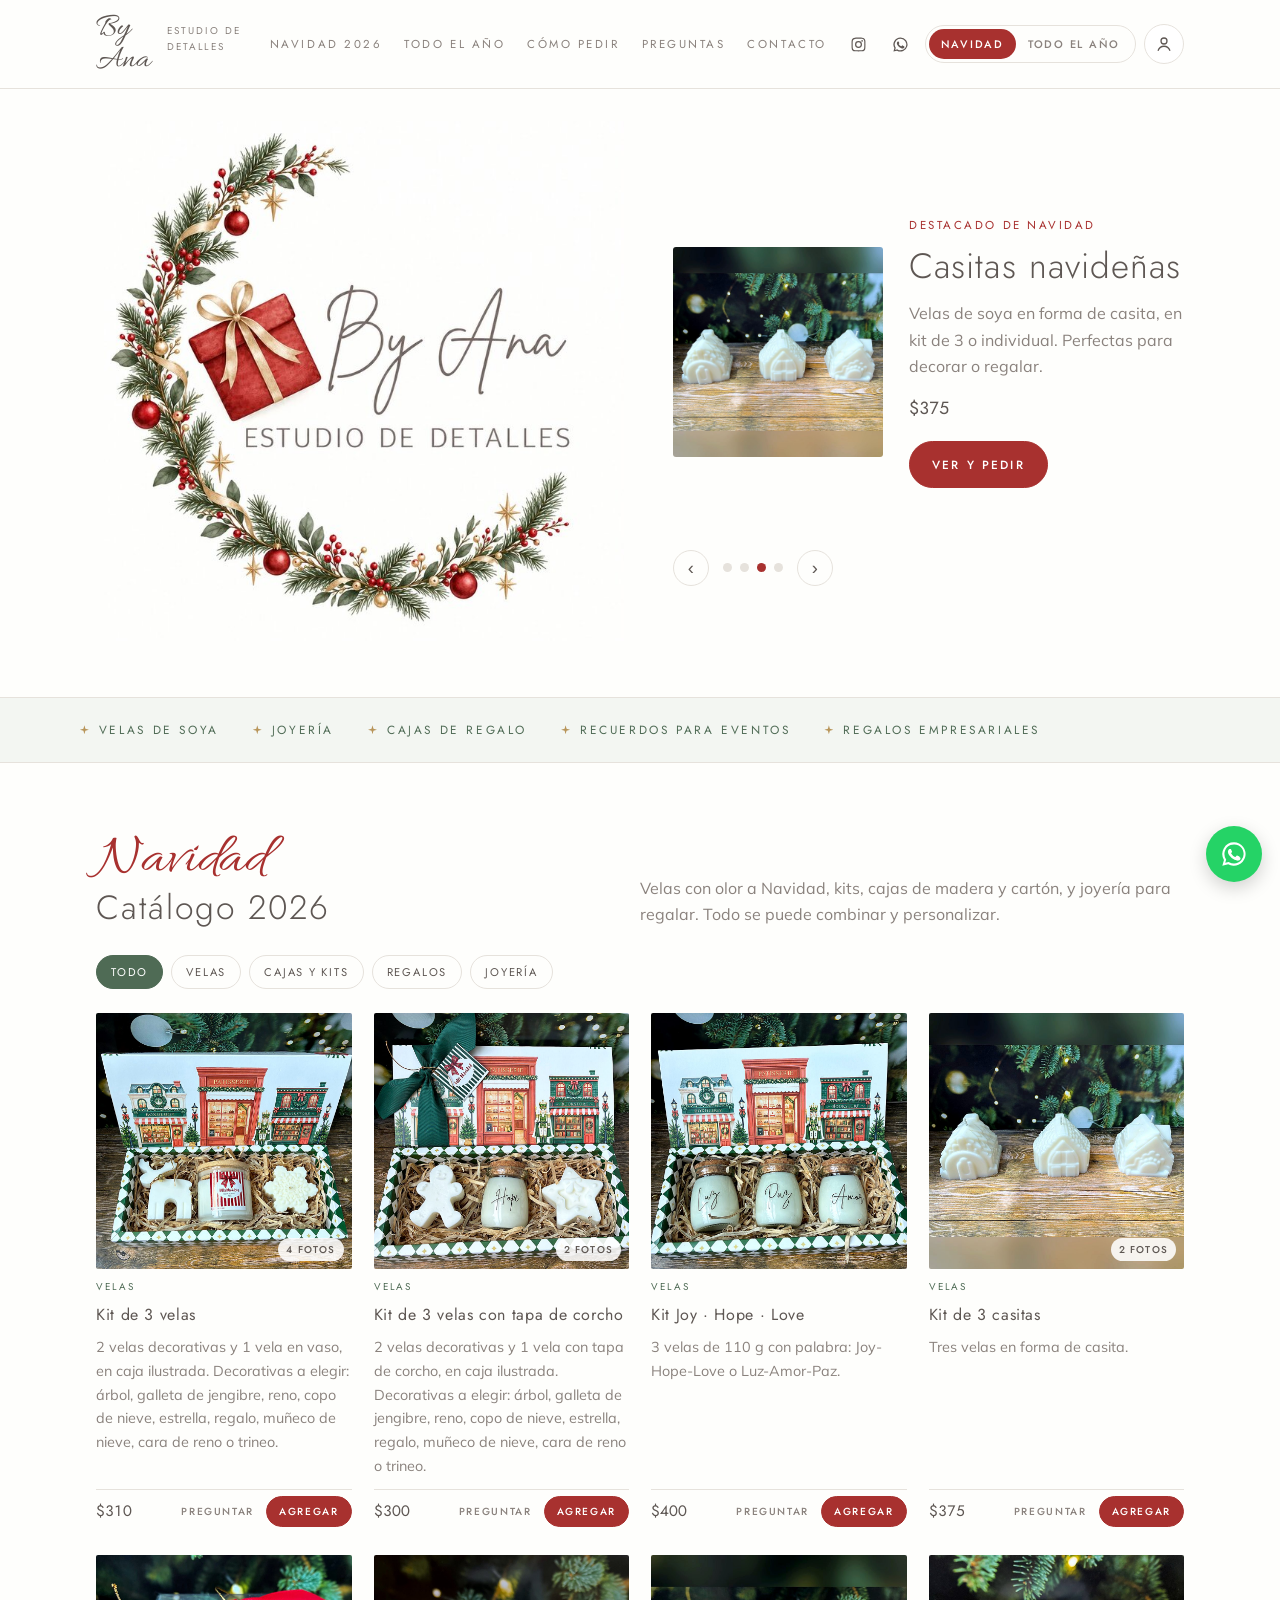
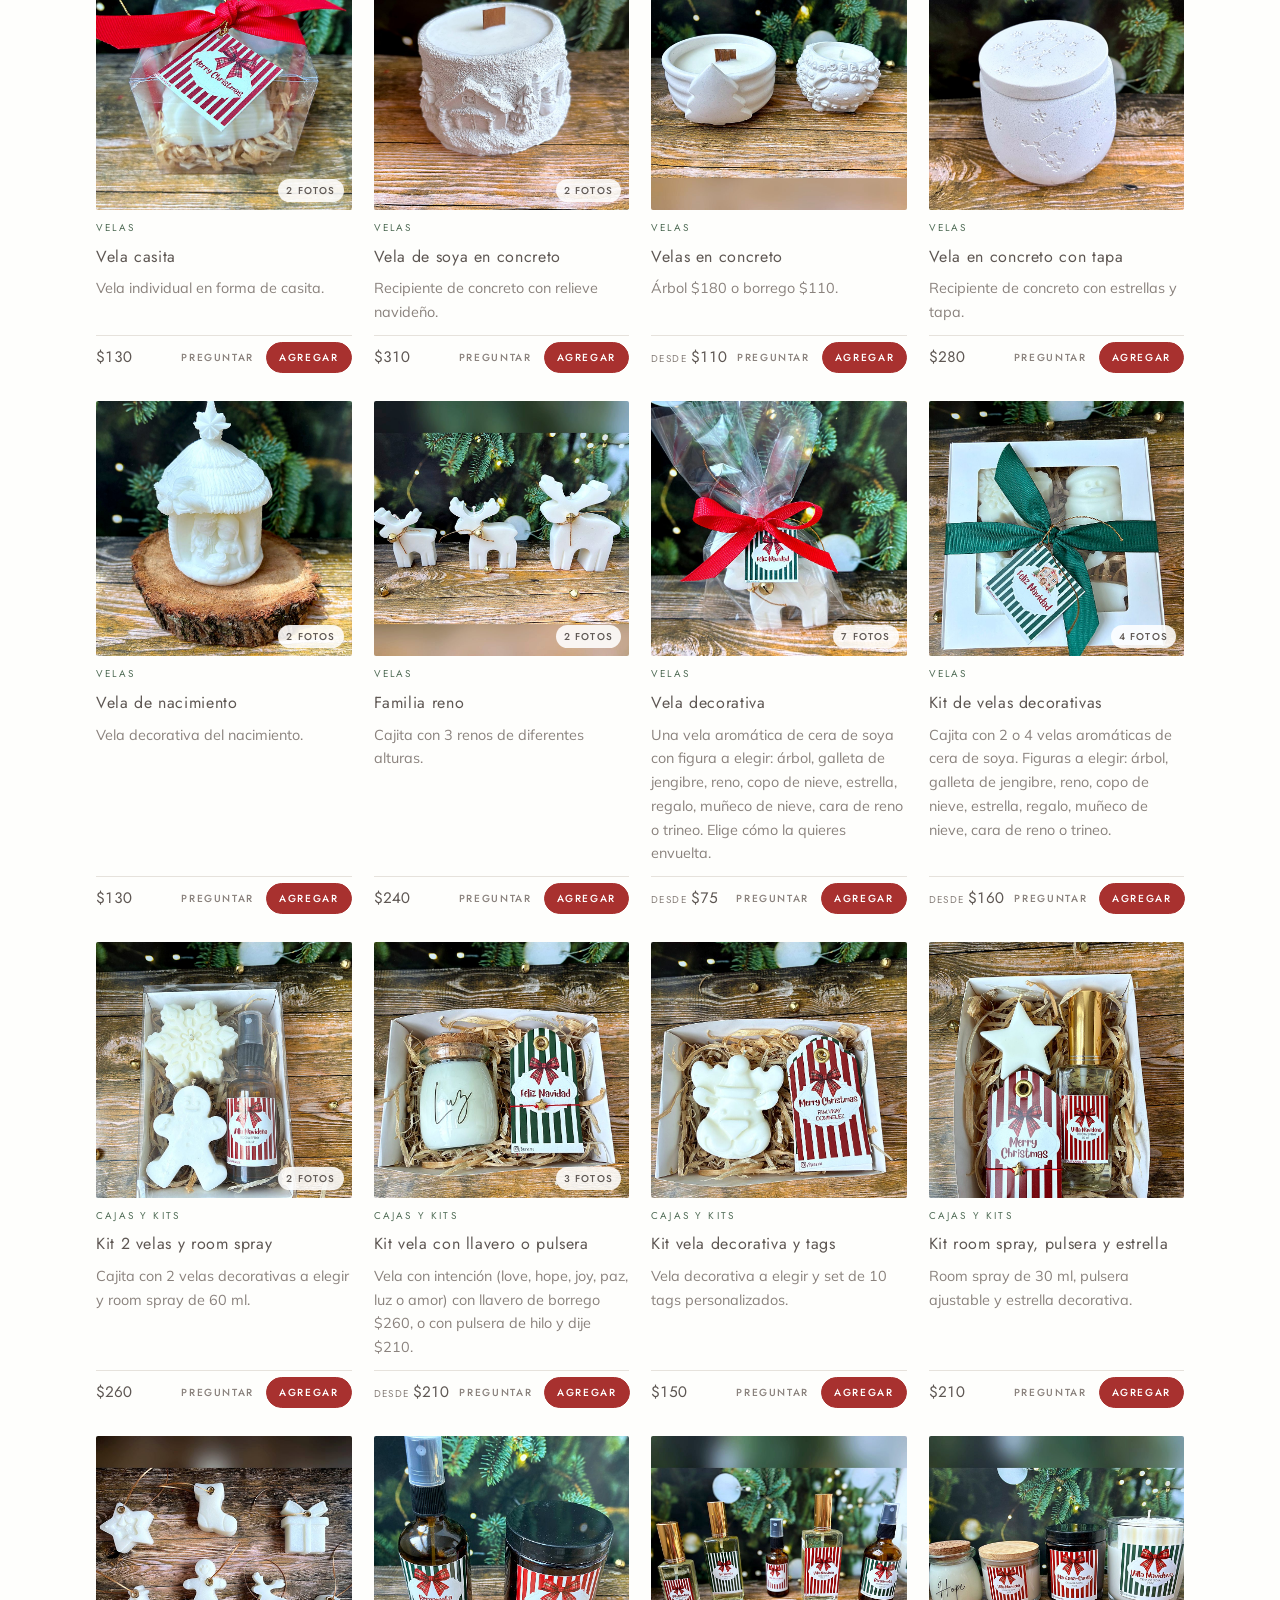
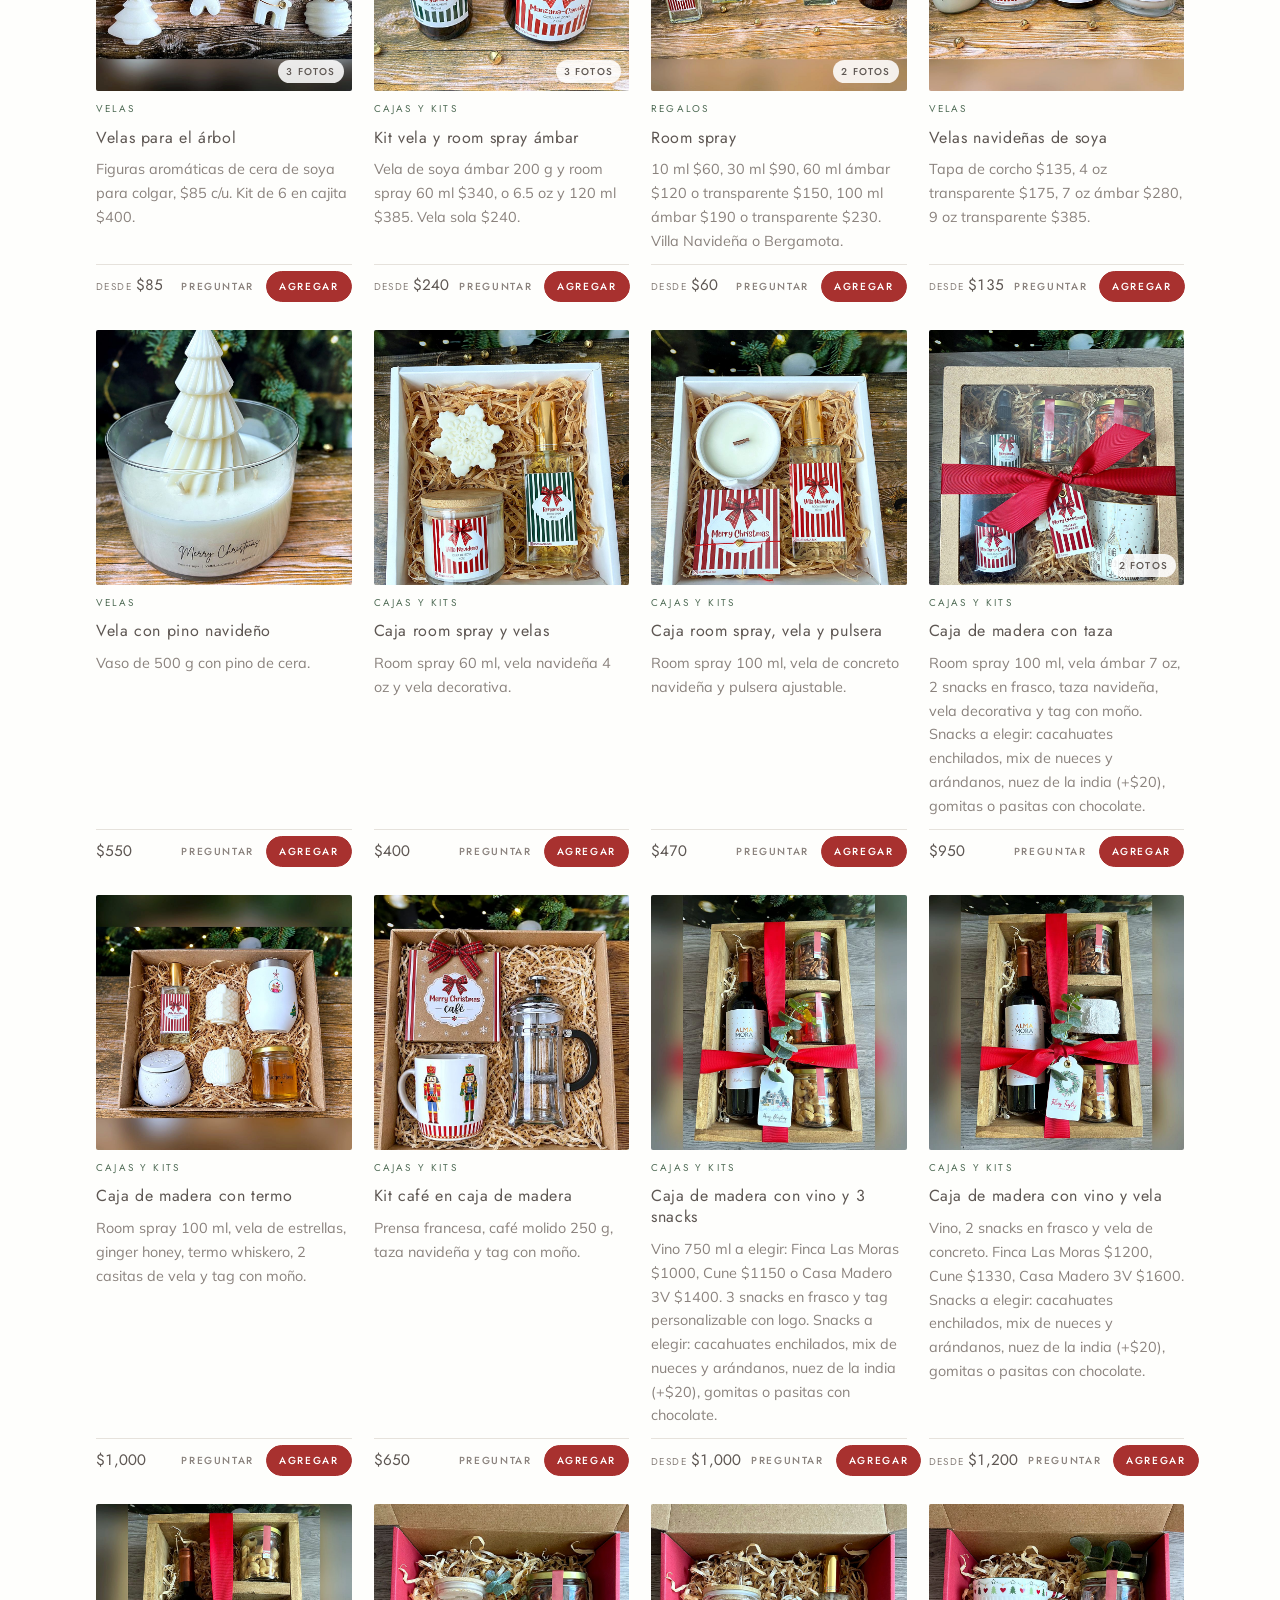
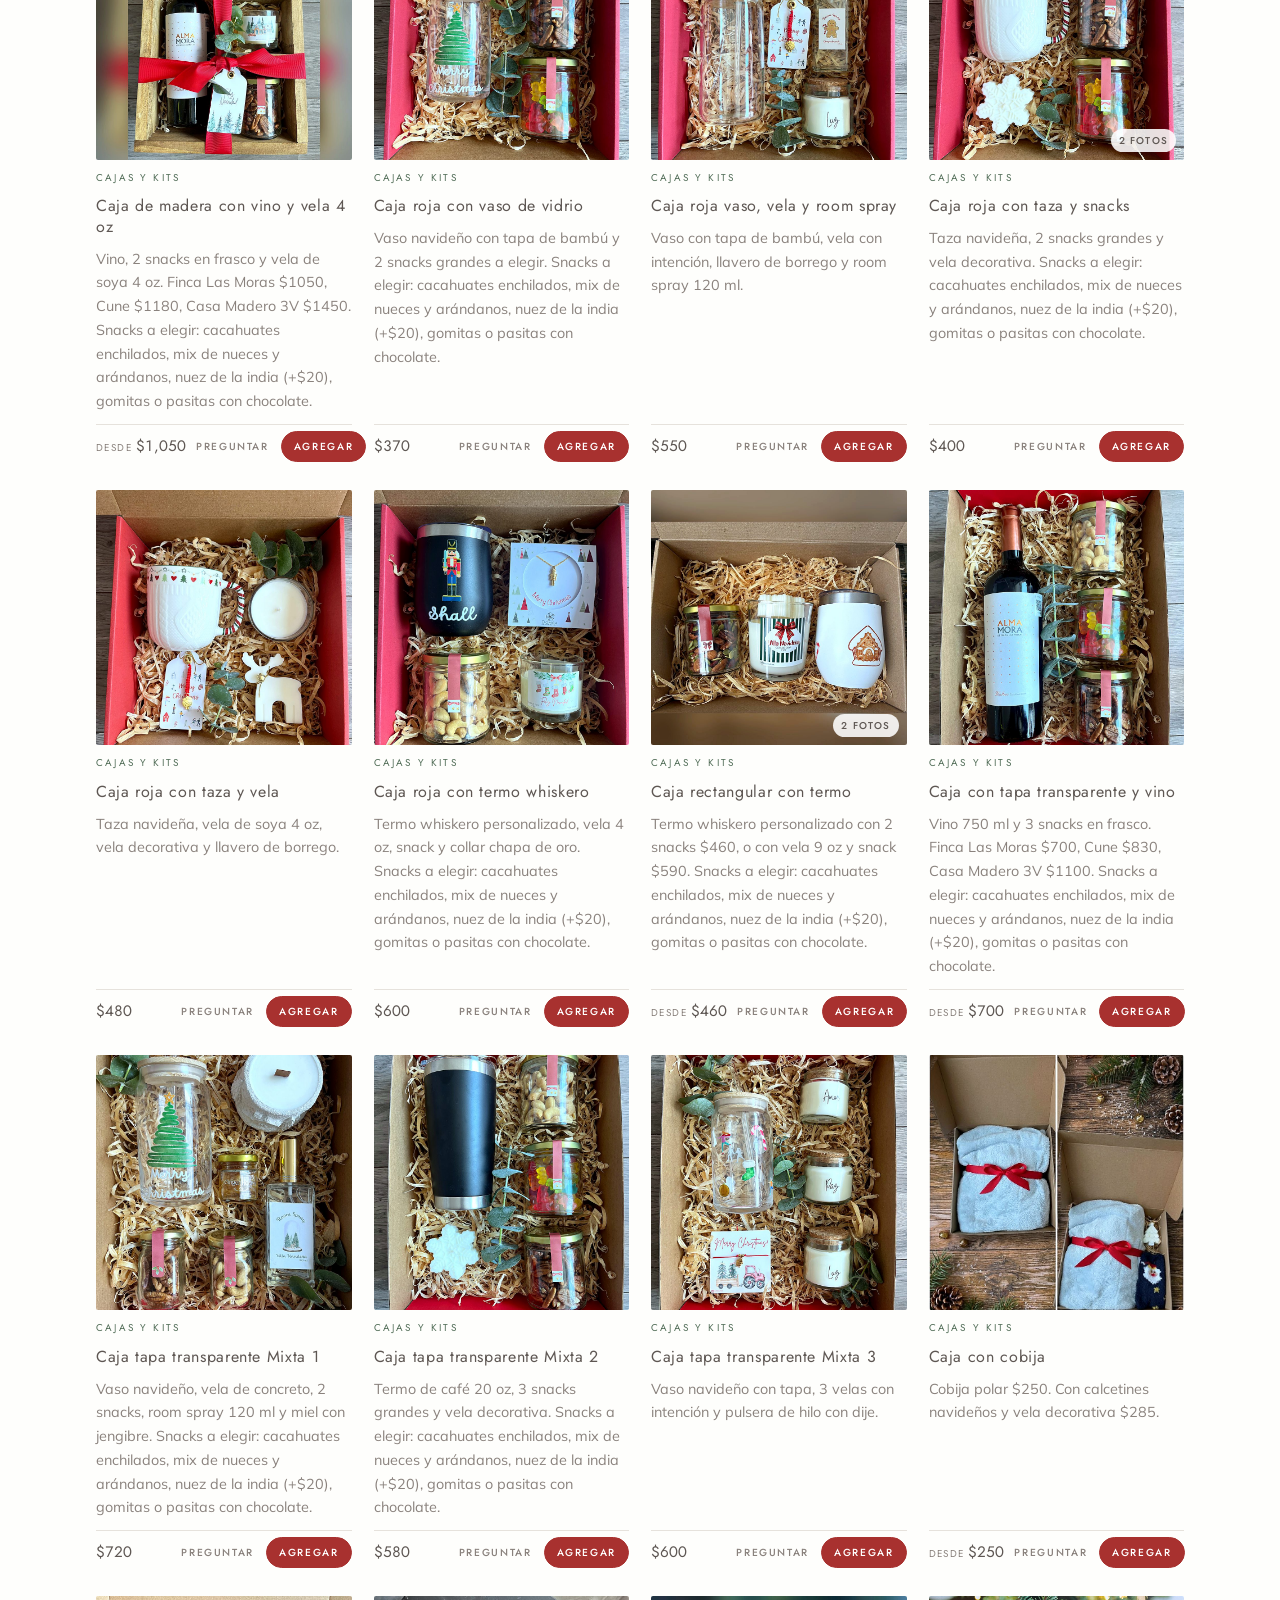
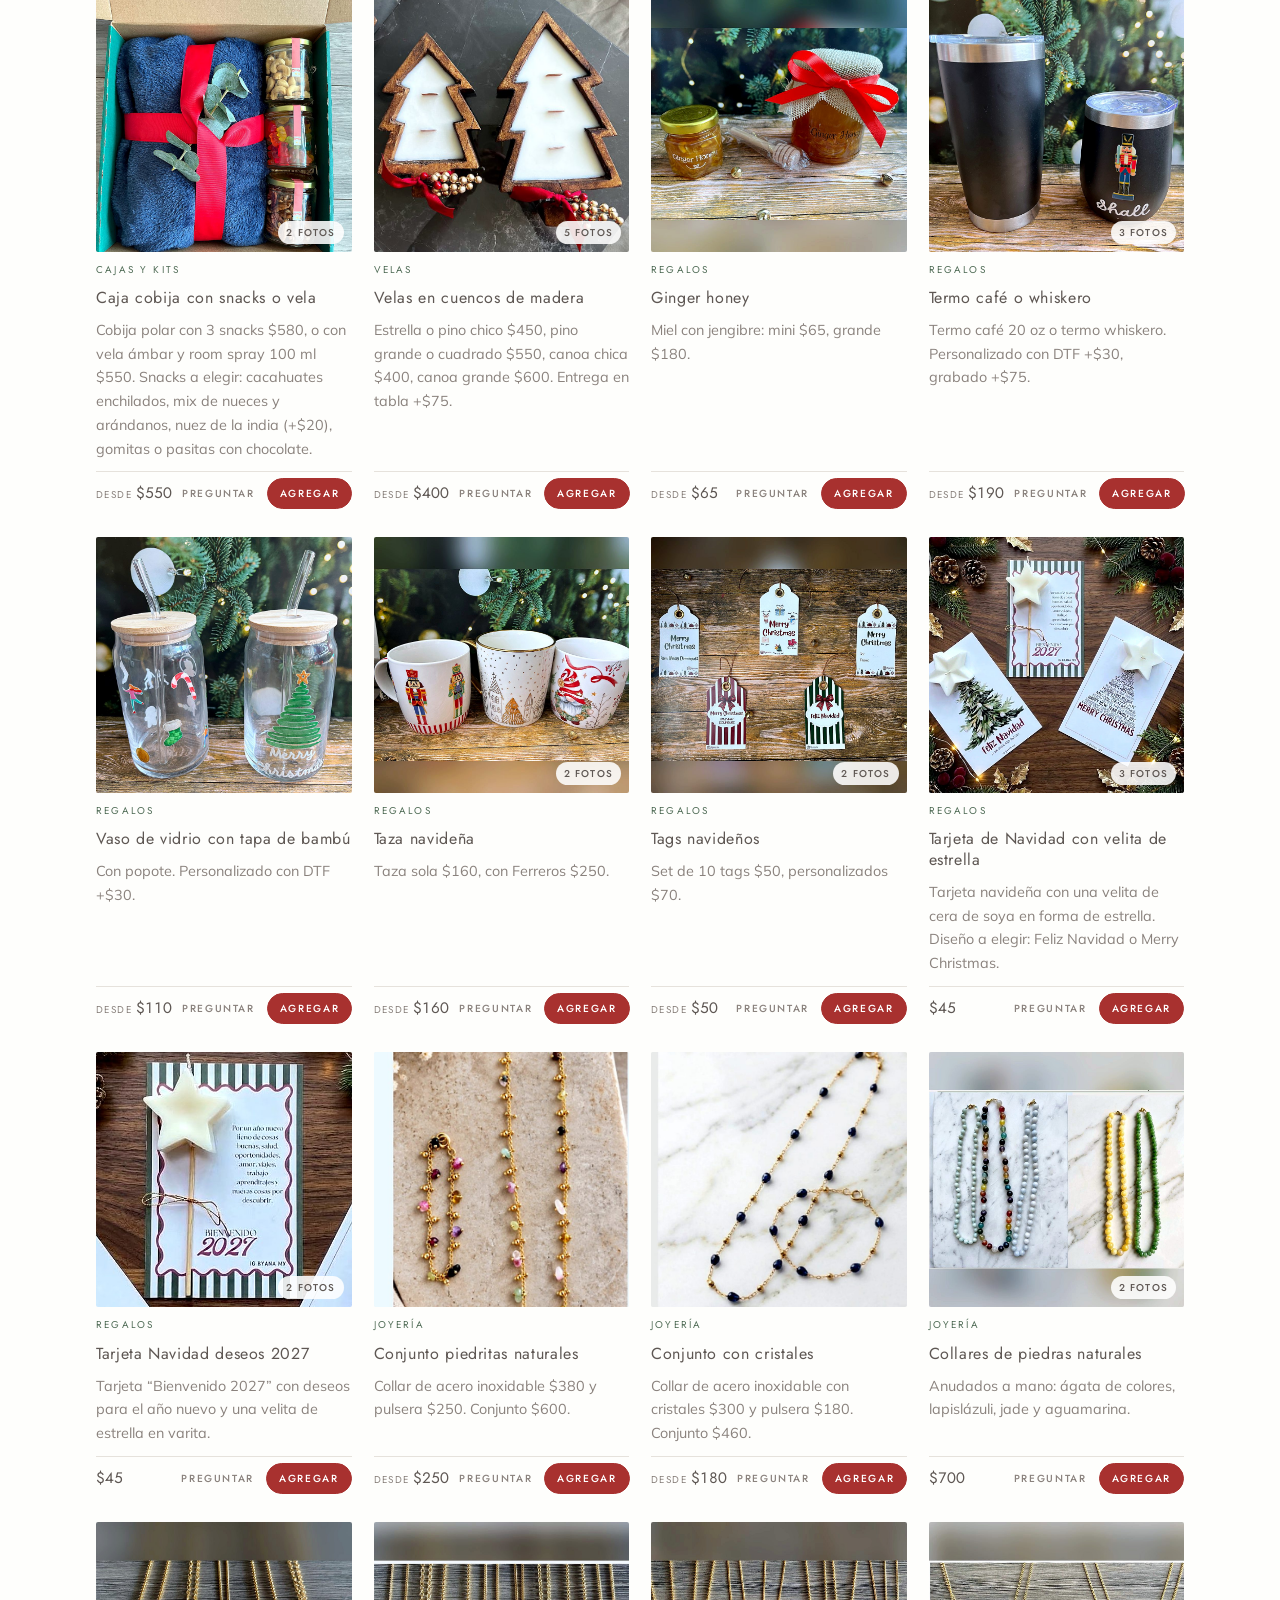
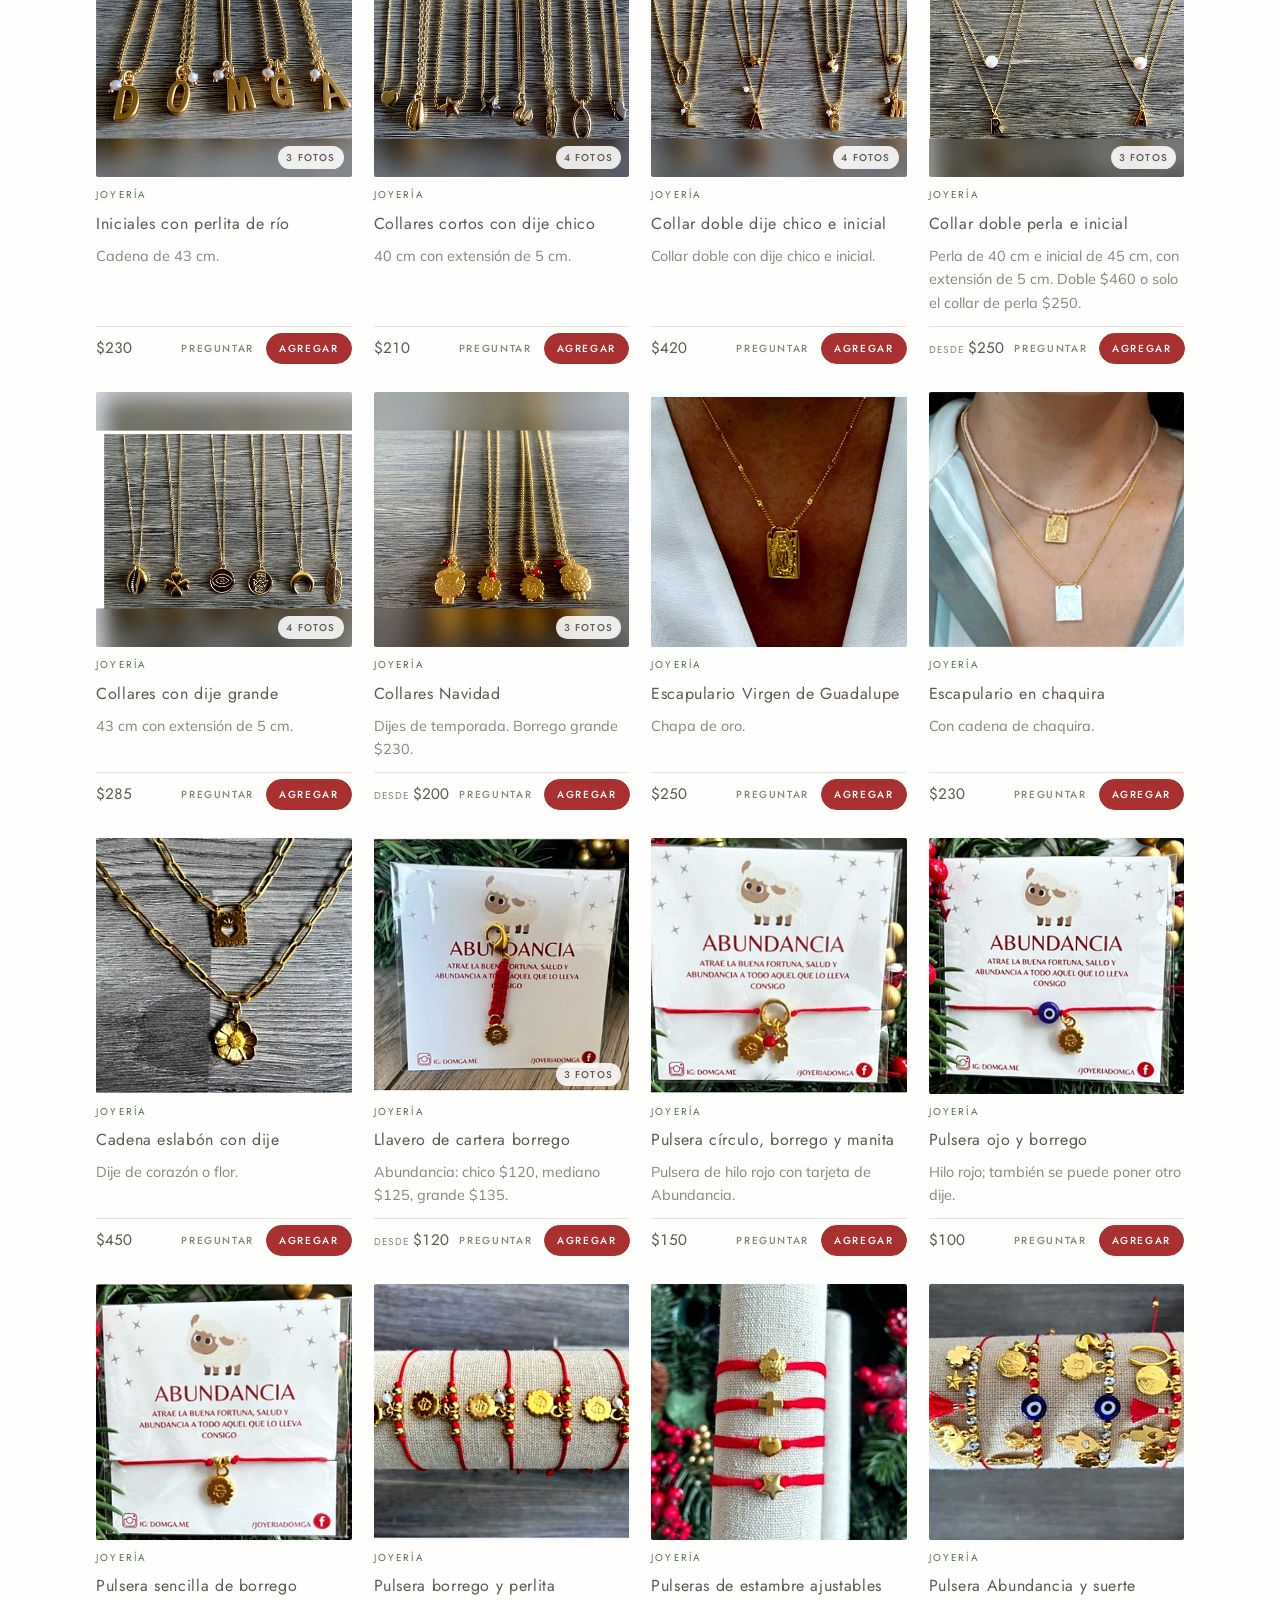
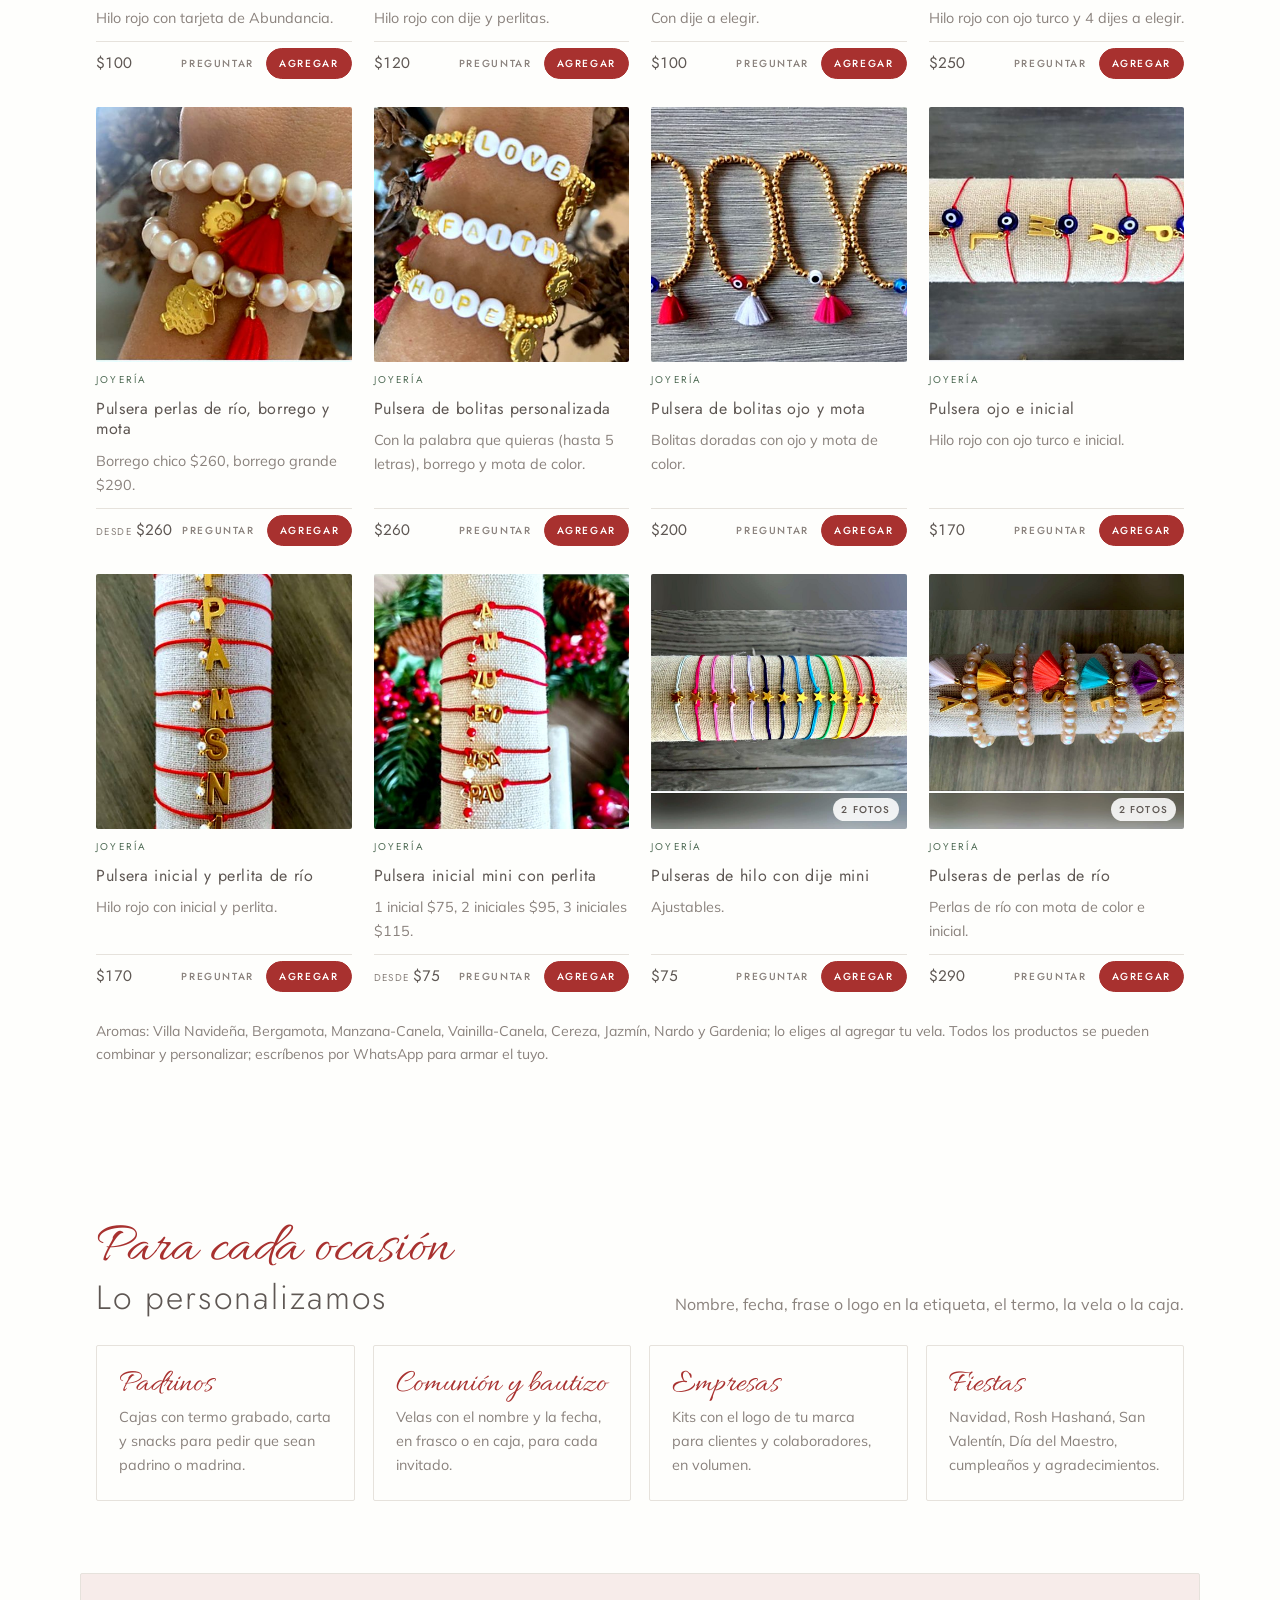
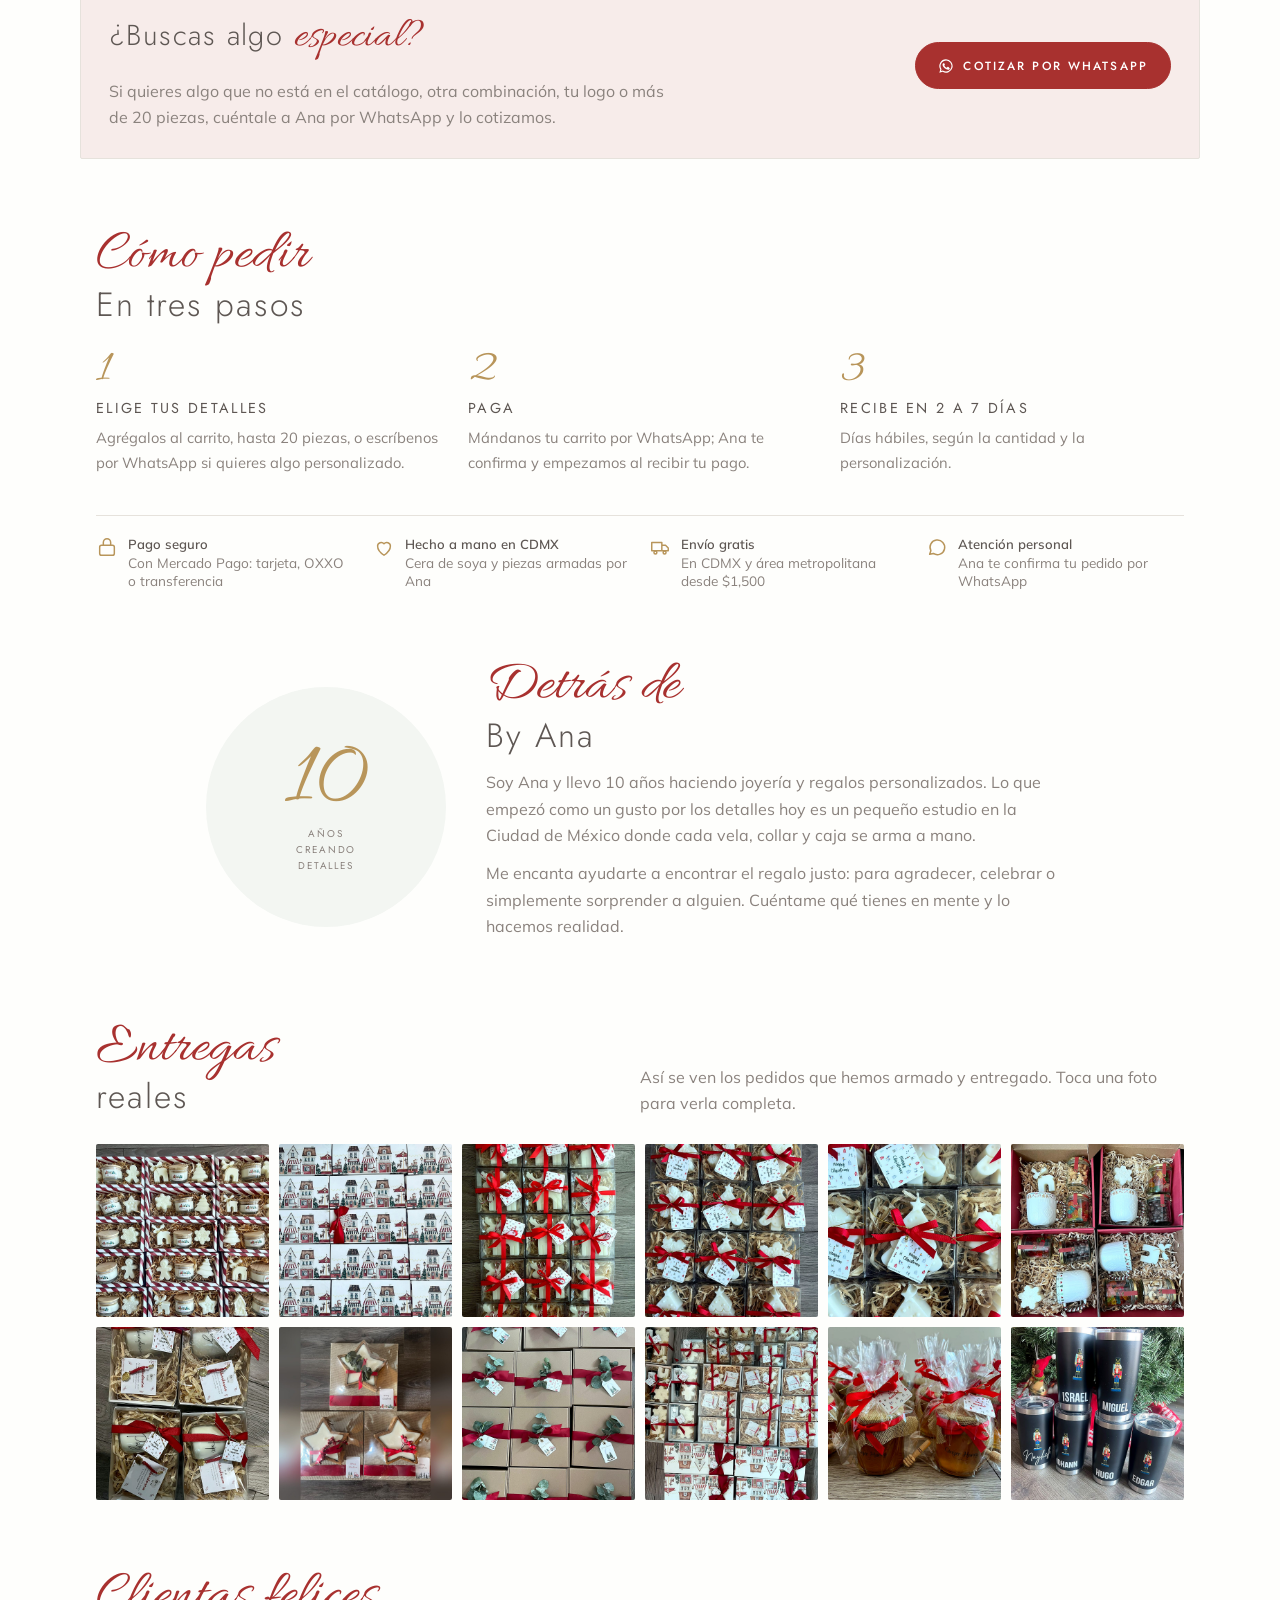
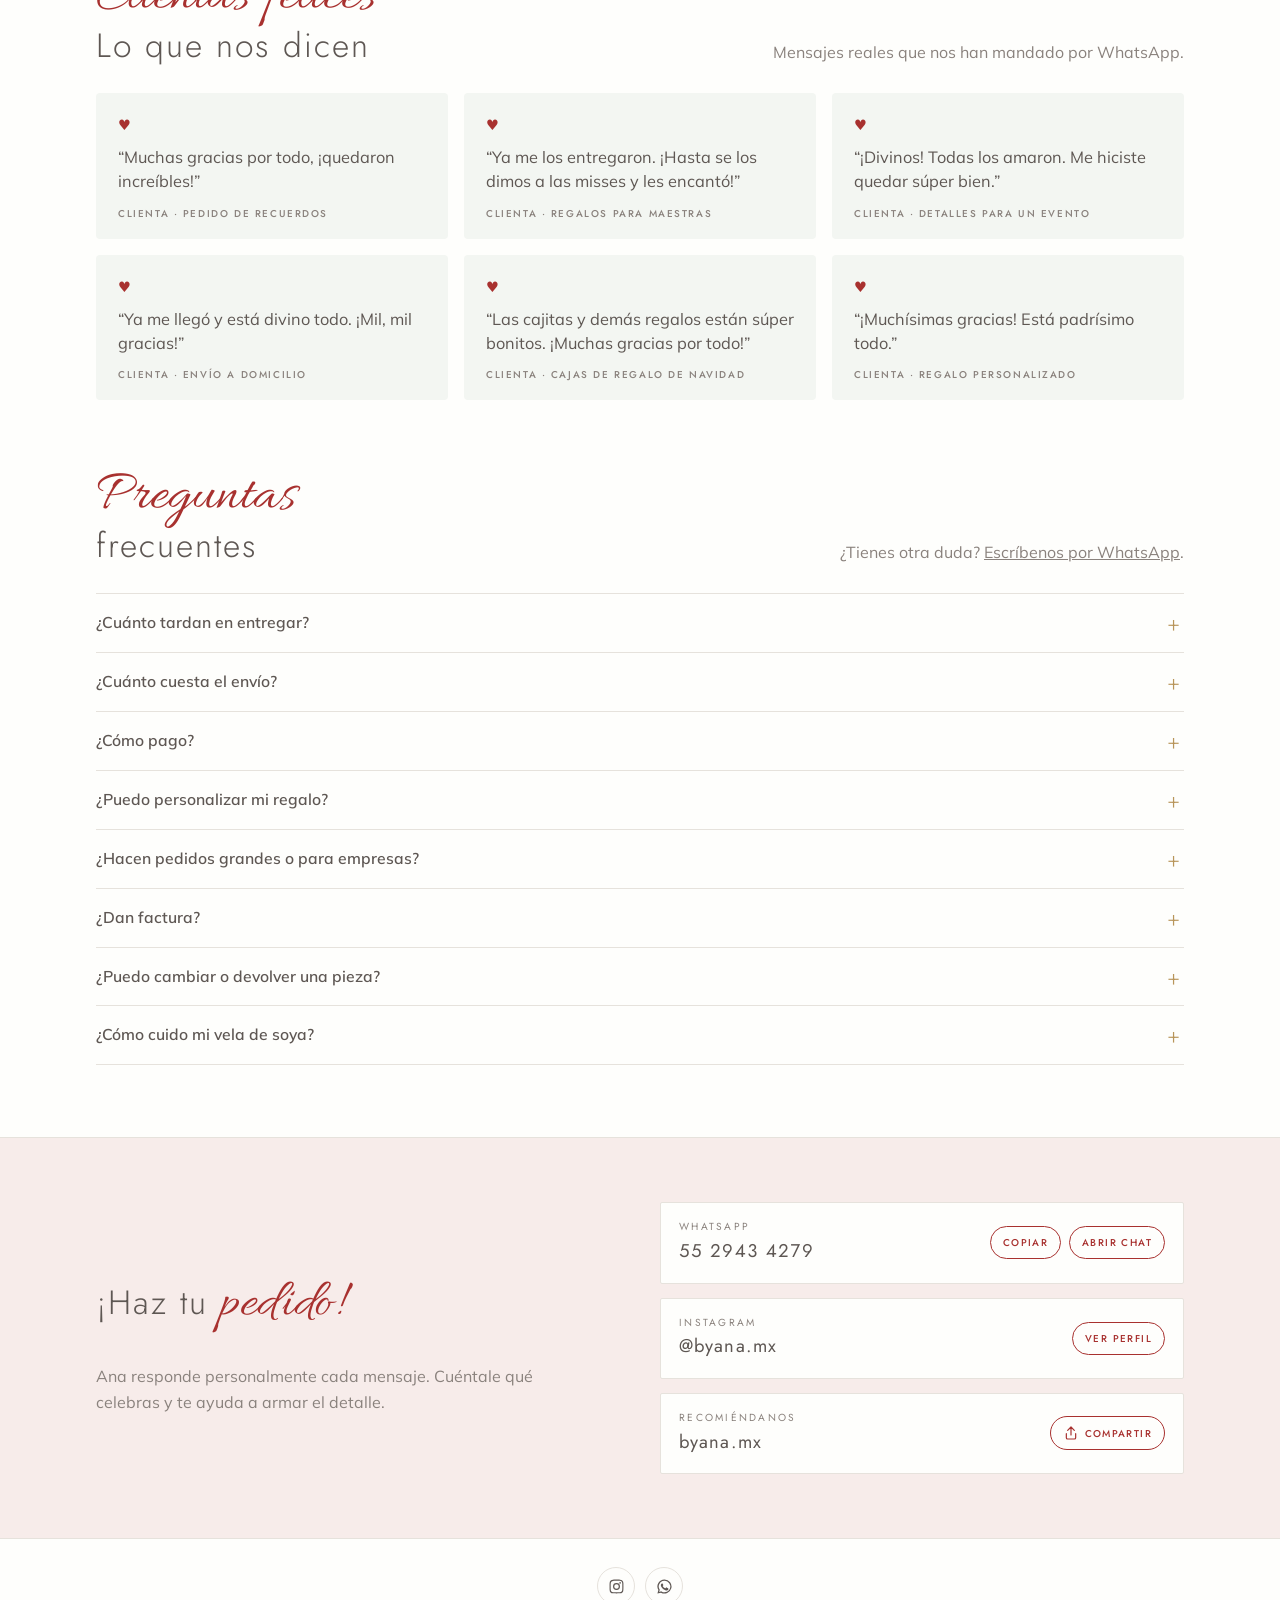
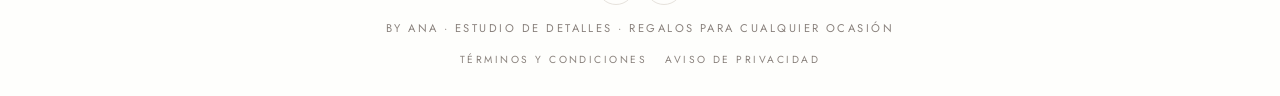
==== index.html @ 9615106b "Pestaña Visitas en el admin: personas y visitas por día, de dónde llegan, aparatos y productos más v" ====
<!doctype html>
<html lang="es">
<head>
<meta charset="utf-8">
<meta name="viewport" content="width=device-width, initial-scale=1, viewport-fit=cover">
<meta name="description" content="By Ana, Estudio de detalles: velas de soya, joyería y regalos personalizados hechos a mano en CDMX. Compra en línea o pide por WhatsApp.">
<link rel="canonical" href="https://byana.mx/">
<link rel="icon" href="/favicon.ico" sizes="any">
<link rel="icon" type="image/png" sizes="32x32" href="/img/favicon-32.png">
<link rel="apple-touch-icon" href="/img/apple-touch-icon.png">
<link rel="manifest" href="/site.webmanifest">
<meta name="theme-color" content="#FEFEFC">
<meta property="og:type" content="website">
<meta property="og:site_name" content="By Ana">
<meta property="og:locale" content="es_MX">
<meta property="og:url" content="https://byana.mx/">
<meta property="og:title" content="By Ana · Estudio de detalles">
<meta property="og:description" content="Velas de soya, joyería y cajas de regalo hechas a mano en CDMX. Catálogo Navidad 2026.">
<meta property="og:image" content="https://byana.mx/img/og.jpg">
<meta property="og:image:width" content="1200">
<meta property="og:image:height" content="630">
<meta property="og:image:alt" content="Logo de By Ana con velas, collares y cajas de regalo">
<meta name="twitter:card" content="summary_large_image">
<title>By Ana · Estudio de detalles</title>
<meta name="claude:viewport-fit-sides" content="cover">
<link rel="preconnect" href="https://fonts.googleapis.com">
<link rel="stylesheet" href="https://fonts.googleapis.com/css2?family=Allura&family=Jost:wght@300;400;500&family=Mulish:wght@400;600&display=swap">
<style>
/* Layout: papelería de acuarela. Fondo del mismo blanco del logo para que la corona se funda con la página;
   un selector de temporada (Navidad / Siempre) cambia logo y acentos, igual que las dos versiones del logo. */
:root{
  --paper:#FEFEFC;          /* el blanco exacto del logo */
  --wash:#F3F6F2;           /* lavado de acuarela verde muy claro */
  --ink:#5E5753;            /* gris cálido del "By Ana" */
  --ink-soft:#8A827D;
  --pine:#4F6B55;           /* verde pino de la corona */
  --gold:#B8955A;           /* listón dorado */
  --accent:#A8312F;         /* Navidad: rojo de la caja */
  --accent-wash:#F7ECEA;
  --line:#E6E2DC;
  --script:"Allura","Brush Script MT",cursive;
  --caps:"Jost","Futura","Avenir Next",system-ui,sans-serif;
  --body:"Mulish","Avenir",system-ui,sans-serif;
  color-scheme:light;
}
body[data-season="siempre"]{ --accent:#6F8FB3; --accent-wash:#EDF2F8; --wash:#F2F5F7; }
*{box-sizing:border-box}
[hidden]{display:none!important}
body{margin:0;background:var(--paper);color:var(--ink);font:16px/1.65 var(--body);transition:background-color .4s}
img{max-width:100%;display:block}
a{color:inherit}
.wrap{max-width:1120px;margin:0 auto;padding-left:max(16px,env(safe-area-inset-left,0px));padding-right:max(16px,env(safe-area-inset-right,0px))}
.caps{font-family:var(--caps);text-transform:uppercase;letter-spacing:.22em;font-weight:400}
.script{font-family:var(--script);font-weight:400;letter-spacing:0;text-transform:none}
:focus-visible{outline:2px solid var(--gold);outline-offset:3px;border-radius:4px}

/* Header */
body::before{content:"";position:fixed;inset:0 0 auto;height:env(safe-area-inset-top,0px);z-index:10;background:var(--paper)}
header{position:sticky;top:env(safe-area-inset-top,0px);z-index:9;background:color-mix(in srgb,var(--paper) 92%,transparent);backdrop-filter:blur(8px);border-bottom:1px solid var(--line)}
.bar{display:flex;align-items:center;justify-content:space-between;gap:16px;padding-block:12px}
.brand{display:flex;align-items:baseline;gap:10px;text-decoration:none}
.brand .script{font-size:2rem;line-height:1;color:var(--ink)}
.brand .caps{font-size:.62rem;color:var(--ink-soft)}
nav{display:flex;gap:22px;font-size:.72rem}
nav a{text-decoration:none;color:var(--ink-soft)}
nav a:hover{color:var(--accent)}
.menu-btn{order:2;display:none;border:1px solid var(--line);background:#fff;border-radius:50%;width:40px;height:40px;place-items:center;cursor:pointer;color:var(--ink);flex:none}
.menu-btn svg{width:20px;height:20px;fill:none;stroke:currentColor;stroke-width:1.8;stroke-linecap:round}
header nav a{white-space:nowrap}
@media (max-width:1180px){header .social{display:none}}
@media (max-width:1024px){
  .bar{flex-wrap:wrap}
  .brand .caps{display:none}
  .menu-btn{display:grid}
  header nav.main{display:none;order:9;flex-basis:100%;flex-direction:column;gap:0;padding:4px 0 8px;font-size:.8rem}
  header.open nav.main{display:flex}
  header nav.main a{padding:13px 4px;border-top:1px solid var(--line)}
}

.acct-btn{order:1;position:relative;display:inline-flex;align-items:center;gap:6px;border:1px solid var(--line);background:#fff;border-radius:999px;height:40px;padding:0 14px 0 11px;cursor:pointer;color:var(--ink);font:500 .62rem var(--caps);letter-spacing:.14em;text-transform:uppercase;flex:none;max-width:160px}
.acct-btn svg{width:18px;height:18px;fill:none;stroke:currentColor;stroke-width:1.7;flex:none}
.acct-btn span{overflow:hidden;text-overflow:ellipsis;white-space:nowrap}
.acct-btn.in{border-color:var(--pine);color:var(--pine)}
.acct-btn{width:40px;padding:0;justify-content:center}.acct-btn span{display:none}
.acct-btn.in::after{content:"";position:absolute;width:8px;height:8px;border-radius:50%;background:var(--pine);border:2px solid var(--paper);transform:translate(12px,-12px)}
.ct-sec{border-top:1px solid var(--line);padding-top:14px}
.ct-sec h3{margin:0 0 8px;font:500 .66rem var(--caps);letter-spacing:.16em;text-transform:uppercase;color:var(--ink-soft)}
.ct-ref{background:var(--wash);border-radius:4px;padding:14px;display:flex;flex-direction:column;gap:10px}
.ct-ref p{margin:0;font-size:.92rem}
.ct-code{display:flex;gap:8px;align-items:center;flex-wrap:wrap}
.ct-code b{font:600 1.05rem ui-monospace,Menlo,monospace;letter-spacing:.06em;color:var(--accent);border:1px dashed var(--gold);border-radius:3px;padding:6px 10px;background:#fff}
.ct-list{list-style:none;margin:0;padding:0;display:flex;flex-direction:column;gap:8px;font-size:.9rem}
.ct-list li{display:flex;justify-content:space-between;gap:10px;align-items:center;border:1px solid var(--line);border-radius:3px;padding:9px 12px;background:#fff}
.ct-list li div{min-width:0}
.ct-list small{display:block;color:var(--ink-soft);font-size:.78rem}
.ct-list .off{opacity:.55}
.ct-est{flex:none;font-size:.72rem;padding:3px 9px;border-radius:999px;background:var(--wash);color:var(--pine);white-space:nowrap}
.ct-links{display:flex;justify-content:space-between;gap:12px;flex-wrap:wrap;font-size:.82rem}
.ct-links button{border:0;background:none;color:var(--ink-soft);text-decoration:underline;cursor:pointer;font:inherit;padding:0}
.ct-hint{margin:0;font-size:.82rem;color:var(--ink-soft)}
.ct-hint button{border:0;background:none;color:var(--accent);text-decoration:underline;cursor:pointer;font:inherit;padding:0}
.season{display:inline-flex;border:1px solid var(--line);border-radius:999px;padding:3px;background:var(--paper)}
.season button{white-space:nowrap;font:500 .68rem var(--caps);letter-spacing:.16em;text-transform:uppercase;border:0;background:none;color:var(--ink-soft);padding:7px 12px;border-radius:999px;cursor:pointer}
.season button[aria-pressed="true"]{background:var(--accent);color:#fff}

/* Hero */
.hero{padding-block:32px 56px}
.hero-grid{display:grid;grid-template-columns:minmax(0,1.05fr) minmax(0,1fr);gap:40px;align-items:center}
.logo{position:relative;aspect-ratio:1;max-width:520px;width:100%;justify-self:center}
.logo img{position:absolute;inset:0;width:100%;height:100%;object-fit:contain;transition:opacity .6s}
body[data-season="navidad"] .logo .l-siempre,body[data-season="siempre"] .logo .l-navidad{opacity:0}
.eyebrow{font-size:.72rem;color:var(--accent)}
.hero h1{font-family:var(--caps);font-weight:300;font-size:clamp(1.9rem,4vw,2.9rem);line-height:1.2;margin:.4em 0 .5em;text-wrap:balance;letter-spacing:.02em}
.hero h1 .script{font-size:1.5em;color:var(--accent);display:inline-block;transform:translateY(.08em)}
.hero p{max-width:34em;color:var(--ink-soft);margin:0 0 1.6em}
.ctas{display:flex;flex-wrap:wrap;gap:12px}
.btn{display:inline-flex;align-items:center;gap:9px;font:500 .74rem var(--caps);letter-spacing:.18em;text-transform:uppercase;text-decoration:none;padding:14px 22px;border-radius:999px;border:1px solid var(--accent);transition:background .2s,color .2s}
.btn.solid{background:var(--accent);color:#fff}
.btn.solid:hover{background:color-mix(in srgb,var(--accent) 85%,#000)}
.btn.ghost{color:var(--accent)}
.btn.ghost:hover{background:var(--accent-wash)}
.btn svg{width:16px;height:16px;fill:currentColor}
@media (max-width:820px){.hero-grid{grid-template-columns:1fr;gap:8px}.logo{max-width:360px}.hero-copy{text-align:center}.hero p{margin-inline:auto}.ctas{justify-content:center}}

/* What we make */
.strip{background:var(--wash);border-block:1px solid var(--line)}
.strip ul{list-style:none;margin:0;padding-block:22px;display:flex;flex-wrap:wrap;justify-content:center;gap:10px 34px;font-size:.74rem;color:var(--pine)}
.strip li{display:flex;align-items:center;gap:10px}
.strip li::before{content:"";width:9px;height:9px;background:var(--gold);clip-path:polygon(50% 0,61% 39%,100% 50%,61% 61%,50% 100%,39% 61%,0 50%,39% 39%)}

/* Sections */
section.block{padding-block:72px}
.head{display:flex;flex-wrap:wrap;align-items:end;justify-content:space-between;gap:16px 32px;margin-bottom:28px}
.head h2{margin:0;font-family:var(--caps);font-weight:300;font-size:clamp(1.5rem,3vw,2.1rem);letter-spacing:.06em;line-height:1.15}
.head h2 .script{display:block;font-size:1.7em;color:var(--accent);line-height:.9;margin-bottom:.05em}
.head p{margin:0;max-width:34em;color:var(--ink-soft)}
.chips{display:flex;flex-wrap:wrap;gap:8px;margin-bottom:24px}
.chips button{font:400 .7rem var(--caps);letter-spacing:.16em;text-transform:uppercase;border:1px solid var(--line);background:var(--paper);color:var(--ink);padding:8px 14px;border-radius:999px;cursor:pointer}
.chips button[aria-pressed="true"]{border-color:var(--pine);background:var(--pine);color:#fff}

.grid{display:grid;grid-template-columns:repeat(auto-fill,minmax(230px,1fr));gap:28px 22px}
.card{display:flex;flex-direction:column;gap:10px;min-width:0}
.card figure{margin:0;aspect-ratio:1/1;overflow:hidden;border-radius:2px;background:var(--wash)}
.card figure img{width:100%;height:100%;object-fit:cover;transition:transform .6s}
.card:hover figure img{transform:scale(1.04)}
.card .tag{font-size:.62rem;color:var(--pine)}
.card h3{margin:0;font-family:var(--caps);font-weight:400;font-size:1rem;letter-spacing:.04em;line-height:1.3}
.card p{margin:0;font-size:.9rem;color:var(--ink-soft)}
.card .foot{margin-top:auto;display:flex;align-items:center;justify-content:space-between;gap:10px;padding-top:6px;border-top:1px solid var(--line)}
.price{font-family:var(--caps);font-size:.95rem;color:var(--ink);font-variant-numeric:tabular-nums}
.price small{font-size:.62rem;letter-spacing:.14em;text-transform:uppercase;color:var(--ink-soft);margin-right:4px}
.ask{font:500 .64rem var(--caps);letter-spacing:.16em;text-transform:uppercase;color:var(--accent);text-decoration:none;white-space:nowrap}
.ask:hover{text-decoration:underline}

/* Navidad section gets the red wash; Siempre gets blue — independent of the toggle */
#navidad{--accent:#A8312F;--accent-wash:#F7ECEA}
#siempre{--accent:#6F8FB3;--accent-wash:#EDF2F8;background:var(--wash);border-block:1px solid var(--line)}
.empty{grid-column:1/-1;margin:0;padding:40px 24px;text-align:center;border:1px dashed var(--line);color:var(--ink-soft)}
.empty a{color:var(--accent)}
.note{margin-top:28px;font-size:.88rem;color:var(--ink-soft)}

/* Personaliza */
.ocasiones{display:grid;grid-template-columns:repeat(auto-fit,minmax(200px,1fr));gap:18px}
.oc{padding:22px;border:1px solid var(--line);border-radius:2px;background:var(--paper)}
.oc h3{margin:0 0 6px;font-family:var(--script);font-weight:400;font-size:2rem;color:var(--accent);line-height:1}
.oc p{margin:0;font-size:.9rem;color:var(--ink-soft)}

/* Pedido */
.steps{display:grid;grid-template-columns:repeat(3,minmax(0,1fr));gap:28px;counter-reset:s}
.step{counter-increment:s;display:flex;flex-direction:column;gap:6px}
.step::before{content:counter(s);font-family:var(--script);font-size:3rem;line-height:.8;color:var(--gold)}
.step h3{margin:0;font-family:var(--caps);font-weight:400;font-size:.9rem;letter-spacing:.16em;text-transform:uppercase}
.step p{margin:0;color:var(--ink-soft);font-size:.92rem}
.trust{list-style:none;margin:40px 0 0;padding:20px 0 0;border-top:1px solid var(--line);display:grid;grid-template-columns:repeat(4,minmax(0,1fr));gap:18px}
.trust li{display:flex;gap:10px;align-items:flex-start;font-size:.85rem;color:var(--ink-soft);line-height:1.35}
.trust svg{flex:none;width:22px;height:22px;fill:none;stroke:var(--gold);stroke-width:1.6;stroke-linecap:round;stroke-linejoin:round}
.trust b{display:block;color:var(--ink);font-weight:600;font-size:.82rem}
.about{display:grid;grid-template-columns:240px 1fr;gap:40px;align-items:center;max-width:900px}
.about-n{display:flex;flex-direction:column;align-items:center;justify-content:center;aspect-ratio:1;border-radius:50%;background:var(--wash);text-align:center;padding:24px}
.about-n .script{font-size:6rem;line-height:.9;color:var(--gold)}
.about-n .caps{font-size:.62rem;letter-spacing:.18em;color:var(--ink-soft);max-width:10em}
.about h2{margin:0 0 14px;font-family:var(--caps);font-weight:300;font-size:clamp(1.5rem,3vw,2.1rem);letter-spacing:.06em;line-height:1.15}
.about h2 .script{display:block;font-size:1.7em;color:var(--accent);line-height:.9;margin-bottom:.05em}
.about p{margin:0 0 12px;color:var(--ink-soft);max-width:36em}
@media (max-width:640px){.about{grid-template-columns:1fr;gap:20px}.about-n{width:180px;justify-self:center}}
.ops{display:grid;grid-template-columns:repeat(3,minmax(0,1fr));gap:16px}
.op{margin:0;background:var(--wash);border-radius:4px;padding:22px 22px 18px;display:flex;flex-direction:column;gap:12px}
.op blockquote{margin:0;font-size:1.02rem;line-height:1.5;color:var(--ink)}
.op blockquote::before{content:"♥";display:block;color:var(--accent);font-size:.9rem;margin-bottom:8px}
.op figcaption{margin-top:auto;font:500 .62rem var(--caps);letter-spacing:.16em;text-transform:uppercase;color:var(--ink-soft)}
@media (max-width:820px){.ops{grid-template-columns:1fr 1fr}}
@media (max-width:520px){.ops{grid-template-columns:1fr}}
.faq{display:grid;gap:0;border-top:1px solid var(--line)}
.faq details{border-bottom:1px solid var(--line)}
.faq summary{cursor:pointer;list-style:none;padding:16px 36px 16px 0;position:relative;font-weight:600;font-size:.98rem}
.faq summary::-webkit-details-marker{display:none}
.faq summary::after{content:"+";position:absolute;right:4px;top:50%;transform:translateY(-50%);font:300 1.4rem var(--caps);color:var(--gold);transition:transform .2s}
.faq details[open] summary::after{transform:translateY(-50%) rotate(45deg)}
.faq details p{margin:0 0 16px;color:var(--ink-soft);font-size:.94rem;max-width:46em}
.paysafe{display:flex;flex-wrap:wrap;justify-content:center;gap:6px 14px;margin:2px 0 4px;font-size:.75rem;color:var(--ink-soft)}
.paysafe span{display:inline-flex;align-items:center;gap:5px}
.paysafe svg{width:14px;height:14px;fill:none;stroke:var(--pine);stroke-width:1.8;stroke-linecap:round;stroke-linejoin:round}
@media (max-width:820px){.trust{grid-template-columns:repeat(2,minmax(0,1fr))}}
@media (max-width:720px){.steps{grid-template-columns:1fr}}

/* Contacto */
.contact{background:var(--accent-wash);border-top:1px solid var(--line)}
.contact-grid{display:grid;grid-template-columns:minmax(0,1fr) minmax(0,1fr);gap:40px;align-items:center;padding-block:64px}
.contact h2{margin:0 0 .4em;font-family:var(--caps);font-weight:300;font-size:clamp(1.5rem,3vw,2.1rem);letter-spacing:.06em}
.contact h2 .script{font-size:1.6em;color:var(--accent)}
.lines{display:flex;flex-direction:column;gap:14px}
.line{display:flex;flex-wrap:wrap;align-items:center;justify-content:space-between;gap:10px;padding:16px 18px;background:var(--paper);border:1px solid var(--line);border-radius:2px}
.line .k{font-size:.64rem;color:var(--ink-soft)}
.line .v{font-family:var(--caps);font-size:1.15rem;letter-spacing:.06em;user-select:all;font-variant-numeric:tabular-nums}
.line .acts{display:flex;gap:8px}
.mini{font:500 .62rem var(--caps);letter-spacing:.14em;text-transform:uppercase;border:1px solid var(--accent);color:var(--accent);background:none;padding:8px 12px;border-radius:999px;text-decoration:none;cursor:pointer}
@media (max-width:820px){.contact-grid{grid-template-columns:1fr}}
footer{padding-block:28px;font-size:.7rem;color:var(--ink-soft);text-align:center;border-top:1px solid var(--line);display:flex;flex-direction:column;align-items:center;gap:14px}
.social{display:flex;gap:10px;align-items:center}
.social a{width:38px;height:38px;display:grid;place-items:center;border:1px solid var(--line);border-radius:50%;color:var(--ink);background:var(--paper);transition:color .2s,border-color .2s}
.social a:hover{color:var(--accent);border-color:var(--accent)}
.social svg{width:17px;height:17px;fill:currentColor}
header .social a{width:32px;height:32px;border:0;background:none}
@media (max-width:560px){header .social{display:none}}
.wa-float{position:fixed;z-index:8;right:calc(18px + env(safe-area-inset-right,0px));bottom:calc(18px + env(safe-area-inset-bottom,0px));width:56px;height:56px;border-radius:50%;background:#25D366;color:#fff;display:grid;place-items:center;box-shadow:0 6px 18px rgba(0,0,0,.18)}
.wa-float svg{width:28px;height:28px;fill:currentColor}
.wa-float:hover{transform:scale(1.05)}
/* Carrito y pago */
.card .acts{display:flex;align-items:center;gap:12px}
.ask.q{color:var(--ink-soft)}
.add{font:500 .64rem var(--caps);letter-spacing:.16em;text-transform:uppercase;border:1px solid var(--accent);background:var(--accent);color:#fff;padding:7px 12px;border-radius:999px;cursor:pointer}
.add:hover{background:color-mix(in srgb,var(--accent) 85%,#000)}
.cart-btn{position:fixed;z-index:8;right:calc(18px + env(safe-area-inset-right,0px));bottom:calc(86px + env(safe-area-inset-bottom,0px));display:flex;align-items:center;gap:8px;font:500 .7rem var(--caps);letter-spacing:.16em;text-transform:uppercase;background:var(--ink);color:#fff;border:0;border-radius:999px;padding:12px 16px;cursor:pointer;box-shadow:0 6px 18px rgba(0,0,0,.18)}
.cart-btn svg{width:18px;height:18px;fill:currentColor}
.cart-btn b{background:var(--gold);border-radius:999px;min-width:22px;height:22px;display:grid;place-items:center;font-size:.7rem;padding:0 6px}
.cart-btn.pop{animation:pop .35s}
@keyframes pop{50%{transform:scale(1.12)}}
dialog{border:0;padding:0;border-radius:4px;max-width:min(520px,calc(100vw - 32px));width:100%;max-height:calc(100dvh - 32px);color:var(--ink);background:var(--paper);box-shadow:0 20px 60px rgba(0,0,0,.25)}
dialog::backdrop{background:rgba(40,35,32,.45)}
.dlg{padding:24px;display:flex;flex-direction:column;gap:14px}
.dlg-h{display:flex;justify-content:space-between;align-items:start;gap:12px}
.dlg-h h2{margin:0;font-family:var(--caps);font-weight:400;font-size:1.15rem;letter-spacing:.04em;line-height:1.3}
.ini-row{display:flex;flex-wrap:wrap;gap:8px}
.fld .ini-row select{width:auto;min-width:84px}
.cupon{margin:6px 0 2px}
.cup-row{display:flex;gap:8px}
.cup-row input{flex:1;min-width:0;font:inherit;font-size:16px;color:var(--ink);background:#fff;border:1px dashed var(--gold);border-radius:3px;padding:9px 12px;text-transform:uppercase}
.cup-row input::placeholder{text-transform:none}
.cup-ok{display:flex;align-items:center;gap:10px;background:var(--wash);border-radius:3px;padding:9px 12px;font-size:.9rem;color:var(--pine)}
.cup-ok span{flex:1}
.cup-x{border:0;background:none;color:var(--ink-soft);text-decoration:underline;cursor:pointer;font:inherit;font-size:.8rem}
.cup-msg{margin:6px 0 0;font-size:.82rem;color:var(--accent);min-height:0}
.cup-msg:empty{display:none}
.dlg-acts{display:flex;align-items:center;gap:6px}
.share-ic{border:1px solid var(--line);background:#fff;border-radius:50%;width:34px;height:34px;display:grid;place-items:center;cursor:pointer;color:var(--accent)}
.share-ic svg,.share-btn svg{width:16px;height:16px;fill:none;stroke:currentColor;stroke-width:1.8;stroke-linecap:round;stroke-linejoin:round}
.share-btn{display:inline-flex;align-items:center;gap:6px}
.toast{position:fixed;left:50%;bottom:24px;width:max-content;transform:translateX(-50%);z-index:1000;background:var(--ink);color:#fff;padding:12px 18px;border-radius:999px;font-size:.88rem;box-shadow:0 6px 24px rgba(0,0,0,.18);display:flex;gap:12px;align-items:center;max-width:calc(100vw - 32px)}
.toast a{color:#fff;font-weight:600}
.x{border:0;background:none;font-size:1.6rem;line-height:1;color:var(--ink-soft);cursor:pointer;padding:0 4px}
.pd-top{display:flex;flex-direction:column;gap:10px}
.pd-top p{margin:0;font-size:.88rem;color:var(--ink-soft)}
.gal{display:flex;flex-direction:column;gap:8px}
.gal>img{width:100%;aspect-ratio:1/1;max-height:min(46dvh,420px);object-fit:contain;border-radius:2px;background:var(--wash)}
.thumbs{display:flex;gap:6px;overflow-x:auto;padding-bottom:2px}
.thumbs:empty{display:none}
.thumbs button{flex:0 0 auto;padding:0;border:2px solid transparent;border-radius:3px;background:none;cursor:pointer;line-height:0}
.thumbs button[aria-current="true"]{border-color:var(--accent)}
.thumbs img{width:56px;height:56px;object-fit:cover;border-radius:2px}
.card figure{position:relative}
.card figure.zoom{cursor:zoom-in}
.nfotos{position:absolute;right:8px;bottom:8px;font:500 .62rem var(--caps);letter-spacing:.12em;text-transform:uppercase;background:rgba(255,255,255,.88);color:var(--ink);padding:4px 8px;border-radius:999px}
.fld{display:flex;flex-direction:column;gap:5px;font-size:.85rem}
.fld>span:first-child{font:500 .62rem var(--caps);letter-spacing:.16em;text-transform:uppercase;color:var(--ink-soft)}
.fld input,.fld select,.fld textarea{font:inherit;font-size:16px;color:var(--ink);background:#fff;border:1px solid var(--line);border-radius:3px;padding:10px 12px;width:100%}
.fld textarea{resize:vertical;min-height:56px}
.fld small{color:var(--ink-soft);font-size:.75rem}
.row2{display:grid;grid-template-columns:1fr 1fr;gap:12px}
.sum{display:flex;justify-content:space-between;align-items:baseline;border-top:1px solid var(--line);padding-top:12px;font-family:var(--caps)}
.sum strong{font-size:1.2rem;font-weight:400;font-variant-numeric:tabular-nums}
.warn{margin:0;font-size:.85rem;color:var(--accent)}
.warn:empty{display:none}
.warn a{color:inherit;font-weight:600}
.btn[disabled],.add[disabled]{opacity:.45;cursor:not-allowed}
.dlg .btn{justify-content:center;cursor:pointer;width:100%}
.btn.mp{background:#009EE3;border-color:#009EE3;color:#fff}
.btn.mp:hover:not([disabled]){background:#0086c3}
.cart-list{list-style:none;margin:0;padding:0;display:flex;flex-direction:column;gap:12px;max-height:34dvh;overflow:auto}
.cart-list li{display:grid;grid-template-columns:56px 1fr auto;gap:12px;align-items:start}
.cart-list li.none{display:block;color:var(--ink-soft);font-size:.9rem}
.cart-list img{width:56px;height:56px;object-fit:cover;border-radius:2px}
.ci{display:flex;flex-direction:column;font-size:.82rem;color:var(--ink-soft);min-width:0}
.ci strong{color:var(--ink);font-weight:600;font-size:.88rem}
.qty{display:flex;align-items:center;gap:8px;margin-top:4px}
.qty button{width:28px;height:28px;border:1px solid var(--line);background:#fff;border-radius:50%;cursor:pointer;color:var(--ink)}
.qty button.rm{width:auto;border:0;background:none;font-size:.75rem;text-decoration:underline;color:var(--ink-soft)}
.qty button[disabled]{opacity:.35}
.cp{font-family:var(--caps);font-variant-numeric:tabular-nums;font-size:.9rem}
.envio{border:1px solid var(--line);border-radius:3px;padding:12px 14px;margin:0;display:flex;flex-direction:column;gap:10px}
.envio legend{font-size:.62rem;color:var(--ink-soft);padding:0 6px}
#envio-ops{display:flex;flex-direction:column;gap:6px}
.eo{display:flex;align-items:flex-start;gap:10px;font-size:.88rem;cursor:pointer}
.eo input{margin-top:4px;accent-color:var(--accent)}
.eo span{flex:1}.eo small{display:block;color:var(--ink-soft);font-size:.75rem}
.eo b{font-weight:600;font-variant-numeric:tabular-nums;white-space:nowrap}
#dir-wrap{display:flex;flex-direction:column;gap:10px}
#dir-wrap[hidden]{display:none}
.sum.tot{border-top:0;padding-top:0}
.fine{margin:0;font-size:.75rem;color:var(--ink-soft);text-align:center}
.fine a{color:var(--accent)}
footer .legal{display:flex;flex-wrap:wrap;justify-content:center;gap:6px 18px;font-size:.64rem}
footer .legal a{color:var(--ink-soft);text-decoration:none}
footer .legal a:hover{color:var(--accent)}
.acepto{display:flex;align-items:flex-start;gap:10px;font-size:.8rem;color:var(--ink-soft);cursor:pointer;line-height:1.5}
.acepto input{margin-top:3px;width:16px;height:16px;flex:none;accent-color:var(--accent)}
.acepto a{color:var(--accent)}
.acepto[hidden]{display:none}
@media (max-width:600px){footer{padding-bottom:96px}}
.especial{display:flex;flex-wrap:wrap;align-items:center;justify-content:space-between;gap:18px 32px;padding:28px;border:1px solid var(--line);background:var(--accent-wash);border-radius:2px}
.especial h2{margin:0;font-family:var(--caps);font-weight:300;font-size:clamp(1.3rem,2.6vw,1.8rem);letter-spacing:.05em}
.especial h2 .script{color:var(--accent);font-size:1.5em}
.especial p{margin:.3em 0 0;color:var(--ink-soft);max-width:36em}
@media (max-width:520px){.row2{grid-template-columns:1fr}}
@media (prefers-reduced-motion:reduce){*{transition:none!important}}

/* Hero en carrusel: logo fijo, texto + destacados rotan */
.hero-car{min-width:0}
.hs-track{display:flex;align-items:center;overflow-x:auto;scroll-snap-type:x mandatory;scrollbar-width:none}
.hs-track::-webkit-scrollbar{display:none}
.hs{flex:0 0 100%;min-width:0;scroll-snap-align:start}
.prod{display:grid;grid-template-columns:minmax(0,210px) minmax(0,1fr);gap:26px;align-items:center;cursor:pointer}
.prod img{width:100%;aspect-ratio:1/1;object-fit:cover;border-radius:3px;display:block}
.prod .eyebrow{color:var(--accent)}
.prod .ph{font-family:var(--caps);font-weight:300;font-size:clamp(1.5rem,3vw,2.2rem);letter-spacing:.03em;line-height:1.15;margin:.3em 0 .4em}
.prod p{color:var(--ink-soft);margin:0 0 .9em}
.prod .price{display:block;margin-bottom:1em;font-size:1.1rem}
.hs-ctl{display:flex;align-items:center;gap:14px;margin-top:22px}
.hs-nav{width:36px;height:36px;border-radius:50%;border:1px solid var(--line);background:var(--paper);color:var(--ink);font-size:1.15rem;cursor:pointer;display:grid;place-items:center;line-height:1}
.hs-dots{display:flex;gap:8px}
.hs-dots button{width:9px;height:9px;padding:0;border-radius:50%;border:0;background:var(--line);cursor:pointer}
.hs-dots button[aria-current="true"]{background:var(--accent)}
body[data-season="siempre"] .prod,body[data-season="siempre"] .hs-ctl{display:none}
@media (max-width:820px){.prod{grid-template-columns:1fr;text-align:center;gap:14px}.prod img{max-width:220px;margin-inline:auto}.hs-ctl{justify-content:center}}

/* Entregas reales */
.ent{display:grid;grid-template-columns:repeat(auto-fill,minmax(160px,1fr));gap:10px}
.ent button{padding:0;border:0;background:var(--wash);cursor:zoom-in;aspect-ratio:1/1;overflow:hidden;border-radius:2px}
.ent img{width:100%;height:100%;object-fit:cover;display:block;transition:transform .6s}
.ent button:hover img{transform:scale(1.04)}
.lb{position:fixed;inset:0;z-index:90;background:rgba(20,20,20,.88);display:grid;place-items:center;padding:16px}
.lb[hidden]{display:none!important}
.lb img{max-width:min(92vw,900px);max-height:86vh;border-radius:2px}
.lb button{position:absolute;top:14px;right:14px;width:42px;height:42px;border-radius:50%;border:0;background:#fff;font-size:1.3rem;cursor:pointer}
</style>

</head>
<body data-season="navidad">
<header>
  <div class="wrap bar">
    <a class="brand" href="#inicio"><span class="script">By Ana</span><span class="caps">Estudio de detalles</span></a>
    <nav class="caps main" id="menu" aria-label="Secciones">
      <a href="#navidad">Navidad 2026</a><a href="#siempre">Todo el año</a><a href="#pedido">Cómo pedir</a><a href="#preguntas">Preguntas</a><a href="#contacto">Contacto</a>
    </nav>
    <div style="display:flex;align-items:center;gap:8px">
    <div class="social" aria-label="Redes sociales">
      <a href="https://www.instagram.com/byana.mx/" target="_blank" rel="noopener" aria-label="Instagram"><svg viewBox="0 0 24 24"><use href="#i-ig"/></svg></a>
      <a href="https://wa.me/525529434279" target="_blank" rel="noopener" aria-label="WhatsApp"><svg viewBox="0 0 24 24"><use href="#i-wa"/></svg></a>
    </div>
    <button class="acct-btn" id="acct-btn" type="button" aria-label="Mi cuenta"><svg viewBox="0 0 24 24" aria-hidden="true"><circle cx="12" cy="8" r="4"/><path d="M4 21c1.5-4 4.5-6 8-6s6.5 2 8 6"/></svg><span id="acct-lbl">Mi cuenta</span></button>
    <button class="menu-btn" id="menu-btn" type="button" aria-label="Abrir menú" aria-expanded="false" aria-controls="menu"><svg viewBox="0 0 24 24" aria-hidden="true"><path d="M4 7h16M4 12h16M4 17h16"/></svg></button>
    <div class="season" role="group" aria-label="Temporada">
      <button id="s-navidad" aria-pressed="true" data-s="navidad">Navidad</button>
      <button id="s-siempre" aria-pressed="false" data-s="siempre">Todo el año</button>
    </div>
    </div>
  </div>
</header>

<main id="inicio">
  <section class="hero">
    <div class="wrap hero-grid">
      <div class="logo">
        <img class="l-navidad" src="img/logo-navidad.jpg" alt="Logo navideño de By Ana, Estudio de detalles">
        <img class="l-siempre" src="img/logo-siempre.jpg" alt="Logo de By Ana, Estudio de detalles">
      </div>
      <div class="hero-car" aria-label="Destacados">
        <div class="hs-track" id="hs-track">
          <div class="hs hero-copy">
        <div class="eyebrow caps" id="hero-eyebrow">Catálogo Navidad 2026</div>
        <h1 id="hero-title">Velas, joyería y regalos <span class="script">hechos a mano</span></h1>
        <p id="hero-text">Velas de cera de soya aromáticas, joyería delicada y cajas de regalo que armamos a tu gusto: con tu combinación favorita, tu nombre o el logo de tu empresa.</p>
        <div class="ctas">
          <a class="btn solid" id="hero-wa" href="https://wa.me/525529434279?text=Hola%20Ana%2C%20me%20interesa%20el%20cat%C3%A1logo%20de%20Navidad" target="_blank" rel="noopener">
            <svg viewBox="0 0 24 24" aria-hidden="true"><path d="M12 2a10 10 0 0 0-8.6 15.1L2 22l5-1.3A10 10 0 1 0 12 2Zm0 18.2a8.2 8.2 0 0 1-4.2-1.2l-.3-.2-3 .8.8-2.9-.2-.3A8.2 8.2 0 1 1 12 20.2Zm4.5-6.1c-.2-.1-1.5-.7-1.7-.8-.2-.1-.4-.1-.6.1l-.8 1c-.1.2-.3.2-.5.1a6.7 6.7 0 0 1-3.3-2.9c-.3-.4.3-.4.7-1.3.1-.2 0-.3 0-.4l-.8-1.8c-.2-.5-.4-.4-.6-.4h-.5a1 1 0 0 0-.7.3 3 3 0 0 0-.9 2.2 5.2 5.2 0 0 0 1.1 2.8 11.9 11.9 0 0 0 4.6 4c1.7.7 2.3.8 3.2.6.5-.1 1.5-.6 1.7-1.2.2-.6.2-1.1.2-1.2-.1-.1-.3-.2-.5-.3Z"/></svg>
            Pedir por WhatsApp</a>
          <a class="btn ghost" id="hero-see" href="#navidad">Ver catálogo</a>
        </div>
      </div>
          <article class="hs prod" data-id="n05a" aria-roledescription="diapositiva">
            <img src="img/ent-01.jpg" alt="Cajas cerillo" loading="lazy">
            <div class="tx"><div class="eyebrow caps">Destacado de Navidad</div><h2 class="ph">Cajas cerillo</h2><p>Kit de 3 velas en caja tipo cerillo: 2 velas decorativas y 1 vela en vaso, con caja ilustrada navideña.</p><span class="price" data-precio="n05a"></span><a class="btn solid" href="#p-n05a">Ver y pedir</a></div>
          </article>
          <article class="hs prod" data-id="n08a" aria-roledescription="diapositiva">
            <img src="img/n08a.jpg" alt="Casitas navideñas" loading="lazy">
            <div class="tx"><div class="eyebrow caps">Destacado de Navidad</div><h2 class="ph">Casitas navideñas</h2><p>Velas de soya en forma de casita, en kit de 3 o individual. Perfectas para decorar o regalar.</p><span class="price" data-precio="n08a"></span><a class="btn solid" href="#p-n08a">Ver y pedir</a></div>
          </article>
          <article class="hs prod" data-id="n66a" aria-roledescription="diapositiva">
            <img src="img/n66a.jpg" alt="Llavero de borrego" loading="lazy">
            <div class="tx"><div class="eyebrow caps">Destacado de Navidad</div><h2 class="ph">Llavero de borrego</h2><p>El borrego de la abundancia para la cartera: un detalle que trae buena fortuna para el año nuevo.</p><span class="price" data-precio="n66a"></span><a class="btn solid" href="#p-n66a">Ver y pedir</a></div>
          </article>
        </div>
        <div class="hs-ctl"><button class="hs-nav prev" type="button" aria-label="Anterior">‹</button><div class="hs-dots" id="hs-dots"></div><button class="hs-nav next" type="button" aria-label="Siguiente">›</button></div>
      </div>
    </div>
  </section>

  <div class="strip"><ul class="wrap caps">
    <li>Velas de soya</li><li>Joyería</li><li>Cajas de regalo</li><li>Recuerdos para eventos</li><li>Regalos empresariales</li>
  </ul></div>

  <section class="block" id="navidad">
    <div class="wrap">
      <div class="head">
        <h2><span class="script">Navidad</span>Catálogo 2026</h2>
        <p>Velas con olor a Navidad, kits, cajas de madera y cartón, y joyería para regalar. Todo se puede combinar y personalizar.</p>
      </div>
      <div class="chips" role="group" aria-label="Filtrar catálogo navideño" id="chips-navidad"></div>
      <div class="grid" id="grid-navidad"></div>
      <p class="note">Aromas: Villa Navideña, Bergamota, Manzana-Canela, Vainilla-Canela, Cereza, Jazmín, Nardo y Gardenia; lo eliges al agregar tu vela. Todos los productos se pueden combinar y personalizar; escríbenos por WhatsApp para armar el tuyo.</p>
    </div>
  </section>

  <section class="block" id="siempre">
    <div class="wrap">
      <div class="head">
        <h2><span class="script">Todo el año</span>Colección permanente</h2>
        <p>Velas en cerámica y frasco, cajas para padrinos y madrinas, recuerdos para comuniones, bautizos y bodas, y detalles para cada celebración.</p>
      </div>
      <div class="chips" role="group" aria-label="Filtrar productos de todo el año" id="chips-siempre"></div>
      <div class="grid" id="grid-siempre"></div>
    </div>
  </section>

  <section class="block" id="ocasiones">
    <div class="wrap">
      <div class="head"><h2><span class="script">Para cada ocasión</span>Lo personalizamos</h2>
        <p>Nombre, fecha, frase o logo en la etiqueta, el termo, la vela o la caja.</p></div>
      <div class="ocasiones">
        <div class="oc"><h3>Padrinos</h3><p>Cajas con termo grabado, carta y snacks para pedir que sean padrino o madrina.</p></div>
        <div class="oc"><h3>Comunión y bautizo</h3><p>Velas con el nombre y la fecha, en frasco o en caja, para cada invitado.</p></div>
        <div class="oc"><h3>Empresas</h3><p>Kits con el logo de tu marca para clientes y colaboradores, en volumen.</p></div>
        <div class="oc"><h3>Fiestas</h3><p>Navidad, Rosh Hashaná, San Valentín, Día del Maestro, cumpleaños y agradecimientos.</p></div>
      </div>
    </div>
  </section>

  <section class="block" id="especial" style="padding-top:0">
    <div class="wrap especial">
      <div><h2>¿Buscas algo <span class="script">especial?</span></h2>
        <p>Si quieres algo que no está en el catálogo, otra combinación, tu logo o más de 20 piezas, cuéntale a Ana por WhatsApp y lo cotizamos.</p></div>
      <a class="btn solid" href="https://wa.me/525529434279?text=Hola%20Ana%2C%20quiero%20algo%20especial%3A%20" target="_blank" rel="noopener"><svg viewBox="0 0 24 24" aria-hidden="true"><use href="#i-wa"/></svg>Cotizar por WhatsApp</a>
    </div>
  </section>

  <section class="block" id="pedido" style="padding-top:0">
    <div class="wrap">
      <div class="head"><h2><span class="script">Cómo pedir</span>En tres pasos</h2></div>
      <div class="steps">
        <div class="step"><h3>Elige tus detalles</h3><p>Agrégalos al carrito, hasta 20 piezas, o escríbenos por WhatsApp si quieres algo personalizado.</p></div>
        <div class="step"><h3>Paga</h3><p id="step-pago">En la página pagas con Mercado Pago: tarjeta, OXXO o transferencia. Si pides por WhatsApp, te mandamos la cotización y empezamos al recibir tu pago.</p></div>
        <div class="step"><h3>Recibe en 2 a 7 días</h3><p>Días hábiles, según la cantidad y la personalización.</p></div>
      </div>
      <ul class="trust">
        <li><svg viewBox="0 0 24 24" aria-hidden="true"><rect x="4" y="10" width="16" height="11" rx="2"/><path d="M8 10V7a4 4 0 0 1 8 0v3"/></svg><span><b>Pago seguro</b>Con Mercado Pago: tarjeta, OXXO o transferencia</span></li>
        <li><svg viewBox="0 0 24 24" aria-hidden="true"><path d="M12 21s-7-4.4-7-10a4 4 0 0 1 7-2.6A4 4 0 0 1 19 11c0 5.6-7 10-7 10Z"/></svg><span><b>Hecho a mano en CDMX</b>Cera de soya y piezas armadas por Ana</span></li>
        <li><svg viewBox="0 0 24 24" aria-hidden="true"><path d="M3 7h11v9H3zM14 10h4l3 3v3h-7"/><circle cx="7" cy="18" r="1.6"/><circle cx="17" cy="18" r="1.6"/></svg><span><b>Envío gratis</b>En CDMX y área metropolitana desde $1,500</span></li>
        <li><svg viewBox="0 0 24 24" aria-hidden="true"><path d="M4 20l1.3-4A8 8 0 1 1 8 19Z"/></svg><span><b>Atención personal</b>Ana te confirma tu pedido por WhatsApp</span></li>
      </ul>
    </div>
  </section>

  <section class="block" id="ana" style="padding-top:0">
    <div class="wrap about">
      <div class="about-n"><span class="script">10</span><span class="caps">años creando detalles</span></div>
      <div>
        <h2><span class="script">Detrás de</span>By Ana</h2>
        <p>Soy Ana y llevo 10 años haciendo joyería y regalos personalizados. Lo que empezó como un gusto por los detalles hoy es un pequeño estudio en la Ciudad de México donde cada vela, collar y caja se arma a mano.</p>
        <p>Me encanta ayudarte a encontrar el regalo justo: para agradecer, celebrar o simplemente sorprender a alguien. Cuéntame qué tienes en mente y lo hacemos realidad.</p>
      </div>
    </div>
  </section>

  <section class="block" id="entregas" style="padding-top:0">
    <div class="wrap">
      <div class="head"><h2><span class="script">Entregas</span>reales</h2><p>Así se ven los pedidos que hemos armado y entregado. Toca una foto para verla completa.</p></div>
      <div class="ent" id="ent">
        <button type="button" data-src="img/ent-01.jpg"><img src="img/ent-01.jpg" alt="Cajas cerillo con velas navideñas" loading="lazy"></button>
        <button type="button" data-src="img/ent-02.jpg"><img src="img/ent-02.jpg" alt="Cajas ilustradas de Navidad" loading="lazy"></button>
        <button type="button" data-src="img/ent-03.jpg"><img src="img/ent-03.jpg" alt="Renos de cera de soya en cajita" loading="lazy"></button>
        <button type="button" data-src="img/ent-04.jpg"><img src="img/ent-04.jpg" alt="Velas decorativas en cajita transparente" loading="lazy"></button>
        <button type="button" data-src="img/ent-05.jpg"><img src="img/ent-05.jpg" alt="Árboles de cera de soya" loading="lazy"></button>
        <button type="button" data-src="img/ent-06.jpg"><img src="img/ent-06.jpg" alt="Cajas rojas con taza y snacks" loading="lazy"></button>
        <button type="button" data-src="img/ent-07.jpg"><img src="img/ent-07.jpg" alt="Velas con intención y llavero de borrego" loading="lazy"></button>
        <button type="button" data-src="img/ent-08.jpg"><img src="img/ent-08.jpg" alt="Velas en estrella de madera" loading="lazy"></button>
        <button type="button" data-src="img/ent-09.jpg"><img src="img/ent-09.jpg" alt="Cajas kraft con eucalipto" loading="lazy"></button>
        <button type="button" data-src="img/ent-10.jpg"><img src="img/ent-10.jpg" alt="Pedido de regalos navideños" loading="lazy"></button>
        <button type="button" data-src="img/ent-11.jpg"><img src="img/ent-11.jpg" alt="Ginger honey" loading="lazy"></button>
        <button type="button" data-src="img/ent-12.jpg"><img src="img/ent-12.jpg" alt="Termos personalizados" loading="lazy"></button>
      </div>
    </div>
  </section>
  <div class="lb" id="lb" hidden role="dialog" aria-label="Foto"><img id="lb-img" alt=""><button type="button" aria-label="Cerrar">×</button></div>

  <section class="block" id="opiniones" style="padding-top:0">
    <div class="wrap">
      <div class="head"><h2><span class="script">Clientas felices</span>Lo que nos dicen</h2><p>Mensajes reales que nos han mandado por WhatsApp.</p></div>
      <div class="ops">
        <figure class="op"><blockquote>“Muchas gracias por todo, ¡quedaron increíbles!”</blockquote><figcaption>Clienta · Pedido de recuerdos</figcaption></figure>
        <figure class="op"><blockquote>“Ya me los entregaron. ¡Hasta se los dimos a las misses y les encantó!”</blockquote><figcaption>Clienta · Regalos para maestras</figcaption></figure>
        <figure class="op"><blockquote>“¡Divinos! Todas los amaron. Me hiciste quedar súper bien.”</blockquote><figcaption>Clienta · Detalles para un evento</figcaption></figure>
        <figure class="op"><blockquote>“Ya me llegó y está divino todo. ¡Mil, mil gracias!”</blockquote><figcaption>Clienta · Envío a domicilio</figcaption></figure>
        <figure class="op"><blockquote>“Las cajitas y demás regalos están súper bonitos. ¡Muchas gracias por todo!”</blockquote><figcaption>Clienta · Cajas de regalo de Navidad</figcaption></figure>
        <figure class="op"><blockquote>“¡Muchísimas gracias! Está padrísimo todo.”</blockquote><figcaption>Clienta · Regalo personalizado</figcaption></figure>
      </div>
    </div>
  </section>

  <section class="block" id="preguntas" style="padding-top:0">
    <div class="wrap">
      <div class="head"><h2><span class="script">Preguntas</span>frecuentes</h2><p>¿Tienes otra duda? <a href="https://wa.me/525529434279?text=Hola%20Ana%2C%20tengo%20una%20pregunta%3A%20" target="_blank" rel="noopener">Escríbenos por WhatsApp</a>.</p></div>
      <div class="faq">
        <details><summary>¿Cuánto tardan en entregar?</summary><p>Entre 2 y 7 días hábiles desde que recibimos tu pago, según la cantidad y la personalización. Si lo necesitas para una fecha especial, escríbenos antes de pedir para confirmar que llegamos.</p></details>
        <details><summary>¿Cuánto cuesta el envío?</summary><p>En CDMX y área metropolitana el envío cuesta $120 y es gratis en compras de $1,500 o más. Al resto del país enviamos por paquetería; el costo se cotiza por WhatsApp según tu código postal.</p></details>
        <details><summary>¿Cómo pago?</summary><p>En la página pagas el total con Mercado Pago: tarjeta de crédito o débito, OXXO o transferencia. Si pides por WhatsApp, te mandamos la cotización y empezamos tu pedido al recibir el pago.</p></details>
        <details><summary>¿Puedo personalizar mi regalo?</summary><p>Sí. Puedes escoger el aroma de las velas, el dije, la inicial o el texto de los tags. Para combinaciones distintas, tu logo o recuerdos para eventos, cuéntanos por WhatsApp y lo armamos contigo.</p></details>
        <details><summary>¿Hacen pedidos grandes o para empresas?</summary><p>Sí. En línea puedes pedir hasta 20 piezas; para más piezas, regalos empresariales o recuerdos de comunión, boda o fiestas, escríbenos por WhatsApp y te mandamos una cotización.</p></details>
        <details><summary>¿Dan factura?</summary><p>Sí, todos los precios incluyen IVA. Mándanos tus datos fiscales por WhatsApp o a ventas@byana.mx cuando hagas tu pedido.</p></details>
        <details><summary>¿Puedo cambiar o devolver una pieza?</summary><p>Si algo llega dañado, avísanos en las primeras 48 horas con una foto. Las piezas no personalizadas se pueden cambiar en los primeros 5 días. Los detalles personalizados no tienen cambio, salvo error nuestro. Consulta los <a href="terminos.html">Términos y condiciones</a>.</p></details>
        <details><summary>¿Cómo cuido mi vela de soya?</summary><p>La primera vez déjala encendida hasta que se derrita toda la superficie (2 a 3 horas), así no hace túnel. Recorta la mecha a 5 mm antes de cada uso, no la dejes prendida más de 4 horas seguidas y nunca sin supervisión.</p></details>
      </div>
    </div>
  </section>
</main>

<section class="contact" id="contacto">
  <div class="wrap contact-grid">
    <div>
      <h2>¡Haz tu <span class="script">pedido!</span></h2>
      <p style="color:var(--ink-soft);margin:0;max-width:30em">Ana responde personalmente cada mensaje. Cuéntale qué celebras y te ayuda a armar el detalle.</p>
    </div>
    <div class="lines">
      <div class="line">
        <div><div class="k caps">WhatsApp</div><div class="v" id="phone">55 2943 4279</div></div>
        <div class="acts">
          <button class="mini" id="copy-phone" type="button">Copiar</button>
          <a class="mini" href="https://wa.me/525529434279" target="_blank" rel="noopener">Abrir chat</a>
        </div>
      </div>
      <div class="line">
        <div><div class="k caps">Instagram</div><div class="v">@byana.mx</div></div>
        <div class="acts"><a class="mini" href="https://www.instagram.com/byana.mx/" target="_blank" rel="noopener">Ver perfil</a></div>
      </div>
      <div class="line">
        <div><div class="k caps">Recomiéndanos</div><div class="v">byana.mx</div></div>
        <div class="acts"><button class="mini share-btn" type="button" data-share="pagina"><svg viewBox="0 0 24 24" aria-hidden="true"><path d="M12 3v12M7 8l5-5 5 5M5 13v6a2 2 0 0 0 2 2h10a2 2 0 0 0 2-2v-6"/></svg>Compartir</button></div>
      </div>
    </div>
  </div>
</section>
<footer class="caps">
  <div class="social" aria-label="Redes sociales">
    <a href="https://www.instagram.com/byana.mx/" target="_blank" rel="noopener" aria-label="Instagram"><svg viewBox="0 0 24 24"><use href="#i-ig"/></svg></a>
    <a href="https://wa.me/525529434279" target="_blank" rel="noopener" aria-label="WhatsApp"><svg viewBox="0 0 24 24"><use href="#i-wa"/></svg></a>
  </div>
  <span>By Ana · Estudio de detalles · Regalos para cualquier ocasión</span>
  <nav class="legal" aria-label="Información legal"><a href="terminos.html">Términos y condiciones</a><a href="privacidad.html">Aviso de privacidad</a></nav>
</footer>
<a class="wa-float" href="https://wa.me/525529434279?text=Hola%20Ana%2C%20vi%20tu%20p%C3%A1gina" target="_blank" rel="noopener" aria-label="Escribir por WhatsApp"><svg viewBox="0 0 24 24"><use href="#i-wa"/></svg></a>
<button class="cart-btn" id="cart-btn" type="button" hidden aria-label="Ver carrito"><svg viewBox="0 0 24 24" aria-hidden="true"><path d="M7 18a2 2 0 1 0 0 4 2 2 0 0 0 0-4Zm10 0a2 2 0 1 0 0 4 2 2 0 0 0 0-4ZM5.2 4l.4 2H21l-2.2 8.2a2 2 0 0 1-1.9 1.5H8.4a2 2 0 0 1-2-1.6L4 2H1V0h4.6l.6 4Z" transform="translate(0 1)"/></svg>Carrito <b id="cart-count">0</b></button>

<dialog id="dlg-product" aria-labelledby="pd-title">
  <div class="dlg">
    <div class="dlg-h"><h2 id="pd-title"></h2><div class="dlg-acts"><button class="share-ic" id="pd-share" type="button" aria-label="Compartir este producto" title="Compartir"><svg viewBox="0 0 24 24" aria-hidden="true"><path d="M12 3v12M7 8l5-5 5 5M5 13v6a2 2 0 0 0 2 2h10a2 2 0 0 0 2-2v-6"/></svg></button><button class="x" type="button" aria-label="Cerrar">×</button></div></div>
    <div class="pd-top"><div class="gal"><img id="pd-img" alt=""><div class="thumbs" id="pd-thumbs" role="group" aria-label="Fotos del producto"></div></div><p id="pd-desc"></p></div>
    <label class="fld" id="pd-var-wrap"><span>Opción</span><select id="pd-var"></select></label>
    <div id="pd-ops"></div>
    <div class="fld" id="pd-ini-wrap" hidden><span id="pd-ini-label">Inicial</span><div class="ini-row" id="pd-ini"></div></div>
    <label class="fld" id="pd-ar-wrap" hidden><span>Aroma</span><select id="pd-ar"></select></label>
    <label class="fld"><span>Piezas</span><input id="pd-qty" type="number" inputmode="numeric" min="1" max="20" value="1"></label>
    <label class="fld" id="pd-tag-wrap" hidden><span id="pd-tag-label">Texto</span><input id="pd-tag" type="text" autocomplete="off" placeholder="Ej. Familia López"><small id="pd-tag-count"></small></label>
    <label class="fld"><span>Indicaciones (opcional)</span><textarea id="pd-nota" maxlength="100" placeholder="Aroma, dije, inicial, color…"></textarea></label>
    <p class="warn" id="pd-limit"></p>
    <div class="sum"><span class="caps" style="font-size:.7rem">Subtotal</span><strong id="pd-total">$0</strong></div>
    <p class="warn" id="pd-err" role="alert"></p>
    <button class="btn solid" id="pd-add" type="button">Agregar al carrito</button>
  </div>
</dialog>

<dialog id="dlg-cart" aria-labelledby="cart-title">
  <form class="dlg" id="cart-form" novalidate>
    <div class="dlg-h"><h2 id="cart-title">Tu pedido</h2><button class="x" type="button" aria-label="Cerrar">×</button></div>
    <ul class="cart-list" id="cart-items"></ul>
    <div class="sum"><span class="caps" style="font-size:.7rem" id="cart-pzs"></span><strong id="cart-total">$0</strong></div>
    <div class="cupon">
      <div class="cup-row" id="cupon-form"><input id="c-cupon" maxlength="24" placeholder="¿Cupón o código de un amigo?" autocomplete="off" autocapitalize="characters" aria-label="Código de cupón"><button type="button" class="mini" id="c-cupon-btn">Aplicar</button></div>
      <div class="cup-ok" id="cupon-ok" hidden><span id="cupon-txt"></span><strong id="cupon-desc"></strong><button type="button" class="cup-x" id="c-cupon-x">Quitar</button></div>
      <p class="cup-msg" id="cupon-msg" role="status"></p>
    </div>
    <p class="warn" id="cart-limit"></p>
    <p class="ct-hint" id="cart-cuenta"><button type="button" data-cuenta>Entra a tu cuenta</button> para llenar tus datos y guardar tu pedido, o sigue como invitado.</p>
    <div class="row2">
      <label class="fld"><span>Nombre</span><input id="c-nombre" required autocomplete="name" maxlength="60"></label>
      <label class="fld"><span>WhatsApp</span><input id="c-tel" required type="tel" inputmode="tel" autocomplete="tel" maxlength="16" placeholder="10 dígitos"></label>
    </div>
    <fieldset class="envio">
      <legend class="caps">¿Cómo lo recibes?</legend>
      <div id="envio-ops"></div>
      <div id="dir-wrap" hidden>
        <label class="fld"><span>Código postal</span><input id="d-cp" inputmode="numeric" autocomplete="postal-code" maxlength="5" placeholder="5 dígitos"><small id="d-cp-msg" aria-live="polite"></small></label>
        <label class="fld" id="d-colsel-wrap" hidden><span>Colonia</span><select id="d-colsel"></select></label>
        <label class="fld" id="d-colonia-wrap"><span>Colonia</span><input id="d-colonia" maxlength="60"></label>
        <label class="fld"><span>Calle y número</span><input id="d-calle" autocomplete="street-address" maxlength="100" placeholder="Calle, número exterior e interior"></label>
        <div class="row2">
          <label class="fld"><span>Alcaldía o municipio</span><input id="d-municipio" maxlength="60"></label>
          <label class="fld"><span>Estado</span><input id="d-estado" autocomplete="address-level1" maxlength="40"></label>
        </div>
        <label class="fld"><span>Referencias (opcional)</span><input id="d-refs" maxlength="120" placeholder="Entre calles, color de la casa, horario…"></label>
      </div>
    </fieldset>
    <div class="sum tot"><span class="caps" style="font-size:.7rem">Total con envío</span><strong id="cart-grand">$0</strong></div>
    <p class="fine" style="text-align:left">Entregamos en 2 a 7 días hábiles.</p>
    <label class="acepto" id="acepto-wrap"><input type="checkbox" id="c-acepto"><span>Acepto los <a href="terminos.html" target="_blank" rel="noopener">Términos y Condiciones</a> y el <a href="privacidad.html" target="_blank" rel="noopener">Aviso de Privacidad</a>. Usamos tus datos solo para hacer y entregar tu pedido.</span></label>
    <p class="warn" id="cart-err" role="alert"></p>
    <button class="btn mp" id="cart-pay" type="submit">Pagar con Mercado Pago</button>
    <div class="paysafe" id="paysafe"><span><svg viewBox="0 0 24 24" aria-hidden="true"><rect x="4" y="10" width="16" height="11" rx="2"/><path d="M8 10V7a4 4 0 0 1 8 0v3"/></svg>Pago seguro con Mercado Pago</span><span>Tarjeta · OXXO · Transferencia</span></div>
    <a class="btn ghost" id="cart-wa" href="#" target="_blank" rel="noopener">Mejor pedir por WhatsApp</a>
    <p class="fine" id="cart-fine">Se paga el total del pedido. ¿Quieres algo especial o más de 20 piezas? <a href="https://wa.me/525529434279?text=Hola%20Ana%2C%20quiero%20algo%20especial%3A%20" target="_blank" rel="noopener">Escríbenos</a>.</p>
  </form>
</dialog>

<dialog id="dlg-thanks" aria-labelledby="ty-title">
  <div class="dlg" style="text-align:center">
    <div class="dlg-h"><h2 id="ty-title"></h2><button class="x" type="button" aria-label="Cerrar">×</button></div>
    <p id="ty-text" style="margin:0;color:var(--ink-soft)"></p>
    <p id="ty-ref" class="caps" style="margin:0;font-size:.7rem"></p>
    <a class="btn solid" id="ty-wa" href="#" target="_blank" rel="noopener"><svg viewBox="0 0 24 24" aria-hidden="true"><use href="#i-wa"/></svg>Enviar pedido a Ana</a>
    <p class="ct-hint" id="ty-cuenta" hidden><button type="button" data-cuenta>Crea tu cuenta</button> para guardar tus datos, ver tus próximos pedidos y ganar $100 por cada amigo que nos compre.</p>
  </div>
</dialog>

<dialog id="dlg-cuenta" aria-labelledby="ct-title">
  <div class="dlg">
    <div class="dlg-h"><h2 id="ct-title">Mi cuenta</h2><button class="x" type="button" aria-label="Cerrar">×</button></div>
    <form id="ct-paso1" novalidate>
      <p style="margin:0 0 12px;color:var(--ink-soft);font-size:.92rem">Entra con tu correo, sin contraseña: te mandamos un código de 6 dígitos. Con tu cuenta guardas tus datos, ves tus pedidos y ganas $100 por cada amigo que nos compre. Comprar sin cuenta sigue funcionando igual.</p>
      <label class="fld"><span>Correo</span><input id="ct-email" type="email" autocomplete="email" inputmode="email" maxlength="120" required></label>
      <p class="warn" id="ct-err1" role="alert"></p>
      <button class="btn solid" type="submit" id="ct-mandar">Mandarme el código</button>
    </form>
    <form id="ct-paso2" novalidate hidden>
      <p style="margin:0 0 12px;font-size:.92rem">Te mandamos un código a <b id="ct-email-v"></b>. Revisa también la carpeta de spam o promociones.</p>
      <label class="fld"><span>Código</span><input id="ct-codigo" inputmode="numeric" autocomplete="one-time-code" maxlength="6" pattern="[0-9]*" required style="letter-spacing:.3em;font-size:20px"></label>
      <p class="warn" id="ct-err2" role="alert"></p>
      <button class="btn solid" type="submit" id="ct-entrar">Entrar</button>
      <div class="ct-links" style="margin-top:10px"><button type="button" id="ct-otro">Cambiar correo</button><button type="button" id="ct-reenviar">Mandar otro código</button></div>
    </form>
    <div id="ct-panel" hidden style="display:flex;flex-direction:column;gap:14px">
      <p style="margin:0" id="ct-hola"></p>
      <div class="ct-ref">
        <p><b>Recomienda a un amigo y ganan los dos.</b> <span id="ct-ref-txt">Tu amigo tiene $100 de descuento en su primera compra desde $500, y cuando la pague te llega un cupón de $100 para tu siguiente pedido (también desde $500).</span></p>
        <div class="ct-code"><b id="ct-ref"></b><button type="button" class="mini" id="ct-ref-share">Compartir</button></div>
        <p style="font-size:.8rem;color:var(--ink-soft)" id="ct-refs-n"></p>
      </div>
      <div class="ct-sec"><h3>Tus cupones</h3><ul class="ct-list" id="ct-cupones"></ul></div>
      <div class="ct-sec"><h3>Tus pedidos</h3><ul class="ct-list" id="ct-pedidos"></ul></div>
      <form class="ct-sec" id="ct-datos" novalidate>
        <h3>Tus datos</h3>
        <div class="row2">
          <label class="fld"><span>Nombre</span><input id="ct-nombre" autocomplete="name" maxlength="60"></label>
          <label class="fld"><span>WhatsApp</span><input id="ct-tel" type="tel" inputmode="tel" autocomplete="tel" maxlength="16" placeholder="10 dígitos"></label>
        </div>
        <p class="ct-hint" id="ct-dir" style="margin-top:8px"></p>
        <button class="btn ghost" type="submit" style="margin-top:10px" id="ct-guardar">Guardar datos</button>
      </form>
      <div class="ct-links"><button type="button" id="ct-salir">Salir de mi cuenta</button><button type="button" id="ct-borrar">Borrar mi cuenta</button></div>
    </div>
  </div>
</dialog>
<svg width="0" height="0" style="position:absolute" aria-hidden="true">
  <symbol id="i-ig" viewBox="0 0 24 24"><path d="M12 2.2c3.2 0 3.6 0 4.8.1 3.3.1 4.8 1.7 4.9 4.9.1 1.3.1 1.6.1 4.8s0 3.6-.1 4.8c-.1 3.2-1.7 4.8-4.9 4.9-1.3.1-1.6.1-4.8.1s-3.6 0-4.8-.1c-3.3-.1-4.8-1.7-4.9-4.9C2.2 15.6 2.2 15.2 2.2 12s0-3.6.1-4.8C2.4 3.9 3.9 2.4 7.2 2.3 8.4 2.2 8.8 2.2 12 2.2Zm0 1.8c-3.1 0-3.5 0-4.7.1-2.3.1-3.3 1.2-3.4 3.4C3.8 8.7 3.8 9 3.8 12s0 3.4.1 4.6c.1 2.2 1.1 3.3 3.4 3.4 1.2.1 1.5.1 4.7.1s3.5 0 4.7-.1c2.3-.1 3.3-1.2 3.4-3.4.1-1.2.1-1.6.1-4.6s0-3.4-.1-4.6c-.1-2.2-1.1-3.3-3.4-3.4C15.5 4 15.1 4 12 4Zm0 3.1a4.9 4.9 0 1 1 0 9.8 4.9 4.9 0 0 1 0-9.8Zm0 8.1a3.2 3.2 0 1 0 0-6.4 3.2 3.2 0 0 0 0 6.4Zm5.1-9.4a1.15 1.15 0 1 1 0 2.3 1.15 1.15 0 0 1 0-2.3Z"/></symbol>
  <symbol id="i-wa" viewBox="0 0 24 24"><path d="M12 2a10 10 0 0 0-8.6 15.1L2 22l5-1.3A10 10 0 1 0 12 2Zm0 18.2a8.2 8.2 0 0 1-4.2-1.2l-.3-.2-3 .8.8-2.9-.2-.3A8.2 8.2 0 1 1 12 20.2Zm4.5-6.1c-.2-.1-1.5-.7-1.7-.8-.2-.1-.4-.1-.6.1l-.8 1c-.1.2-.3.2-.5.1a6.7 6.7 0 0 1-3.3-2.9c-.3-.4.3-.4.7-1.3.1-.2 0-.3 0-.4l-.8-1.8c-.2-.5-.4-.4-.6-.4h-.5a1 1 0 0 0-.7.3 3 3 0 0 0-.9 2.2 5.2 5.2 0 0 0 1.1 2.8 11.9 11.9 0 0 0 4.6 4c1.7.7 2.3.8 3.2.6.5-.1 1.5-.6 1.7-1.2.2-.6.2-1.1.2-1.2-.1-.1-.3-.2-.5-.3Z"/></symbol>
</svg>

<script>
// Estadística de visitas anónima, sin cookies: un aviso a /api/v al salir (o a los 30 s) con los productos vistos y agregados.
// byana.mx/?nocontar deja de contar las visitas de ese aparato (para Ana); ?contar lo vuelve a activar.
var VIS = null;
(function(){
  try{
    const q = new URLSearchParams(location.search);
    if(q.has("nocontar")) localStorage.setItem("byana-no-contar", "1");
    if(q.has("contar")) localStorage.removeItem("byana-no-contar");
    if(localStorage.getItem("byana-no-contar") || navigator.webdriver) return;
    let r = ""; try{ r = document.referrer ? new URL(document.referrer).hostname : ""; }catch(e){}
    VIS = { id: Math.random().toString(36).slice(2, 12).padEnd(8, "0"), r, u: q.get("utm_source") || "", a: q.has("ref"), p: [], c: [], n: 0, cambio: true };
  }catch(e){ return; }
  const enviar = () => {
    if(!VIS || !VIS.cambio || VIS.n >= 4) return;
    VIS.cambio = false; VIS.n++;
    const b = JSON.stringify({ id: VIS.id, r: VIS.r, u: VIS.u, a: VIS.a, pg: location.pathname, p: VIS.p, c: VIS.c });
    try{ if(!(navigator.sendBeacon && navigator.sendBeacon("/api/v", new Blob([b], { type: "application/json" })))) fetch("/api/v", { method: "POST", body: b, keepalive: true }); }catch(e){}
  };
  document.addEventListener("visibilitychange", () => { if(document.visibilityState === "hidden") enviar(); });
  addEventListener("pagehide", enviar);
  setTimeout(enviar, 30000);
})();
function visVio(id){ if(VIS && id && !VIS.p.includes(id) && VIS.p.length < 15){ VIS.p.push(id); VIS.cambio = true; } }
function visCarrito(id){ if(VIS && id && !VIS.c.includes(id) && VIS.c.length < 10){ VIS.c.push(id); VIS.cambio = true; } }
const WA_NUM = "525529434279";
const WA = `https://wa.me/${WA_NUM}?text=`;
const MAX_PIEZAS = 20, MAX_NOTA = 100;
const money = n => "$" + n.toLocaleString("es-MX");
const esc = s => String(s).replace(/[&<>"']/g, c => ({"&":"&amp;","<":"&lt;",">":"&gt;",'"':"&quot;","'":"&#39;"}[c]));
const $ = id => document.getElementById(id);
let PRODUCTOS = new Map();

function card(x, season){
  const msg = encodeURIComponent(`Hola Ana, me interesa: ${x.t}${season==="navidad"?" (catálogo Navidad 2026)":""}`);
  const min = x.v ? Math.min(...x.v.map(v=>v.p)) : 0;
  const price = x.v ? `<span class="price">${(x.from||x.v.length>1)?'<small>desde</small>':''}${money(min)}</span>` : `<span class="price"><small>Cotiza</small></span>`;
  const acts = x.v
    ? `<button type="button" class="add" data-id="${x.id}">Agregar</button>`
    : `<a class="ask" href="${WA}${msg}" target="_blank" rel="noopener">Cotizar →</a>`;
  return `<article class="card" data-c="${esc(x.c)}">
    <figure${x.v?` class="zoom" data-id="${x.id}"`:""}><img loading="lazy" src="img/${x.id}.jpg" alt="${esc(x.t)}">${x.f&&x.f.length?`<span class="nfotos">${x.f.length+1} fotos</span>`:""}</figure>
    <div class="tag caps">${esc(x.c)}</div><h3>${esc(x.t)}</h3><p>${esc(x.d)}</p>
    <div class="foot">${price}<span class="acts">${x.v?`<a class="ask q" href="${WA}${msg}" target="_blank" rel="noopener" aria-label="Preguntar por WhatsApp">Preguntar</a>`:''}${acts}</span></div>
  </article>`;
}
function mount(id, list){
  const grid = $("grid-"+id), chips = $("chips-"+id);
  if(!list.length){ grid.innerHTML = '<p class="empty">Muy pronto verás aquí los productos. Mientras, pide el catálogo por <a href="https://wa.me/525529434279" target="_blank" rel="noopener">WhatsApp</a>.</p>'; chips.hidden = true; return; }
  grid.innerHTML = list.map(x=>card(x,id)).join("");
  const cats = ["Todo", ...new Set(list.map(x=>x.c))];
  chips.innerHTML = cats.map((c,i)=>`<button type="button" id="f-${id}-${i}" aria-pressed="${i===0}" data-c="${esc(c)}">${esc(c)}</button>`).join("");
  chips.addEventListener("click", e=>{
    const b = e.target.closest("button"); if(!b) return;
    chips.querySelectorAll("button").forEach(x=>x.setAttribute("aria-pressed", x===b));
    grid.querySelectorAll(".card").forEach(el=>{ const hide = b.dataset.c!=="Todo" && el.dataset.c!==b.dataset.c; el.hidden = hide; el.style.display = hide ? "none" : ""; });
  });
  grid.addEventListener("click", e=>{ const b = e.target.closest(".add, figure.zoom"); if(b) openProduct(b.dataset.id); });
}

/* ---------- Carrito ---------- */
let cart = [];
try{ cart = JSON.parse(localStorage.getItem("byana-cart2")||"[]"); if(!Array.isArray(cart)) cart = []; }catch(e){ cart = []; }
const save = () => { try{ localStorage.setItem("byana-cart2", JSON.stringify(cart)); }catch(e){} };
const piezas = () => cart.reduce((s,i)=>s+i.qty,0);
const lineInfo = i => { const p = PRODUCTOS.get(i.id); const v = p && p.v && p.v[i.v]; return p && v && (!p.ar || p.ar.includes(i.ar)) ? {p,v,u:v.p+extraOps(p,i.v,i.op)} : null; };
const total = () => cart.reduce((s,i)=>{ const l=lineInfo(i); return s + (l ? l.u*i.qty : 0); },0);
let ENVIO = { opciones: [] };
// Cupón aplicado (datos públicos que regresa /api/cupon). El servidor vuelve a validarlo al cobrar.
let CUPON = null; try{ CUPON = JSON.parse(localStorage.getItem("byana-cupon")||"null"); }catch(e){}
const guardarCupon = () => { try{ CUPON ? localStorage.setItem("byana-cupon", JSON.stringify(CUPON)) : localStorage.removeItem("byana-cupon"); }catch(e){} };
const descuento = () => { if(!CUPON || !cart.length) return 0; const sub = total(); if(CUPON.minimo && sub < CUPON.minimo) return 0;
  return CUPON.tipo === "pct" ? Math.round(sub * CUPON.valor / 100) : Math.min(CUPON.valor, sub); };
const neto = () => total() - descuento();
const envioSel = () => { const r = document.querySelector('input[name="envio"]:checked'); return r ? ENVIO.opciones.find(o=>o.id===r.value) : null; };
const costoEnvio = () => { const o = envioSel(); if(!o || o.cotiza) return 0; if(cart.length && cart.every(i=>PRODUCTOS.get(i.id)?.prueba)) return 0; return (typeof ENVIO.gratisDesde==="number" && neto()>=ENVIO.gratisDesde) ? 0 : o.p; };
const leerDir = () => ({ calle:$("d-calle").value.trim(), colonia:$("d-colonia").value.trim(), cp:$("d-cp").value.trim(), municipio:$("d-municipio").value.trim(), estado:$("d-estado").value.trim(), refs:$("d-refs").value.trim() });
function textoEnvio(){
  const o = envioSel(); if(!o) return "";
  const d = leerDir(), dir = o.dir ? [d.calle,d.colonia,d.cp&&("C.P. "+d.cp),d.municipio,d.estado].filter(Boolean).join(", ") + (d.refs?` (Ref: ${d.refs})`:"") : "";
  return `\nEntrega: ${o.n}${o.cotiza?" (por cotizar)":` ${money(costoEnvio())}`}${dir?`\nDirección: ${dir}`:""}`;
}
function renderEnvio(){
  $("envio-ops").innerHTML = ENVIO.opciones.map((o,i)=>`<label class="eo"><input type="radio" name="envio" value="${esc(o.id)}" ${i===0?"checked":""}><span>${esc(o.n)}${o.info?`<small>${esc(o.info)}</small>`:""}</span><b>${o.cotiza?"Cotiza":(o.p?money(o.p):"Gratis")}</b></label>`).join("")
    + (typeof ENVIO.gratisDesde==="number" ? `<small style="color:var(--pine)">Envío gratis en CDMX y área metropolitana en compras de ${money(ENVIO.gratisDesde)} o más.</small>` : "");
}
function syncEnvio(){
  const o = envioSel();
  $("dir-wrap").hidden = !(o && o.dir);
  $("cart-grand").textContent = o && o.cotiza ? money(neto()) + " + envío" : money(neto() + costoEnvio());
  syncCupon();
  $("cart-pay").disabled = !cart.length || !!(o && o.cotiza);
  $("cart-wa").href = WA + encodeURIComponent("Hola Ana, quiero hacer este pedido:\n" + resumen());
}
$("envio-ops").addEventListener("change", syncEnvio);
function syncCupon(){
  $("cupon-form").hidden = !!CUPON; $("cupon-ok").hidden = !CUPON;
  if(!CUPON) return;
  const d = descuento();
  $("cupon-txt").textContent = CUPON.tipo === "ref" ? `${CUPON.etiqueta} 💛` : `Cupón ${CUPON.codigo} · ${CUPON.etiqueta}`;
  $("cupon-desc").textContent = d ? "−" + money(d) : "";
  if(!d && CUPON.minimo && cart.length) $("cupon-msg").textContent = `Aplica desde ${money(CUPON.minimo)} en productos.`;
  else if($("cupon-msg").dataset.auto) $("cupon-msg").textContent = "";
  $("cupon-msg").dataset.auto = (!d && CUPON.minimo) ? "1" : "";
}
async function aplicarCupon(){
  const inp = $("c-cupon"), code = inp.value.toUpperCase().replace(/[^A-Z0-9-]/g,""), msg = $("cupon-msg"), b = $("c-cupon-btn");
  msg.textContent = ""; if(!code){ inp.focus(); return; }
  b.disabled = true; b.textContent = "…";
  try{
    const r = await fetch(`/api/cupon?codigo=${encodeURIComponent(code)}&subtotal=${total()}`);
    const d = await r.json().catch(()=>({}));
    if(d.cupon){ CUPON = d.cupon; guardarCupon(); inp.value = ""; }
    if(!d.ok) msg.textContent = d.motivo || "No pudimos revisar el cupón.";
    renderCart();
  }catch(e){ msg.textContent = "No pudimos revisar el cupón. Intenta de nuevo."; }
  b.disabled = false; b.textContent = "Aplicar";
}
$("c-cupon-btn").addEventListener("click", aplicarCupon);
$("c-cupon").addEventListener("keydown", e=>{ if(e.key==="Enter"){ e.preventDefault(); aplicarCupon(); } });
$("c-cupon-x").addEventListener("click", ()=>{ CUPON = null; guardarCupon(); $("cupon-msg").textContent = ""; renderCart(); });
// Código postal → colonia, alcaldía/municipio y estado (datos SEPOMEX en /cp/<2 dígitos>.json)
const cpCache = {};
async function buscarCP(cp){
  const k = cp.slice(0,2);
  if(!(k in cpCache)) cpCache[k] = fetch(`cp/${k}.json`).then(r=>r.ok?r.json():{}).catch(()=>{ delete cpCache[k]; return null; });
  const t = await cpCache[k]; return t ? (t[cp] || false) : null;
}
const OTRA = "__otra";
function syncColonia(){
  const sel = $("d-colsel"), otra = $("d-colsel-wrap").hidden || sel.value === OTRA;
  $("d-colonia-wrap").hidden = !otra;
  if(!$("d-colsel-wrap").hidden && sel.value !== OTRA) $("d-colonia").value = sel.value;
  else if(!$("d-colsel-wrap").hidden && sel.value === OTRA) { $("d-colonia").value = ""; $("d-colonia").focus(); }
}
$("d-colsel").addEventListener("change", ()=>{ syncColonia(); $("cart-wa").href = WA + encodeURIComponent("Hola Ana, quiero hacer este pedido:\n" + resumen()); });
$("d-cp").addEventListener("input", async ()=>{
  const inp = $("d-cp"); inp.value = inp.value.replace(/\D/g,"").slice(0,5);
  const cp = inp.value, msg = $("d-cp-msg");
  if(cp.length < 5){ msg.textContent = ""; $("d-colsel-wrap").hidden = true; syncColonia(); return; }
  msg.textContent = "Buscando…";
  const r = await buscarCP(cp);
  if(inp.value !== cp) return;
  if(r === null){ msg.textContent = "No pudimos buscar el código postal; escribe tus datos."; return; }
  if(!r){ msg.textContent = "No encontramos ese código postal; revisa o escribe tus datos."; $("d-colsel-wrap").hidden = true; syncColonia(); return; }
  const [estado, municipio, cols] = r;
  $("d-estado").value = estado; $("d-municipio").value = municipio;
  const metro = estado === "Ciudad de México" || estado === "Estado de México" || estado === "Hidalgo";
  msg.textContent = `${municipio}, ${estado}` + (metro ? "" : " · fuera de CDMX: el envío se cotiza por WhatsApp");
  const sel = $("d-colsel");
  sel.innerHTML = (cols.length > 1 ? `<option value="" disabled selected>Elige tu colonia</option>` : "") + cols.map(c=>`<option>${esc(c)}</option>`).join("") + `<option value="${OTRA}">Otra (escribirla)</option>`;
  $("d-colsel-wrap").hidden = !cols.length;
  if(cols.length === 1) sel.value = cols[0];
  syncColonia();
  if(cols.length !== 1) sel.focus(); else $("d-calle").focus();
  $("cart-wa").href = WA + encodeURIComponent("Hola Ana, quiero hacer este pedido:\n" + resumen());
});
document.querySelectorAll("#dir-wrap input").forEach(i=>i.addEventListener("input", ()=>{ $("cart-wa").href = WA + encodeURIComponent("Hola Ana, quiero hacer este pedido:\n" + resumen()); }));
const waLimite = () => WA + encodeURIComponent(`Hola Ana, quiero hacer un pedido de más de ${MAX_PIEZAS} piezas:\n` + resumen());
function resumen(){
  return cart.map(i=>{ const l=lineInfo(i); if(!l) return ""; return `• ${i.qty} × ${l.p.t}${l.v.n?" ("+l.v.n+")":""}${i.op?` – ${opsTexto(i)}`:""}${i.ini?` – inicial${i.ini.includes(",")?"es":""}: ${i.ini}`:""}${i.ar?` – aroma: ${i.ar}`:""}${i.tag?` – texto: “${i.tag}”`:""}${i.nota?` – ${i.nota}`:""} = ${money(l.u*i.qty)}`; }).filter(Boolean).join("\n") + (descuento() ? `\nCupón ${CUPON.codigo} (${CUPON.etiqueta}): −${money(descuento())}` : "") + textoEnvio() + `\nTotal: ${money(neto() + costoEnvio())}${(envioSel()&&envioSel().cotiza)?" + envío":""}`;
}

let cur = null;
function openProduct(id){
  const p = PRODUCTOS.get(id); if(!p) return; cur = p;
  visVio(p.id);
  $("pd-title").textContent = p.t;
  const fotos = [p.id, ...(p.f||[])];
  const verFoto = i => { $("pd-img").src = `img/${fotos[i]}.jpg`; $("pd-thumbs").querySelectorAll("button").forEach((b,k)=>b.setAttribute("aria-current", k===i)); };
  $("pd-img").alt = p.t;
  $("pd-thumbs").innerHTML = fotos.length > 1 ? fotos.map((f,i)=>`<button type="button" data-i="${i}" aria-label="Foto ${i+1}"><img src="img/${f}.jpg" alt="" loading="lazy"></button>`).join("") : "";
  $("pd-thumbs").onclick = e => { const b = e.target.closest("button"); if(b) verFoto(+b.dataset.i); };
  verFoto(0);
  $("pd-desc").textContent = p.d;
  const sel = $("pd-var");
  sel.innerHTML = p.v.map((v,i)=>`<option value="${i}">${esc(v.n||p.t)} · ${money(v.p)}</option>`).join("");
  $("pd-var-wrap").hidden = p.v.length < 2;
  $("pd-ar").innerHTML = p.ar ? `<option value="">Elige un aroma</option>` + p.ar.map(a=>`<option>${esc(a)}</option>`).join("") : "";
  $("pd-ar-wrap").hidden = !p.ar;
  $("pd-nota").placeholder = [!p.ar && "Aroma", !(p.op||[]).some(o=>o.n==="Dije") && "dije", !p.ini && "inicial", "color…"].filter(Boolean).join(", ").replace(/^./, c=>c.toUpperCase());
  $("pd-ini").innerHTML = ""; $("pd-ini").dataset.id = ""; $("pd-ops").innerHTML = ""; $("pd-ops").dataset.key = "";
  $("pd-qty").value = 1; $("pd-tag").value = ""; $("pd-nota").value = "";
  $("pd-err").textContent = "";
  syncProduct();
  $("dlg-product").showModal();
}
function syncProduct(){
  $("pd-err").textContent = "";
  const p = cur, vi = +$("pd-var").value, needTag = !!(p.tag && p.tag.v.includes(vi));
  $("pd-tag-wrap").hidden = !needTag;
  syncIniciales(p, vi);
  syncOps(p, vi);
  if(needTag){ if(p.tag.letras){ const t=$("pd-tag"), v=t.value.toUpperCase().replace(/[^A-ZÑ]/g,""); if(v!==t.value) t.value=v; }
    $("pd-tag").placeholder = p.tag.ph || "Ej. Familia López"; $("pd-tag").autocapitalize = p.tag.letras ? "characters" : "sentences";
    $("pd-tag-label").textContent = p.tag.label + ` (máx. ${p.tag.max} ${p.tag.letras ? "letras" : "caracteres"})`; $("pd-tag").maxLength = p.tag.max; $("pd-tag-count").textContent = `${$("pd-tag").value.length}/${p.tag.max}`; }
  const qty = Math.max(1, Math.floor(+$("pd-qty").value||1));
  $("pd-total").textContent = money((p.v[vi].p + extraOps(p, vi, opsAhora())) * qty);
  const left = MAX_PIEZAS - piezas();
  $("pd-limit").innerHTML = qty > left
    ? `En línea puedes pedir hasta ${MAX_PIEZAS} piezas${left<MAX_PIEZAS?` (ya tienes ${MAX_PIEZAS-left} en el carrito)`:""}. Para más, <a href="${WA}${encodeURIComponent(`Hola Ana, quiero ${qty} piezas de: ${p.t}${p.v[vi].n?" ("+p.v[vi].n+")":""}`)}" target="_blank" rel="noopener">escríbenos por WhatsApp</a>.`
    : "";
  $("pd-add").disabled = qty > left;
}
const opsDe = (p, vi) => (p.op || []).filter(o => !o.v || o.v.includes(vi)).flatMap(o => {
  const n = Array.isArray(o.c) ? (o.c[vi] || 1) : (o.c || 1);
  return n > 1 ? Array.from({length:n}, (_,k)=>({...o, n:`${o.n} ${k+1}`})) : [o];
});
const extraOps = (p, vi, op) => op ? opsDe(p, vi).reduce((s,o)=>s + ((o.x && o.x[op[o.n]]) || 0), 0) : 0;
const opsAhora = () => Object.fromEntries([...$("pd-ops").querySelectorAll("select")].map(s=>[s.dataset.n, s.value]));
const opsTexto = i => i.op ? Object.entries(i.op).map(([k,v])=>`${k}: ${v}`).join(" · ") : "";
function syncOps(p, vi){
  const box = $("pd-ops"), ops = opsDe(p, vi), key = p.id + "|" + ops.map(o=>o.n).join(",");
  if(box.dataset.key === key) return;
  const prev = {}; box.querySelectorAll("select").forEach(s=>prev[s.dataset.n]=s.value);
  box.dataset.key = key;
  box.innerHTML = ops.map(o=>`<label class="fld"><span>${esc(o.n)}</span><select data-n="${esc(o.n)}"><option value="">Elige</option>${o.l.map(x=>`<option value="${esc(x)}"${prev[o.n]===x?" selected":""}>${esc(x)}${o.x&&o.x[x]?` (+${money(o.x[x])})`:""}</option>`).join("")}</select></label>`).join("");
}
const LETRAS = "ABCDEFGHIJKLMNÑOPQRSTUVWXYZ".split("");
function syncIniciales(p, vi){
  const n = (p.ini && p.ini[vi]) || 0, box = $("pd-ini");
  const prev = [...box.querySelectorAll("select")].map(s=>s.value);
  if(box.children.length === n && box.dataset.id === p.id) return;
  box.dataset.id = p.id;
  $("pd-ini-wrap").hidden = !n;
  $("pd-ini-label").textContent = n > 1 ? `Iniciales (${n})` : "Inicial";
  box.innerHTML = Array.from({length:n}, (_,k)=>`<select aria-label="Inicial ${k+1}"><option value="">${n>1?(k+1)+"ª":"Elige"}</option>${LETRAS.map(l=>`<option${prev[k]===l?" selected":""}>${l}</option>`).join("")}</select>`).join("");
}
function addCurrent(){
  const p = cur, vi = +$("pd-var").value, qty = Math.floor(+$("pd-qty").value||0);
  const needTag = !!(p.tag && p.tag.v.includes(vi));
  const tag = needTag ? $("pd-tag").value.trim().slice(0,p.tag.max) : "";
  const nota = $("pd-nota").value.trim().slice(0,MAX_NOTA);
  const ar = p.ar ? $("pd-ar").value : "";
  const nIni = (p.ini && p.ini[vi]) || 0, iniSel = [...$("pd-ini").querySelectorAll("select")], inis = iniSel.map(s=>s.value);
  if(nIni && inis.some(x=>!x)){ $("pd-err").textContent = nIni > 1 ? "Elige cada una de las iniciales." : "Elige la inicial."; iniSel.find(s=>!s.value)?.focus(); return; }
  const ini = nIni ? inis.join(", ") : "";
  const opSel = [...$("pd-ops").querySelectorAll("select")], falta = opSel.find(s=>!s.value);
  if(falta){ $("pd-err").textContent = `Falta elegir: ${falta.dataset.n.toLowerCase()}.`; falta.focus(); return; }
  const op = opSel.length ? Object.fromEntries(opSel.map(s=>[s.dataset.n, s.value])) : null;
  if(qty < 1){ $("pd-err").textContent = "Elige cuántas piezas."; return; }
  if(p.ar && !p.ar.includes(ar)){ $("pd-err").textContent = "Elige el aroma."; $("pd-ar").focus(); return; }
  if(needTag && !tag){ $("pd-err").textContent = p.tag.letras ? "Escribe las letras de tu pulsera." : "Escribe el texto para tus tags."; $("pd-tag").focus(); return; }
  if(piezas() + qty > MAX_PIEZAS){ syncProduct(); return; }
  const same = cart.find(i=>i.id===p.id && i.v===vi && (i.ar||"")===ar && (i.ini||"")===ini && opsTexto(i)===opsTexto({op}) && i.tag===tag && i.nota===nota);
  if(same) same.qty += qty; else cart.push({id:p.id, v:vi, qty, ...(op?{op}:{}), ini, ar, tag, nota});
  visCarrito(p.id);
  save(); renderCart(); $("dlg-product").close();
  const b = $("cart-btn"); b.classList.remove("pop"); void b.offsetWidth; b.classList.add("pop");
}
function renderCart(){
  cart = cart.filter(lineInfo);
  const n = piezas();
  $("cart-btn").hidden = n === 0;
  $("cart-count").textContent = n;
  $("cart-items").innerHTML = cart.length ? cart.map((i,k)=>{ const {p,v,u}=lineInfo(i); return `<li>
      <img src="img/${p.id}.jpg" alt="">
      <div class="ci"><strong>${esc(p.t)}</strong>${v.n?`<span>${esc(v.n)}</span>`:""}${i.op?`<span>${esc(opsTexto(i))}</span>`:""}${i.ini?`<span>Inicial${i.ini.includes(",")?"es":""}: ${esc(i.ini)}</span>`:""}${i.ar?`<span>Aroma: ${esc(i.ar)}</span>`:""}${i.tag?`<span>Texto: “${esc(i.tag)}”</span>`:""}${i.nota?`<span>${esc(i.nota)}</span>`:""}
        <div class="qty"><button type="button" data-k="${k}" data-d="-1" aria-label="Quitar una">−</button><span>${i.qty}</span><button type="button" data-k="${k}" data-d="1" aria-label="Agregar una" ${n>=MAX_PIEZAS?"disabled":""}>+</button><button type="button" class="rm" data-k="${k}" data-d="x">Quitar</button></div></div>
      <div class="cp">${money(u*i.qty)}</div></li>`; }).join("") : `<li class="none">Tu carrito está vacío.</li>`;
  $("cart-total").textContent = money(total());
  $("cart-pzs").textContent = `${n} de ${MAX_PIEZAS} piezas`;
  $("cart-limit").innerHTML = n >= MAX_PIEZAS ? `Llegaste al máximo de ${MAX_PIEZAS} piezas en línea. ¿Necesitas más? <a href="${waLimite()}" target="_blank" rel="noopener">Pídelo por WhatsApp</a>.` : "";
  $("cart-wa").href = WA + encodeURIComponent("Hola Ana, quiero hacer este pedido:\n" + resumen());
  $("cart-pay").disabled = !cart.length;
  syncEnvio();
}
$("cart-items").addEventListener("click", e=>{
  const b = e.target.closest("button[data-k]"); if(!b) return;
  const i = cart[+b.dataset.k]; if(!i) return;
  if(b.dataset.d==="x") cart.splice(+b.dataset.k,1);
  else { i.qty += +b.dataset.d; if(i.qty<1) cart.splice(+b.dataset.k,1); if(piezas()>MAX_PIEZAS) i.qty--; }
  save(); renderCart();
});
["pd-var","pd-ar","pd-qty","pd-tag"].forEach(id=>$(id).addEventListener("input", syncProduct));
$("pd-ops").addEventListener("change", syncProduct);
$("pd-add").addEventListener("click", addCurrent);
$("cart-btn").addEventListener("click", ()=>{ renderCart(); llenarCarrito(); $("cart-err").textContent=""; $("dlg-cart").showModal(); });
document.querySelectorAll("dialog .x").forEach(b=>b.addEventListener("click", ()=>b.closest("dialog").close()));
document.querySelectorAll("dialog").forEach(d=>d.addEventListener("click", e=>{ if(e.target===d) d.close(); }));

$("cart-form").addEventListener("submit", async e=>{
  e.preventDefault();
  if(!PAGO_ACTIVO){ window.open($("cart-wa").href, "_blank", "noopener"); return; }
  const btn = $("cart-pay"), err = $("cart-err");
  err.textContent = "";
  const cliente = { nombre: $("c-nombre").value.trim(), tel: $("c-tel").value.trim(), fecha: "" };
  const op = envioSel();
  if(!op){ err.textContent = "Elige cómo quieres recibir tu pedido."; return; }
  if(op.cotiza){ err.innerHTML = `El envío al resto del país se cotiza. <a href="${$("cart-wa").href}" target="_blank" rel="noopener">Manda tu pedido por WhatsApp</a>.`; return; }
  const envio = { id: op.id, dir: op.dir ? leerDir() : null };
  if(op.dir){ const d = envio.dir; if(!d.calle||!d.colonia||!d.municipio||!d.estado||!/^\d{5}$/.test(d.cp)){ err.textContent = "Completa la dirección de envío (el código postal lleva 5 dígitos)."; return; } }
  if(!$("c-acepto").checked){ err.textContent = "Para pagar, acepta los Términos y el Aviso de Privacidad."; $("c-acepto").focus(); return; }
  if(piezas() > MAX_PIEZAS){ err.innerHTML = `Máximo ${MAX_PIEZAS} piezas en línea. <a href="${waLimite()}" target="_blank" rel="noopener">Pide por WhatsApp</a>.`; return; }
  btn.disabled = true; btn.textContent = "Conectando con Mercado Pago…";
  try{
    const r = await fetch("/api/crear-pago", { method:"POST", headers:{"Content-Type":"application/json"}, body: JSON.stringify({ items: cart, cliente, envio, ...(descuento() ? (CUPON.tipo === "ref" ? { referido: CUPON.codigo } : { cupon: CUPON.codigo }) : {}) }) });
    const data = await r.json().catch(()=>({}));
    if(!r.ok || !data.url) throw Object.assign(new Error(data.error || "No pudimos iniciar el pago."), {data});
    try{ localStorage.setItem("byana-pending", JSON.stringify({ ref:data.ref, cliente, resumen: resumen() })); }catch(e){}
    location.href = data.url;
  }catch(ex){
    if(ex.data && ex.data.cupon){ CUPON = null; guardarCupon(); renderCart(); $("cupon-msg").textContent = ex.message; err.textContent = "Quitamos el cupón; revisa tu total y vuelve a pagar."; btn.disabled = false; btn.textContent = "Pagar con Mercado Pago"; return; }
    const off = ex.data && ex.data.sinConfigurar;
    const motivo = ex.data && ex.data.motivo ? ` <small style="display:block;color:var(--ink-soft)">(${esc(ex.data.motivo)})</small>` : "";
    err.innerHTML = esc(off ? "El pago en línea todavía no está activo." : ex.message) + motivo + ` Puedes <a href="${$("cart-wa").href}" target="_blank" rel="noopener">mandar tu pedido por WhatsApp</a>.`;
    btn.disabled = false; btn.textContent = "Pagar con Mercado Pago";
  }
});

/* Regreso desde Mercado Pago */
(function(){
  const q = new URLSearchParams(location.search), st = q.get("pago"); if(!st) return;
  let pend = null; try{ pend = JSON.parse(localStorage.getItem("byana-pending")||"null"); }catch(e){}
  const ref = q.get("external_reference") || (pend && pend.ref) || "";
  const ok = st === "ok" && (q.get("status")||q.get("collection_status")||"approved") === "approved";
  const t = { ok:["¡Gracias por tu compra!","Recibimos tu pago. Mándale a Ana tu pedido por WhatsApp para confirmar la entrega."],
              pendiente:["Tu pago está pendiente","Cuando Mercado Pago lo confirme (por ejemplo, al pagar en OXXO) empezamos tu pedido. Avísale a Ana por WhatsApp."],
              error:["El pago no se completó","No se hizo ningún cargo. Tu carrito sigue aquí para intentarlo de nuevo, o pide por WhatsApp."] }[ok?"ok":(st==="pendiente"?"pendiente":"error")];
  $("ty-title").textContent = t[0]; $("ty-text").textContent = t[1];
  $("ty-ref").textContent = ref ? `Pedido ${ref}` : "";
  const msg = `Hola Ana, ${ok?"ya pagué":"hice"} mi pedido en la página${ref?` (${ref})`:""}${pend&&pend.cliente?`, a nombre de ${pend.cliente.nombre}`:""}${pend&&pend.cliente&&pend.cliente.fecha?`, para el ${pend.cliente.fecha}`:""}:\n${pend?pend.resumen:""}`;
  $("ty-wa").href = WA + encodeURIComponent(msg);
  if(ok || st==="pendiente"){ cart = []; save(); try{ localStorage.removeItem("byana-pending"); localStorage.removeItem("byana-cupon"); }catch(e){} CUPON = null; }
  history.replaceState(null, "", location.pathname + location.hash);
  window.__gracias = true;
  addEventListener("load", ()=>$("dlg-thanks").showModal());
})();

/* El botón de Mercado Pago solo aparece cuando la cuenta ya está conectada en Netlify (MP_ACCESS_TOKEN). */
let PAGO_ACTIVO = false;
function setPago(on){
  PAGO_ACTIVO = on;
  $("cart-pay").hidden = !on;
  $("acepto-wrap").hidden = !on;
  $("paysafe").hidden = !on;
  const wa = $("cart-wa");
  wa.classList.toggle("solid", !on); wa.classList.toggle("ghost", on);
  wa.textContent = on ? "Mejor pedir por WhatsApp" : "Enviar pedido por WhatsApp";
  $("cart-fine").firstChild.textContent = (on ? "Se paga el total del pedido. " : "Ana te confirma tu pedido por WhatsApp. ") + "¿Quieres algo especial o más de 20 piezas? ";
  if(!on) $("step-pago").textContent = "Mándanos tu carrito por WhatsApp; Ana te confirma y empezamos al recibir tu pago.";
}
setPago(false);
fetch("/api/crear-pago").then(r=>r.ok?r.json():{}).then(d=>setPago(!!d.activo)).catch(()=>{});

fetch("catalogo.json").then(r=>r.json()).then(c=>{
  PRODUCTOS = new Map([...c.navidad, ...c.siempre, ...(c.ocultos||[])].map(p=>[p.id,p]));
  if(c.envio) ENVIO = c.envio; renderEnvio();
  mount("navidad", c.navidad); mount("siempre", c.siempre); renderCart();
  abrirDesdeEnlace();
  document.querySelectorAll("[data-precio]").forEach(el=>{ const p=PRODUCTOS.get(el.dataset.precio); if(p) { const m=Math.min(...p.v.map(v=>v.p)); el.innerHTML=(p.v.length>1?"<small>desde</small> ":"")+money(m); } });
}).catch(()=>{ ["navidad","siempre"].forEach(id=>{ $("grid-"+id).innerHTML = '<p class="empty">No pudimos cargar el catálogo. Recarga la página o escríbenos por <a href="https://wa.me/525529434279" target="_blank" rel="noopener">WhatsApp</a>.</p>'; }); });

// Enlace directo a un producto: byana.mx/#p-<id>
function abrirDesdeEnlace(){
  const m = location.hash.match(/^#p-([\w-]+)$/); if(!m || !PRODUCTOS.has(m[1])) return;
  const id = m[1], sec = id.startsWith("s") ? "siempre" : "navidad";
  setSeason(sec);
  const fig = document.querySelector(`[data-id="${id}"]`);
  if(fig) fig.closest(".card")?.scrollIntoView({block:"center"});
  if(PRODUCTOS.get(id).v && PRODUCTOS.get(id).v.length) openProduct(id);
}
// Hero en carrusel
(()=>{
  const tr=$("hs-track"), sl=[...tr.children], dots=$("hs-dots"); let i=0, t;
  const n=()=>document.body.dataset.season==="siempre"?1:sl.length;
  dots.innerHTML=sl.map((_,k)=>`<button type="button" aria-label="Diapositiva ${k+1}"></button>`).join("");
  const marca=()=>dots.querySelectorAll("button").forEach((b,k)=>b.setAttribute("aria-current",k===i));
  const ir=k=>{ i=(k+n())%n(); tr.scrollTo({left:i*tr.clientWidth,behavior:"smooth"}); marca(); };
  const auto=()=>{ clearInterval(t); t=setInterval(()=>{ if(!document.hidden && n()>1) ir(i+1); },6000); };
  tr.addEventListener("scroll",()=>{ const k=Math.round(tr.scrollLeft/tr.clientWidth); if(k!==i){ i=k; marca(); } },{passive:true});
  document.querySelector(".hs-ctl .prev").onclick=()=>{ ir(i-1); auto(); };
  document.querySelector(".hs-ctl .next").onclick=()=>{ ir(i+1); auto(); };
  dots.onclick=e=>{ const b=e.target.closest("button"); if(b){ ir([...dots.children].indexOf(b)); auto(); } };
  tr.addEventListener("click",e=>{ const s=e.target.closest(".prod"); if(s){ e.preventDefault(); openProduct(s.dataset.id); } });
  tr.addEventListener("pointerdown",auto);
  document.querySelector(".season").addEventListener("click",()=>{ i=0; tr.scrollTo({left:0}); marca(); });
  marca(); if(!matchMedia("(prefers-reduced-motion: reduce)").matches) auto();
})();
// Galería de entregas
$("ent").addEventListener("click",e=>{ const b=e.target.closest("button"); if(!b) return; $("lb-img").src=b.dataset.src; $("lb-img").alt=b.querySelector("img").alt; $("lb").hidden=false; });
$("lb").addEventListener("click",e=>{ if(e.target.id!=="lb-img") $("lb").hidden=true; });
document.addEventListener("keydown",e=>{ if(e.key==="Escape") $("lb").hidden=true; });
window.addEventListener("hashchange", abrirDesdeEnlace);
const copy = {
  navidad:{e:"Catálogo Navidad 2026",h:'Velas, joyería y regalos <span class="script">hechos a mano</span>',wa:"me%20interesa%20el%20cat%C3%A1logo%20de%20Navidad",see:"#navidad"},
  siempre:{e:"Estudio de detalles",h:'Detalles que se recuerdan, <span class="script">hechos a mano</span>',wa:"quiero%20cotizar%20un%20detalle",see:"#siempre"}
};
function setSeason(s){
  document.body.dataset.season = s;
  document.querySelectorAll(".season button").forEach(b=>b.setAttribute("aria-pressed", b.dataset.s===s));
  document.getElementById("hero-eyebrow").textContent = copy[s].e;
  document.getElementById("hero-title").innerHTML = copy[s].h;
  document.getElementById("hero-wa").href = WA + "Hola%20Ana%2C%20" + copy[s].wa;
  document.getElementById("hero-see").href = copy[s].see;
  ["navidad","siempre"].forEach(id=>{ document.getElementById(id).hidden = id!==s; });
  try{ localStorage.setItem("byana-season", s); }catch(e){}
}
(()=>{ const h = document.querySelector("header"), b = $("menu-btn");
  const set = o => { h.classList.toggle("open", o); b.setAttribute("aria-expanded", o); b.setAttribute("aria-label", o ? "Cerrar menú" : "Abrir menú"); };
  b.addEventListener("click", ()=>set(!h.classList.contains("open")));
  $("menu").addEventListener("click", e=>{ if(e.target.closest("a")) set(false); });
})();
document.querySelector(".season").addEventListener("click", e=>{ const b=e.target.closest("button"); if(b) setSeason(b.dataset.s); });
document.querySelectorAll('a[href="#navidad"],a[href="#siempre"]').forEach(a=>a.addEventListener("click", ()=>setSeason(a.getAttribute("href").slice(1))));
let s0 = "navidad";
try{ const s = localStorage.getItem("byana-season"); if(s==="siempre"||s==="navidad") s0 = s; }catch(e){}
if(location.hash==="#siempre"||location.hash==="#navidad") s0 = location.hash.slice(1);
setSeason(s0);

/* Cuenta de cliente (opcional) */
let CUENTA = null;
const primerNombre = n => String(n||"").trim().split(/\s+/)[0] || "";
function pintarCuenta(){
  const b = $("acct-btn"), n = CUENTA && primerNombre(CUENTA.nombre);
  b.classList.toggle("in", !!CUENTA);
  $("acct-lbl").textContent = CUENTA ? (n || "Mi cuenta") : "Entrar";
  b.setAttribute("aria-label", CUENTA ? "Mi cuenta" : "Entrar a mi cuenta"); b.title = CUENTA ? `Mi cuenta${n ? " · " + n : ""}` : "Entrar a mi cuenta";
  $("cart-cuenta").hidden = !!CUENTA;
  $("ty-cuenta").hidden = !!CUENTA || !window.__gracias;
  $("ct-paso1").hidden = !!CUENTA; $("ct-paso2").hidden = true; $("ct-panel").hidden = !CUENTA;
  $("ct-title").textContent = CUENTA ? "Mi cuenta" : "Entrar a mi cuenta";
  if(!CUENTA) return;
  $("ct-hola").innerHTML = `Hola${n ? ", <b>" + esc(n) + "</b>" : ""}. <small style="color:var(--ink-soft)">${esc(CUENTA.email)}</small>`;
  $("ct-ref").textContent = CUENTA.ref;
  $("ct-ref-txt").textContent = `Tu amigo tiene ${money(CUENTA.amigo)} de descuento en su primera compra desde ${money(CUENTA.minimo)}, y cuando la pague te llega un cupón de ${money(CUENTA.premio)} para tu siguiente pedido (también desde ${money(CUENTA.minimo)}).`;
  $("ct-refs-n").textContent = CUENTA.referidos ? `Llevas ${CUENTA.referidos} amigo${CUENTA.referidos===1?"":"s"} recomendado${CUENTA.referidos===1?"":"s"}. ¡Gracias!` : "Tus amigos lo escriben en el carrito, donde dice “¿Cupón o código de un amigo?”, o entran con tu enlace.";
  $("ct-cupones").innerHTML = CUENTA.cupones.length ? CUENTA.cupones.map(c=>`<li class="${c.estado==="disponible"?"":"off"}"><div><b>${esc(c.codigo)}</b> · ${esc(c.etiqueta)}<small>${c.estado==="disponible" ? (c.minimo ? "En compras desde " + money(c.minimo) : "Listo para usar") : c.estado==="usado" ? "Ya lo usaste" : "Ya no está disponible"}</small></div>${c.estado==="disponible" ? `<button type="button" class="mini" data-usar="${esc(c.codigo)}">Usar</button>` : ""}</li>`).join("") : `<li><div><small>Aquí aparecerán los cupones que ganes al recomendarnos.</small></div></li>`;
  $("ct-pedidos").innerHTML = CUENTA.pedidos.length ? CUENTA.pedidos.map(p=>`<li><div><b>${esc(p.total)}</b> · ${esc(new Date(p.fecha).toLocaleDateString("es-MX",{day:"numeric",month:"short",year:"numeric"}))}<small>${esc((p.productos||[]).join(", "))}</small><small>Pedido ${esc(p.ref)}${p.guia ? " · Guía: " + esc(p.guia) : ""}</small></div>${p.estado ? `<span class="ct-est">${esc(p.estado)}</span>` : ""}</li>`).join("") : `<li><div><small>Todavía no tienes pedidos con esta cuenta.</small></div></li>`;
  $("ct-nombre").value = CUENTA.nombre || ""; $("ct-tel").value = CUENTA.tel || "";
  const d = CUENTA.dir;
  $("ct-dir").textContent = d && d.calle ? `Dirección guardada: ${[d.calle, d.colonia, d.cp, d.municipio, d.estado].filter(Boolean).join(", ")}. Se actualiza cada vez que pagas.` : "Tu dirección se guarda la primera vez que pagas un envío.";
}
// Llena el carrito con los datos guardados (sin borrar lo que la persona ya escribió).
function llenarCarrito(){
  if(!CUENTA) return;
  const pon = (id, v) => { if(v && !$(id).value.trim()) $(id).value = v; };
  pon("c-nombre", CUENTA.nombre); pon("c-tel", CUENTA.tel);
  const d = CUENTA.dir;
  if(d && d.calle && !$("d-calle").value.trim()){
    pon("d-cp", d.cp); pon("d-colonia", d.colonia); pon("d-calle", d.calle); pon("d-municipio", d.municipio); pon("d-estado", d.estado); pon("d-refs", d.refs);
    $("d-colsel-wrap").hidden = true; $("d-colonia-wrap").hidden = false;
  }
}
async function cargarCuenta(){
  try{ const r = await fetch("/api/cuenta", { credentials:"same-origin" }); CUENTA = r.ok ? await r.json() : null; }
  catch(e){ CUENTA = null; }
  pintarCuenta(); llenarCarrito();
}
const apiCuenta = async (url, body, method="POST") => {
  const r = await fetch(url, { method, headers:{ "Content-Type":"application/json" }, credentials:"same-origin", body: body ? JSON.stringify(body) : undefined });
  const d = await r.json().catch(()=>({}));
  if(!r.ok) throw new Error(d.error || "Algo falló. Intenta de nuevo.");
  return d;
};
function abrirCuenta(){ pintarCuenta(); document.querySelectorAll("dialog[open]").forEach(d=>d.close()); $("dlg-cuenta").showModal(); if(!CUENTA) setTimeout(()=>$("ct-email").focus(), 50); }
$("acct-btn").addEventListener("click", abrirCuenta);
document.querySelectorAll("[data-cuenta]").forEach(b=>b.addEventListener("click", abrirCuenta));
async function mandarCodigo(){
  const email = $("ct-email").value.trim(), err = $("ct-err1"), b = $("ct-mandar");
  err.textContent = "";
  if(!/^[^\s@]+@[^\s@]+\.[a-z]{2,}$/i.test(email)){ err.textContent = "Escribe un correo válido."; $("ct-email").focus(); return false; }
  b.disabled = true; b.textContent = "Mandando…";
  try{ await apiCuenta("/api/cuenta/codigo", { email }); $("ct-email-v").textContent = email; $("ct-paso1").hidden = true; $("ct-paso2").hidden = false; $("ct-err2").textContent = ""; $("ct-codigo").value = ""; $("ct-codigo").focus(); return true; }
  catch(e){ (($("ct-paso2").hidden) ? err : $("ct-err2")).textContent = e.message; return false; }
  finally{ b.disabled = false; b.textContent = "Mandarme el código"; }
}
$("ct-paso1").addEventListener("submit", e=>{ e.preventDefault(); mandarCodigo(); });
$("ct-reenviar").addEventListener("click", async ()=>{ if(await mandarCodigo()) $("ct-err2").textContent = "Listo, te mandamos otro código."; });
$("ct-otro").addEventListener("click", ()=>{ $("ct-paso2").hidden = true; $("ct-paso1").hidden = false; $("ct-email").focus(); });
$("ct-codigo").addEventListener("input", e=>{ e.target.value = e.target.value.replace(/\D/g,"").slice(0,6); if(e.target.value.length===6) $("ct-paso2").requestSubmit(); });
$("ct-paso2").addEventListener("submit", async e=>{
  e.preventDefault(); const b = $("ct-entrar"), err = $("ct-err2"); err.textContent = "";
  if($("ct-codigo").value.length !== 6){ err.textContent = "El código tiene 6 dígitos."; return; }
  b.disabled = true; b.textContent = "Entrando…";
  try{
    await apiCuenta("/api/cuenta/entrar", { email: $("ct-email-v").textContent, codigo: $("ct-codigo").value });
    await cargarCuenta();
    if(CUENTA && !CUENTA.nombre){
      const n = $("c-nombre").value.trim(), t = $("c-tel").value.trim();
      if(n || t){ await apiCuenta("/api/cuenta", { nombre:n, tel:t }).catch(()=>{}); await cargarCuenta(); }
      else setTimeout(()=>$("ct-nombre").focus(), 50);
    }
    toast("Listo, ya entraste a tu cuenta.");
  }catch(ex){ err.textContent = ex.message; }
  b.disabled = false; b.textContent = "Entrar";
});
$("ct-datos").addEventListener("submit", async e=>{
  e.preventDefault(); const b = $("ct-guardar");
  b.disabled = true;
  try{ await apiCuenta("/api/cuenta", { nombre: $("ct-nombre").value, tel: $("ct-tel").value }); await cargarCuenta(); toast("Guardamos tus datos."); }
  catch(ex){ toast(esc(ex.message)); }
  b.disabled = false;
});
$("ct-salir").addEventListener("click", async ()=>{ try{ await apiCuenta("/api/cuenta/salir"); }catch(e){} CUENTA = null; pintarCuenta(); $("dlg-cuenta").close(); toast("Saliste de tu cuenta."); });
$("ct-borrar").addEventListener("click", async ()=>{
  if(!confirm("¿Borrar tu cuenta? Se borran tus datos guardados, tu historial y tu código para recomendar. Tus cupones sin usar se pierden.")) return;
  try{ await apiCuenta("/api/cuenta", null, "DELETE"); CUENTA = null; pintarCuenta(); $("dlg-cuenta").close(); toast("Borramos tu cuenta."); }
  catch(ex){ toast(esc(ex.message)); }
});
$("ct-ref-share").addEventListener("click", ()=>{ if(CUENTA) compartir("By Ana · Estudio de detalles", `Te recomiendo By Ana, detalles hechos a mano. Con mi código ${CUENTA.ref} tienes ${money(CUENTA.amigo)} de descuento en tu primera compra desde ${money(CUENTA.minimo)}:`, `${BASE}?ref=${encodeURIComponent(CUENTA.ref)}`); });
$("ct-cupones").addEventListener("click", e=>{
  const b = e.target.closest("[data-usar]"); if(!b) return;
  $("c-cupon").value = b.dataset.usar; CUPON = null; guardarCupon();
  if(cart.length){ $("dlg-cuenta").close(); renderCart(); $("cart-err").textContent = ""; $("dlg-cart").showModal(); aplicarCupon(); }
  else toast("Tu cupón quedó escrito en el carrito. Agrega tus productos y se aplica al pedir.");
});
// Enlace de recomendación: byana.mx/?ref=CODIGO deja el código listo en el carrito.
(async ()=>{
  const q = new URLSearchParams(location.search), ref = (q.get("ref")||"").toUpperCase().replace(/[^A-Z0-9-]/g,"");
  if(!ref) return;
  q.delete("ref"); history.replaceState(null, "", location.pathname + (q.toString() ? "?" + q : "") + location.hash);
  if(CUPON) return;
  try{ const d = await (await fetch(`/api/cupon?codigo=${encodeURIComponent(ref)}&subtotal=0`)).json(); if(d.cupon && d.cupon.tipo==="ref"){ CUPON = d.cupon; guardarCupon(); renderCart(); toast(`¡Bienvenido a By Ana! Tienes ${money(d.cupon.valor)} de descuento en tu primera compra desde ${money(d.cupon.minimo)} 💛`); } }catch(e){}
})();
cargarCuenta();

// Compartir la página o un producto (menú nativo del celular; en computadora copia el enlace y ofrece WhatsApp)
function toast(html){
  document.querySelectorAll(".toast").forEach(t=>t.remove());
  const t = document.createElement("div"); t.className = "toast"; t.setAttribute("role","status"); t.innerHTML = html;
  (document.querySelector("dialog[open]") || document.body).appendChild(t); setTimeout(()=>t.remove(), 6000);
}
async function compartir(title, text, url){
  if(navigator.share){ try{ await navigator.share({ title, text, url }); return; }catch(e){ if(e && e.name === "AbortError") return; } }
  let copiado = false; try{ await navigator.clipboard.writeText(url); copiado = true; }catch(e){}
  const wa = "https://wa.me/?text=" + encodeURIComponent(text + " " + url);
  toast(`${copiado ? "Enlace copiado." : ""} <a href="${wa}" target="_blank" rel="noopener">Compartir por WhatsApp</a>`);
}
const BASE = "https://byana.mx/";
document.querySelectorAll('[data-share="pagina"]').forEach(b=>b.addEventListener("click", ()=>compartir("By Ana · Estudio de detalles", "Mira estos detalles hechos a mano de By Ana:", BASE)));
$("pd-share").addEventListener("click", ()=>{ if(cur) compartir(cur.t + " · By Ana", `Mira esto de By Ana: ${cur.t}`, `${BASE}#p-${cur.id}`); });

document.getElementById("copy-phone").addEventListener("click", async e=>{
  const b = e.currentTarget;
  try{ await navigator.clipboard.writeText("5529434279"); b.textContent="Copiado"; }
  catch(err){ const r=document.createRange(); r.selectNodeContents(document.getElementById("phone")); const s=getSelection(); s.removeAllRanges(); s.addRange(r); b.textContent="Selecciónalo"; }
  setTimeout(()=>b.textContent="Copiar",1800);
});
</script>
</body>

</html>
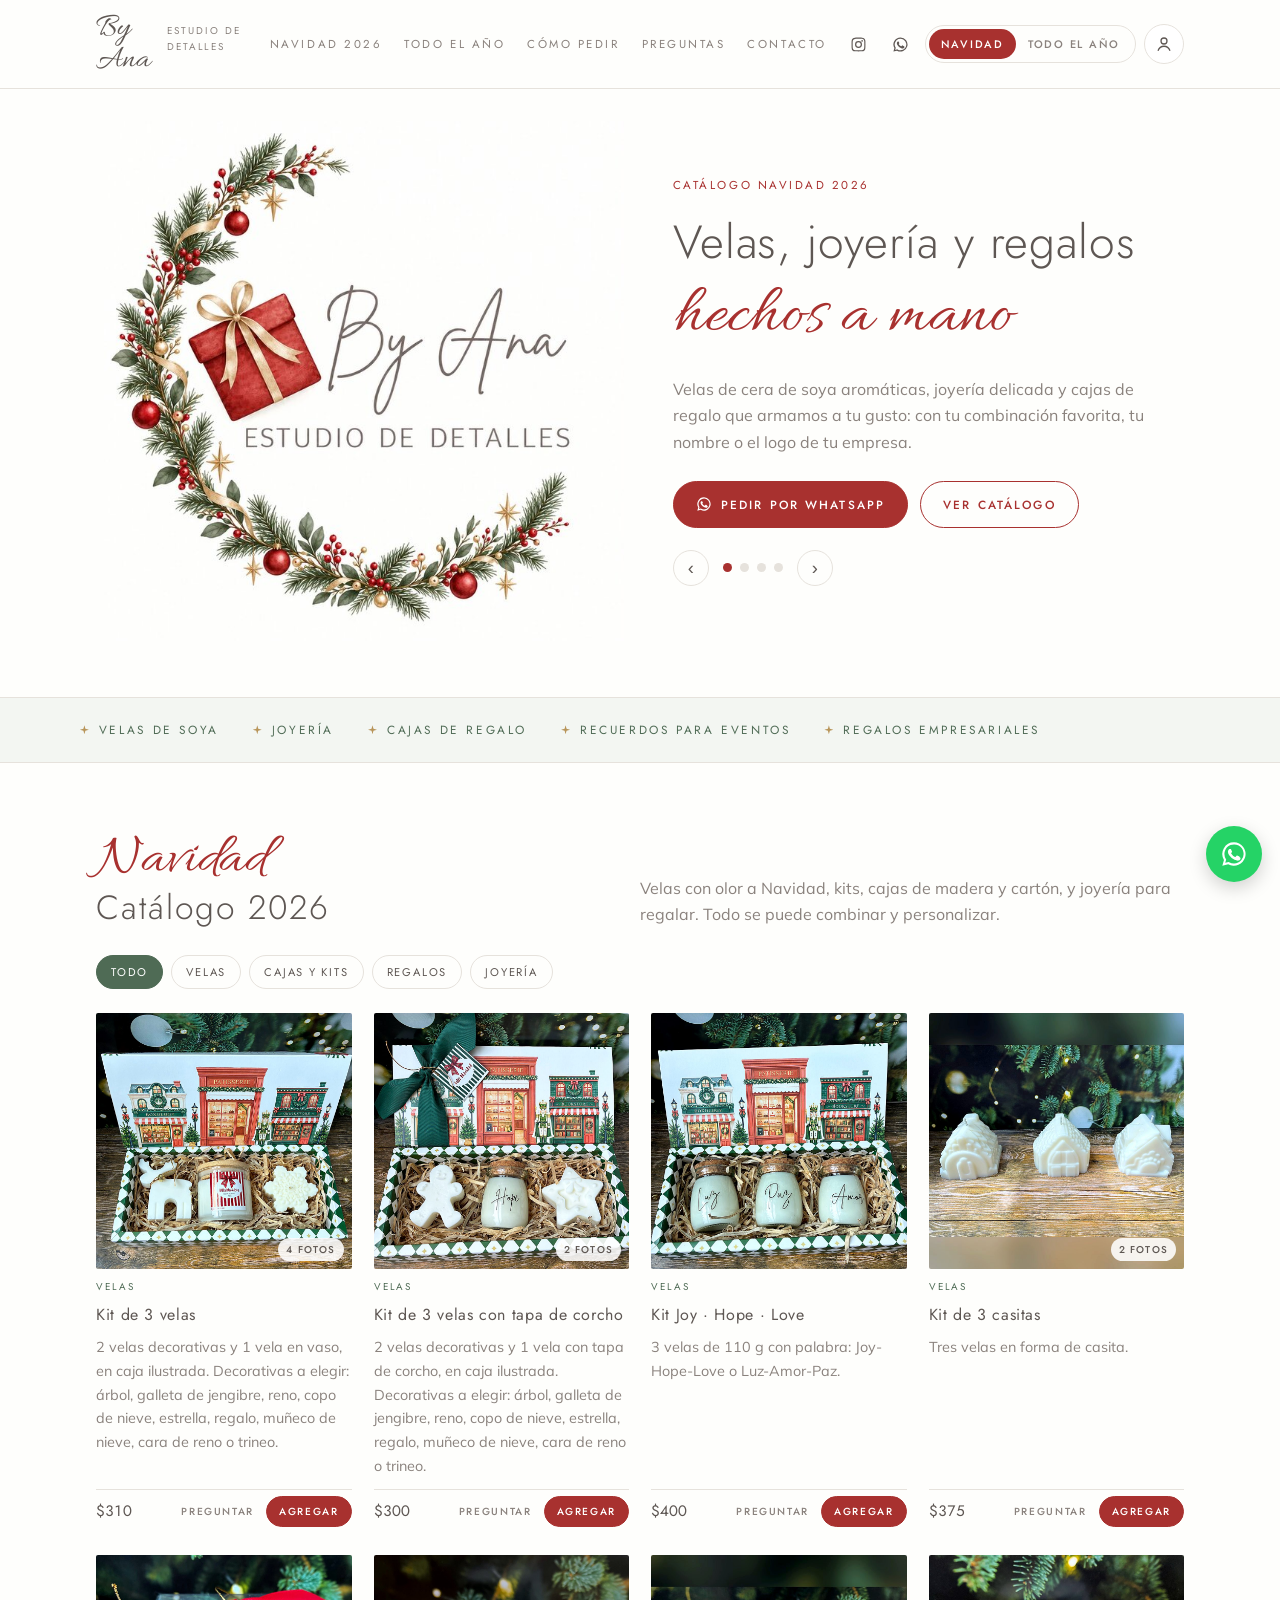
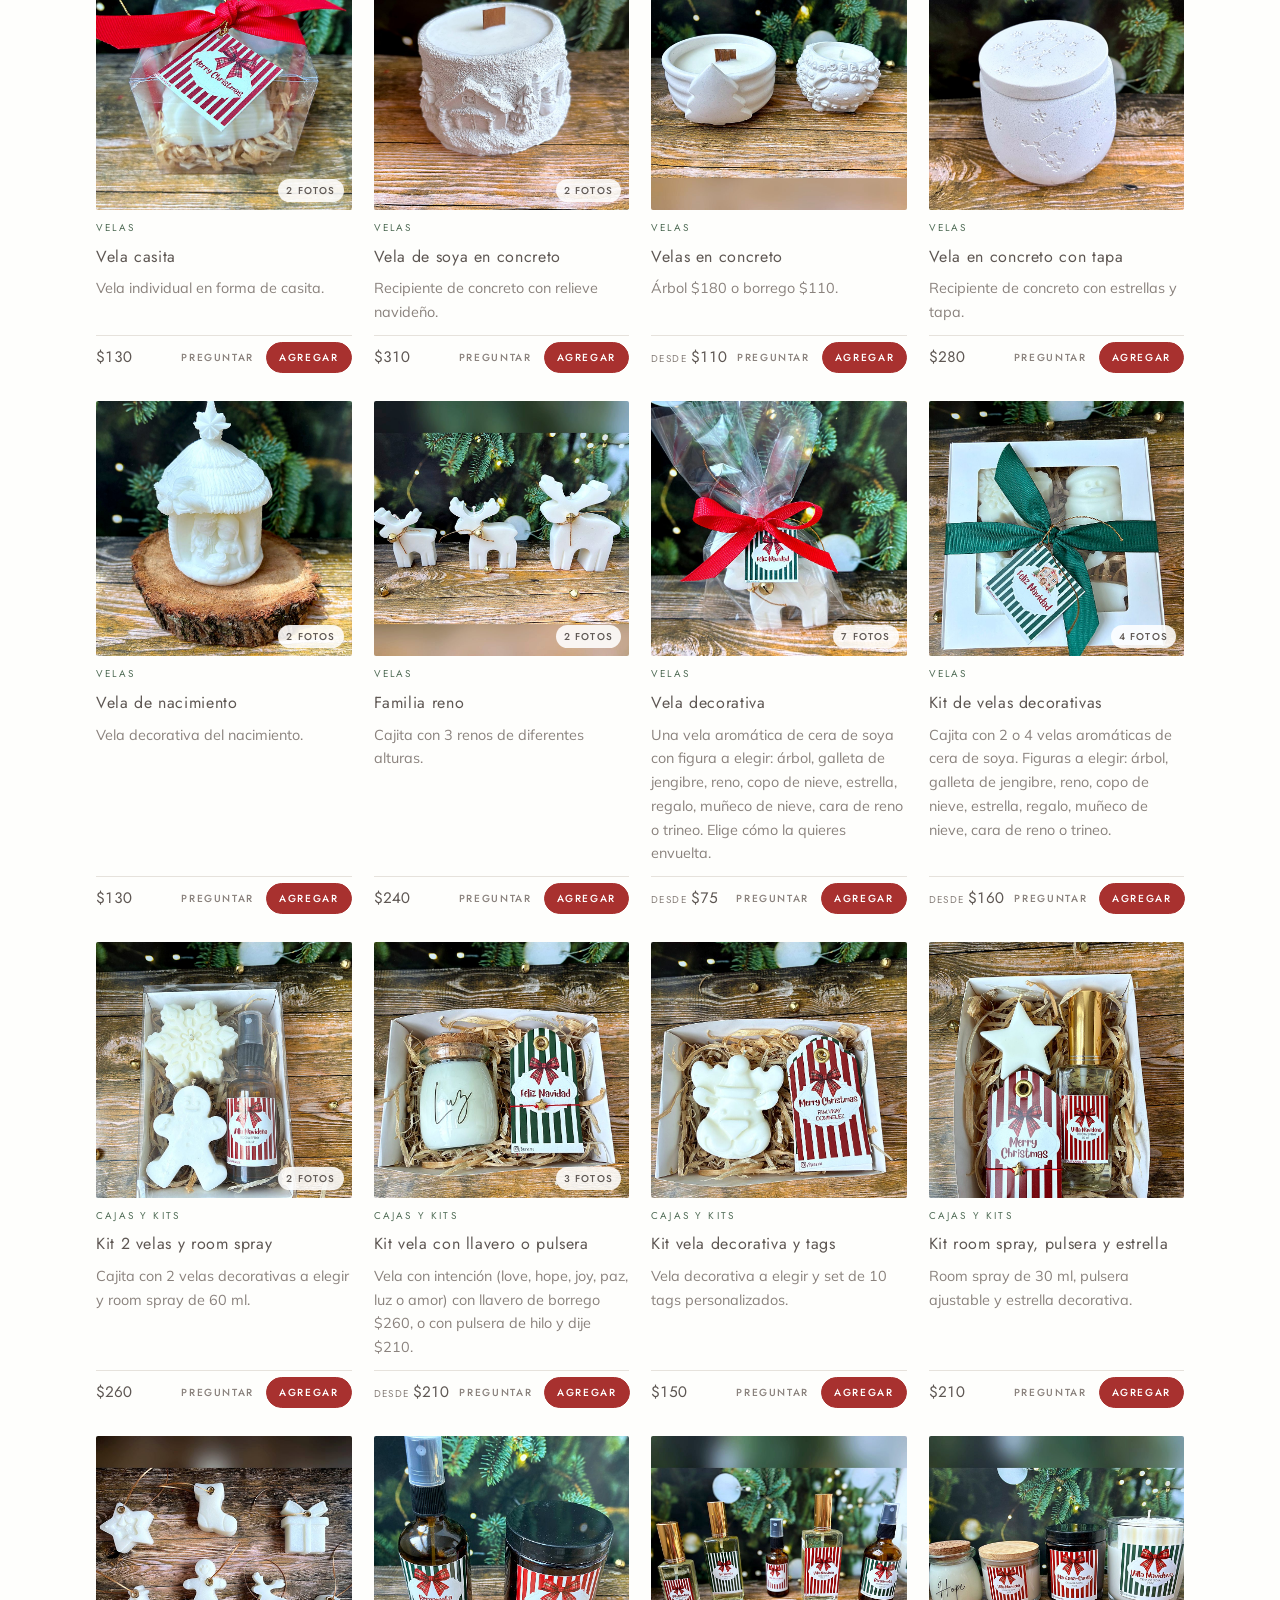
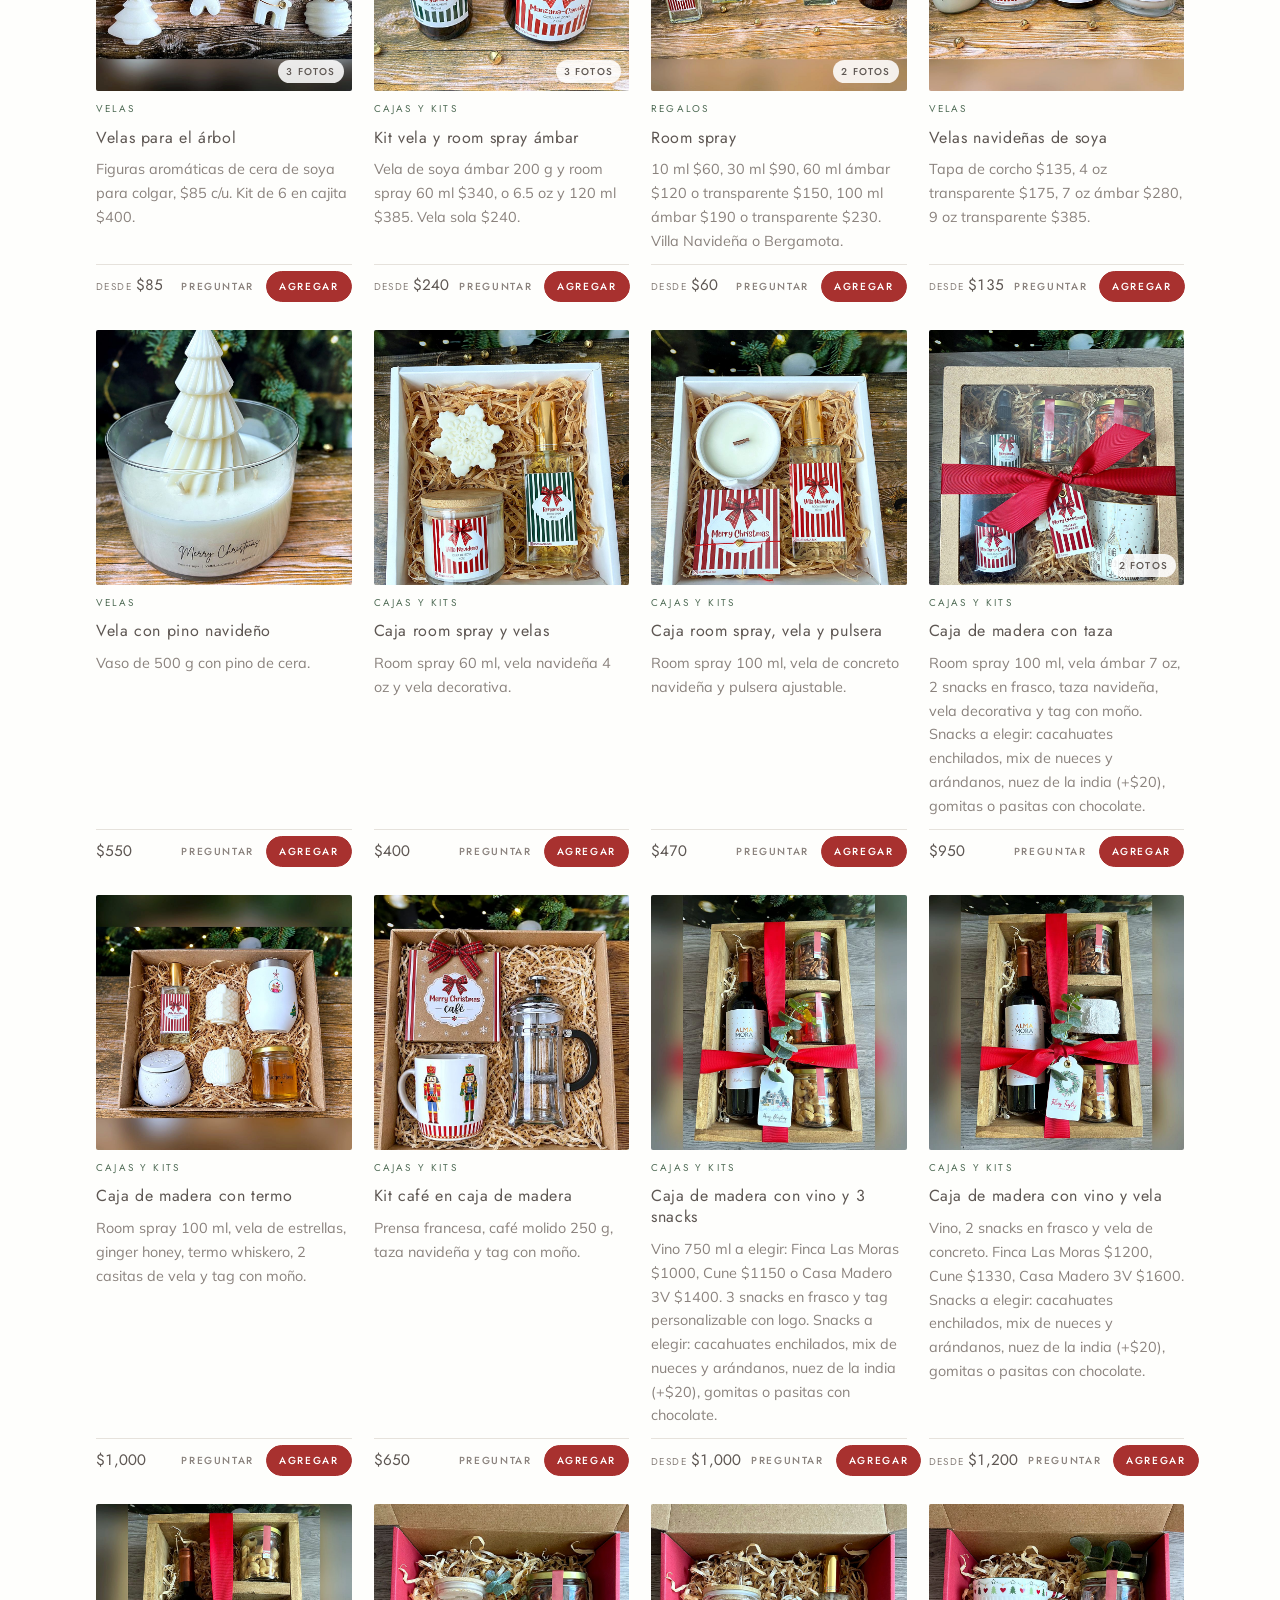
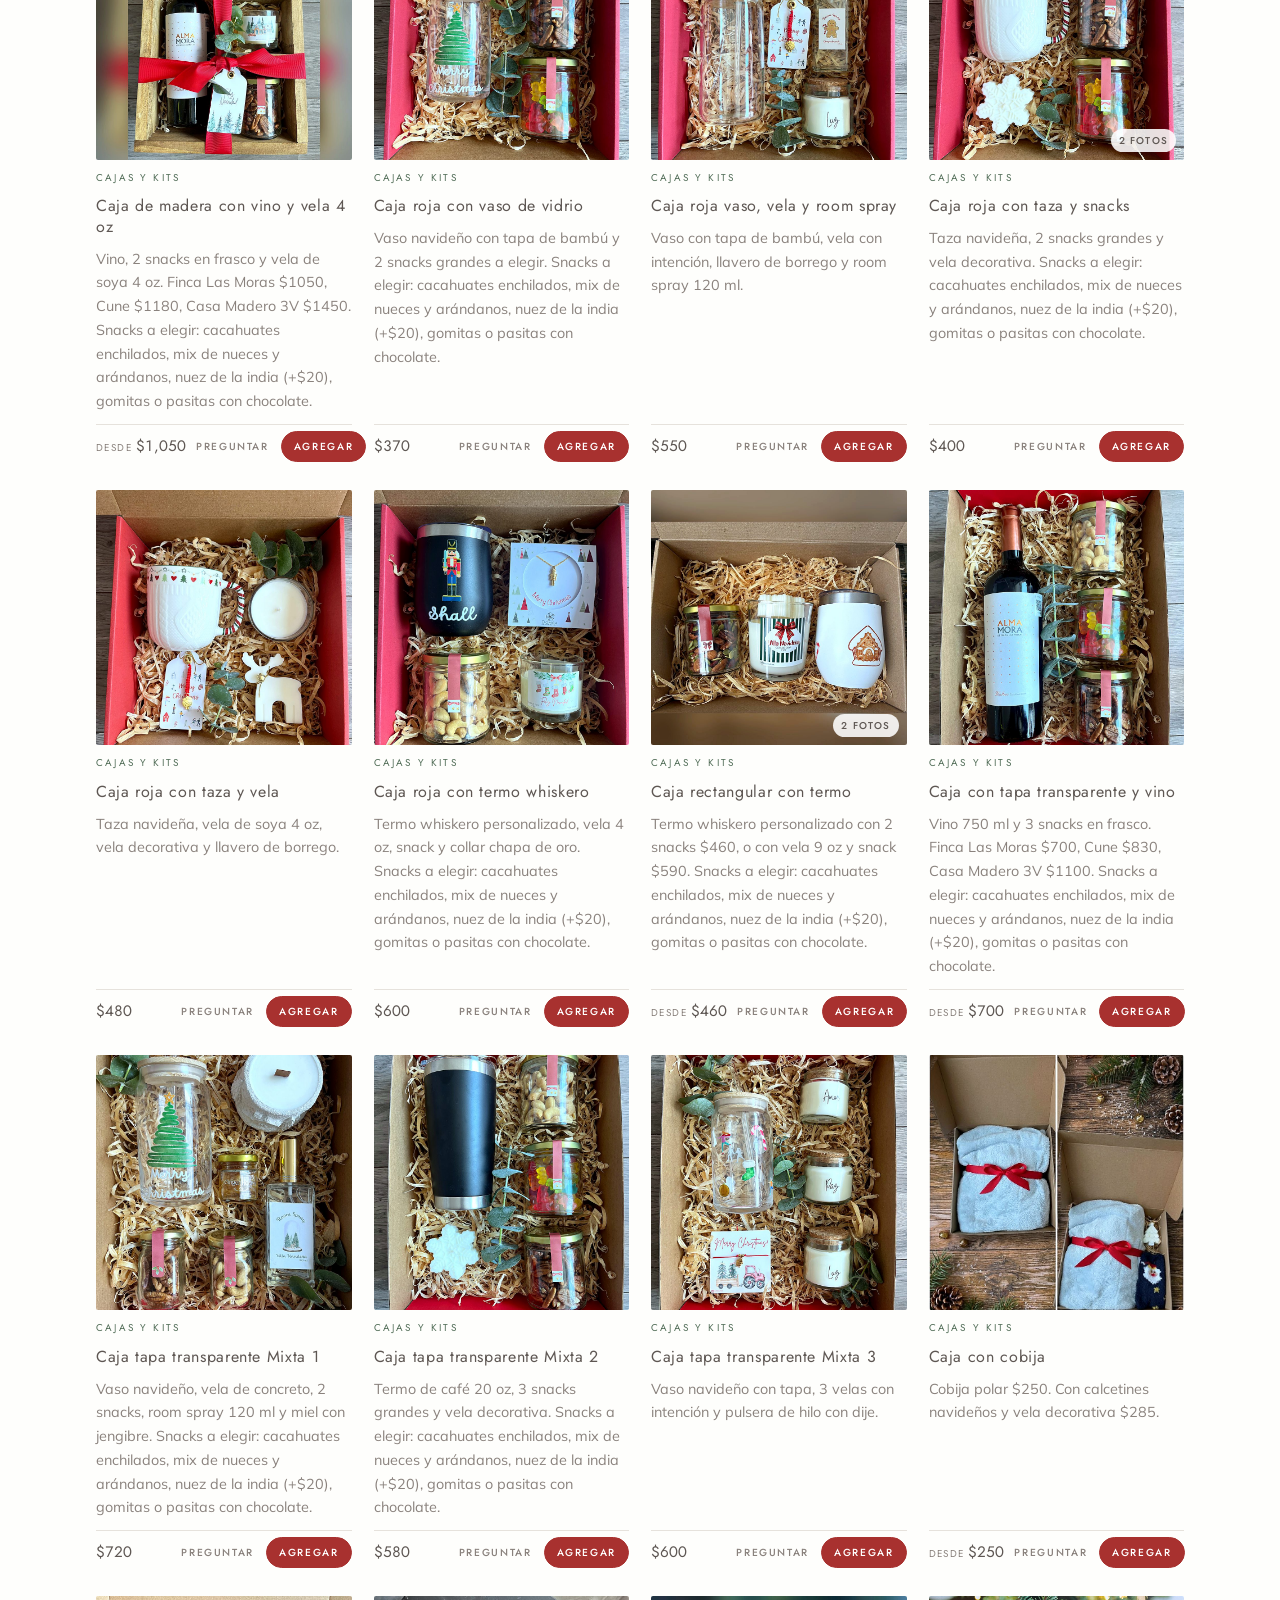
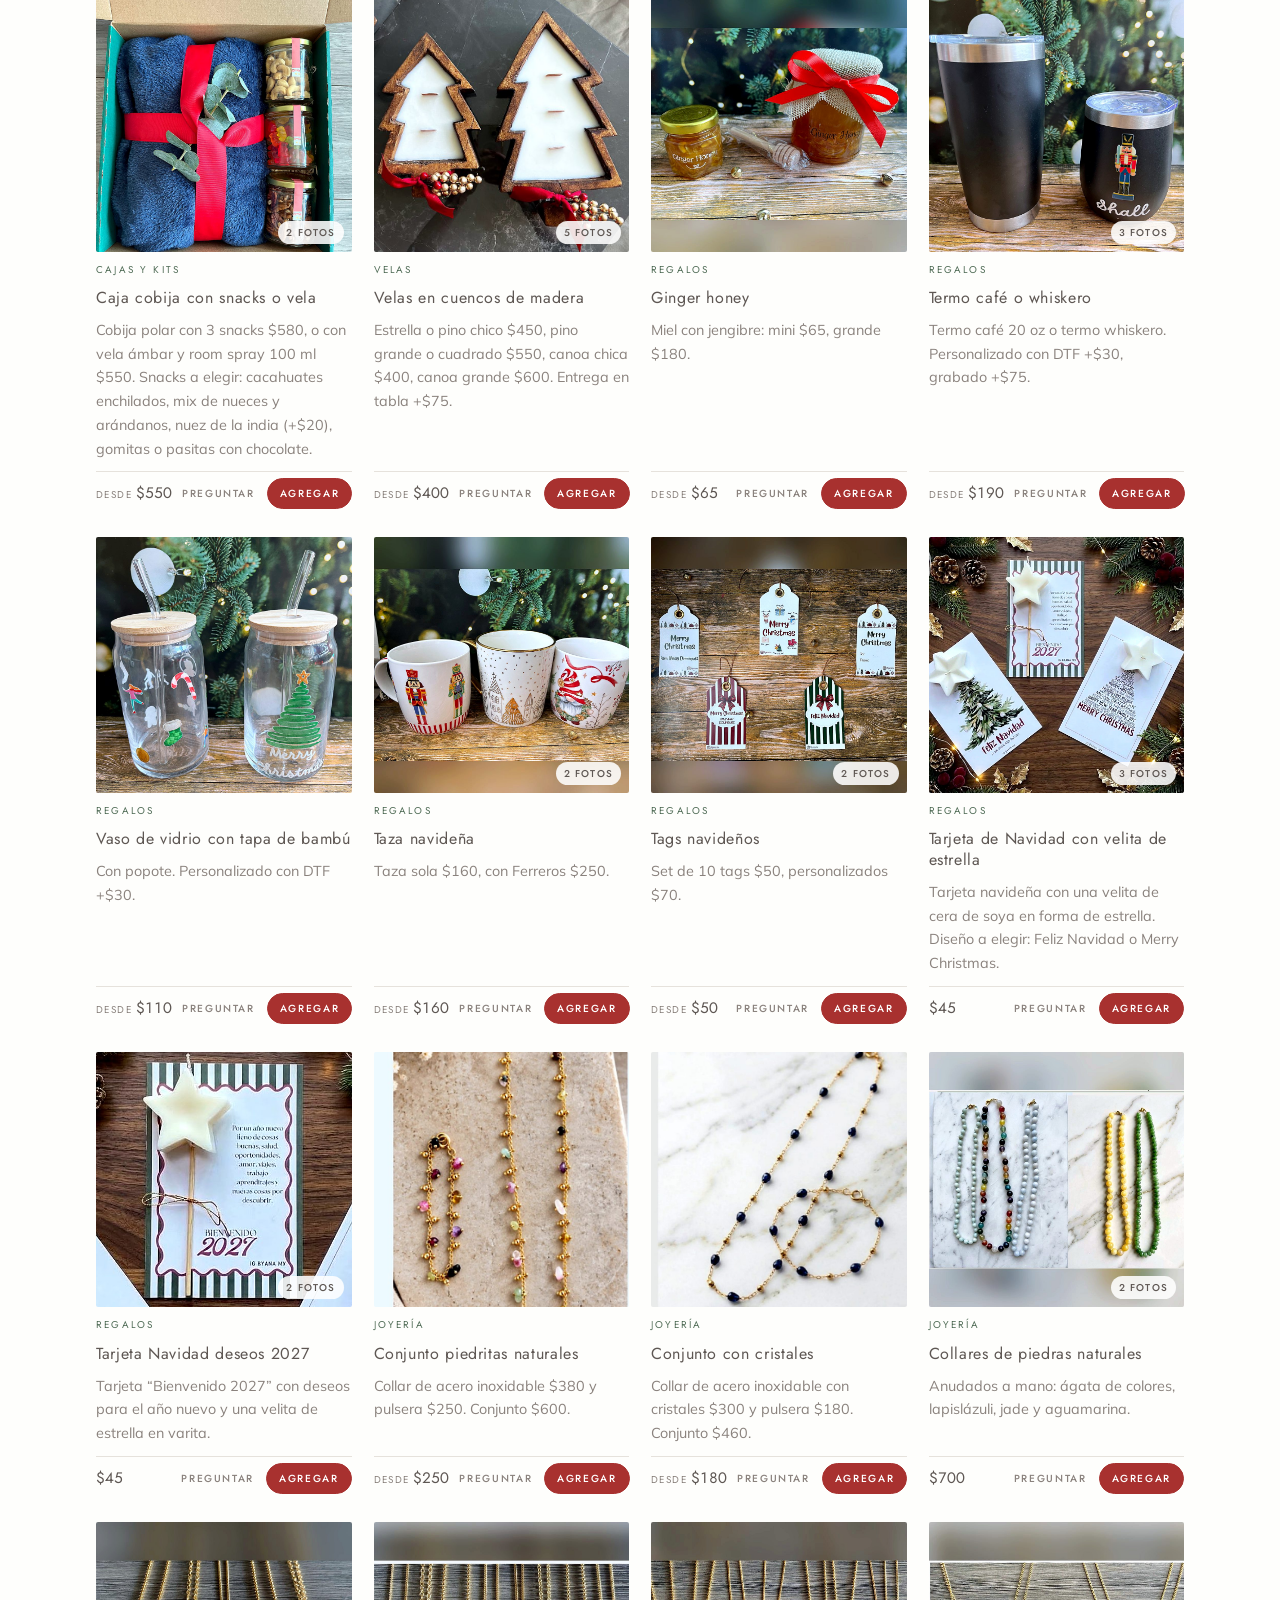
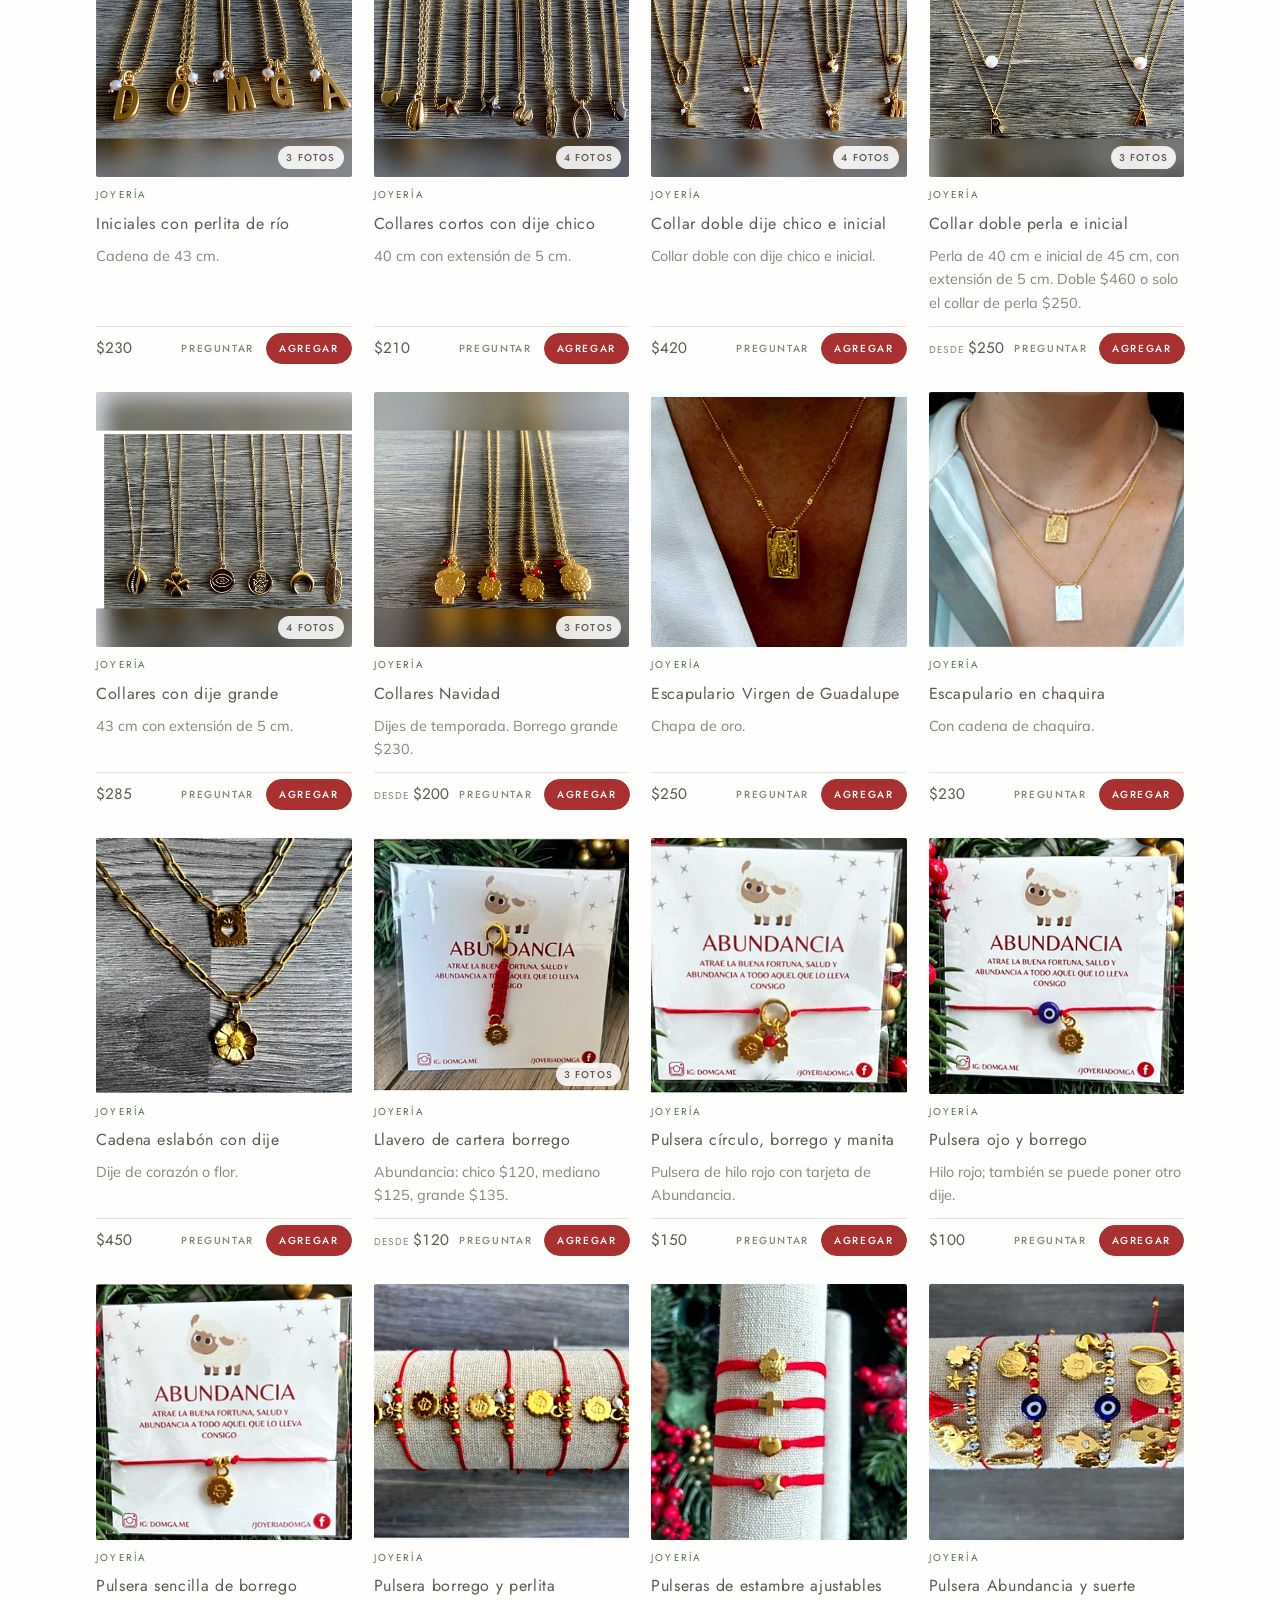
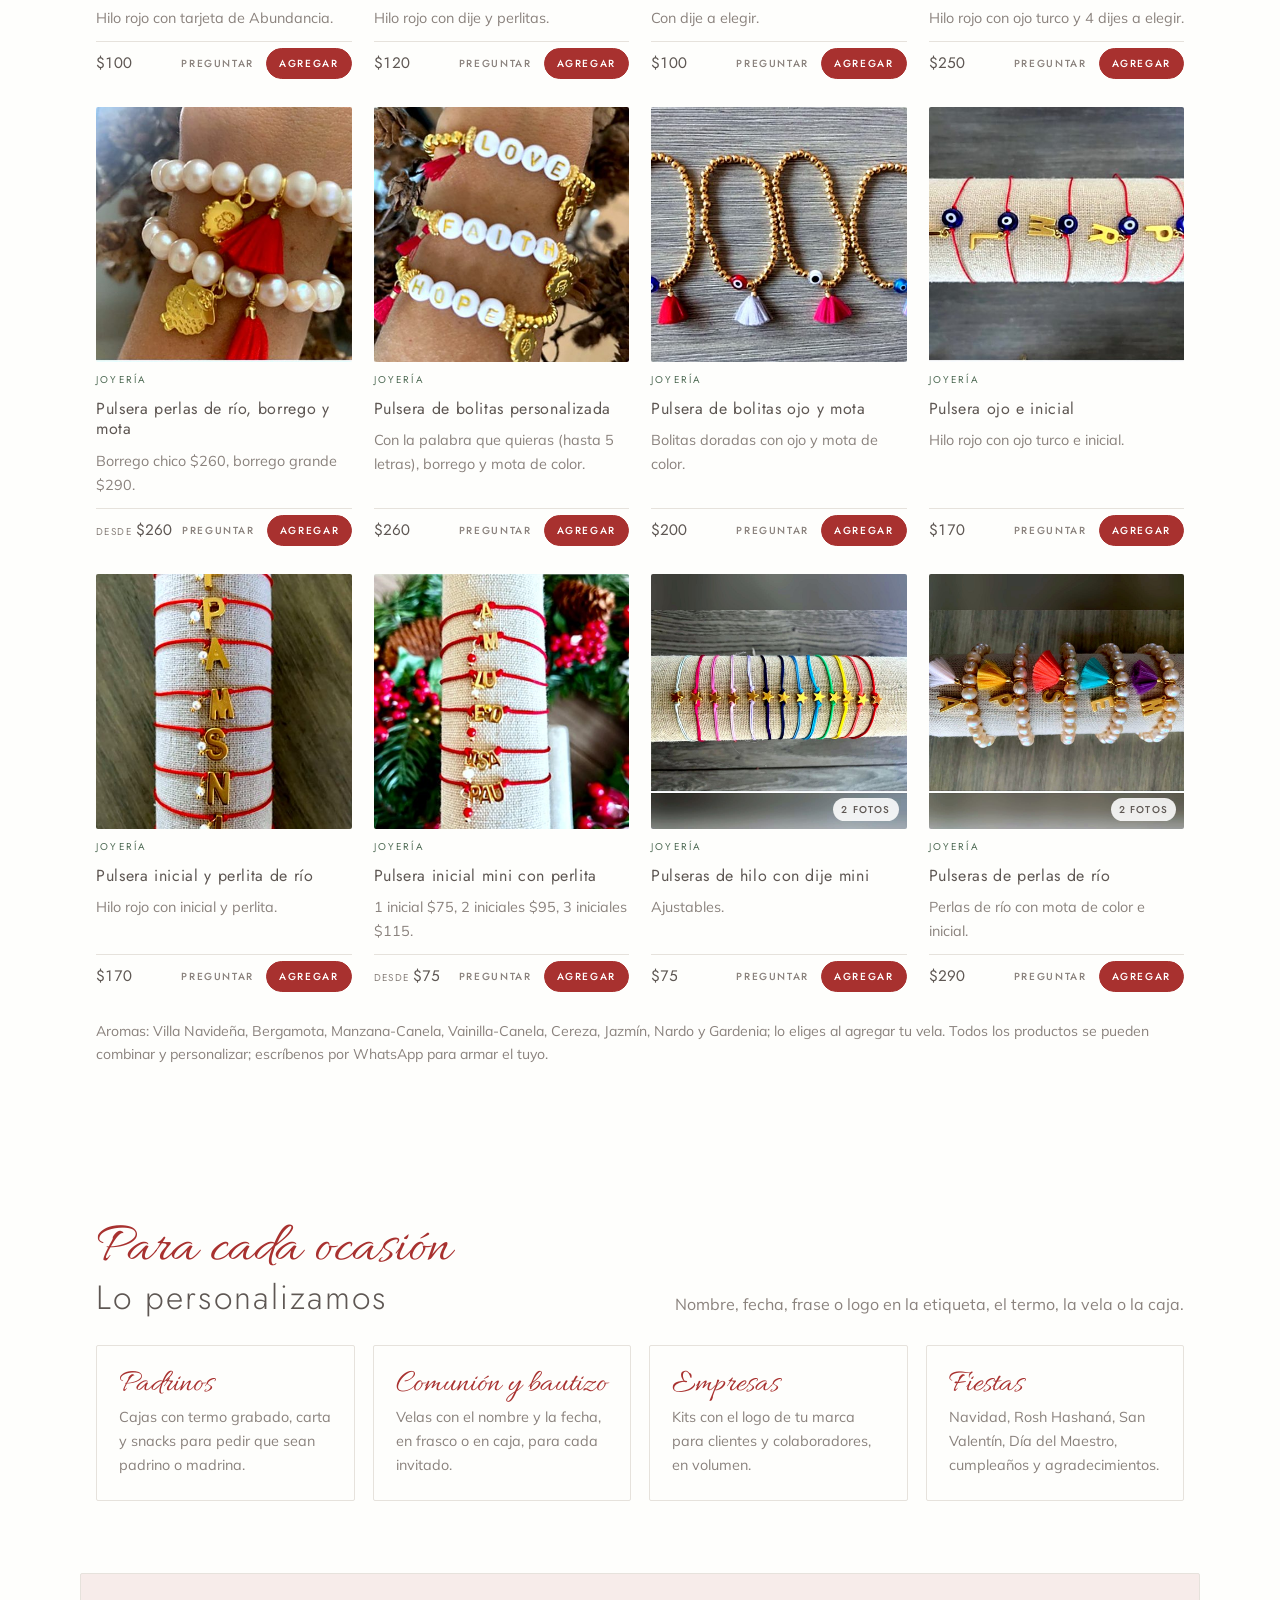
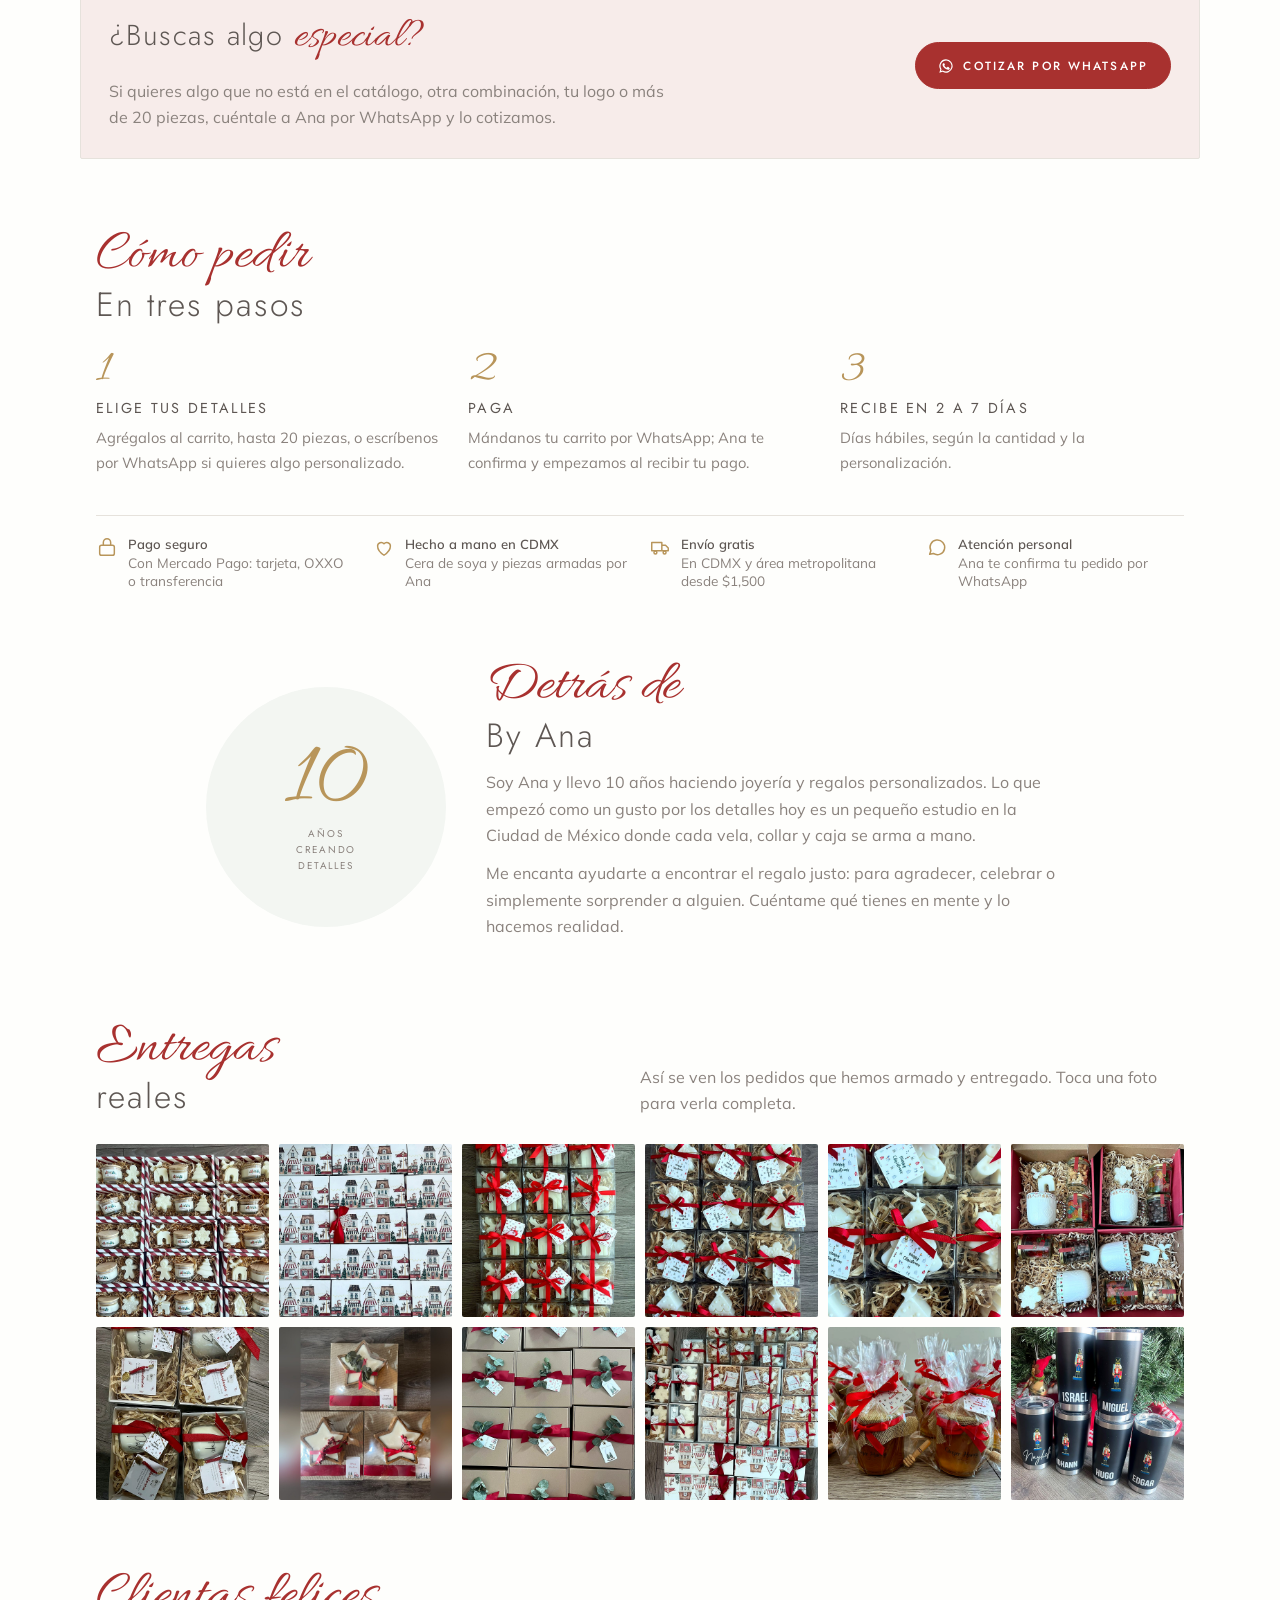
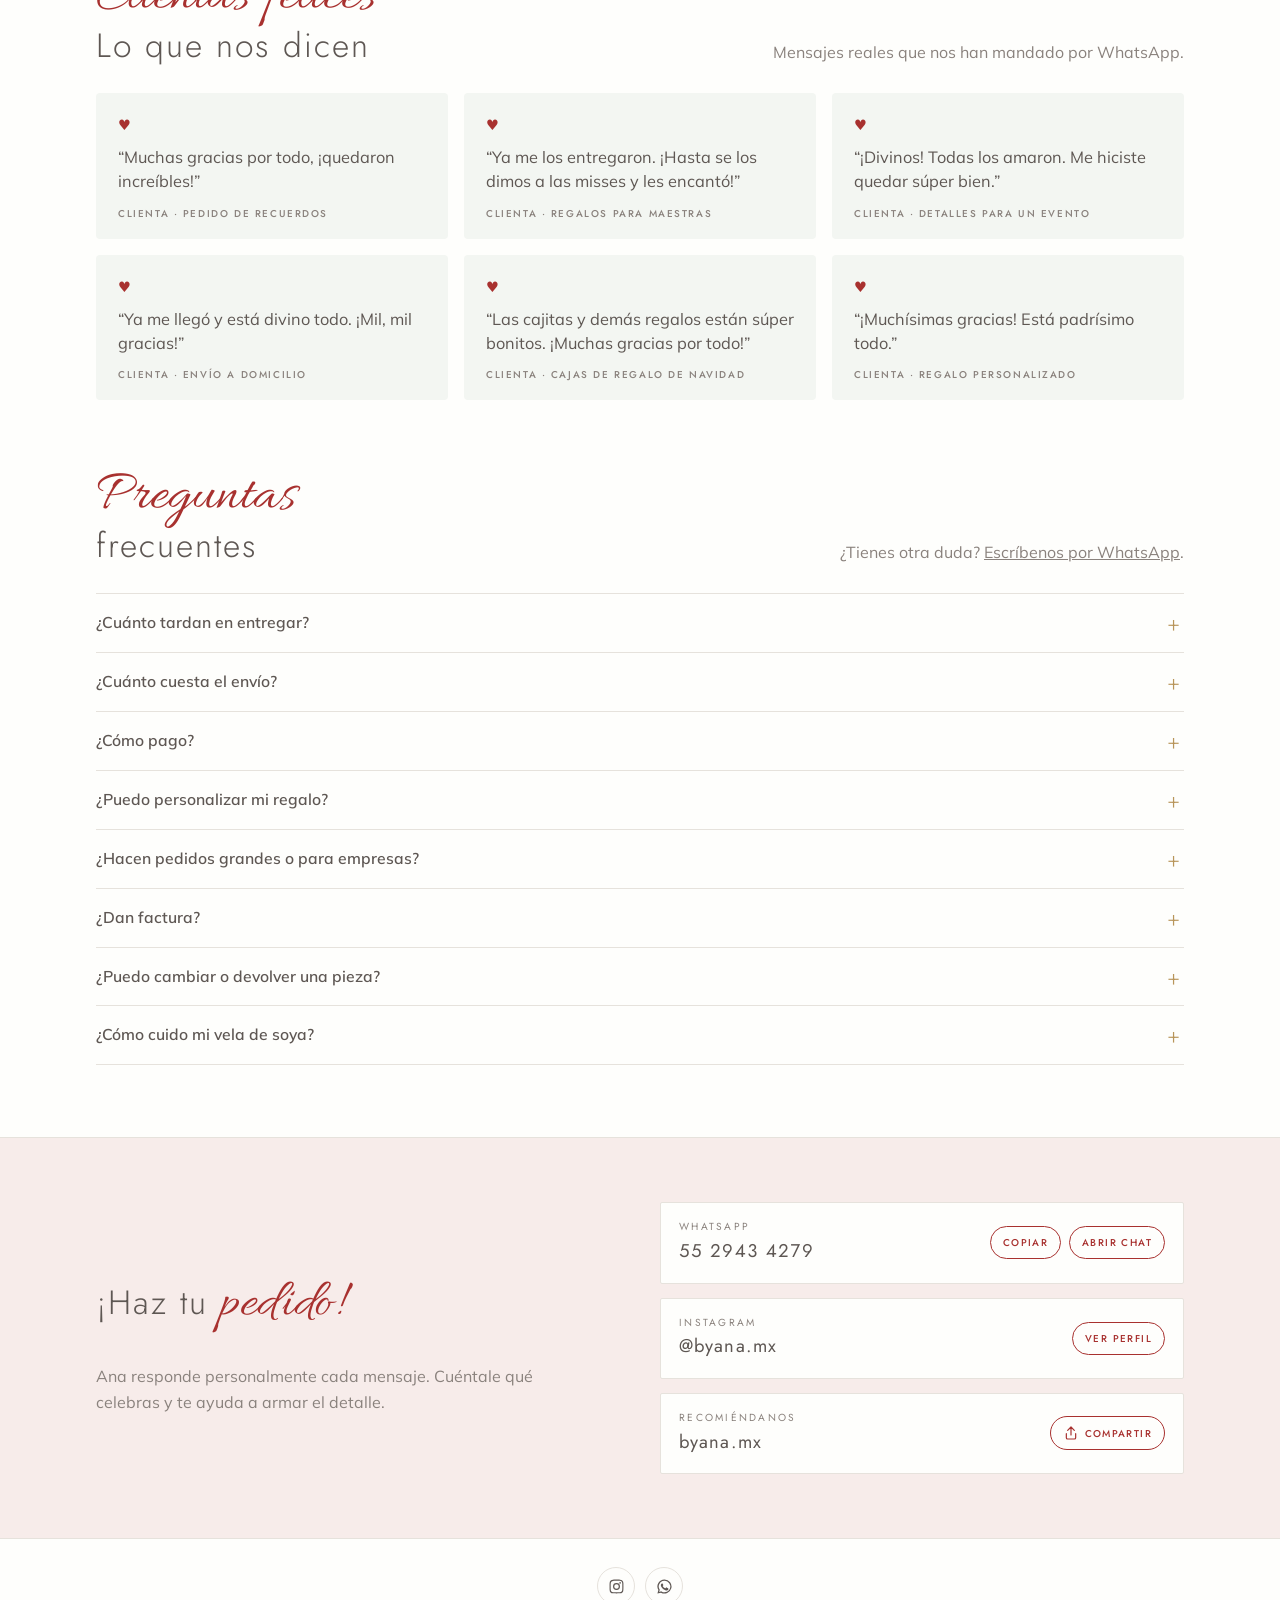
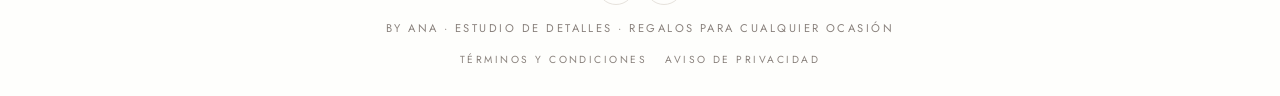
==== commit 9cc3b21a: "Quitar restos del producto de prueba de $10 (envío gratis solo para prueba) Co-Authored-By: Claude O" ====
--- a/index.html
+++ b/index.html
@@ -766,7 +766,7 @@
   return CUPON.tipo === "pct" ? Math.round(sub * CUPON.valor / 100) : Math.min(CUPON.valor, sub); };
 const neto = () => total() - descuento();
 const envioSel = () => { const r = document.querySelector('input[name="envio"]:checked'); return r ? ENVIO.opciones.find(o=>o.id===r.value) : null; };
-const costoEnvio = () => { const o = envioSel(); if(!o || o.cotiza) return 0; if(cart.length && cart.every(i=>PRODUCTOS.get(i.id)?.prueba)) return 0; return (typeof ENVIO.gratisDesde==="number" && neto()>=ENVIO.gratisDesde) ? 0 : o.p; };
+const costoEnvio = () => { const o = envioSel(); if(!o || o.cotiza) return 0; return (typeof ENVIO.gratisDesde==="number" && neto()>=ENVIO.gratisDesde) ? 0 : o.p; };
 const leerDir = () => ({ calle:$("d-calle").value.trim(), colonia:$("d-colonia").value.trim(), cp:$("d-cp").value.trim(), municipio:$("d-municipio").value.trim(), estado:$("d-estado").value.trim(), refs:$("d-refs").value.trim() });
 function textoEnvio(){
   const o = envioSel(); if(!o) return "";
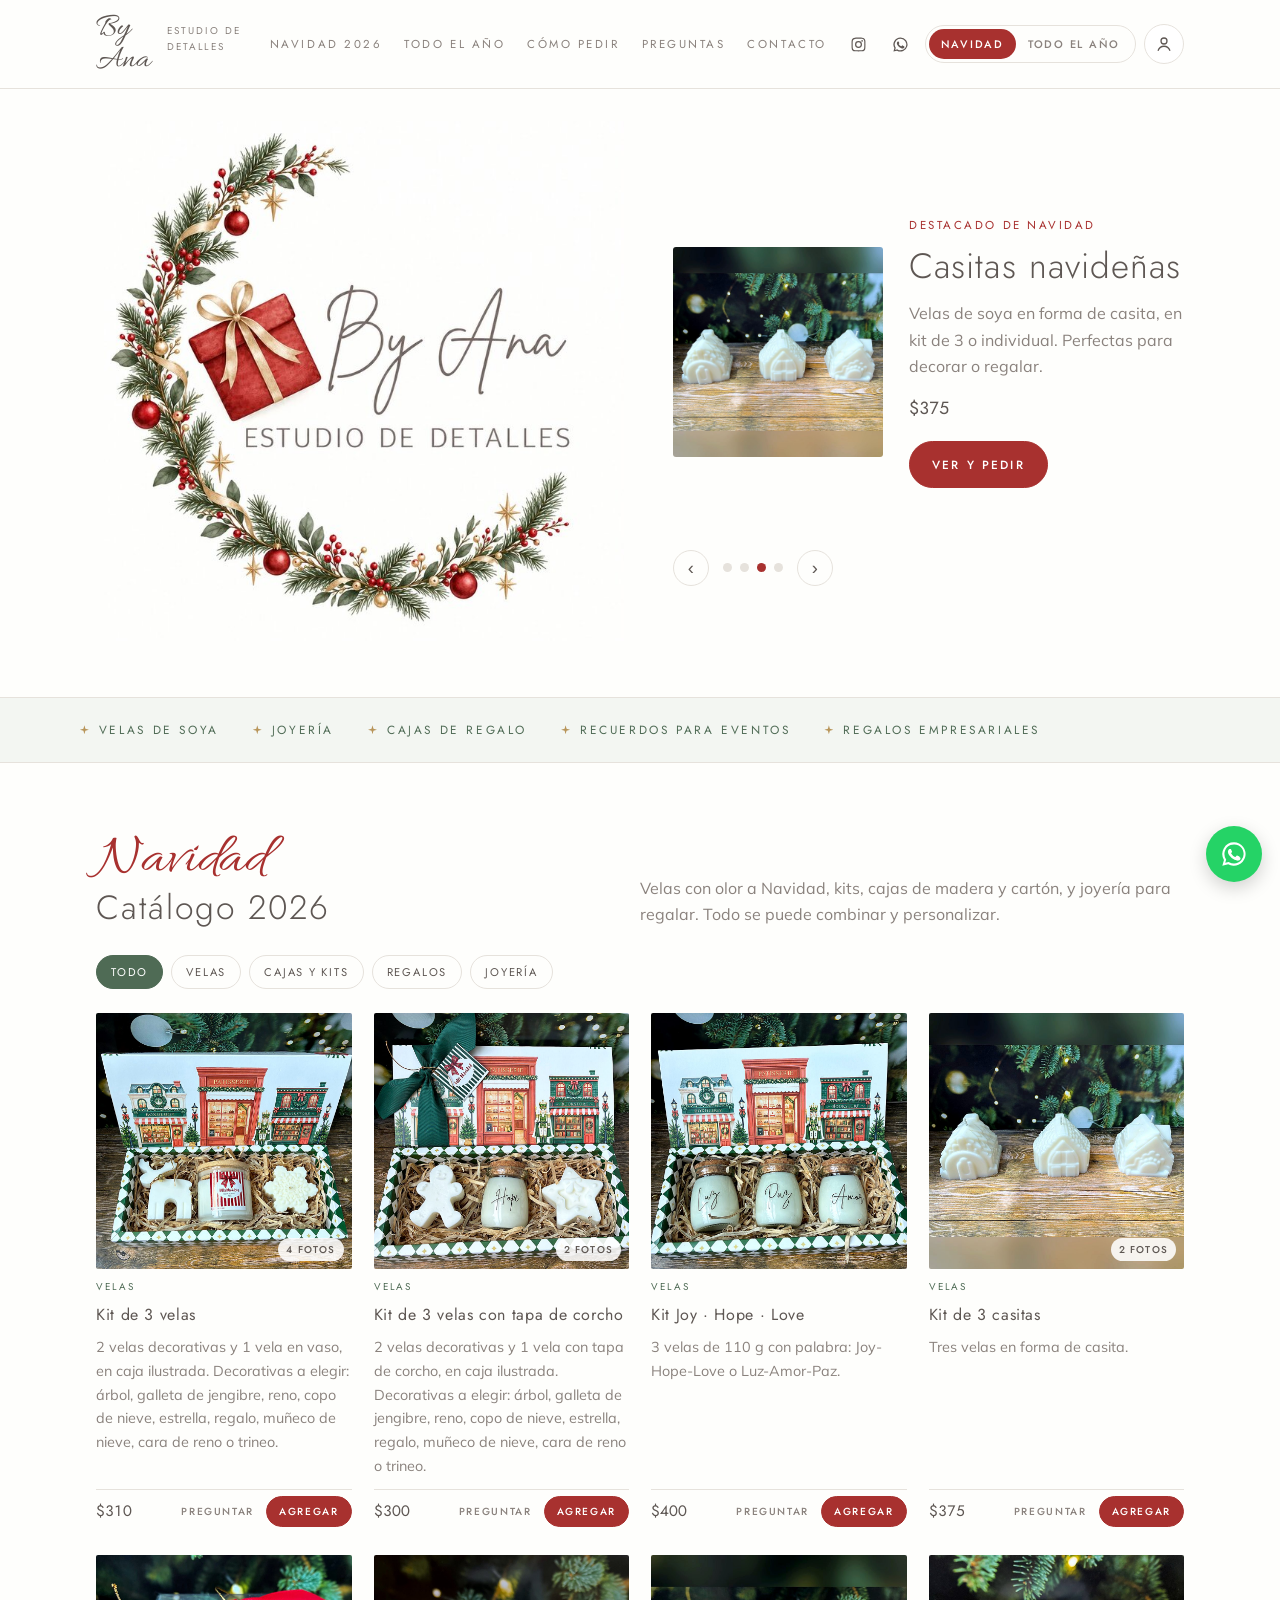
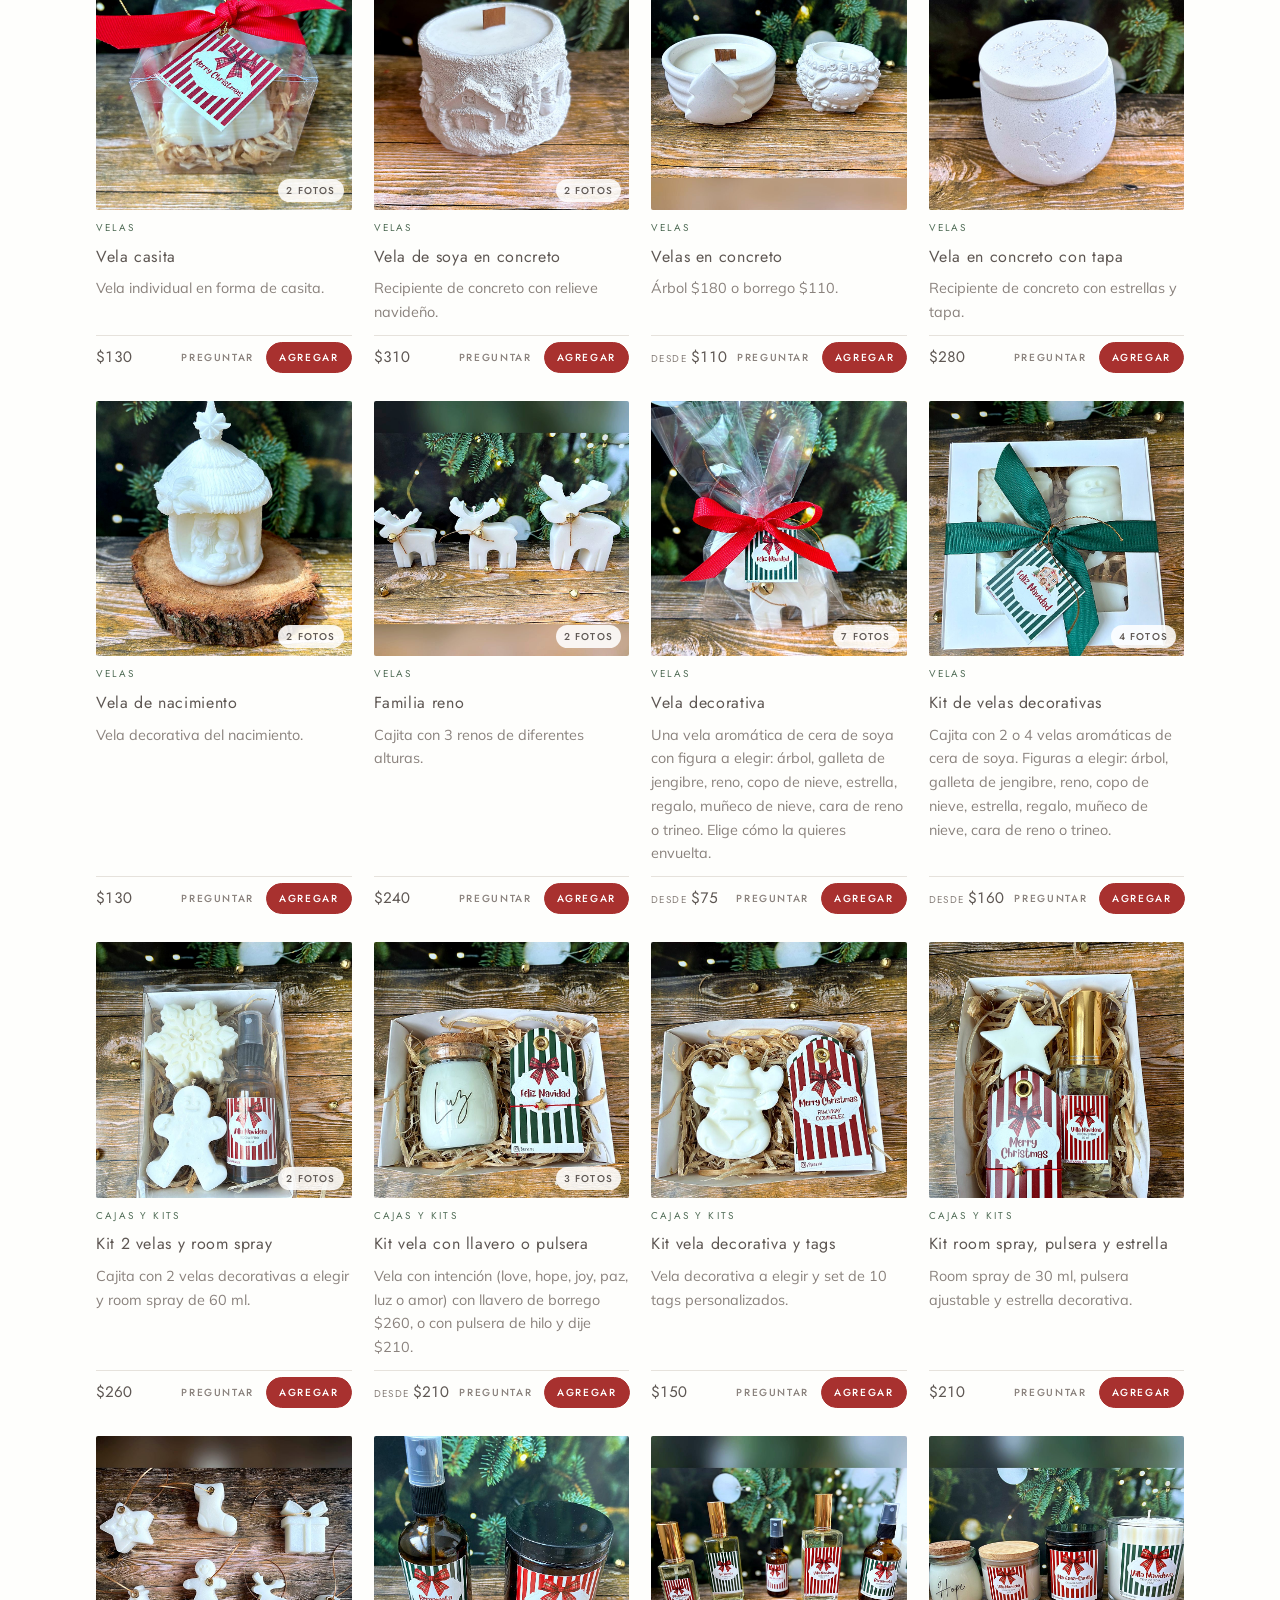
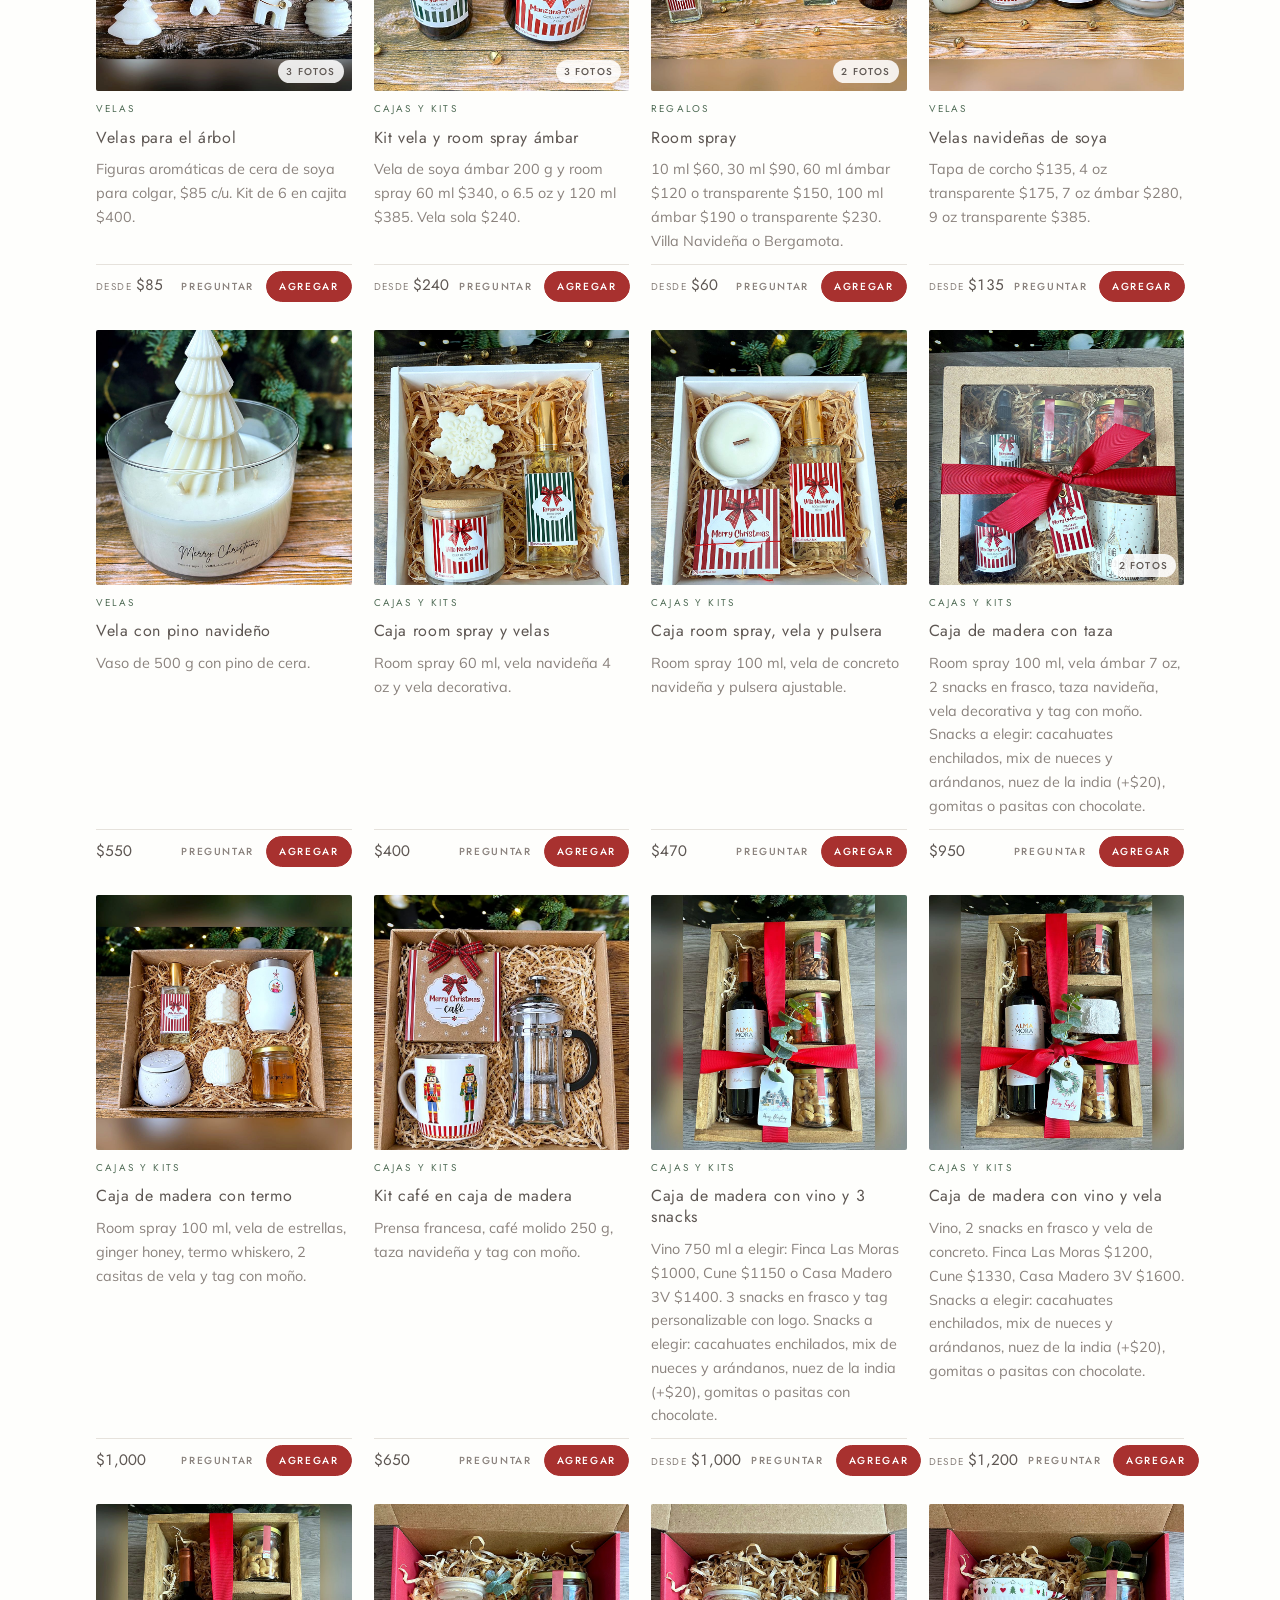
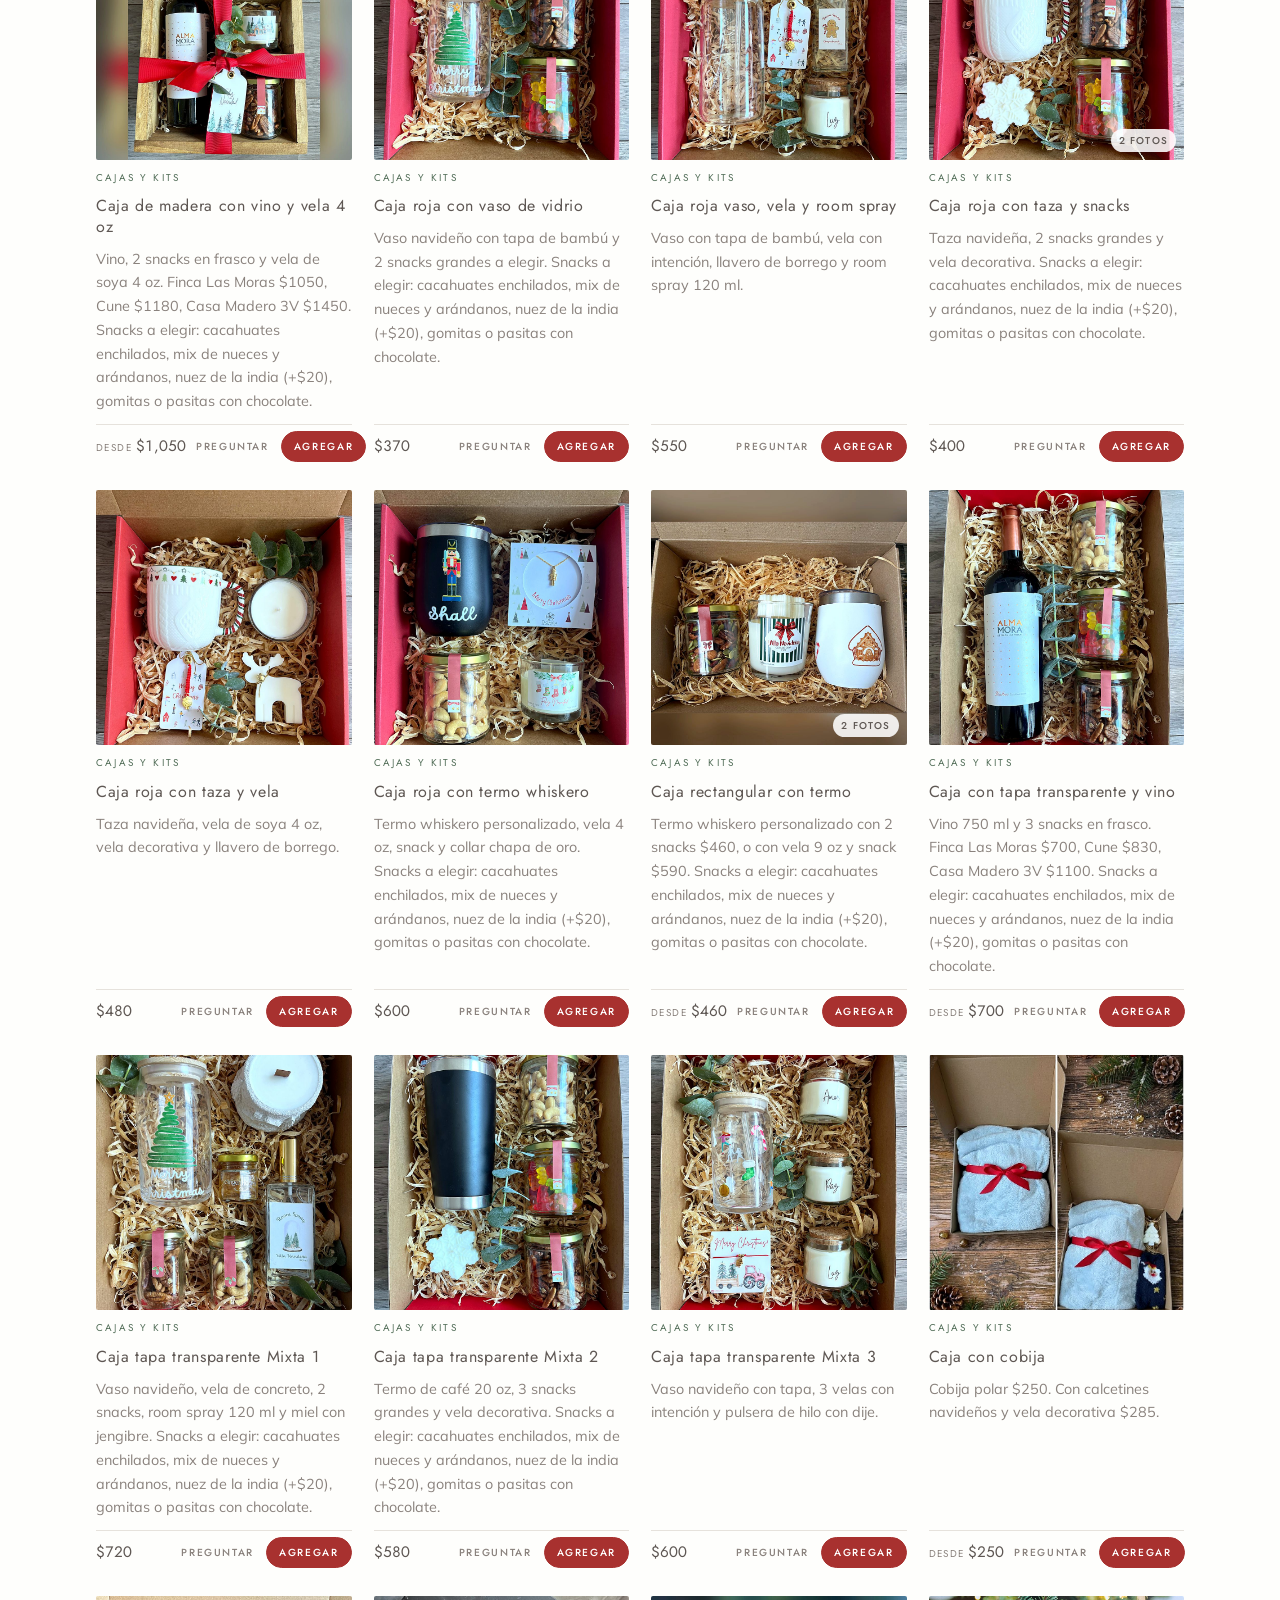
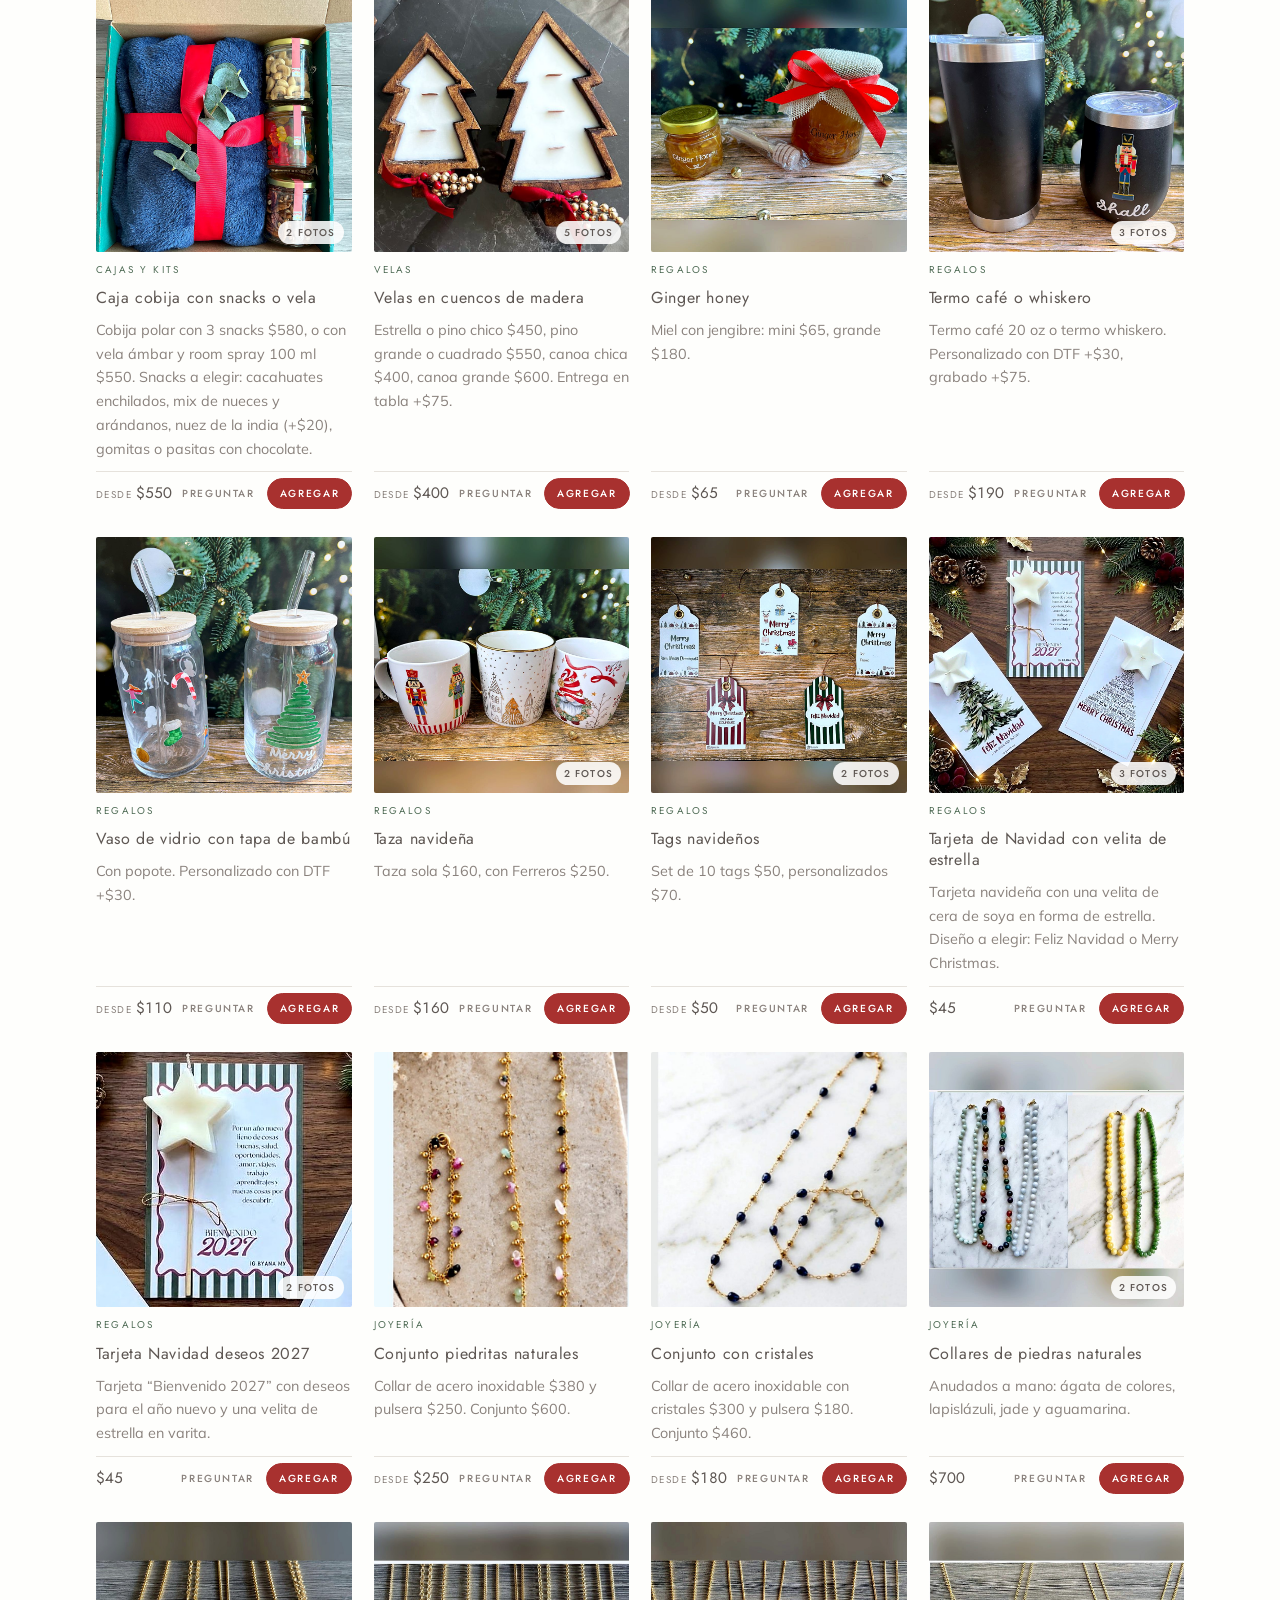
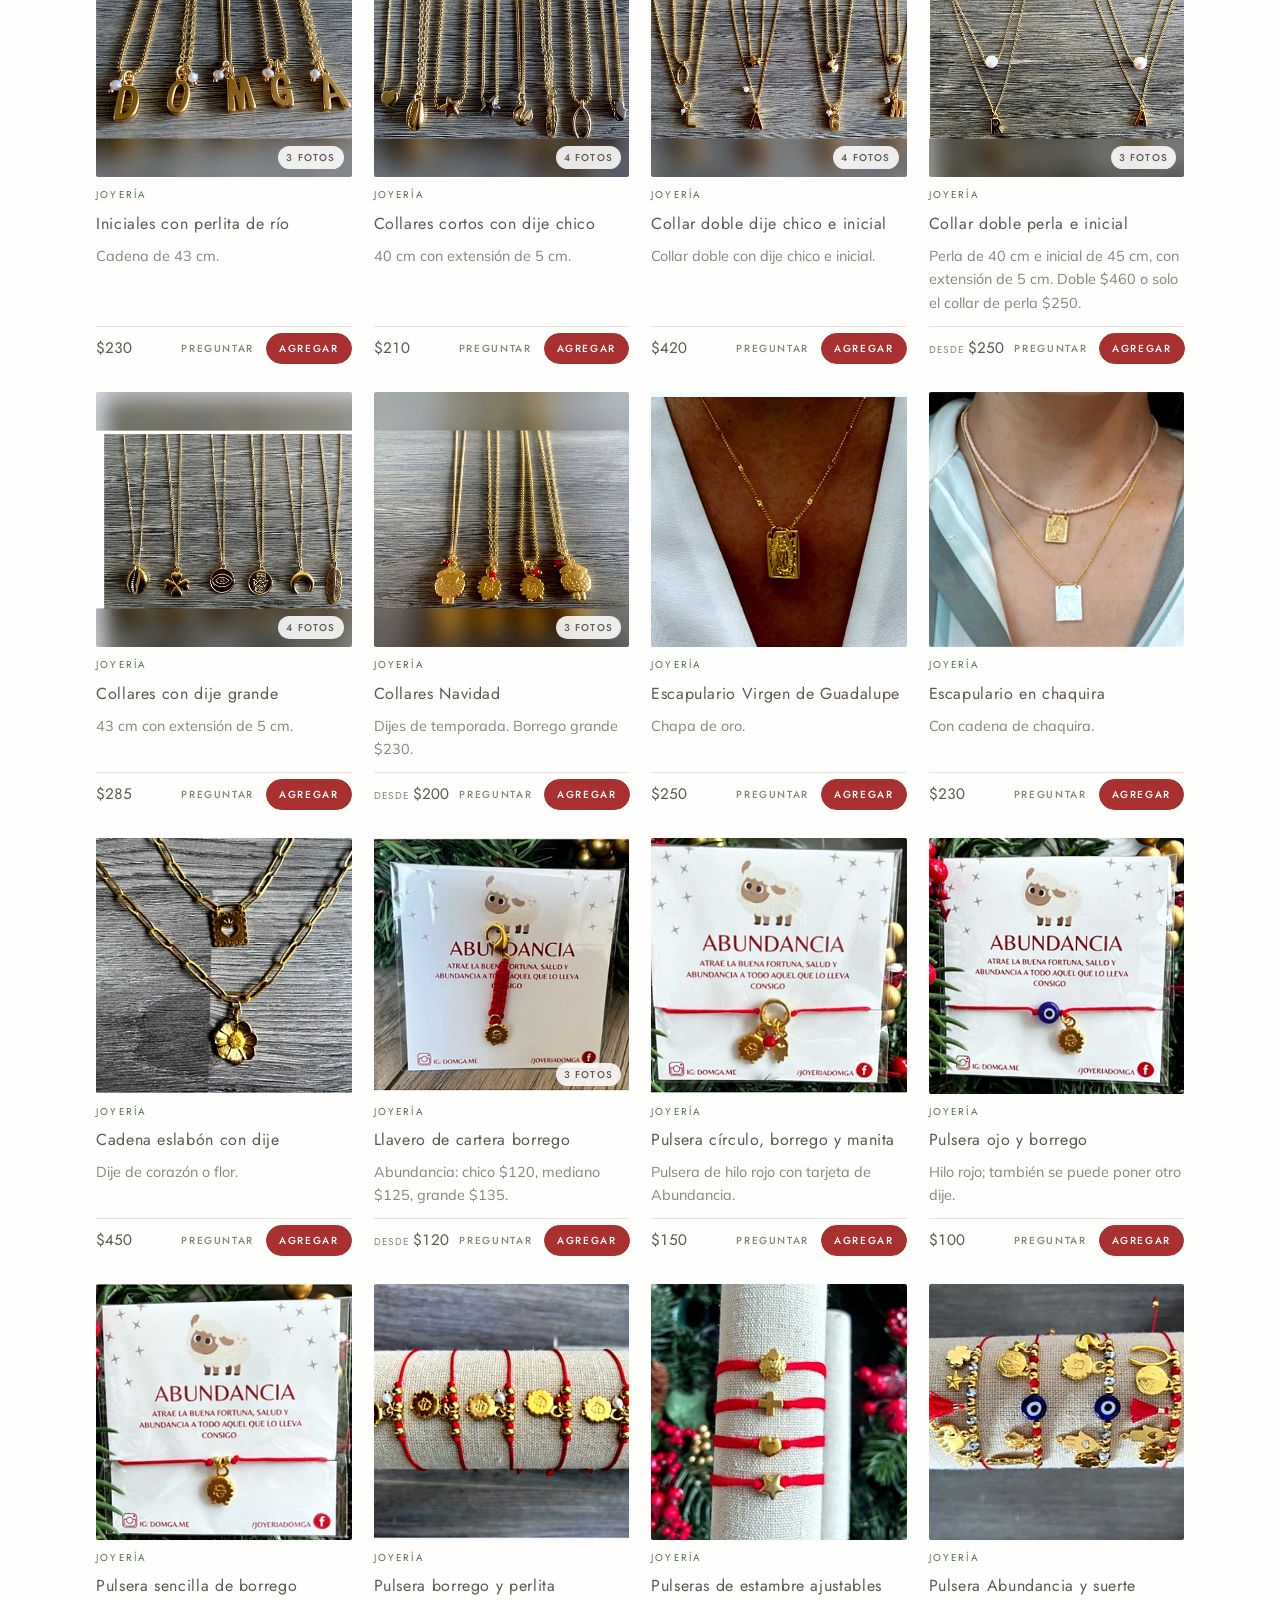
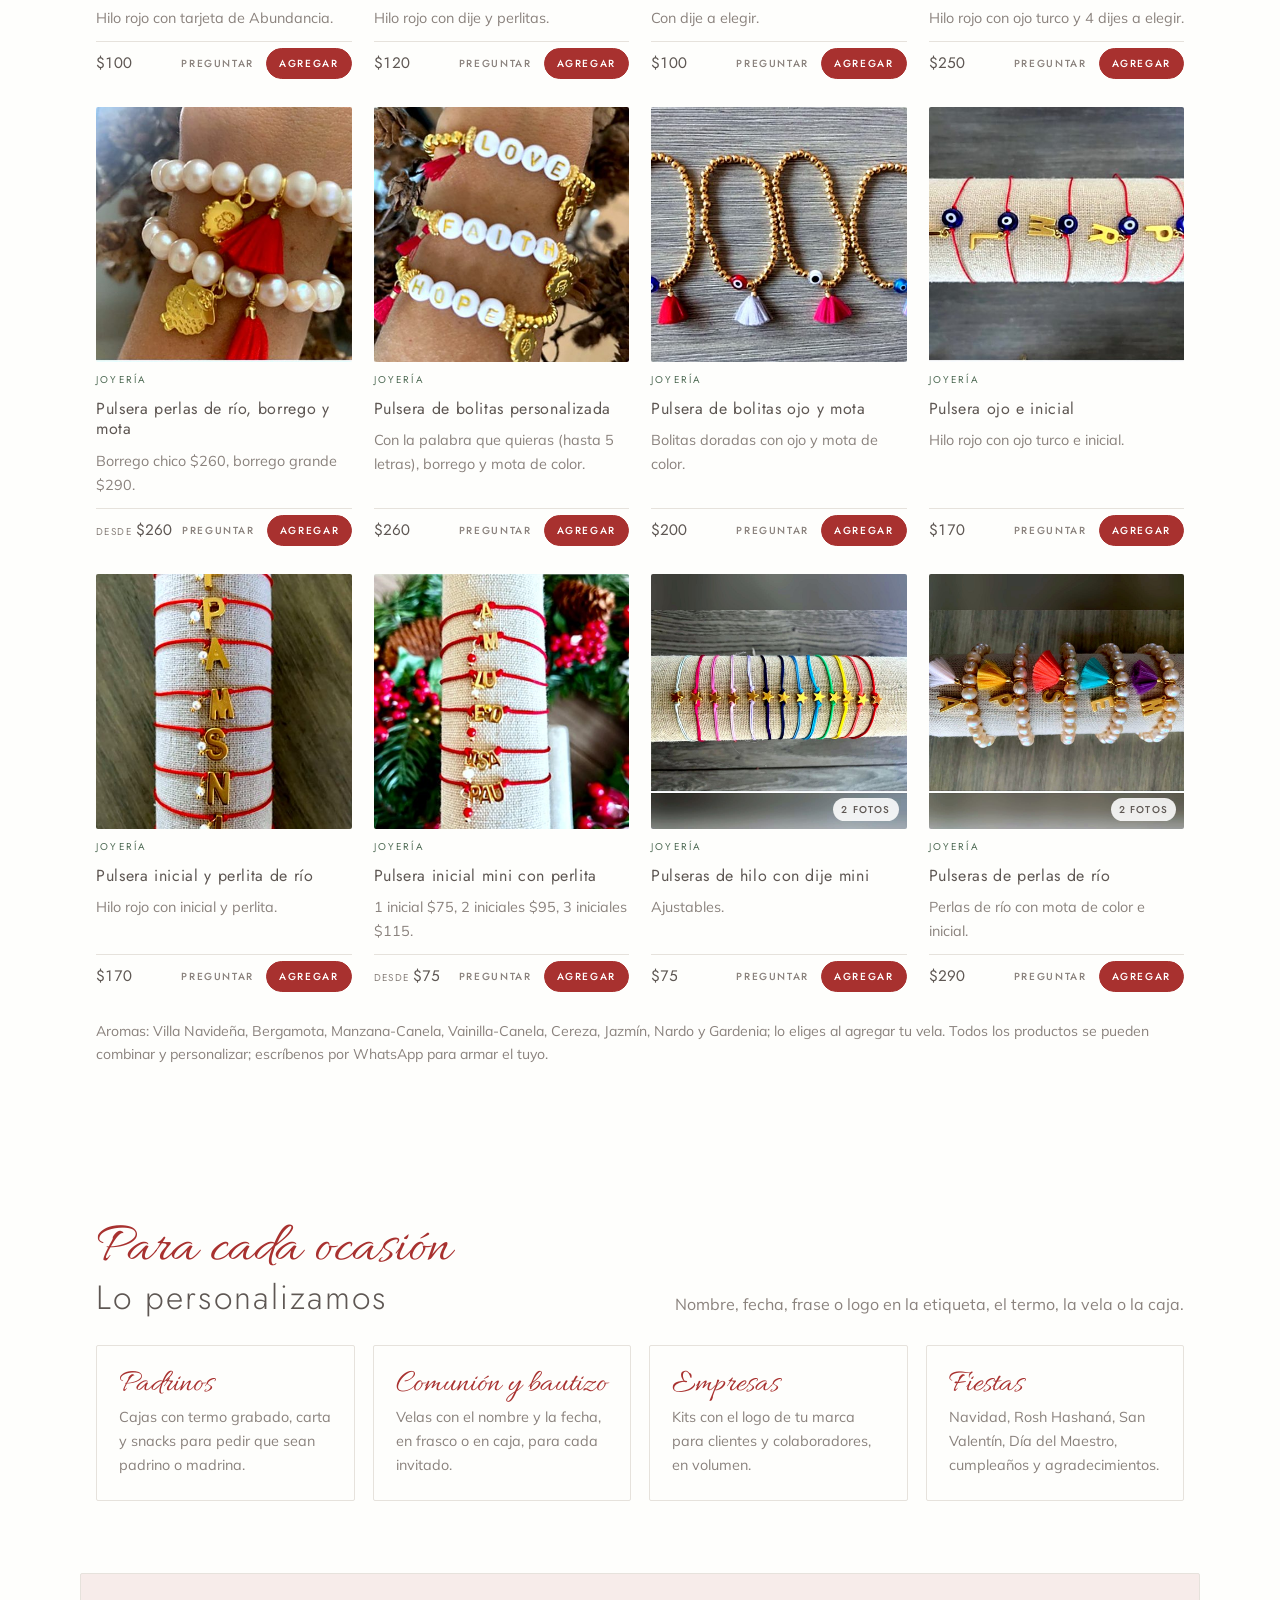
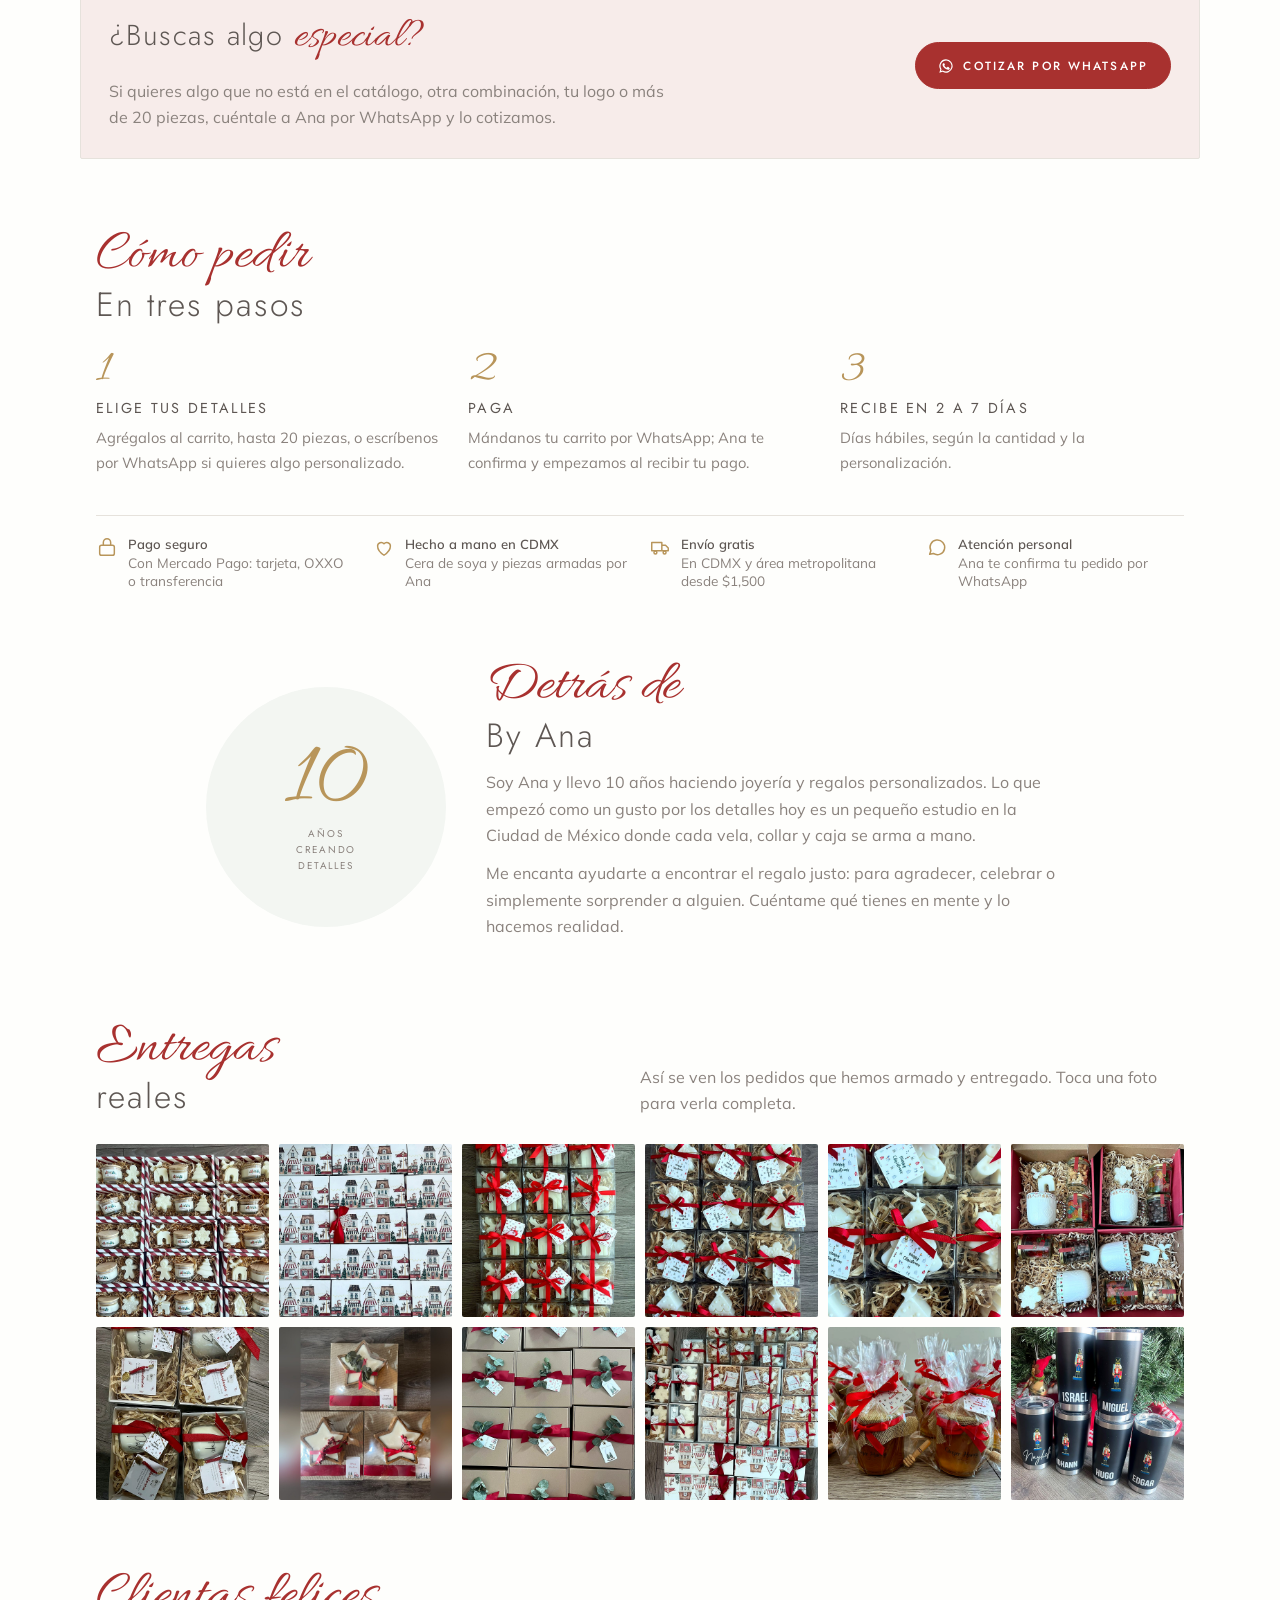
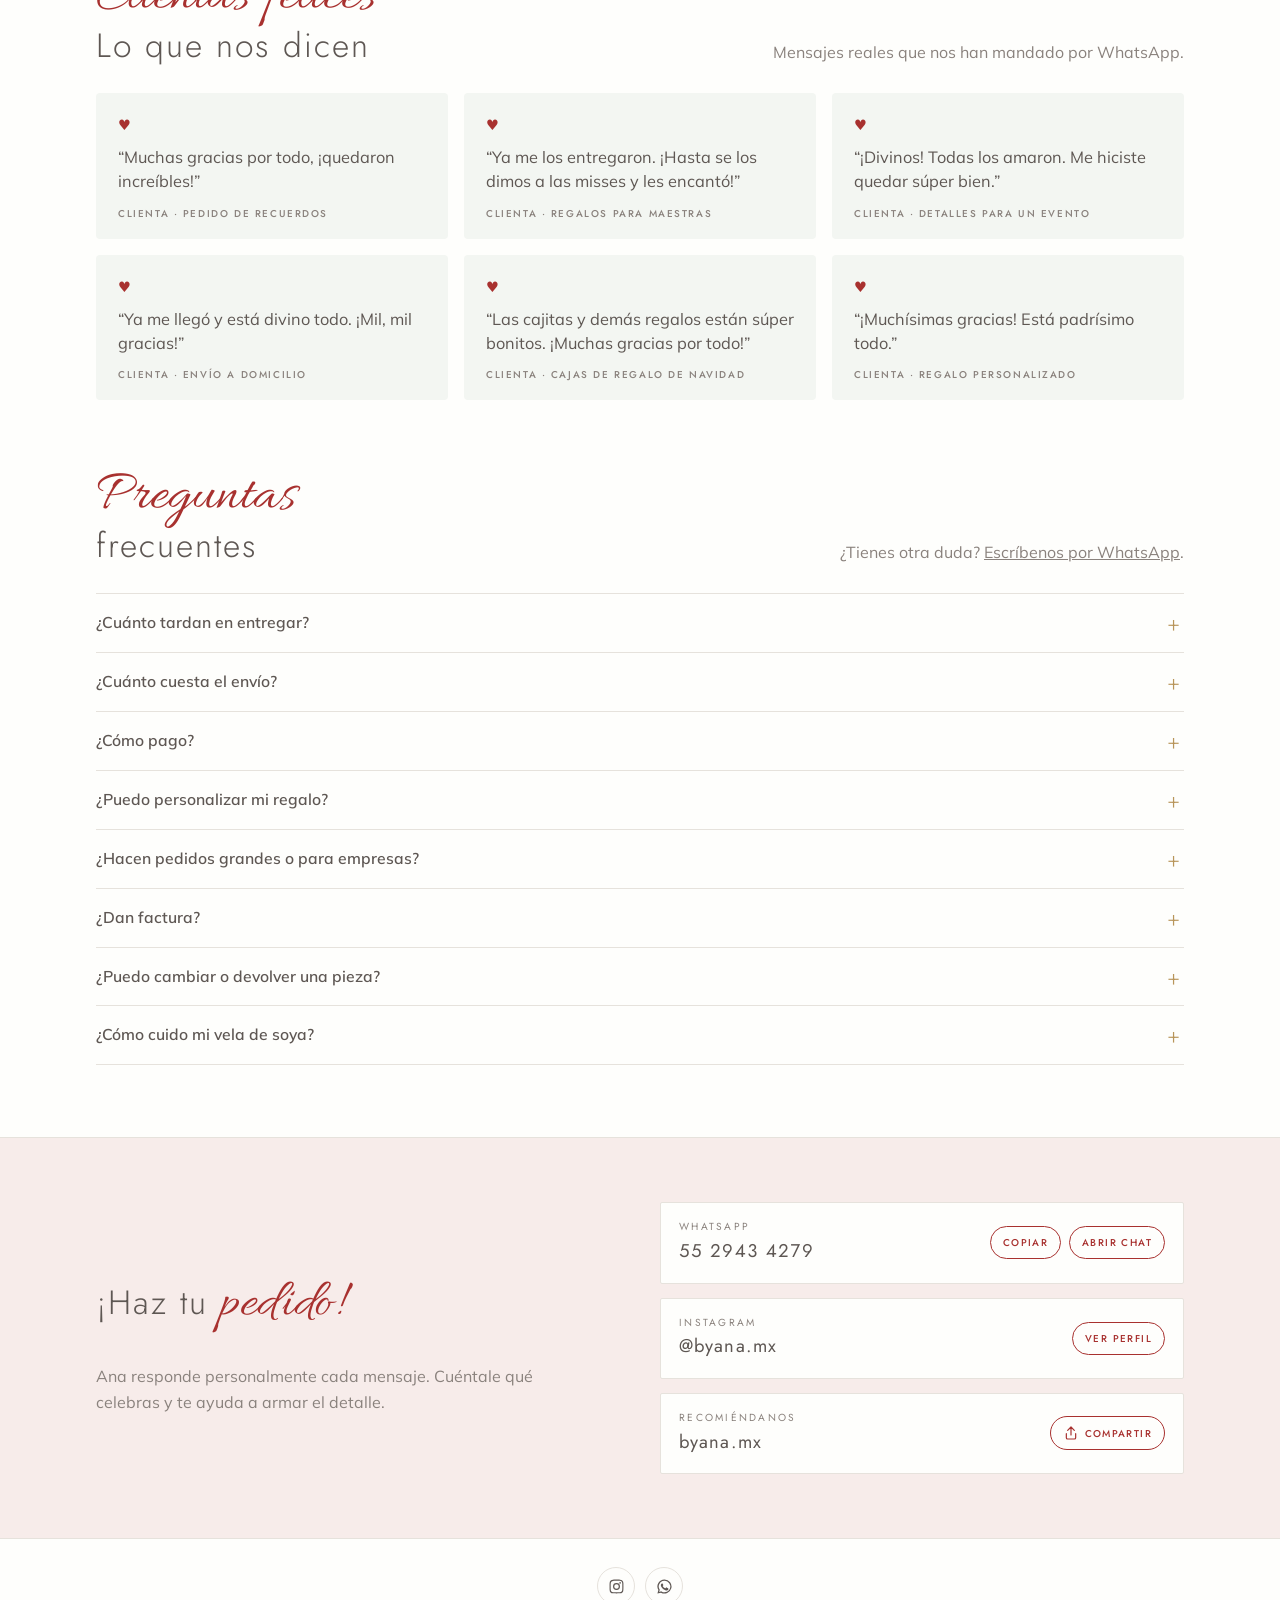
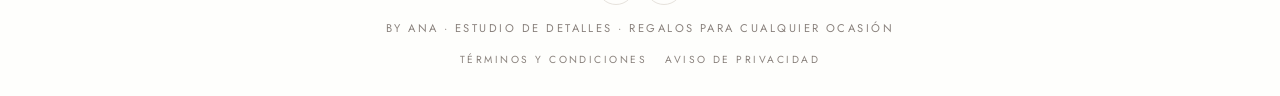
==== commit 285b312d: "Carrusel: aviso del cupón BUENFIN15 (solo hoy), se quita solo el 17 nov a las 11:59 p.m. CDMX Co-Aut" ====
--- a/index.html
+++ b/index.html
@@ -339,7 +339,14 @@
 .hs-dots{display:flex;gap:8px}
 .hs-dots button{width:9px;height:9px;padding:0;border-radius:50%;border:0;background:var(--line);cursor:pointer}
 .hs-dots button[aria-current="true"]{background:var(--accent)}
-body[data-season="siempre"] .prod,body[data-season="siempre"] .hs-ctl{display:none}
+body[data-season="siempre"] .prod,body[data-season="siempre"]:not(.con-promo) .hs-ctl{display:none}
+.promo .ph{font-family:var(--caps);font-weight:300;font-size:clamp(1.7rem,3.6vw,2.6rem);letter-spacing:.03em;line-height:1.15;margin:.3em 0 .4em}
+.promo .ph .script{display:block;color:var(--accent);font-size:1.25em;line-height:1.1}
+.promo .eyebrow{color:var(--accent)}
+.promo p{color:var(--ink-soft);margin:0 0 1em;max-width:32em}
+.promo-code{font-family:ui-monospace,Menlo,monospace;letter-spacing:.06em;color:var(--accent);border:1px dashed var(--gold);border-radius:3px;padding:1px 7px;background:#fff;white-space:nowrap}
+.promo .btn{cursor:pointer}
+@media (max-width:820px){.promo{text-align:center}.promo p{margin-inline:auto}.promo .ctas{justify-content:center}}
 @media (max-width:820px){.prod{grid-template-columns:1fr;text-align:center;gap:14px}.prod img{max-width:220px;margin-inline:auto}.hs-ctl{justify-content:center}}
 
 /* Entregas reales */
@@ -385,6 +392,13 @@
       </div>
       <div class="hero-car" aria-label="Destacados">
         <div class="hs-track" id="hs-track">
+          <!-- Promo con fecha de fin: se quita sola al pasar data-hasta (hora de CDMX) -->
+          <div class="hs promo" data-hasta="2026-11-18T00:00:00-06:00">
+            <div class="eyebrow caps">Buen Fin · solo hoy</div>
+            <h2 class="ph">15% de descuento <span class="script">en toda la tienda</span></h2>
+            <p>Usa el cupón <b class="promo-code">BUENFIN15</b> en tu carrito. Válido solo hasta hoy, martes 17 de noviembre, a las 11:59 p.m.</p>
+            <div class="ctas"><button type="button" class="btn solid" id="promo-copy" data-code="BUENFIN15">Copiar cupón</button><a class="btn ghost" href="#navidad">Ver catálogo</a></div>
+          </div>
           <div class="hs hero-copy">
         <div class="eyebrow caps" id="hero-eyebrow">Catálogo Navidad 2026</div>
         <h1 id="hero-title">Velas, joyería y regalos <span class="script">hechos a mano</span></h1>
@@ -1055,10 +1069,16 @@
 }
 // Hero en carrusel
 (()=>{
-  const tr=$("hs-track"), sl=[...tr.children], dots=$("hs-dots"); let i=0, t;
-  const n=()=>document.body.dataset.season==="siempre"?1:sl.length;
-  dots.innerHTML=sl.map((_,k)=>`<button type="button" aria-label="Diapositiva ${k+1}"></button>`).join("");
+  const tr=$("hs-track"), dots=$("hs-dots"); let i=0, t;
+  // Promos con fecha de fin: fuera del carrusel cuando ya pasó su hora
+  const vencida=p=>Date.now()>=Date.parse(p.dataset.hasta);
+  tr.querySelectorAll(".promo[data-hasta]").forEach(p=>{ if(vencida(p)) p.remove(); else { const ms=Date.parse(p.dataset.hasta)-Date.now(); if(ms<864e5) setTimeout(()=>{ p.remove(); document.body.classList.toggle("con-promo",!!tr.querySelector(".promo")); i=0; tr.scrollTo({left:0}); pintaDots(); },ms); } });
+  document.body.classList.toggle("con-promo",!!tr.querySelector(".promo"));
+  const vis=()=>[...tr.children].filter(s=>getComputedStyle(s).display!=="none");
+  const n=()=>vis().length;
+  const pintaDots=()=>{ dots.innerHTML=vis().map((_,k)=>`<button type="button" aria-label="Diapositiva ${k+1}"></button>`).join(""); marca(); };
   const marca=()=>dots.querySelectorAll("button").forEach((b,k)=>b.setAttribute("aria-current",k===i));
+  pintaDots();
   const ir=k=>{ i=(k+n())%n(); tr.scrollTo({left:i*tr.clientWidth,behavior:"smooth"}); marca(); };
   const auto=()=>{ clearInterval(t); t=setInterval(()=>{ if(!document.hidden && n()>1) ir(i+1); },6000); };
   tr.addEventListener("scroll",()=>{ const k=Math.round(tr.scrollLeft/tr.clientWidth); if(k!==i){ i=k; marca(); } },{passive:true});
@@ -1067,7 +1087,8 @@
   dots.onclick=e=>{ const b=e.target.closest("button"); if(b){ ir([...dots.children].indexOf(b)); auto(); } };
   tr.addEventListener("click",e=>{ const s=e.target.closest(".prod"); if(s){ e.preventDefault(); openProduct(s.dataset.id); } });
   tr.addEventListener("pointerdown",auto);
-  document.querySelector(".season").addEventListener("click",()=>{ i=0; tr.scrollTo({left:0}); marca(); });
+  document.querySelector(".season").addEventListener("click",()=>{ setTimeout(()=>{ i=0; tr.scrollTo({left:0}); pintaDots(); }); });
+  const pc=$("promo-copy"); if(pc) pc.onclick=async e=>{ e.stopPropagation(); const c=pc.dataset.code; try{ await navigator.clipboard.writeText(c); }catch(_){} $("c-cupon").value=c; pc.textContent="¡Copiado!"; toast(`Cupón ${c} copiado. Pégalo en tu carrito (ya quedó escrito ahí).`); setTimeout(()=>pc.textContent="Copiar cupón",2500); };
   marca(); if(!matchMedia("(prefers-reduced-motion: reduce)").matches) auto();
 })();
 // Galería de entregas
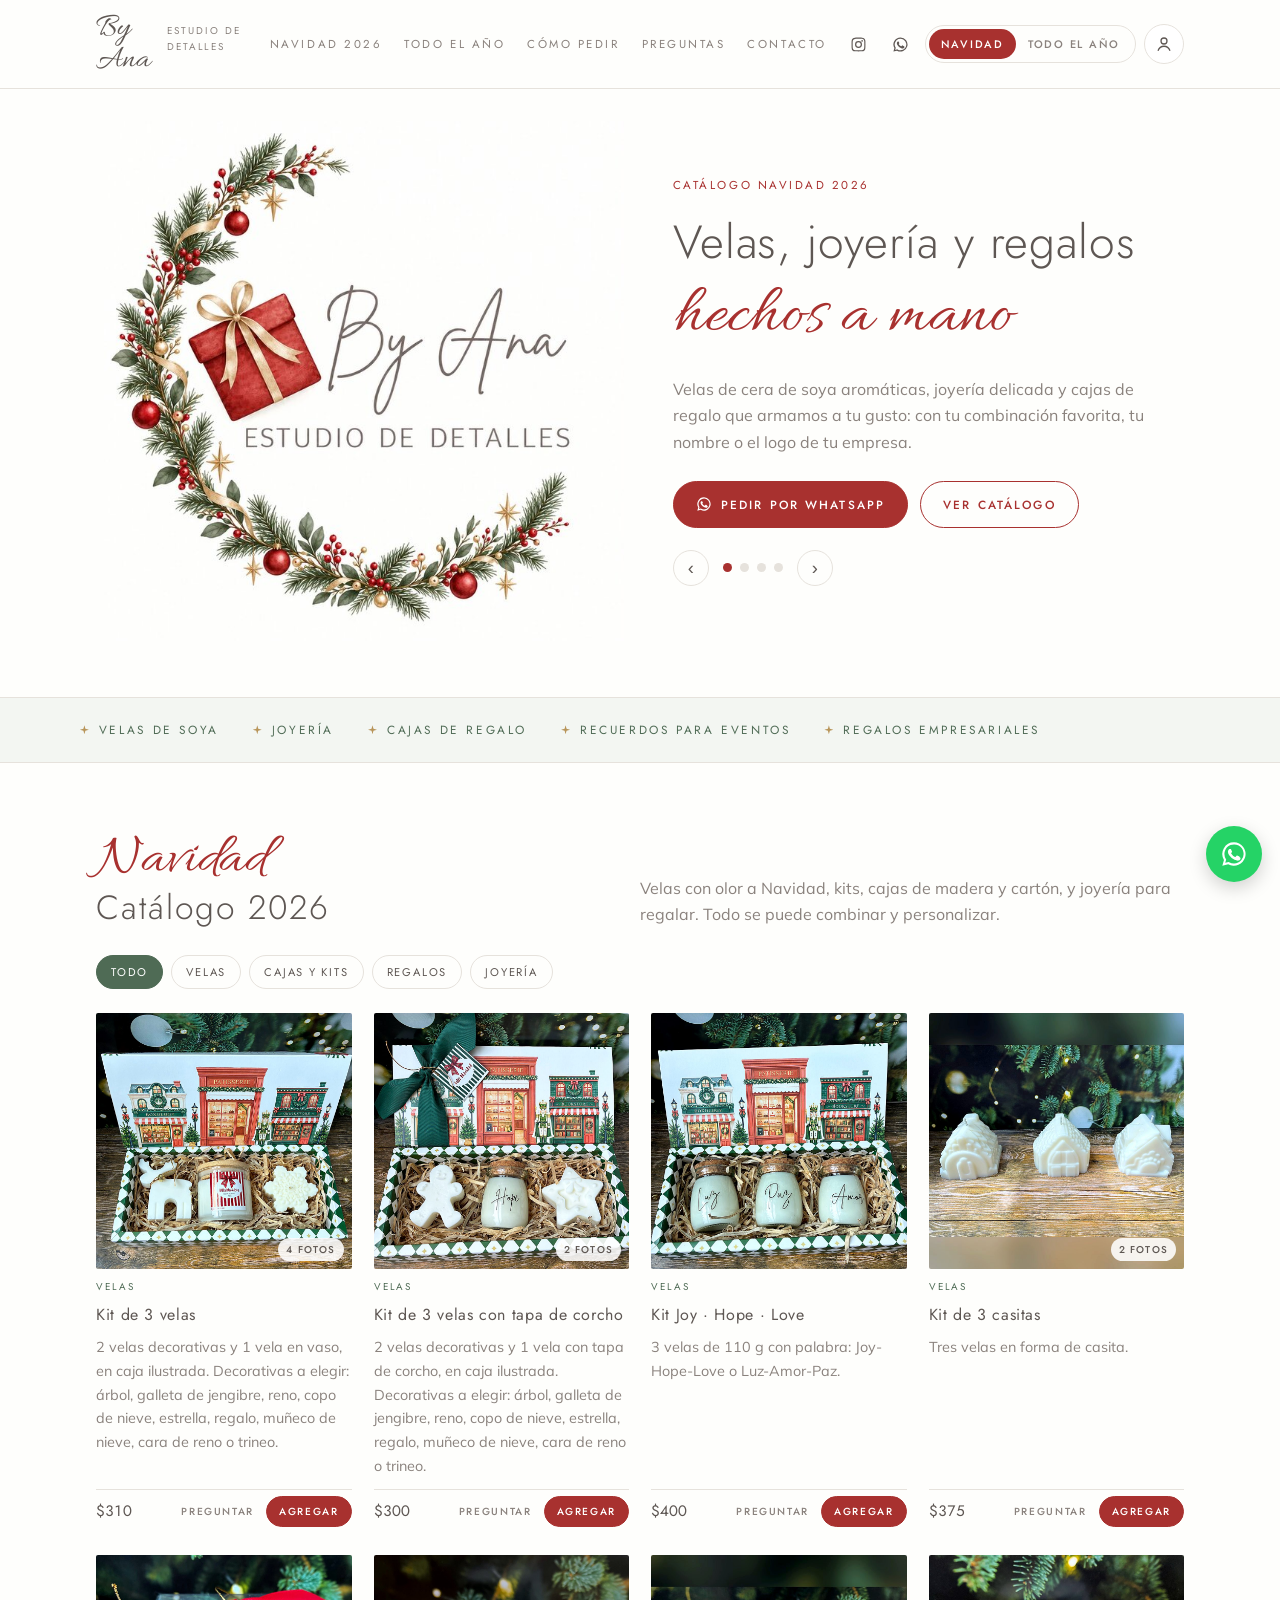
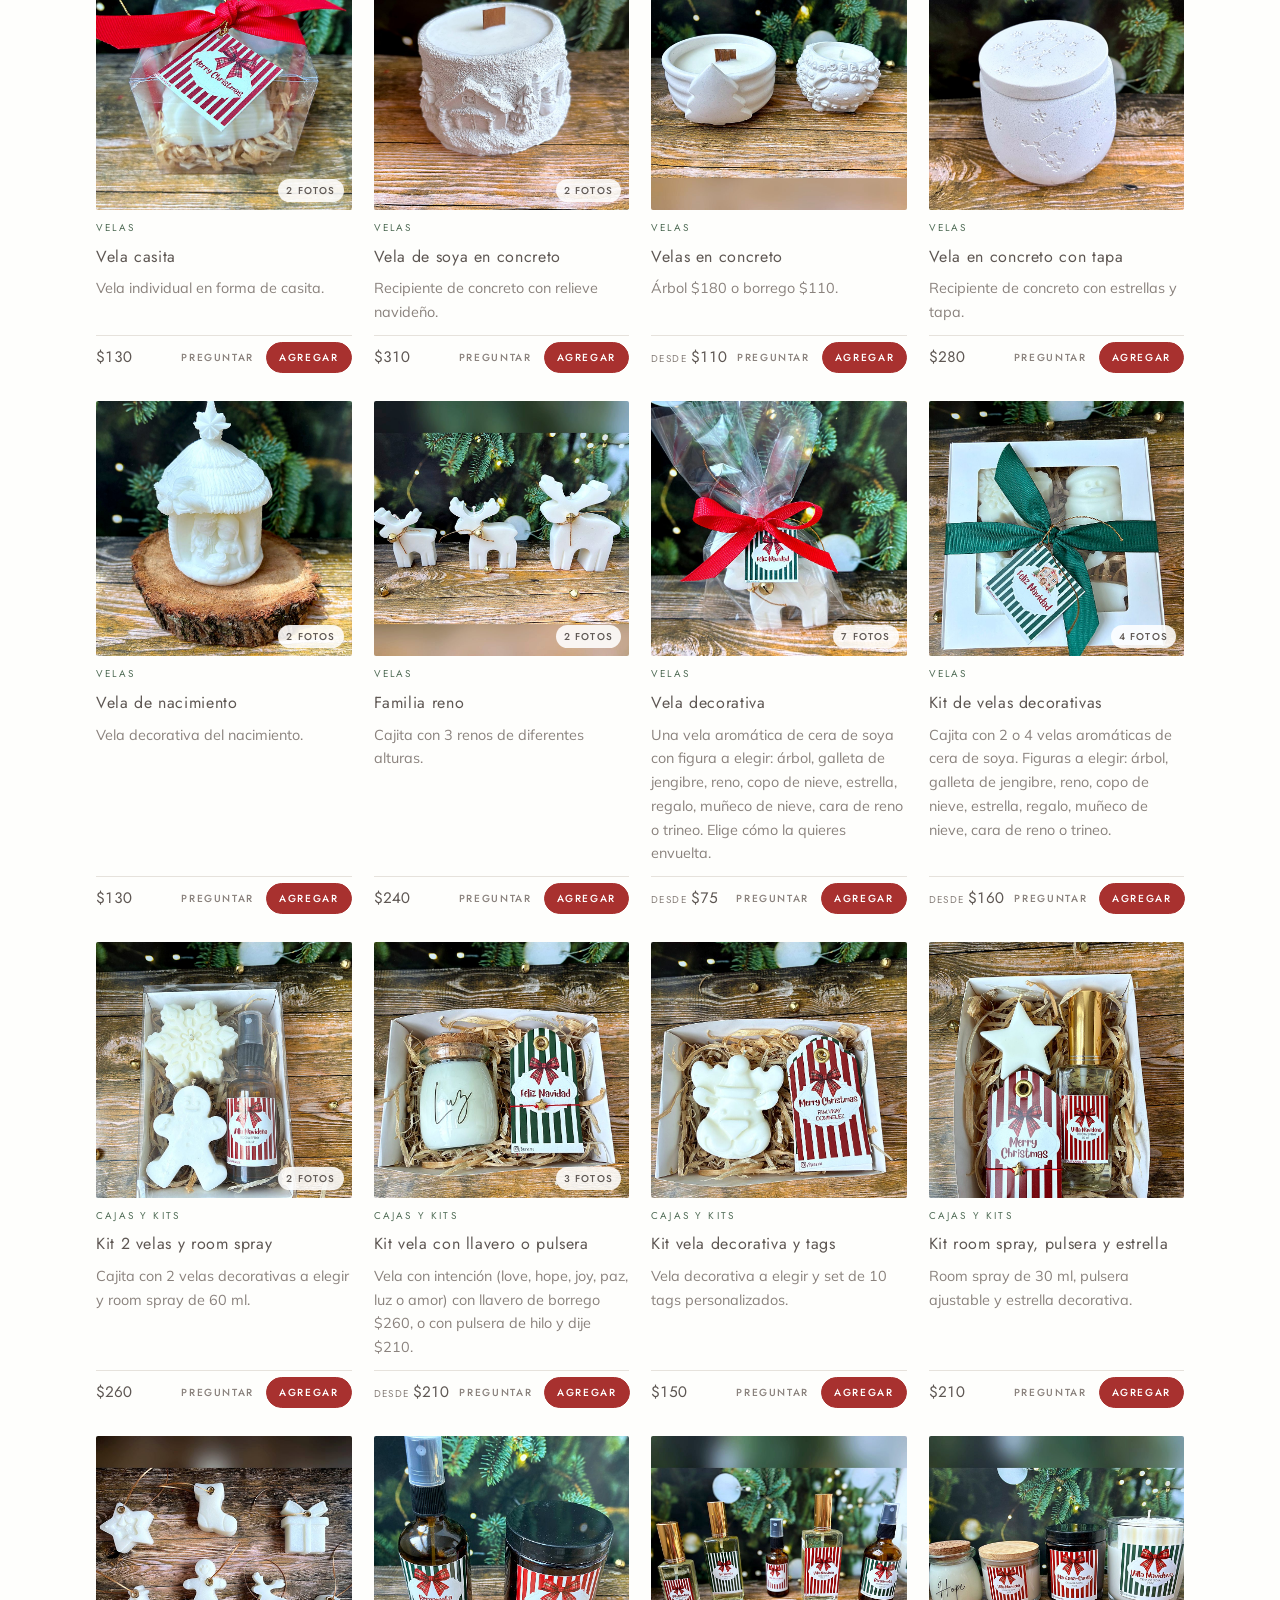
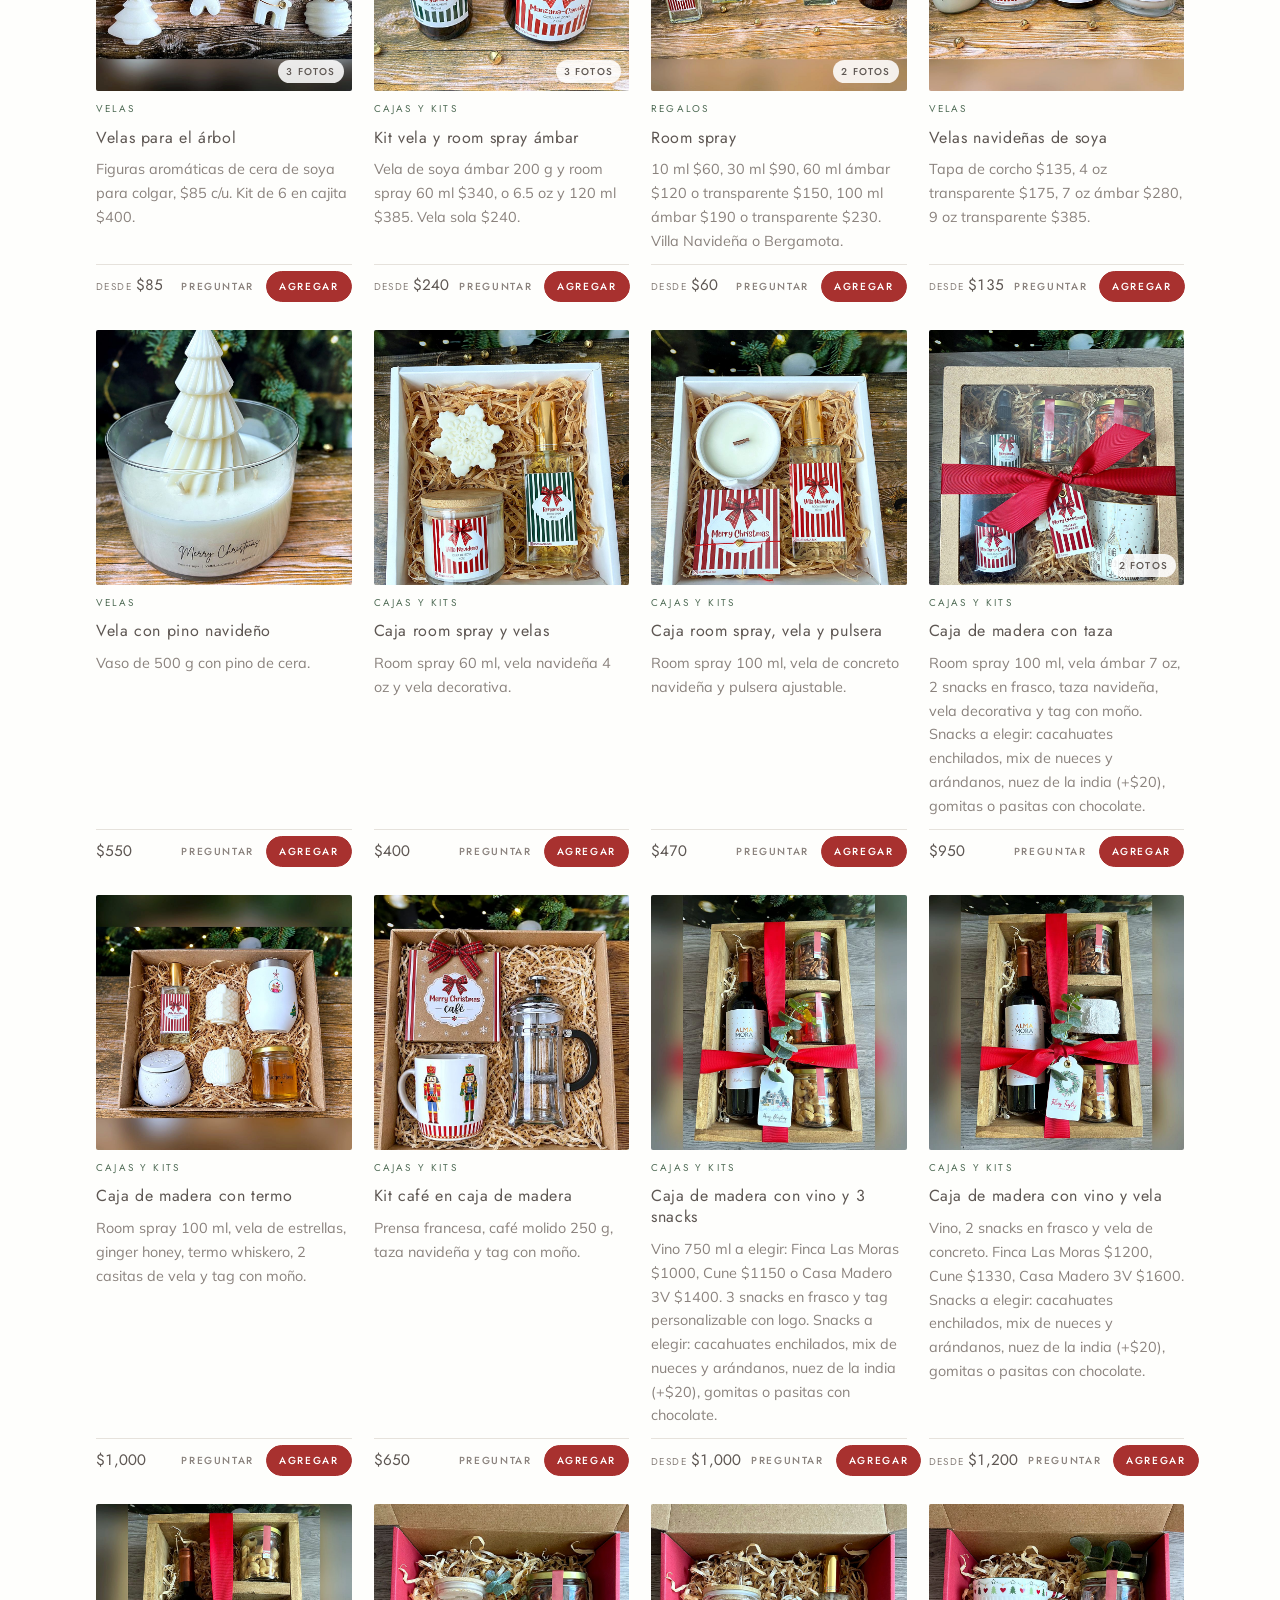
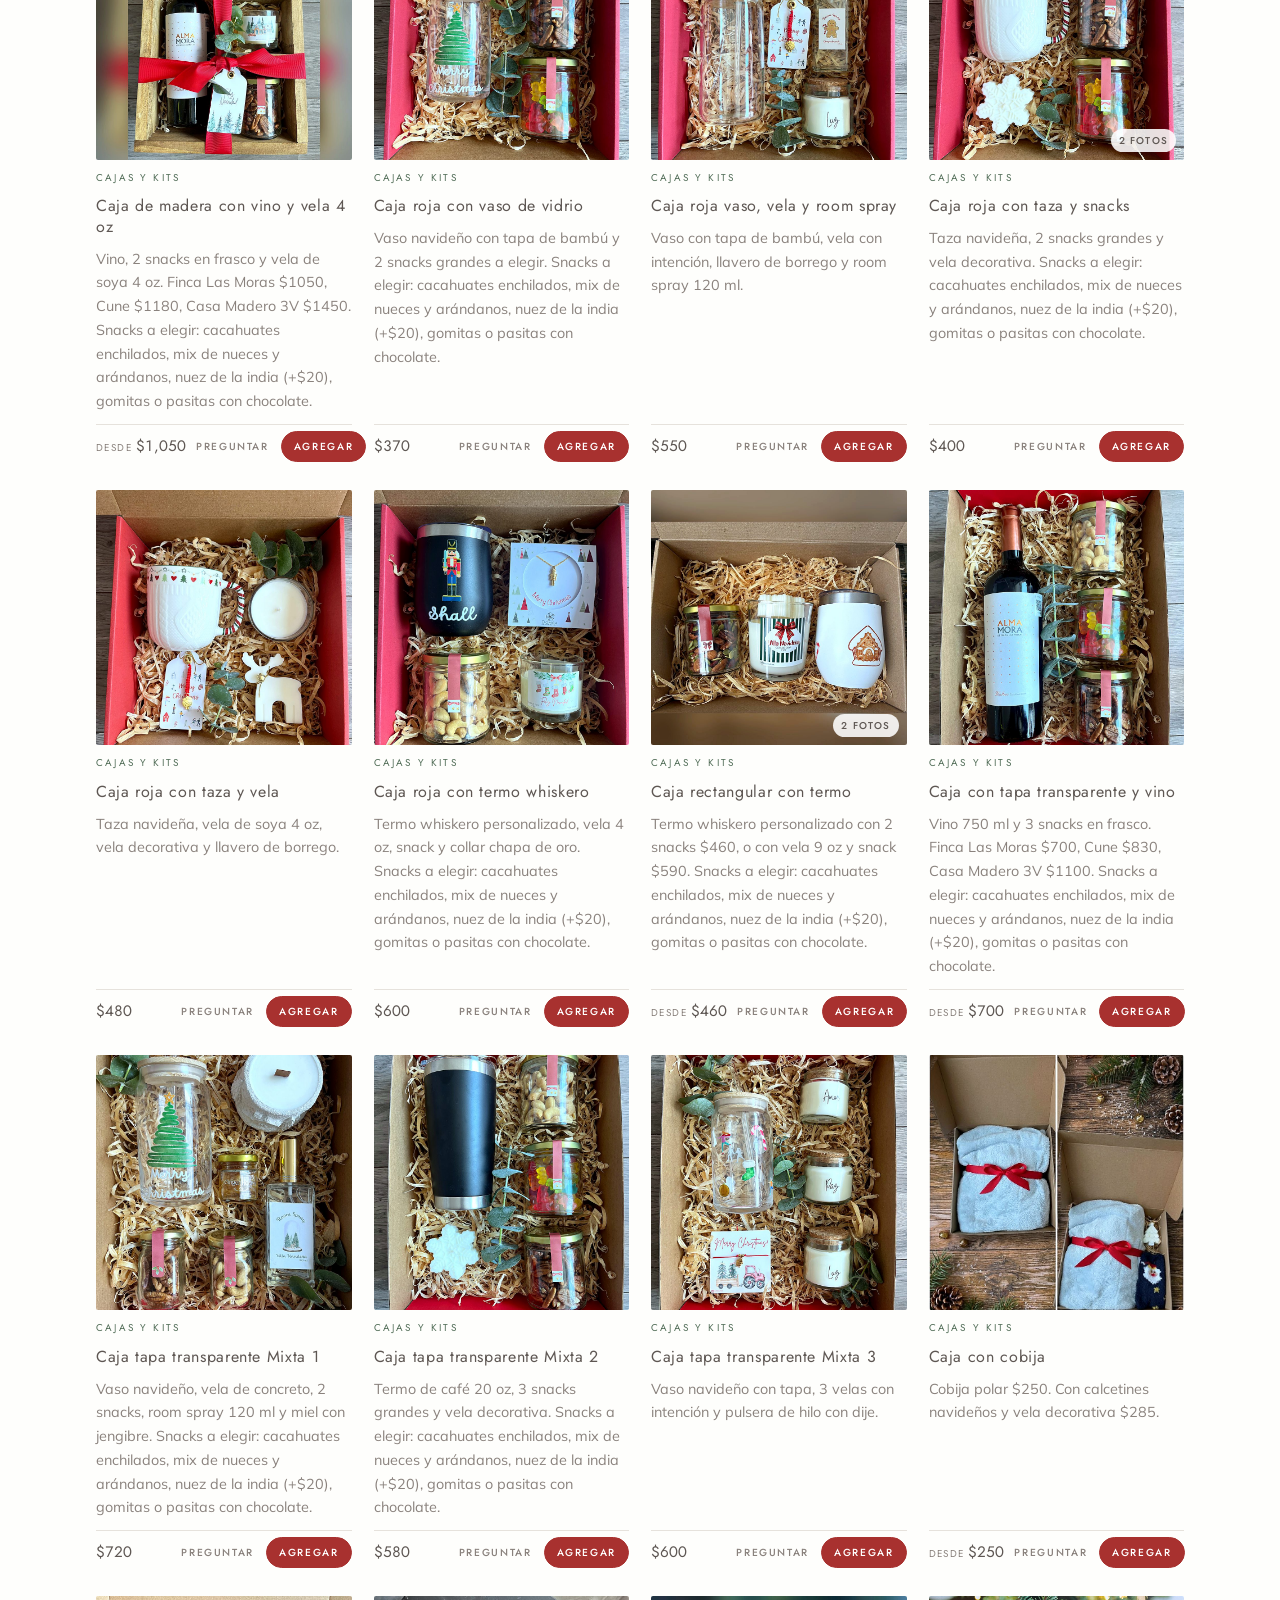
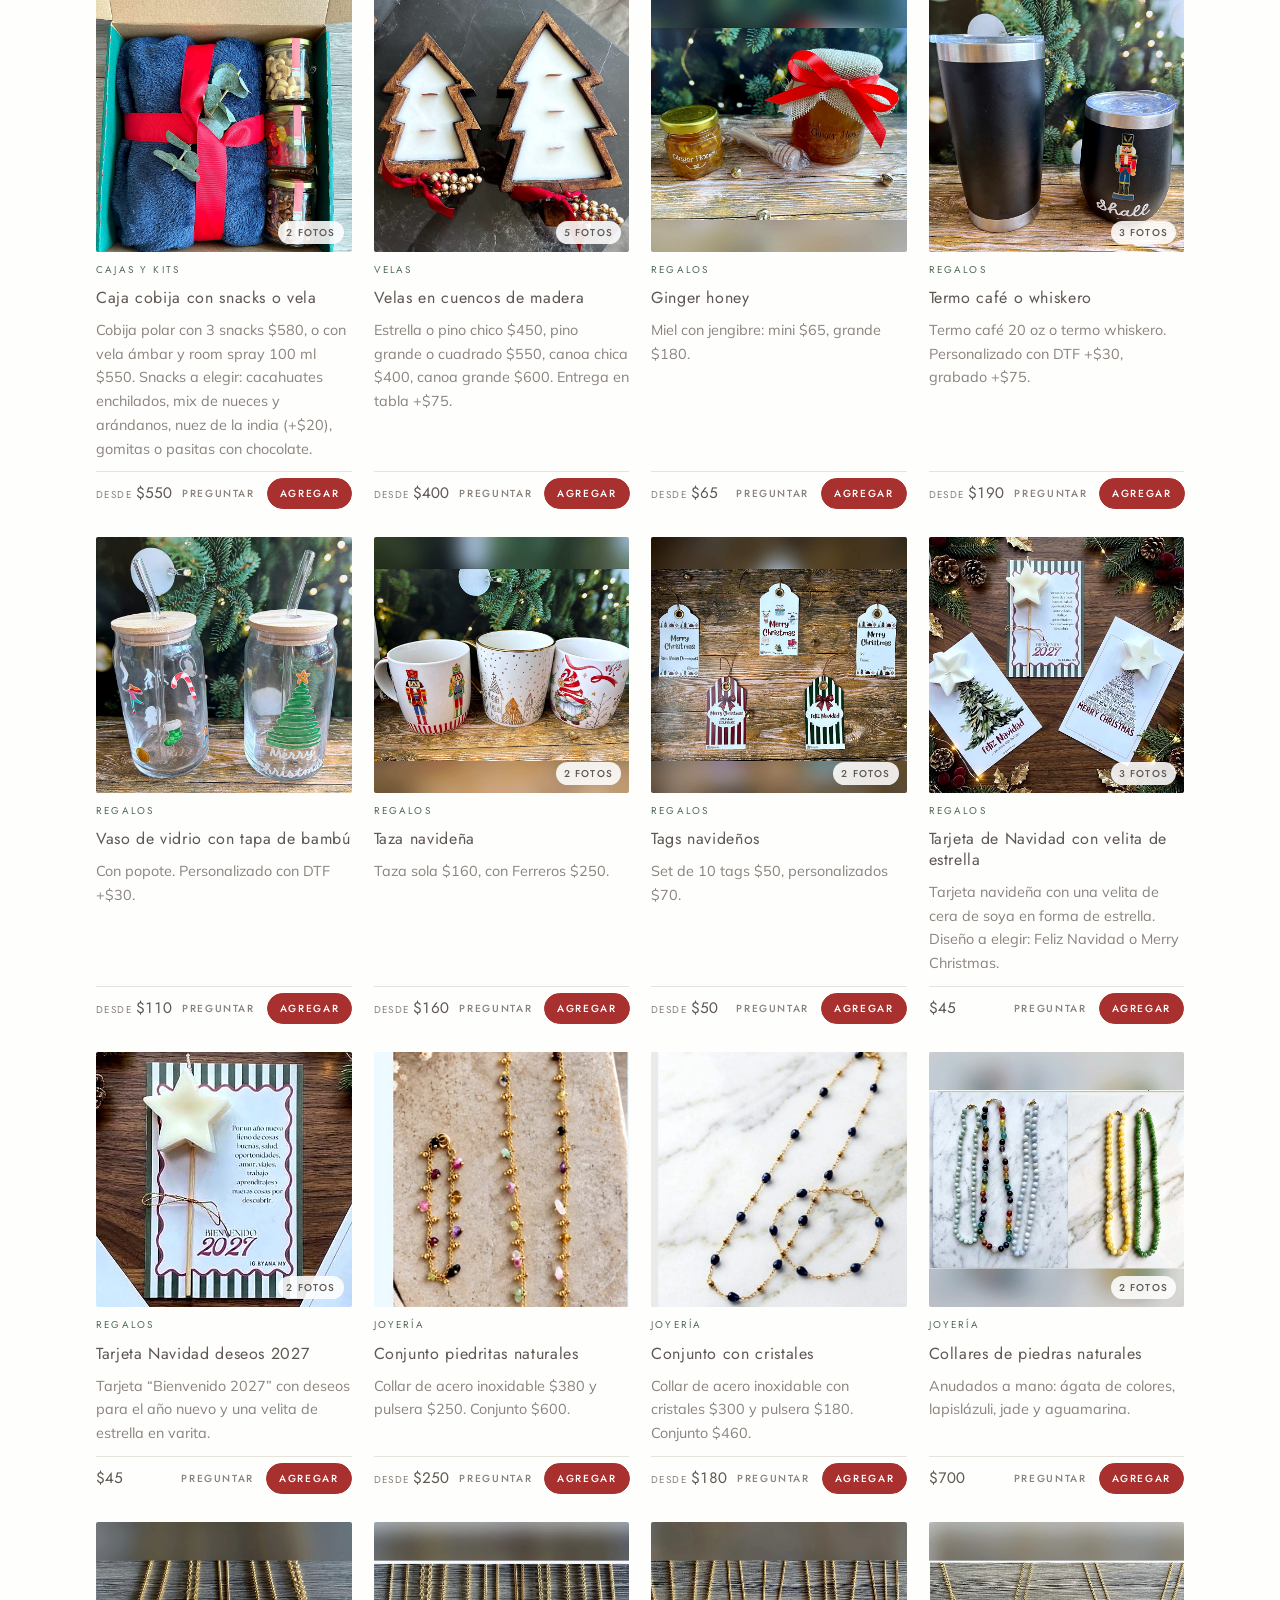
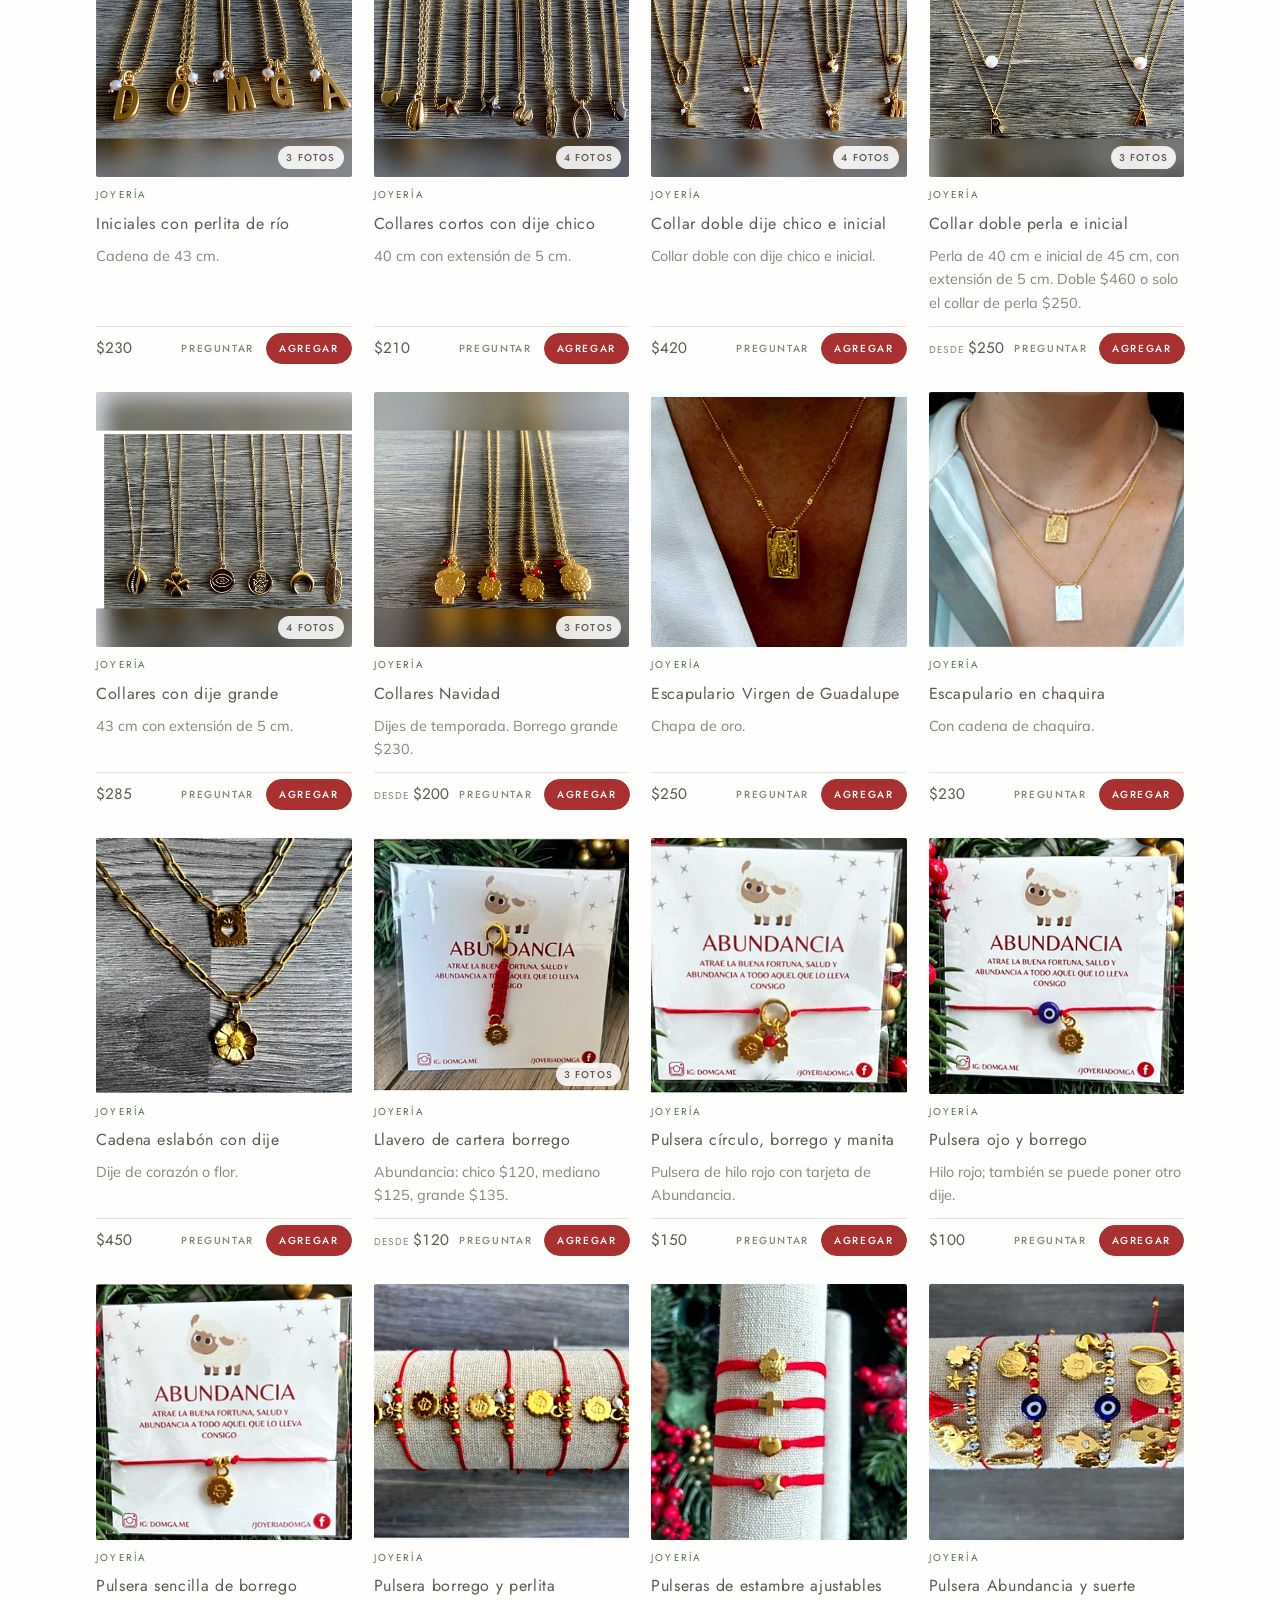
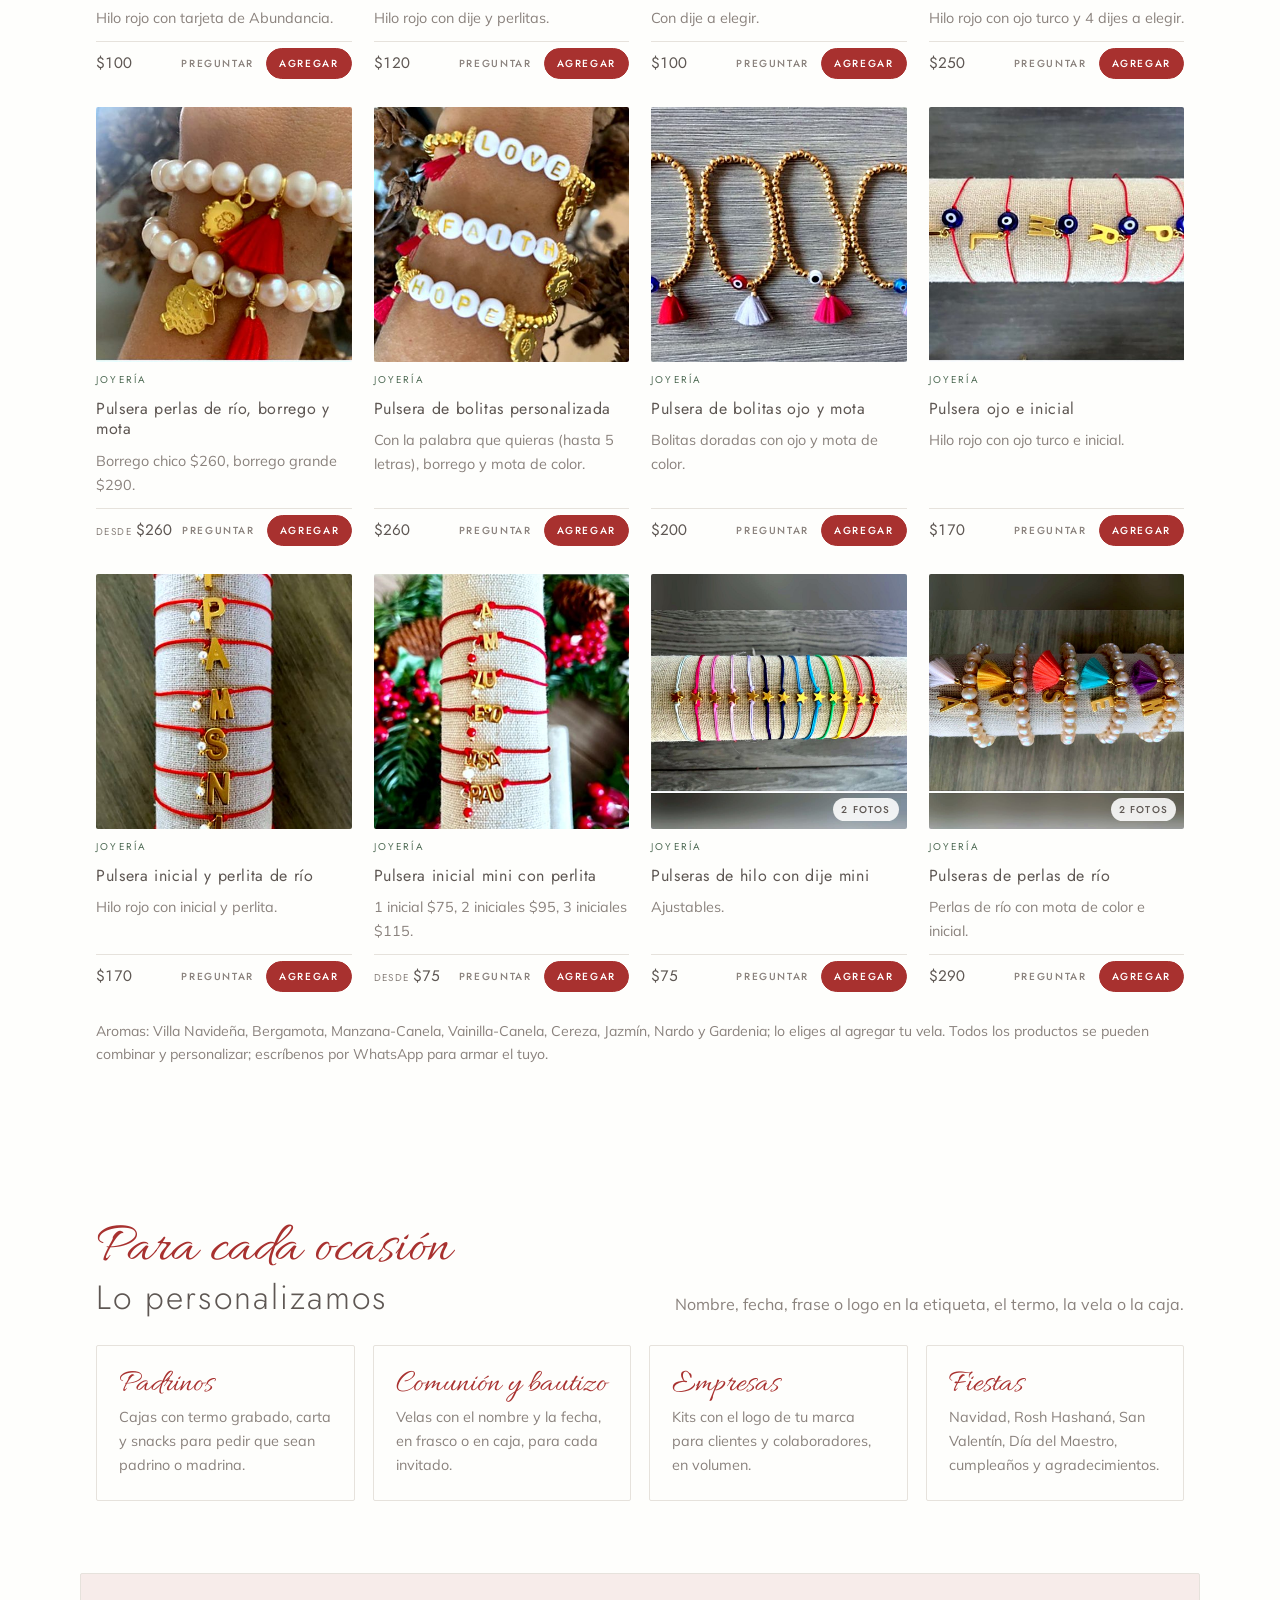
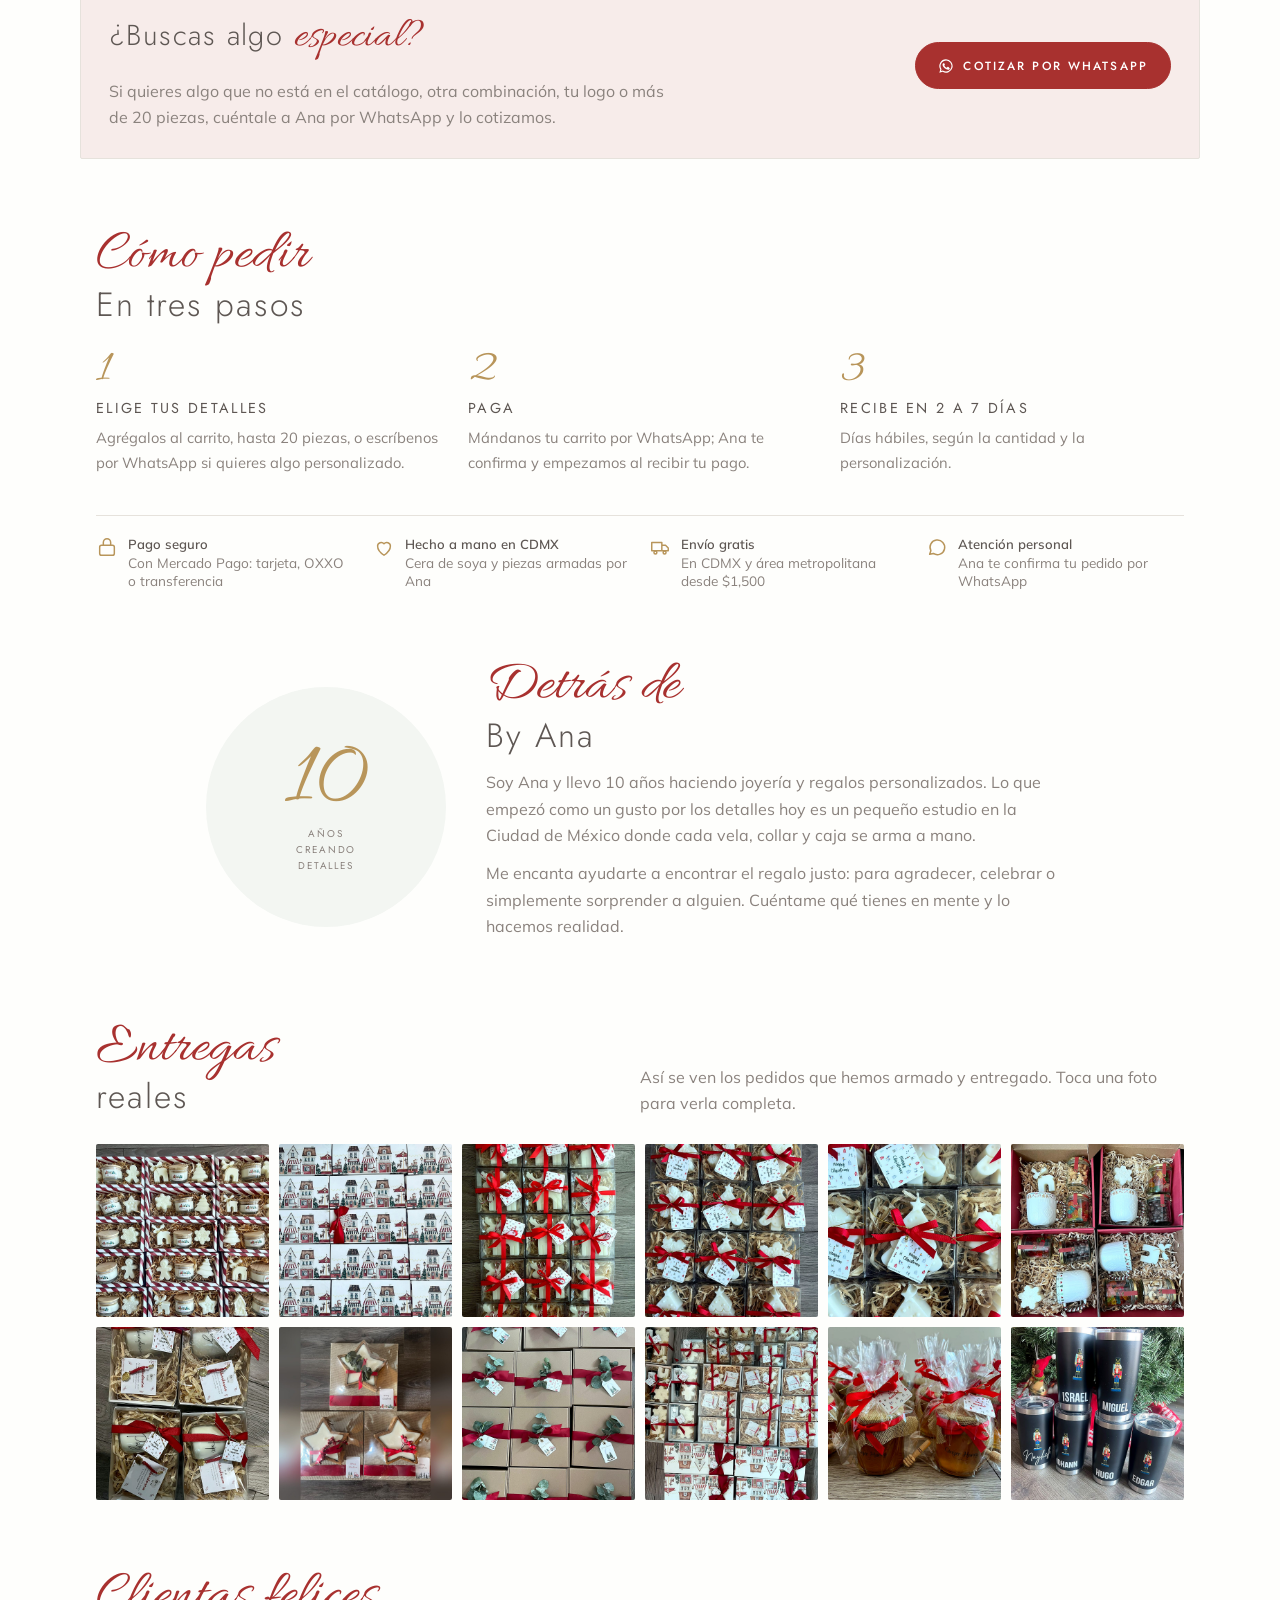
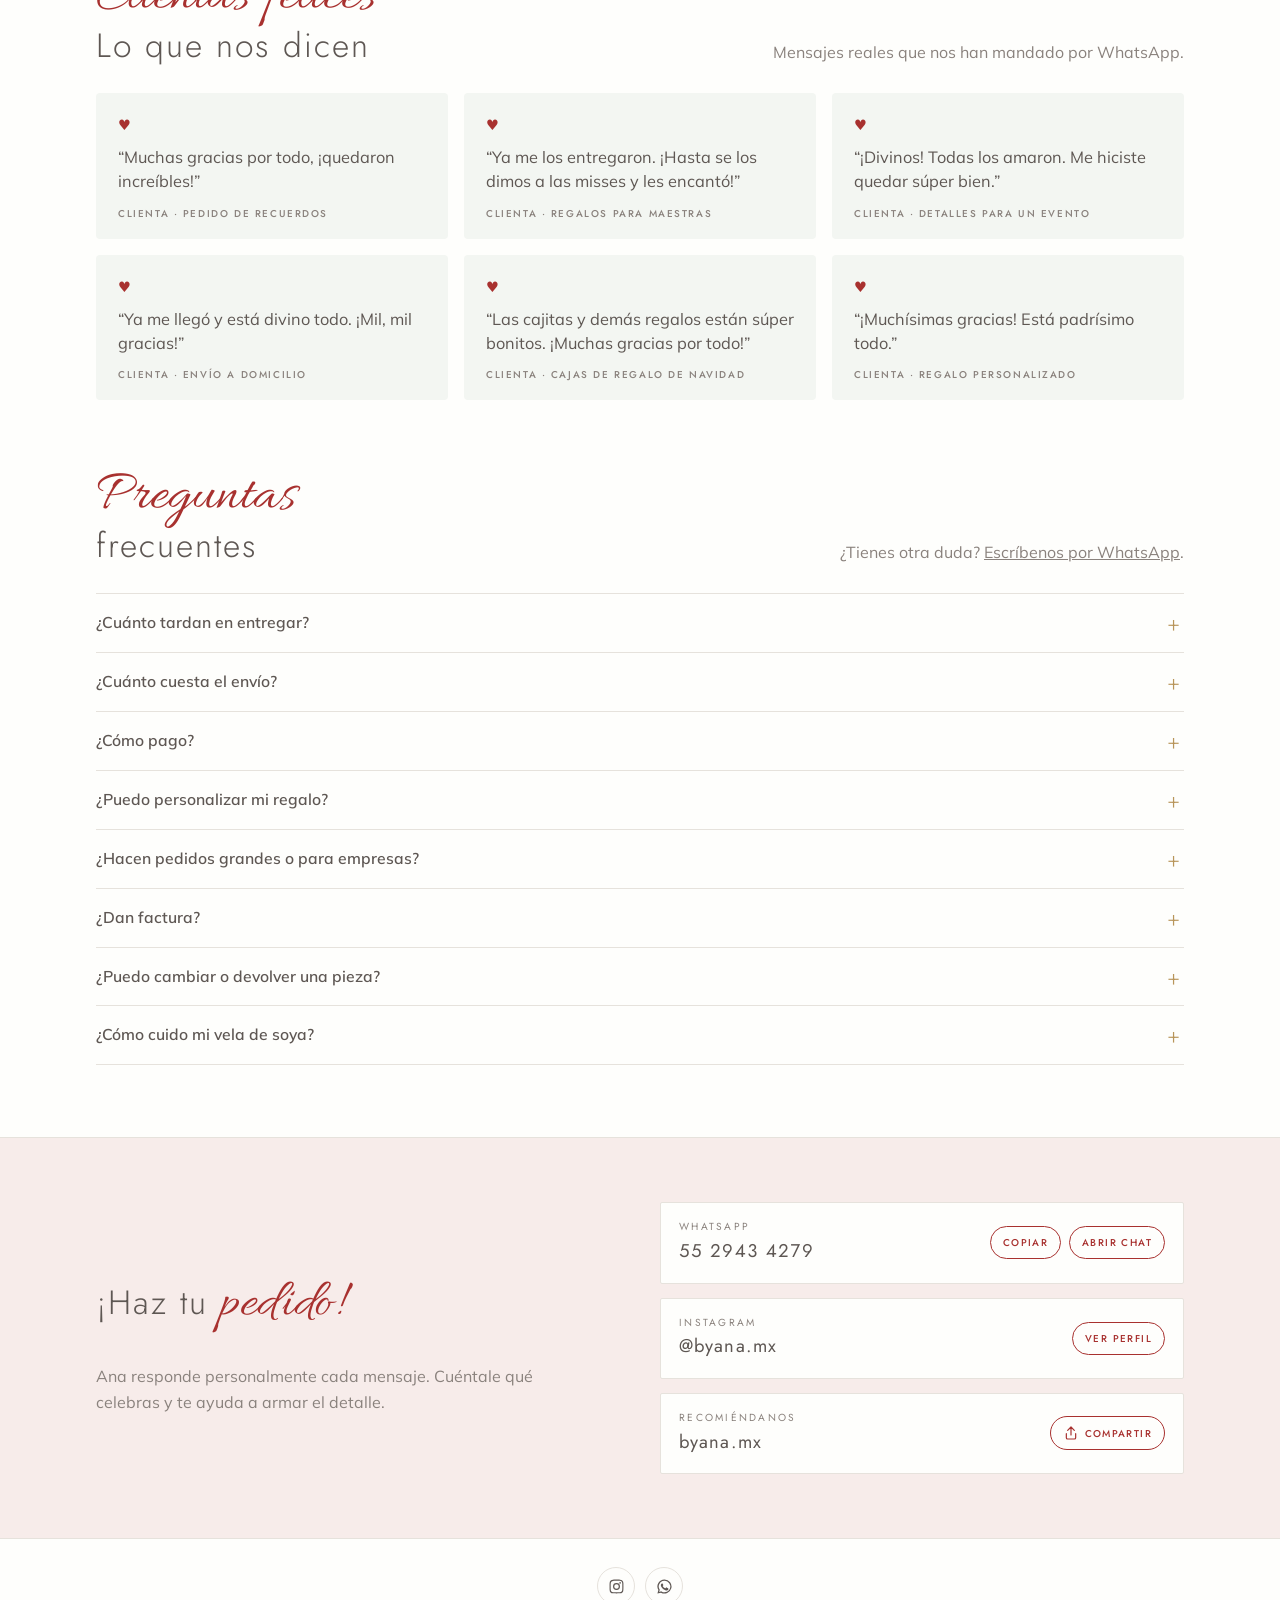
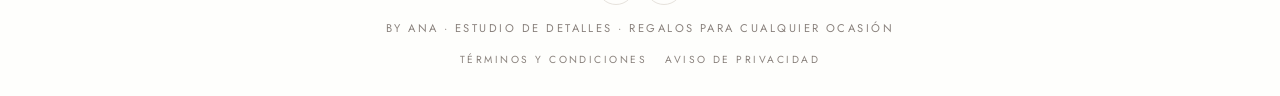
==== commit 0a28fd52: "Celular: productos y precios desde la primera pantalla y dos productos por fila - Logo del hero más " ====
--- a/index.html
+++ b/index.html
@@ -358,6 +358,48 @@
 .lb[hidden]{display:none!important}
 .lb img{max-width:min(92vw,900px);max-height:86vh;border-radius:2px}
 .lb button{position:absolute;top:14px;right:14px;width:42px;height:42px;border-radius:50%;border:0;background:#fff;font-size:1.3rem;cursor:pointer}
+
+/* Celular: productos y precios desde la primera pantalla, dos por fila */
+@media (max-width:600px){
+  .hero{padding-block:8px 20px}
+  .hero-grid{gap:4px}
+  .logo{max-width:96px}
+  .hs-track{align-items:flex-start}
+  .hero-copy p,.head p{display:none}
+  .hero h1{font-size:1.6rem}
+  .ctas{gap:8px;flex-wrap:nowrap}
+  .ctas .btn{padding:11px 14px;font-size:.62rem;letter-spacing:.12em}
+  .promo .ph{font-size:1.6rem}
+  .prod{grid-template-columns:120px minmax(0,1fr);gap:14px;text-align:left}
+  .prod img{max-width:none;margin:0}
+  .prod p{display:none}
+  .prod .ph{font-size:1.35rem}
+  .prod .price{margin-bottom:.6em}
+  .prod p,.promo p,.hero-copy p{font-size:.9rem;margin-bottom:.8em}
+  .prod .ph,.promo .ph,.hero h1{margin:.2em 0 .3em}
+  .hs-ctl{margin-top:12px}
+  .strip{display:none}
+  section.block{padding-block:40px}
+  #navidad,#siempre{padding-top:12px}
+  .head h2{font-size:1.2rem}
+  .head{margin-bottom:16px}
+  .head p{font-size:.9rem}
+  .chips{flex-wrap:nowrap;overflow-x:auto;scrollbar-width:none;margin-inline:-16px;padding-inline:16px;margin-bottom:16px}
+  .chips::-webkit-scrollbar{display:none}
+  .chips button{flex:none}
+  .grid{grid-template-columns:repeat(2,minmax(0,1fr));gap:26px 12px}
+  .card{gap:6px}
+  .card .tag{font-size:.56rem}
+  .card h3{font-size:.86rem}
+  .card p{display:-webkit-box;-webkit-line-clamp:2;-webkit-box-orient:vertical;overflow:hidden;font-size:.78rem;line-height:1.4}
+  .card .foot{flex-direction:column;align-items:stretch;gap:8px}
+  .card .acts{display:block}
+  .card .ask.q{display:none}
+  .card .add{width:100%;padding:9px 6px}
+  .card .acts .ask{display:block;text-align:center;padding:9px 0}
+  .card .acts .ask.q{display:none}
+  .nfotos{right:6px;bottom:6px;font-size:.54rem;padding:3px 6px}
+}
 </style>
 
 </head>
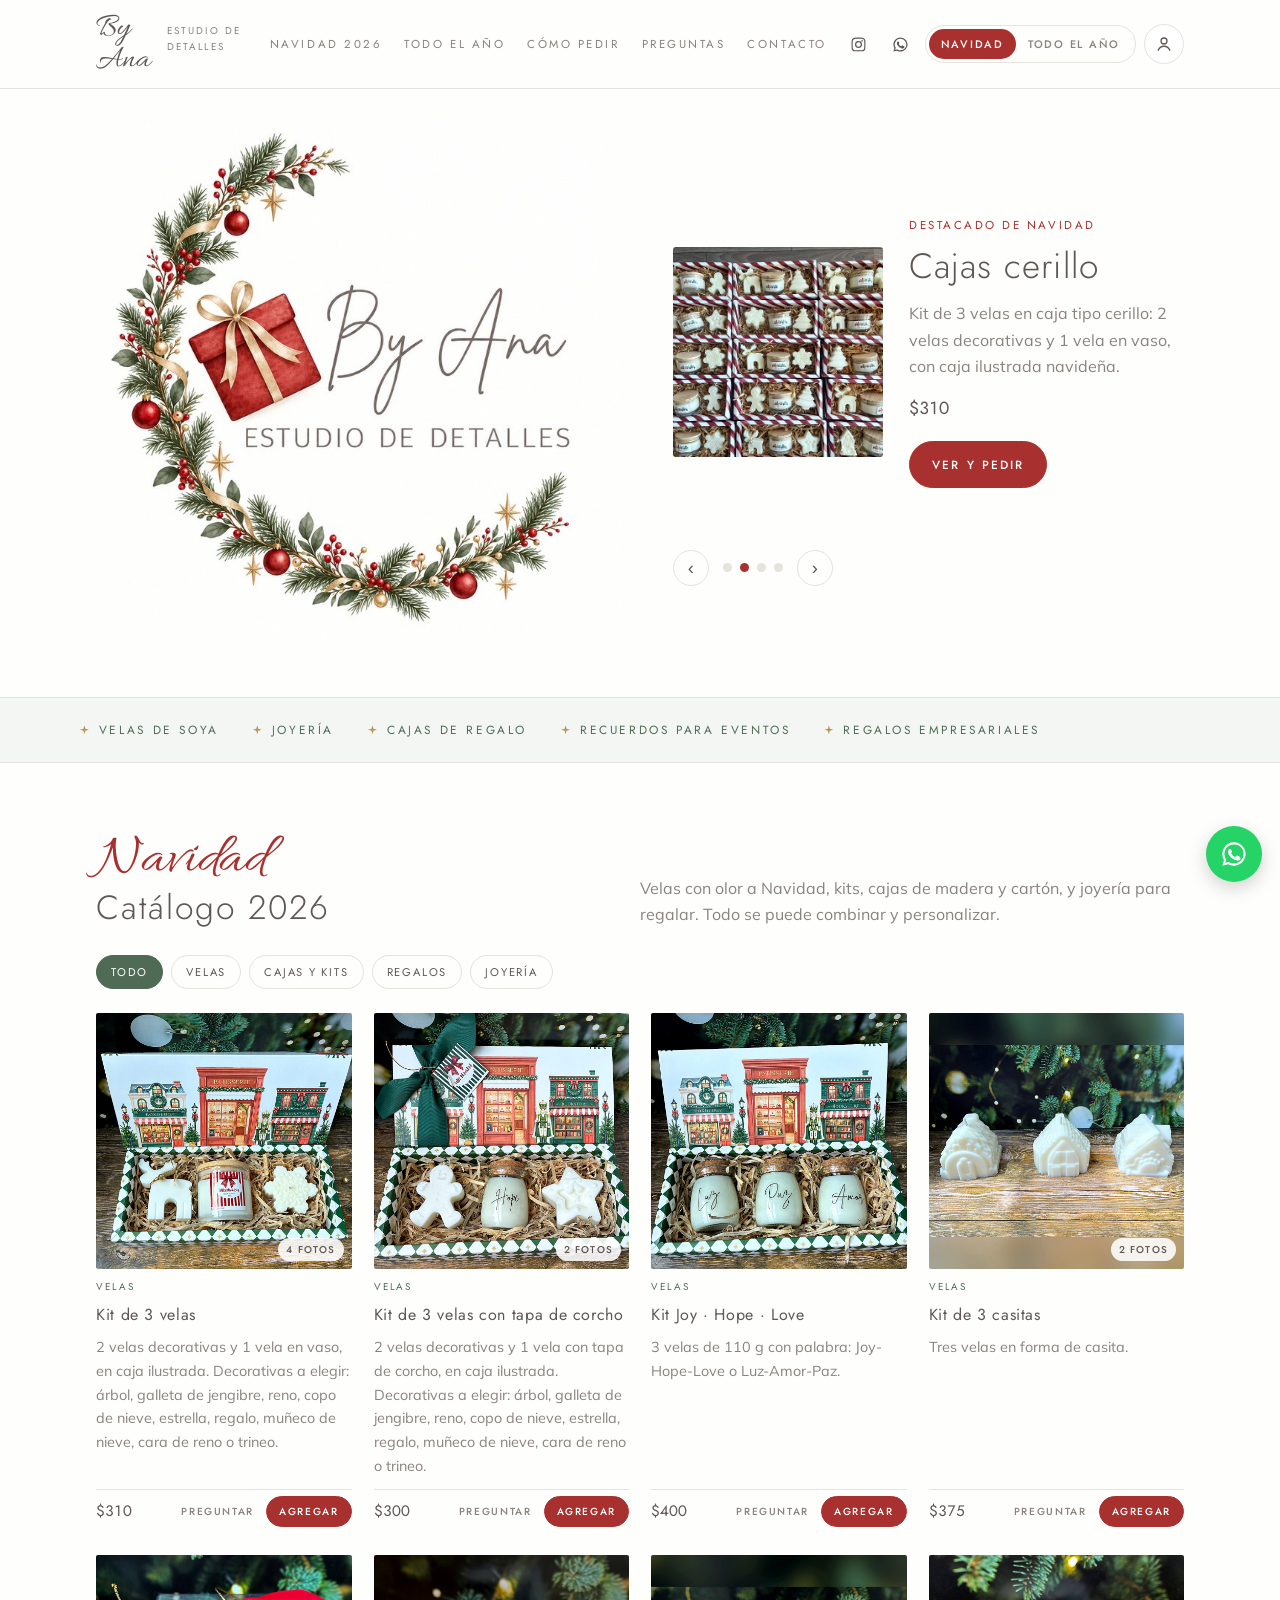
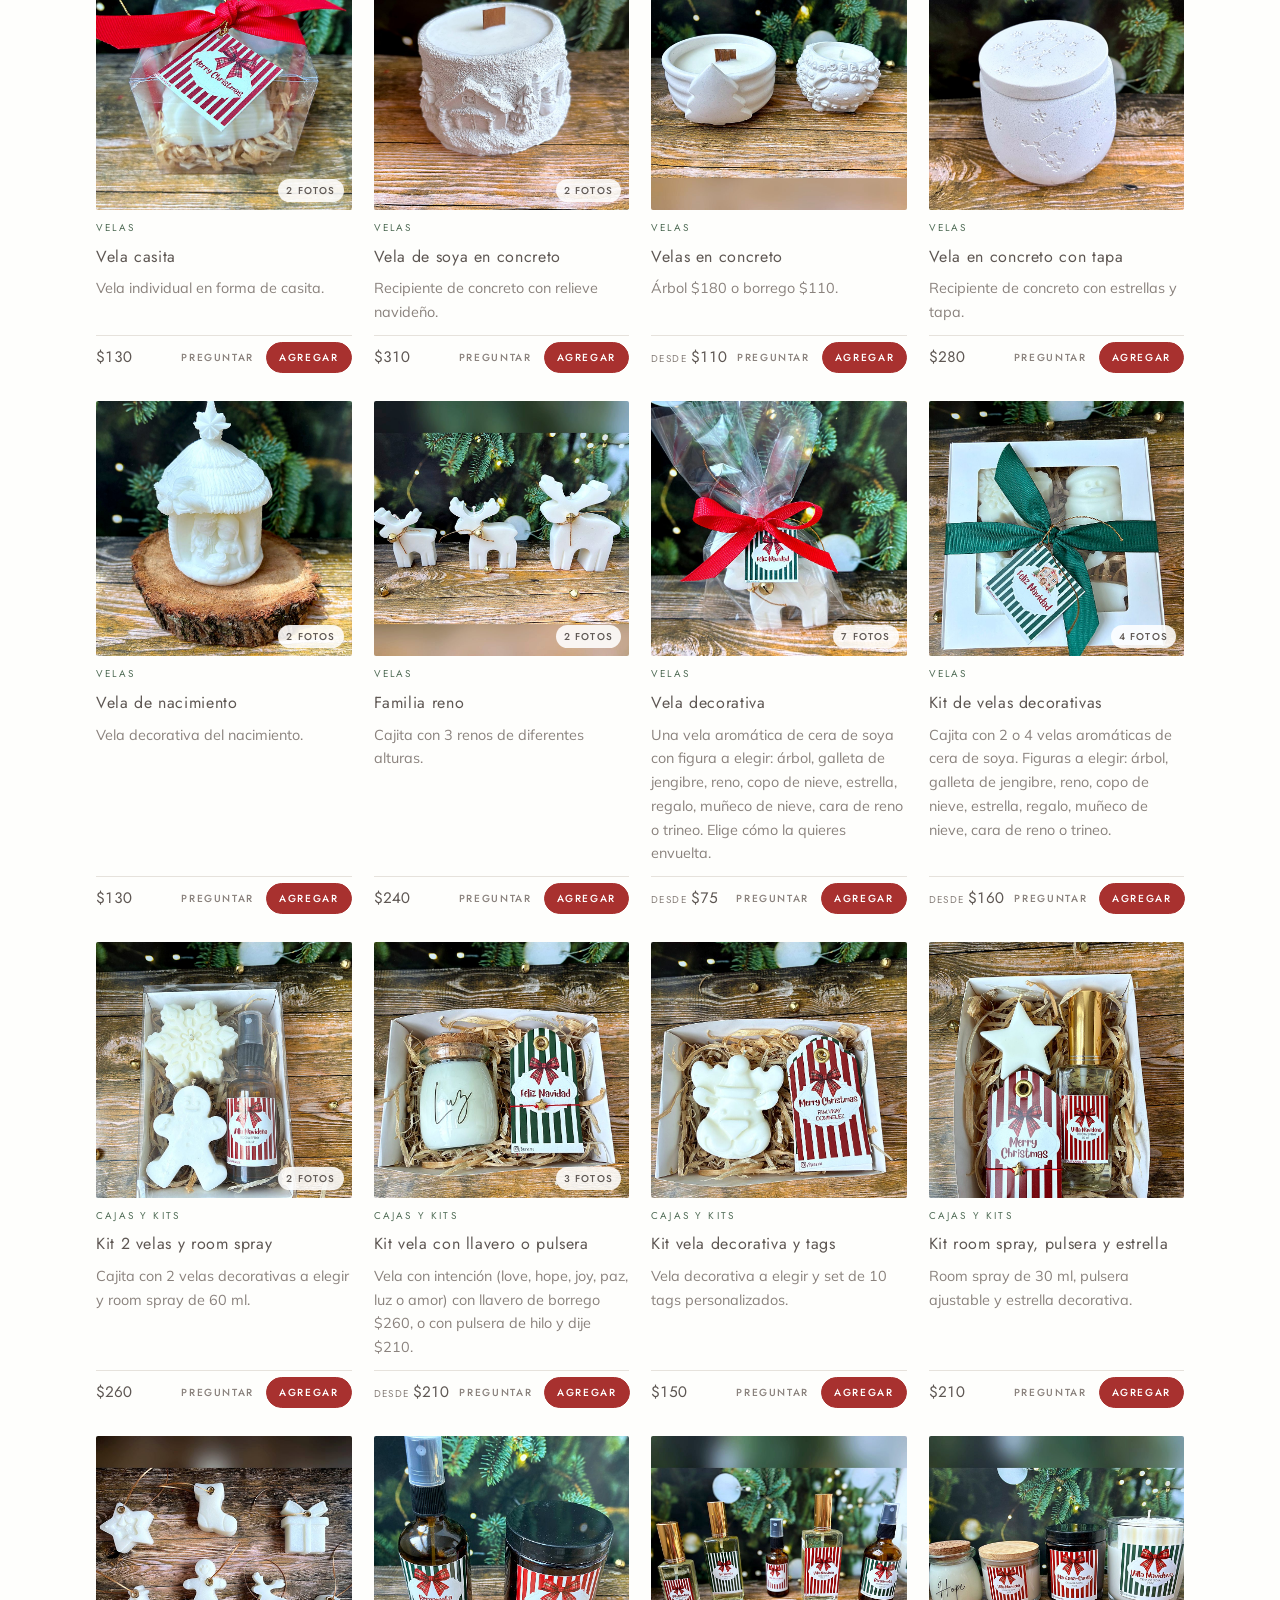
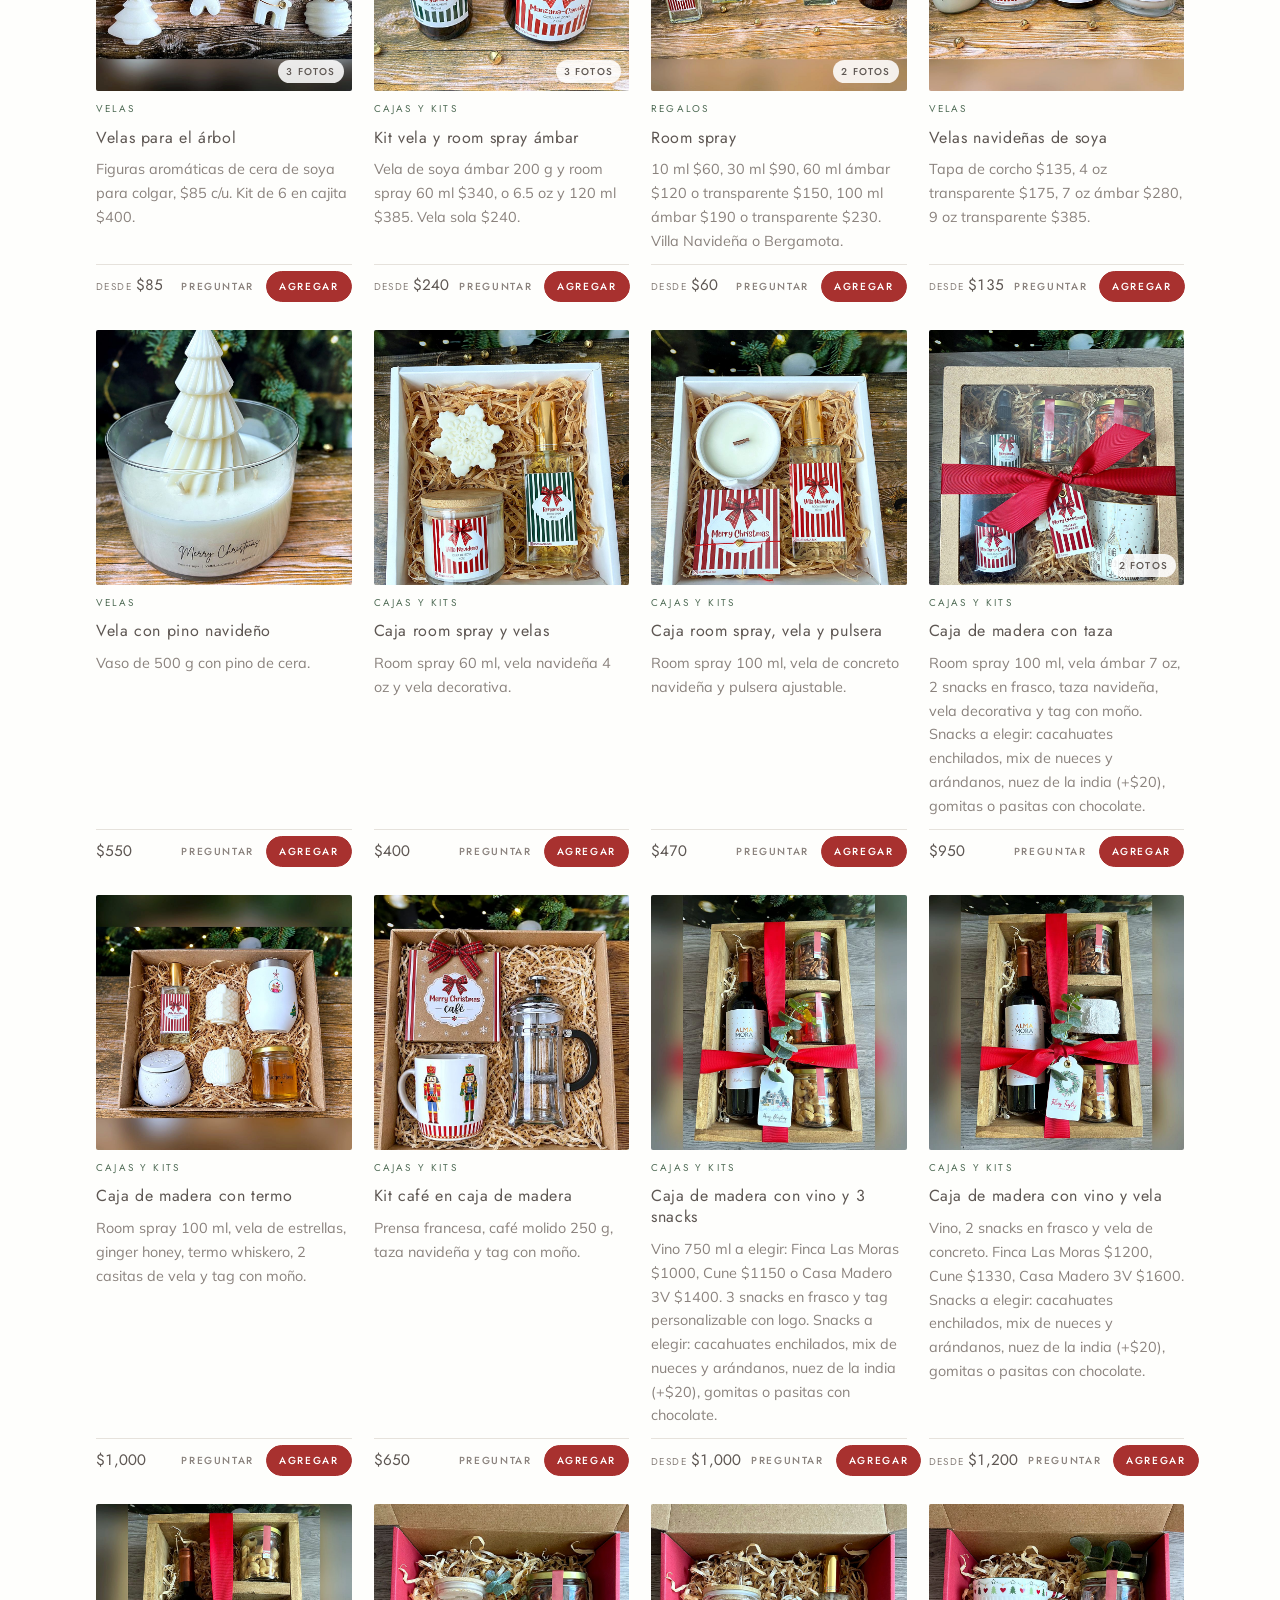
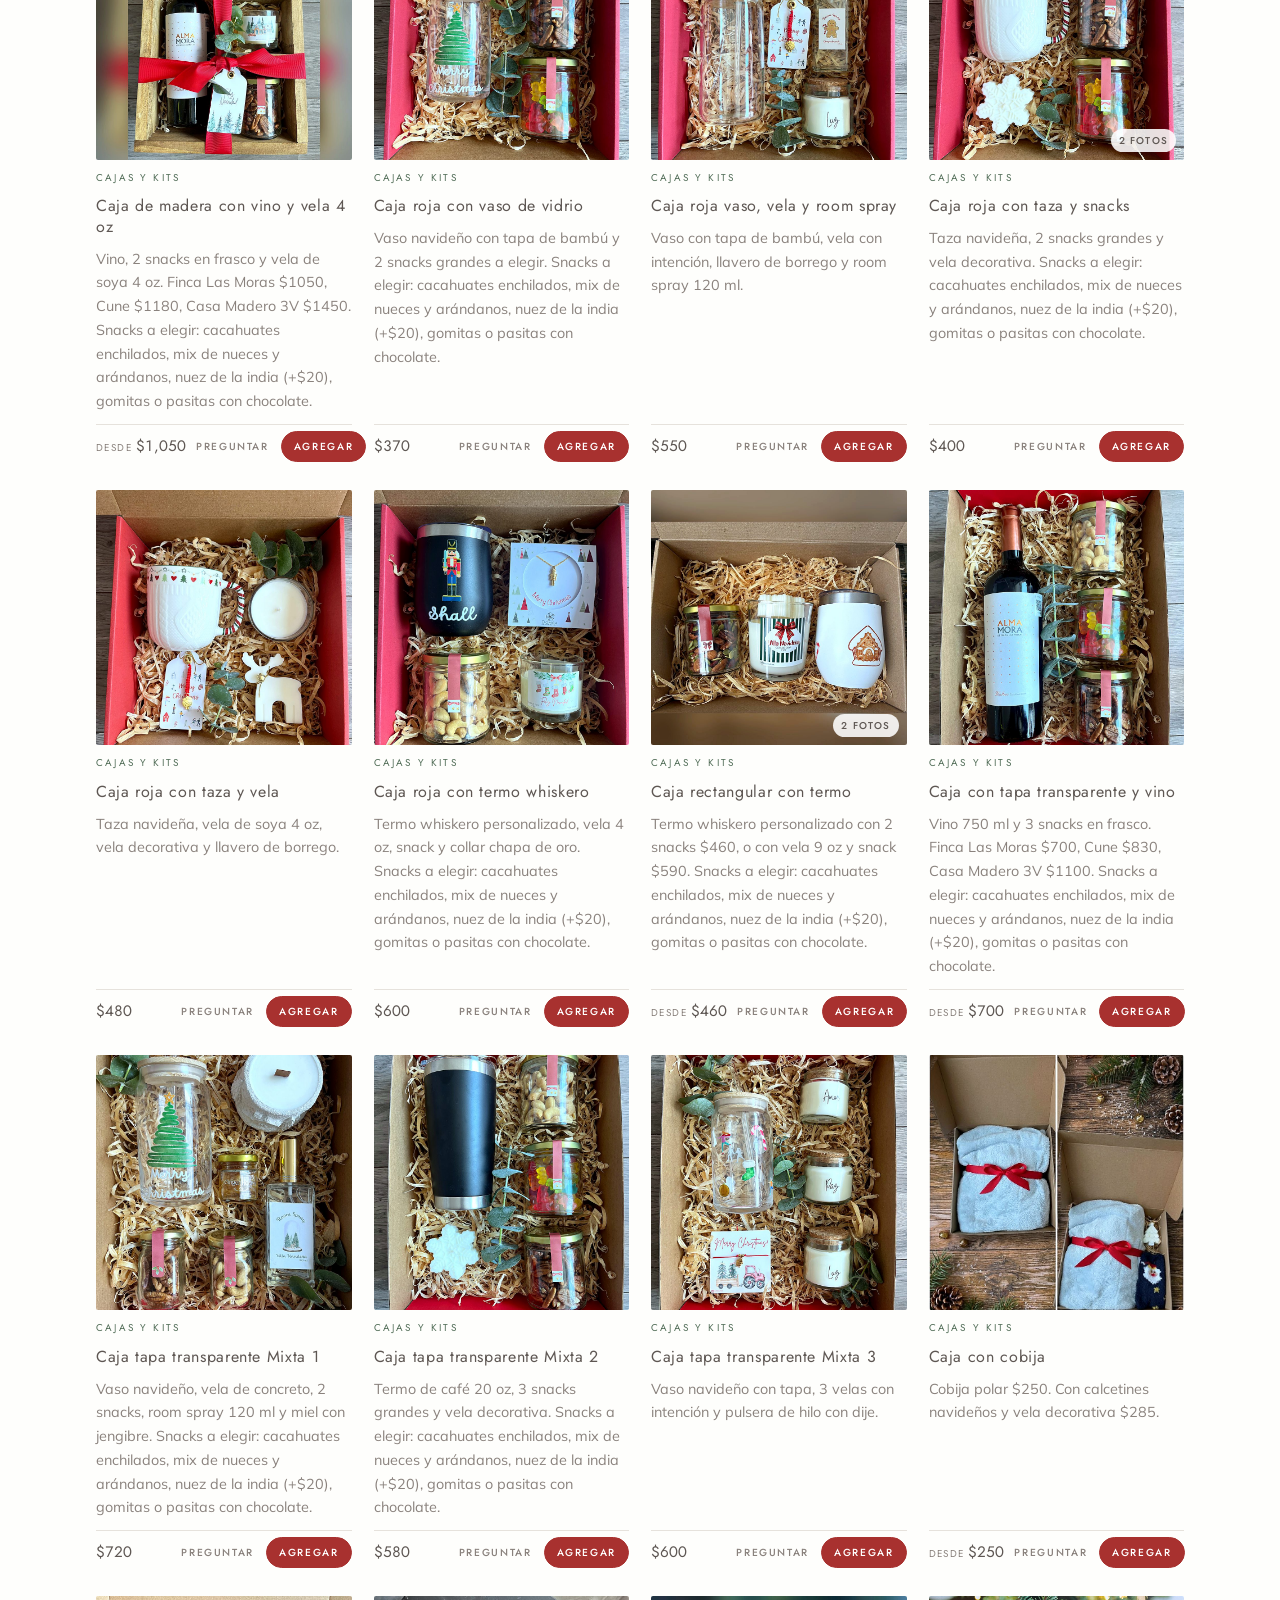
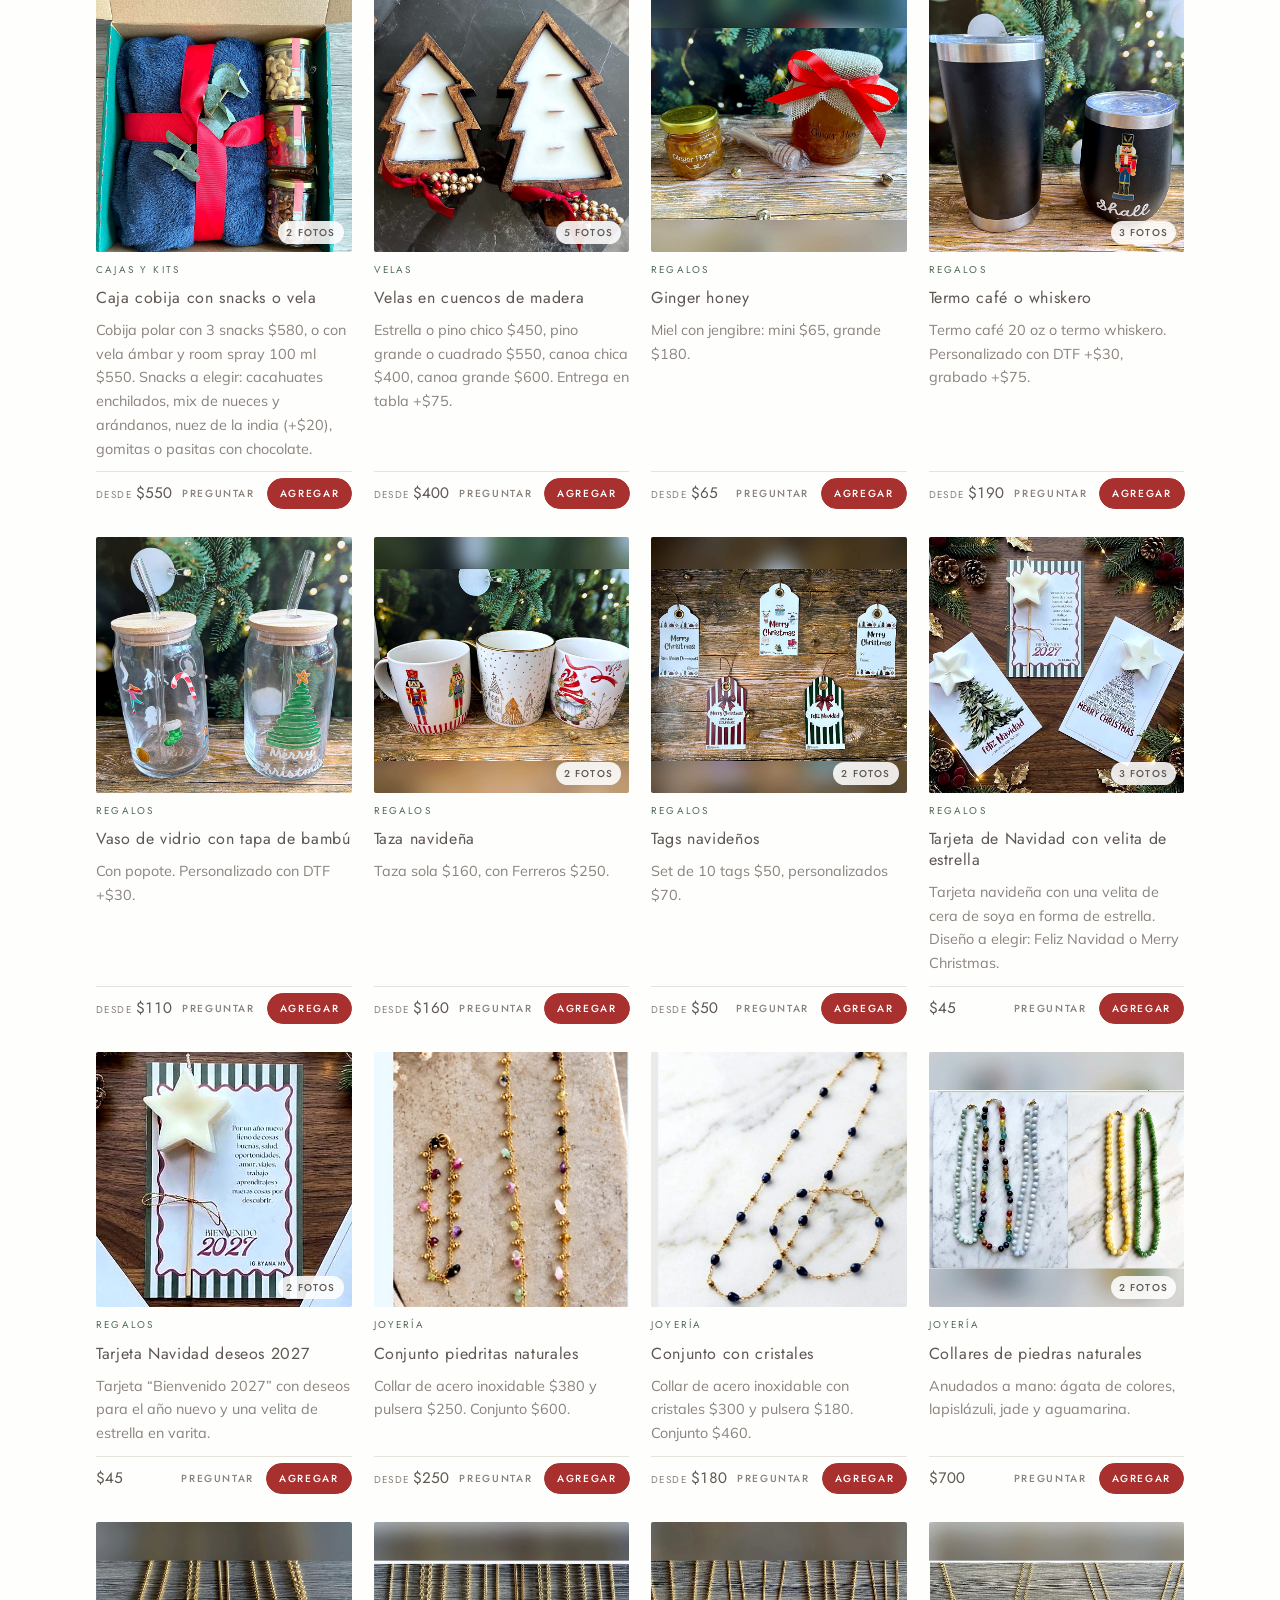
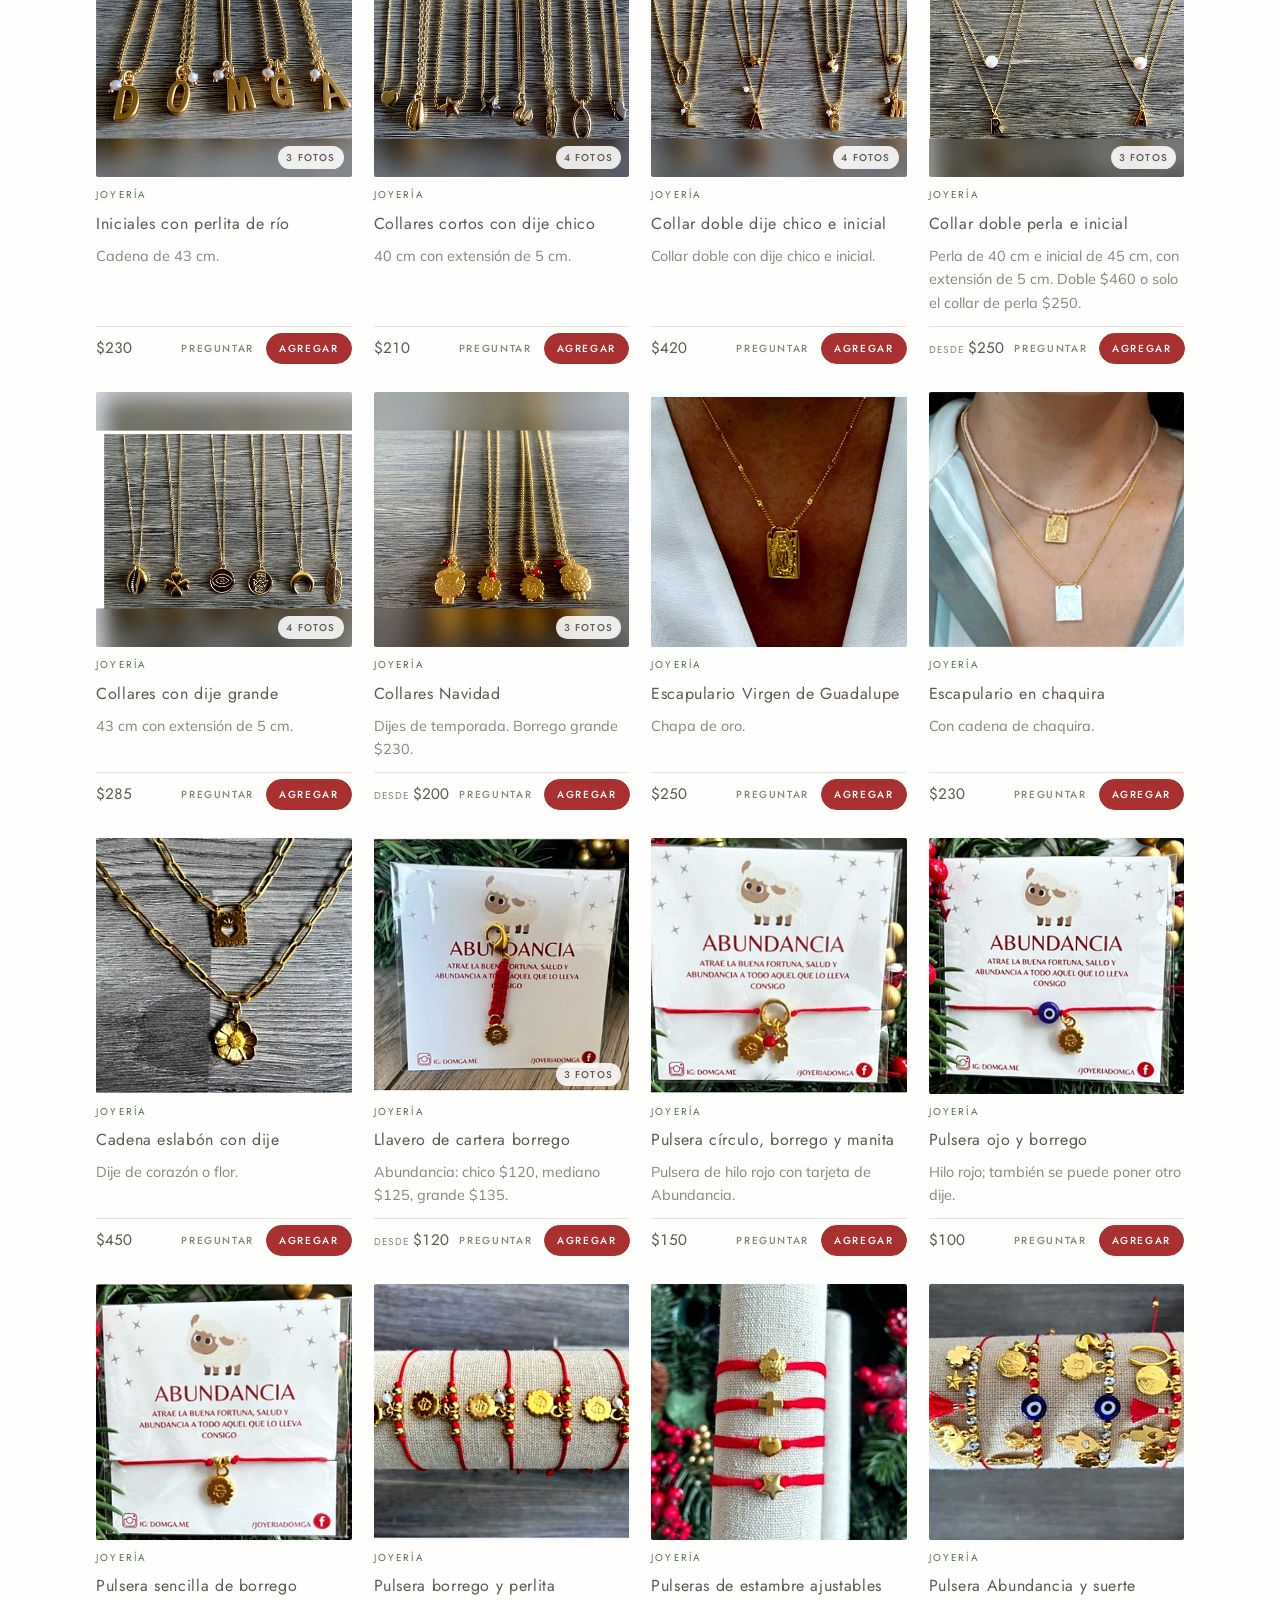
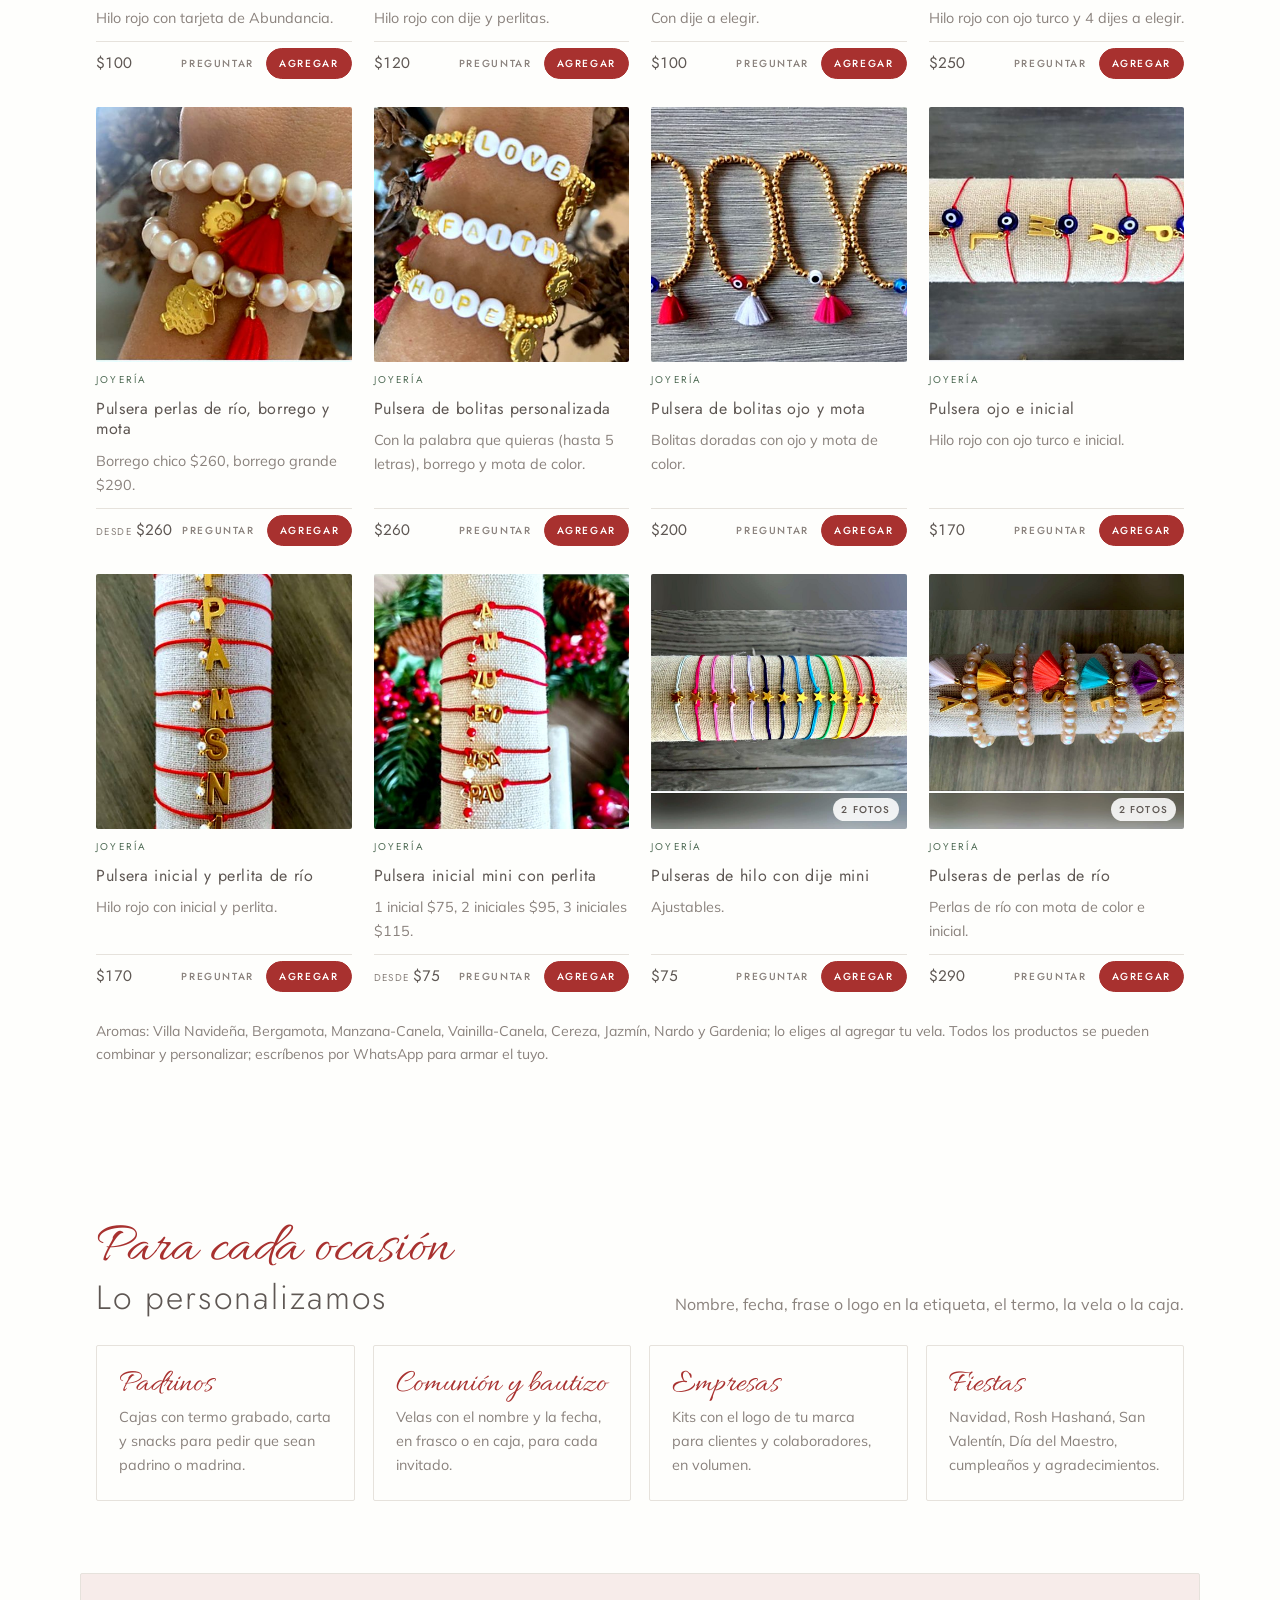
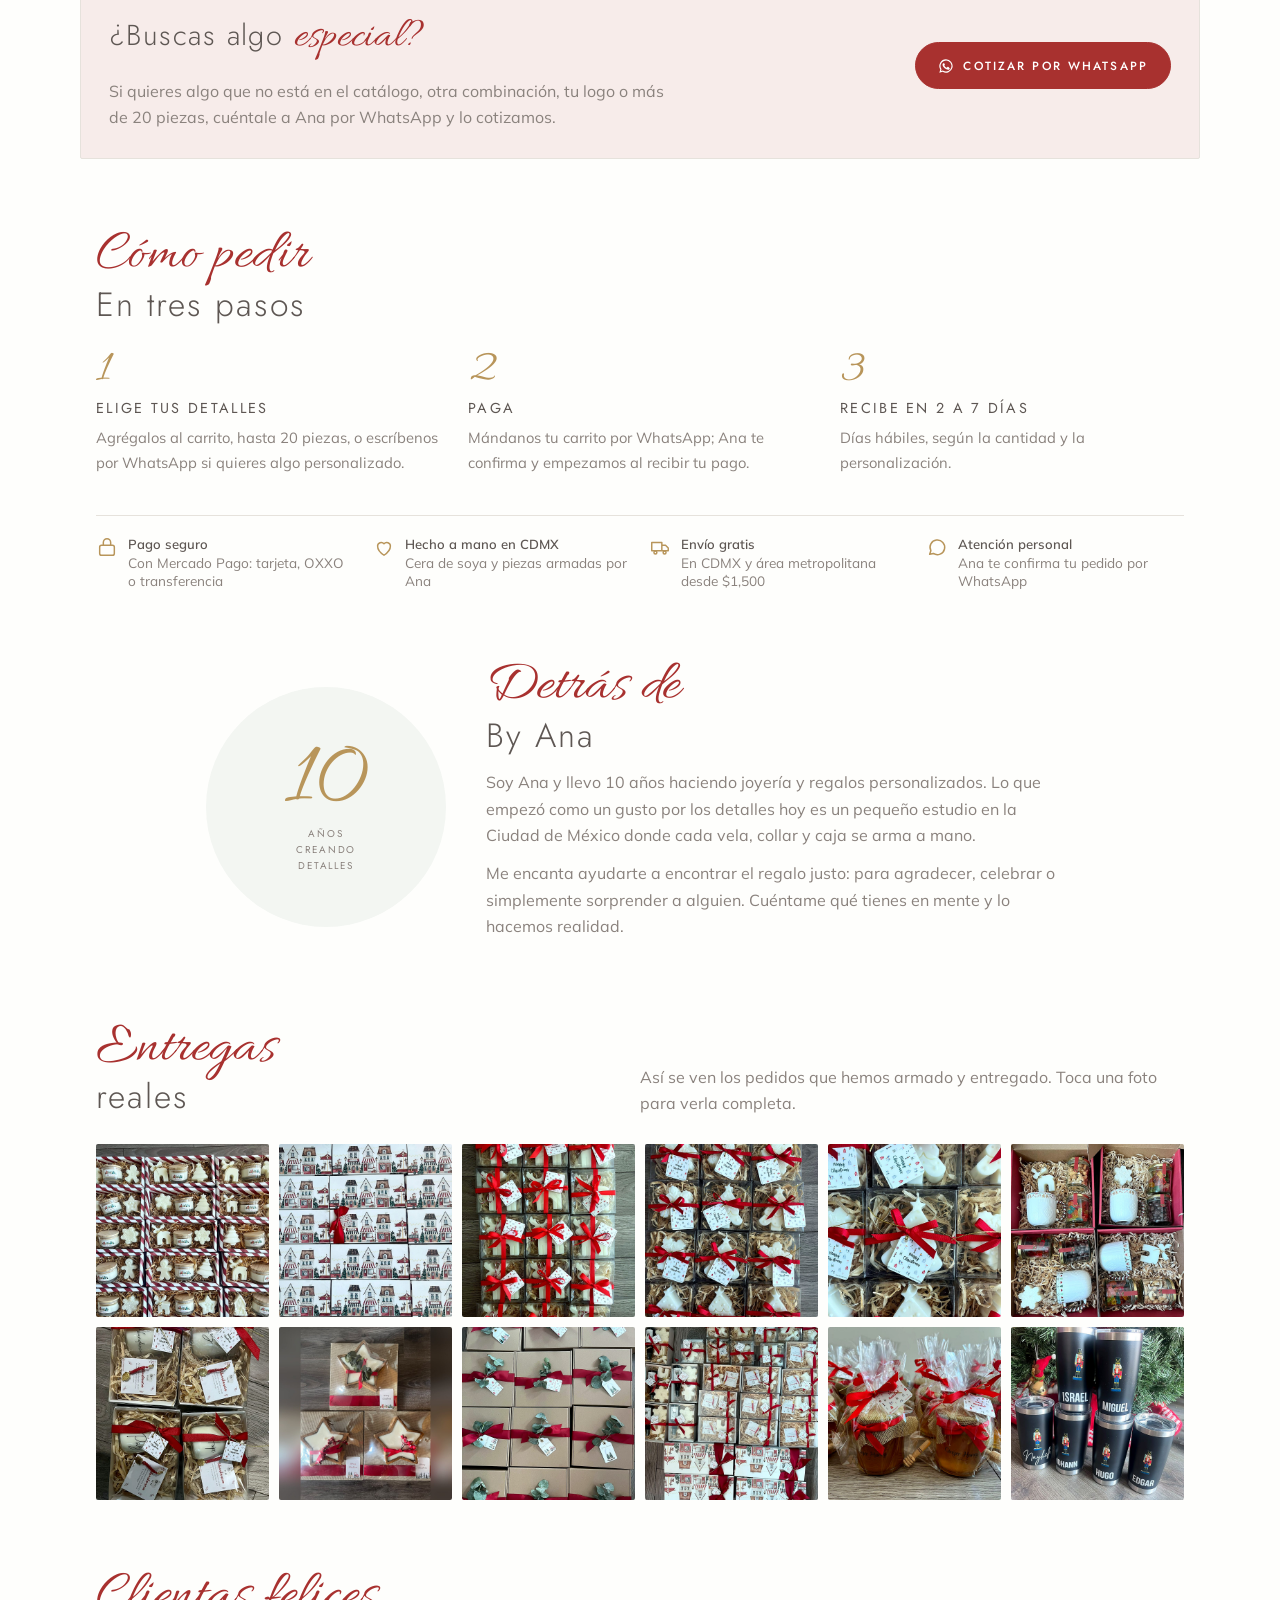
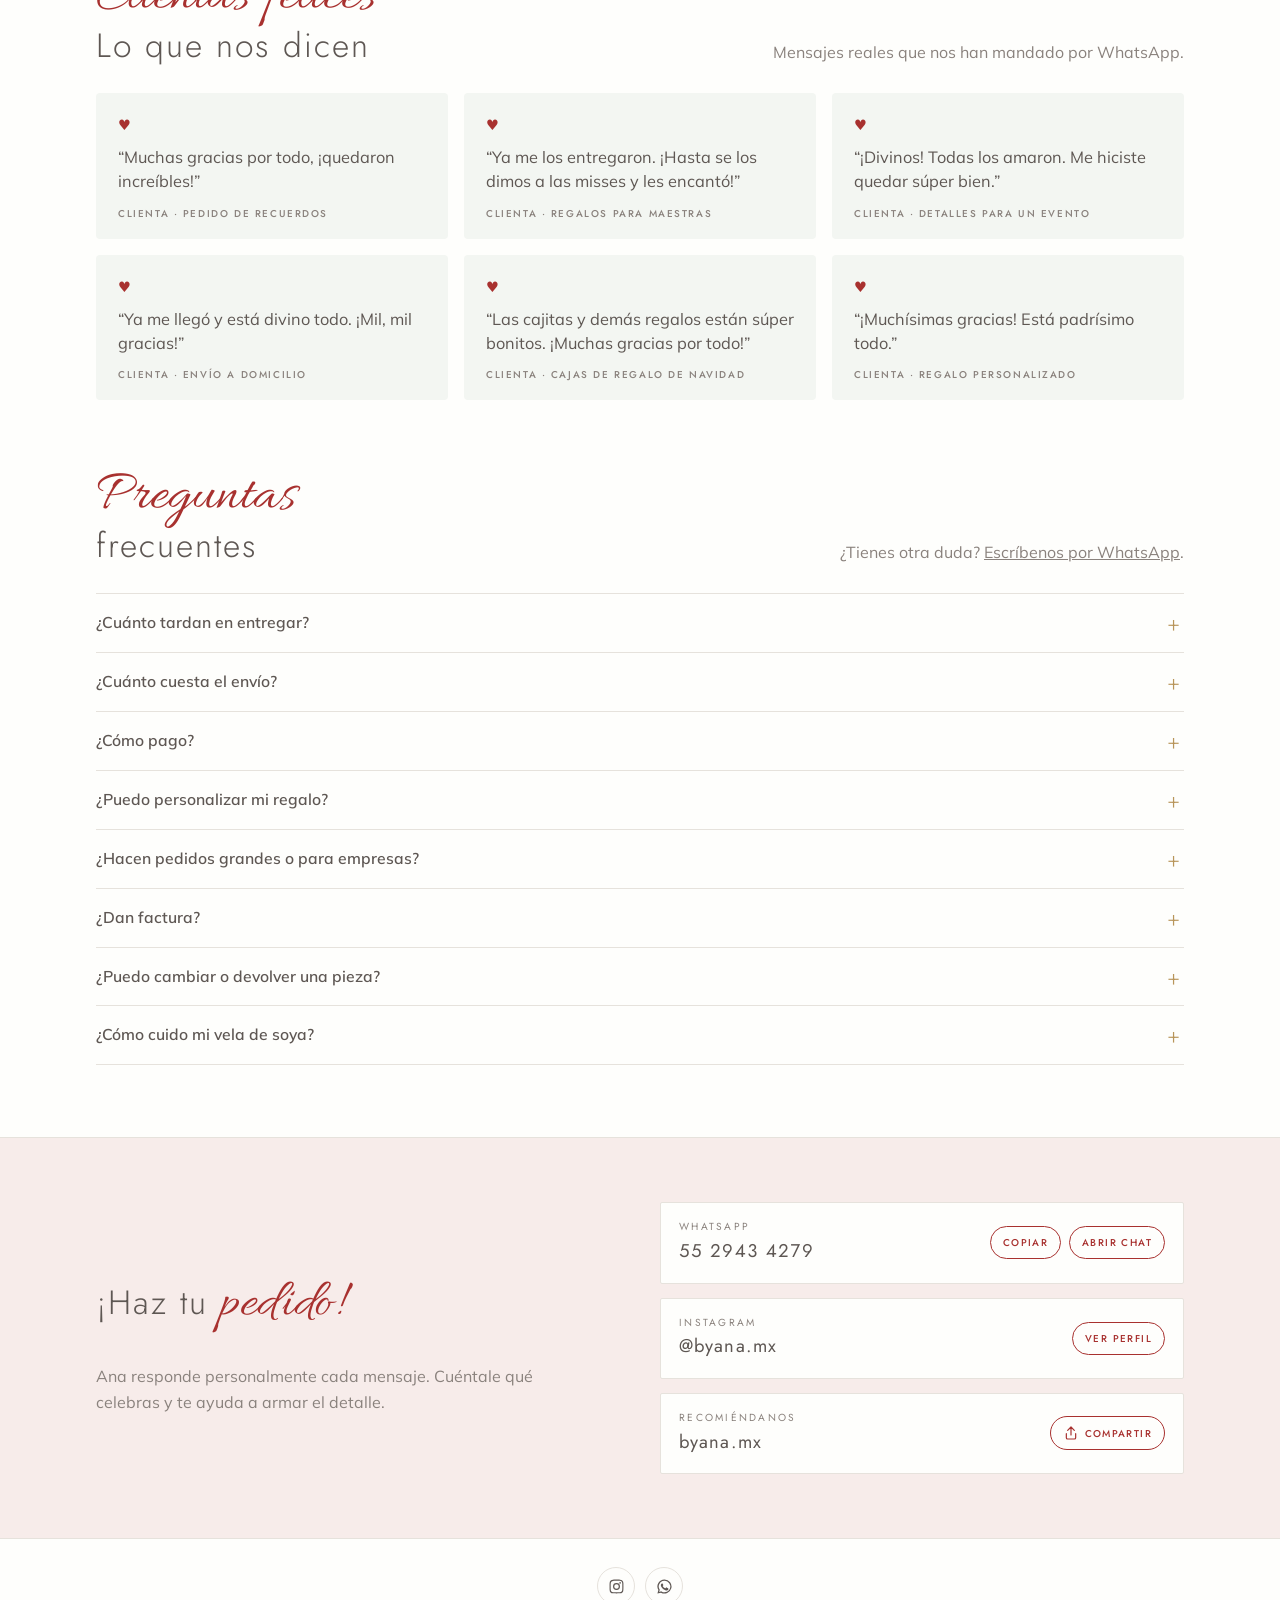
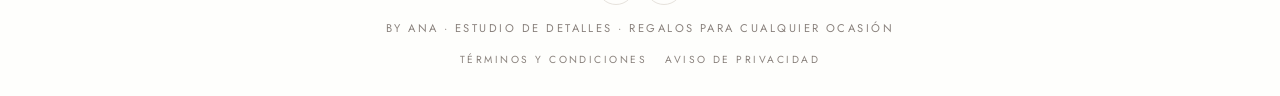
==== commit 11e47799: "Ahorrar operaciones de KV y seguir cobrando si KV falla - Admin: al volver a la app solo recarga la " ====
--- a/index.html
+++ b/index.html
@@ -761,7 +761,7 @@
     VIS = { id: Math.random().toString(36).slice(2, 12).padEnd(8, "0"), r, u: q.get("utm_source") || "", a: q.has("ref"), p: [], c: [], n: 0, cambio: true };
   }catch(e){ return; }
   const enviar = () => {
-    if(!VIS || !VIS.cambio || VIS.n >= 4) return;
+    if(!VIS || !VIS.cambio || VIS.n >= 2) return;
     VIS.cambio = false; VIS.n++;
     const b = JSON.stringify({ id: VIS.id, r: VIS.r, u: VIS.u, a: VIS.a, pg: location.pathname, p: VIS.p, c: VIS.c });
     try{ if(!(navigator.sendBeacon && navigator.sendBeacon("/api/v", new Blob([b], { type: "application/json" })))) fetch("/api/v", { method: "POST", body: b, keepalive: true }); }catch(e){}
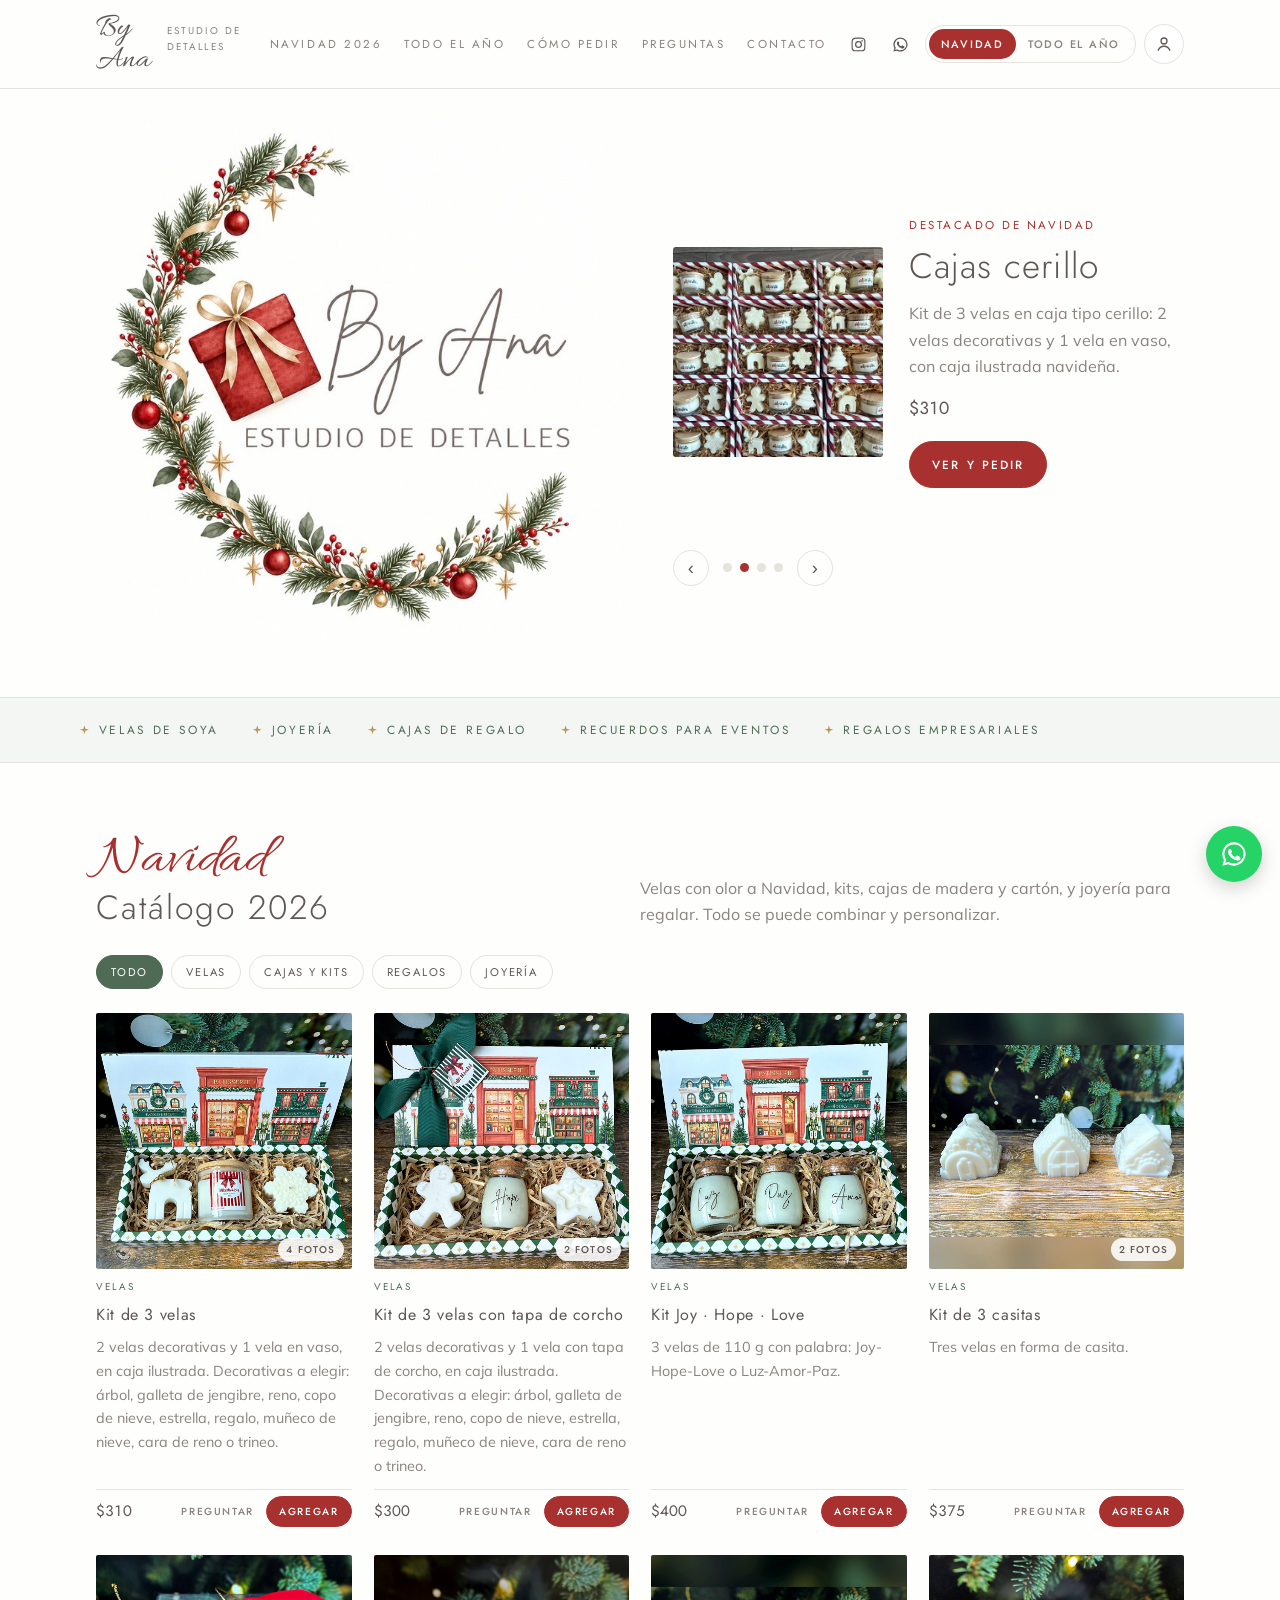
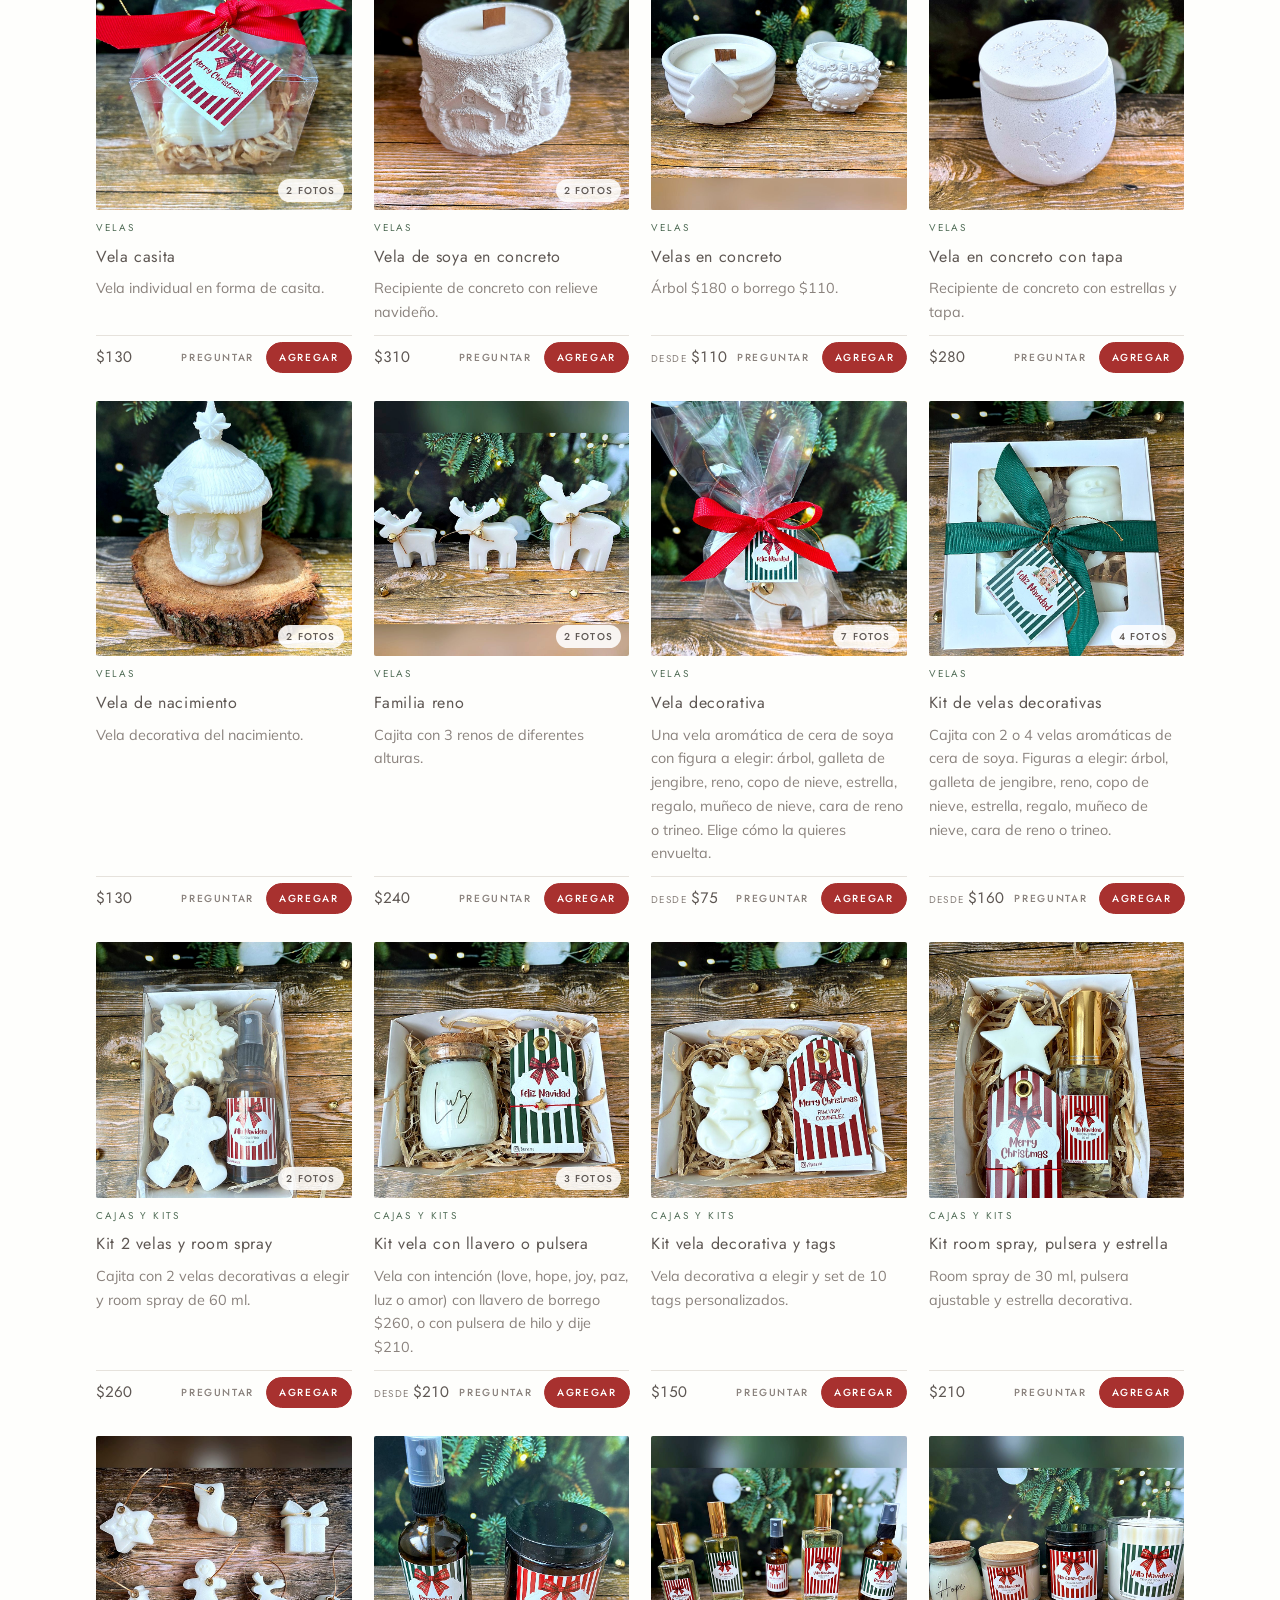
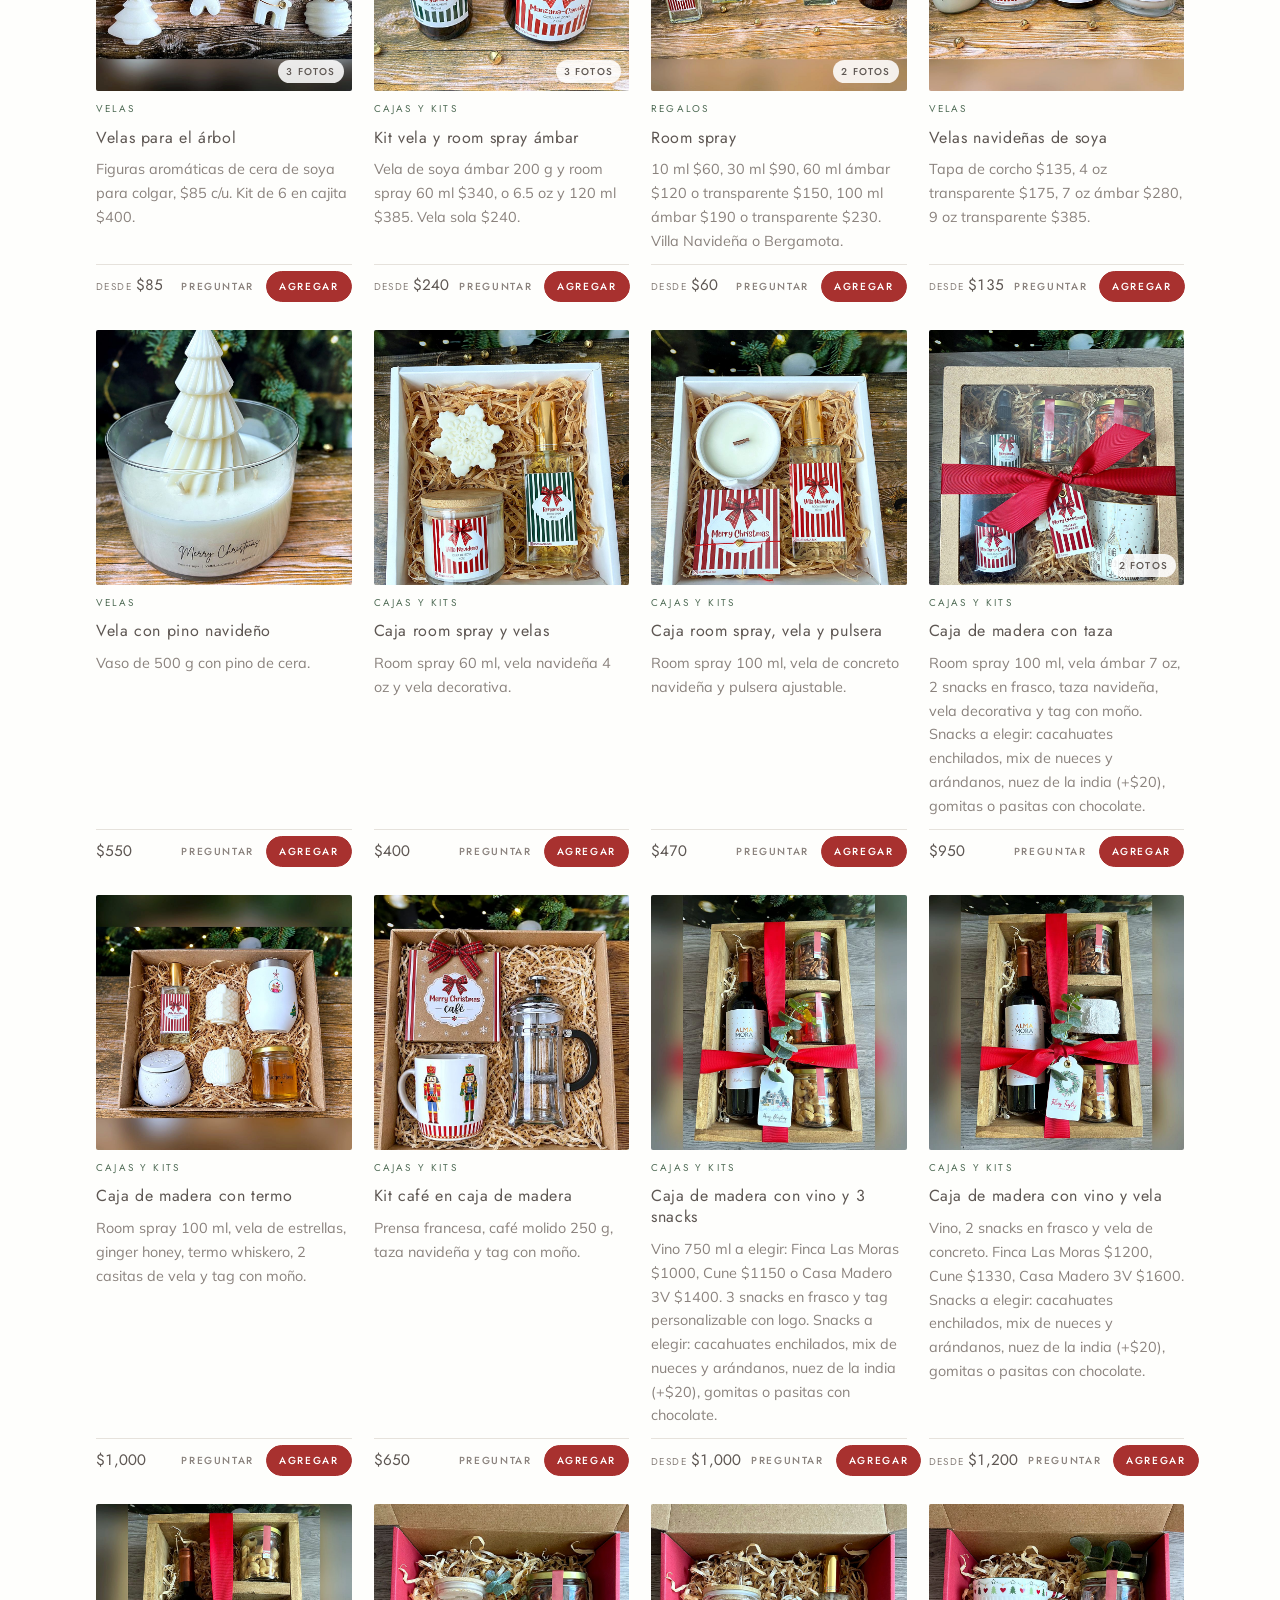
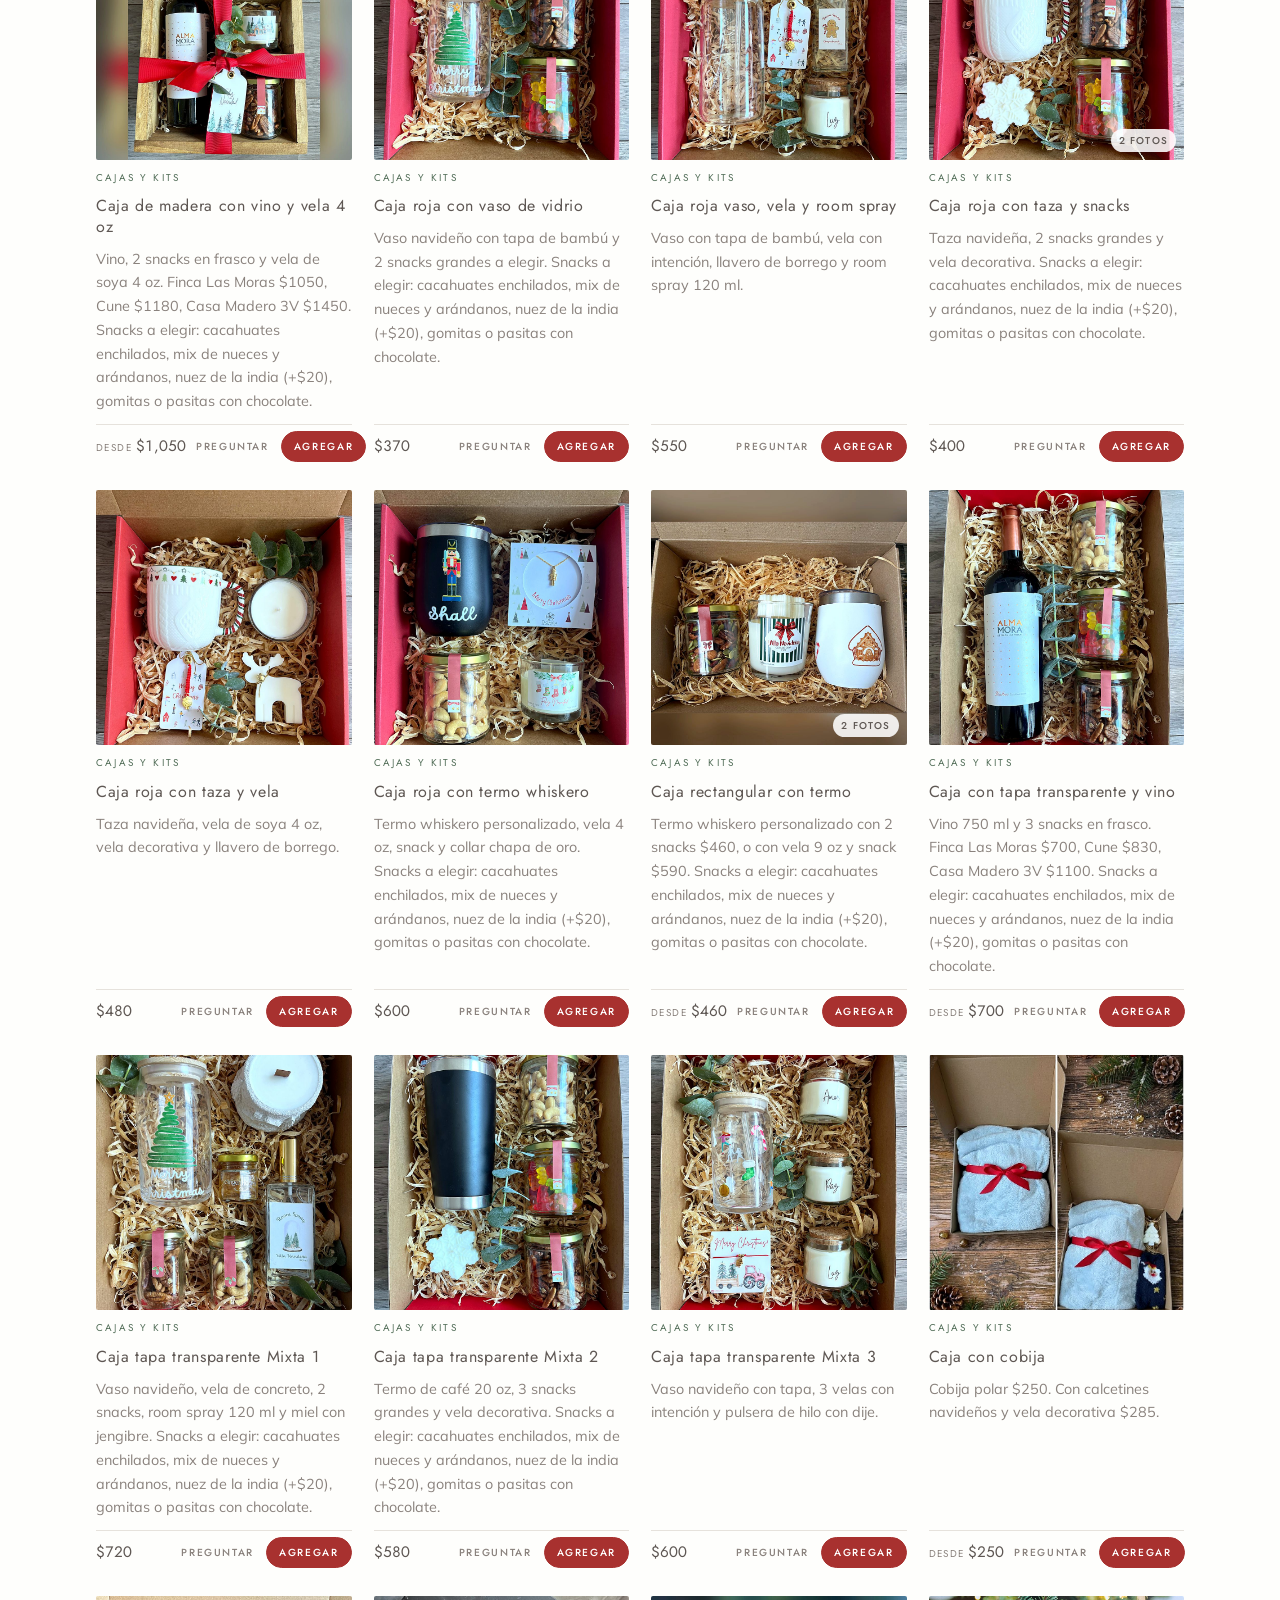
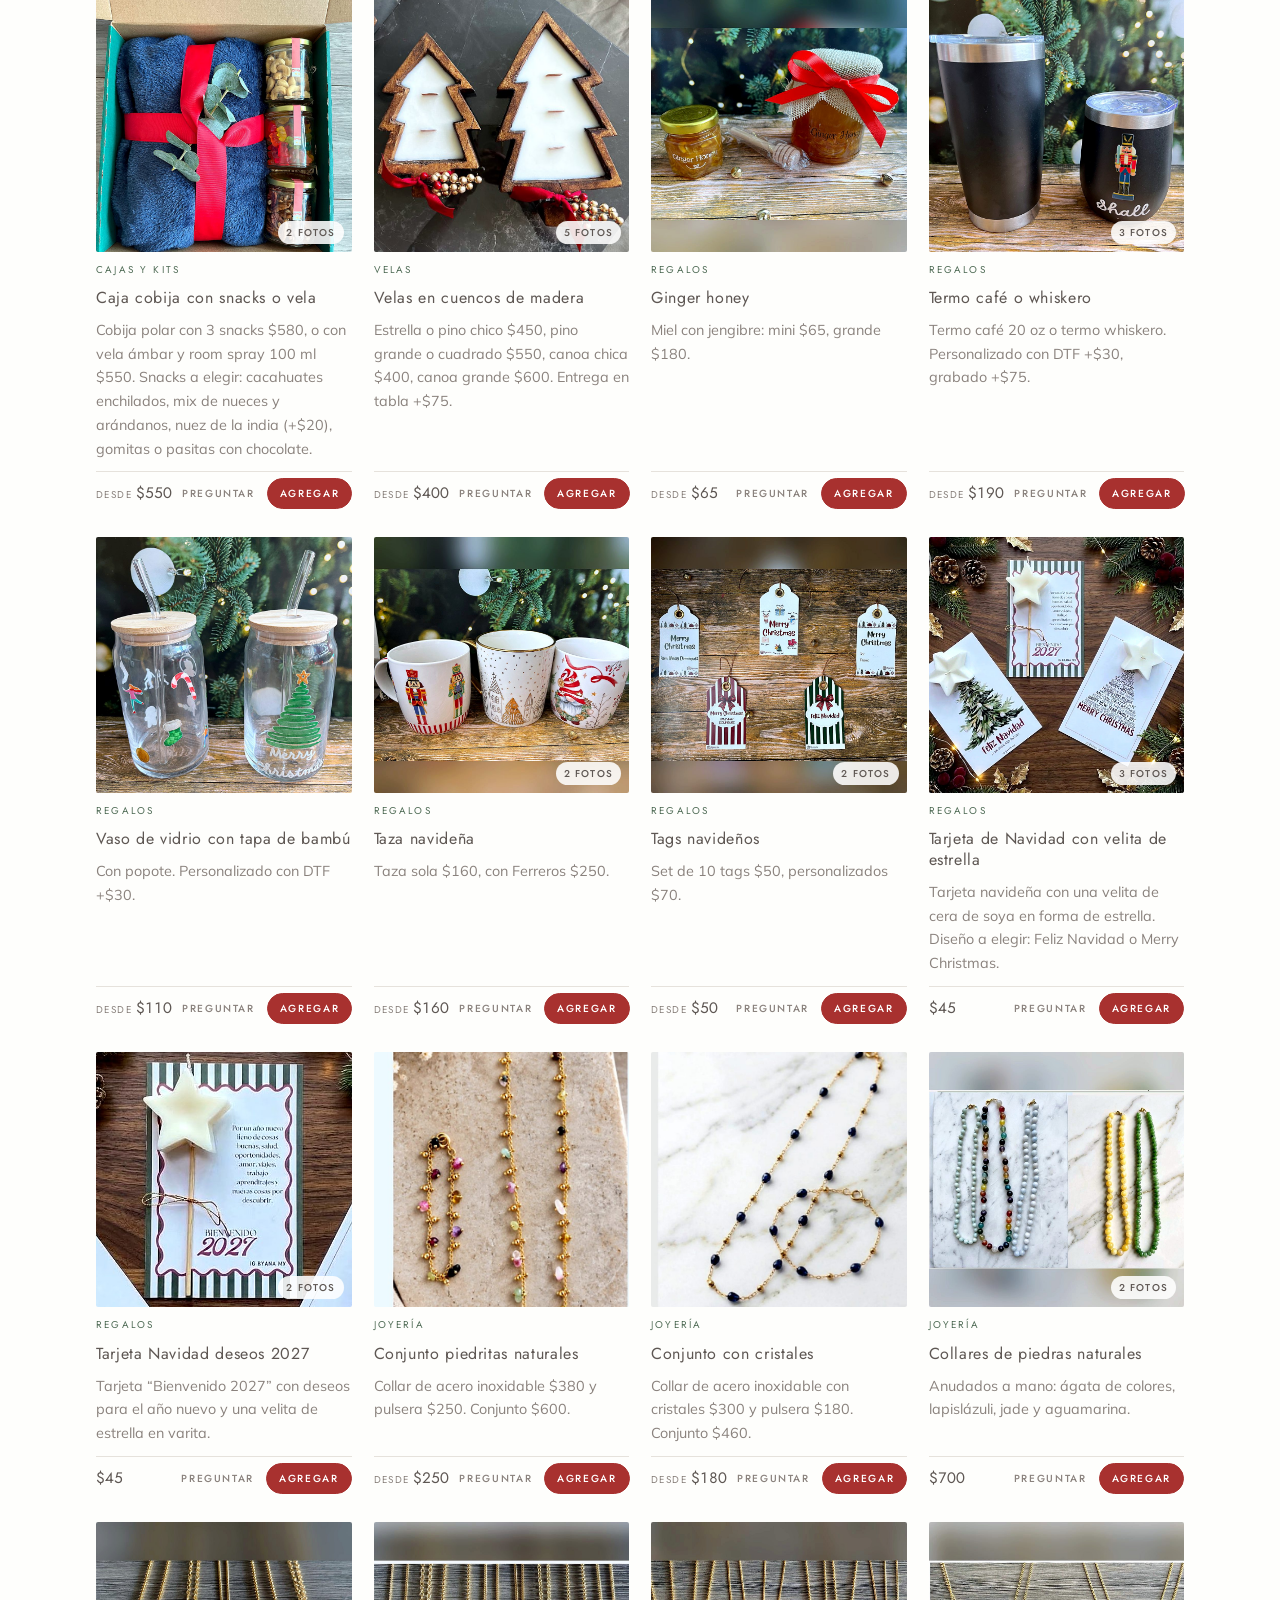
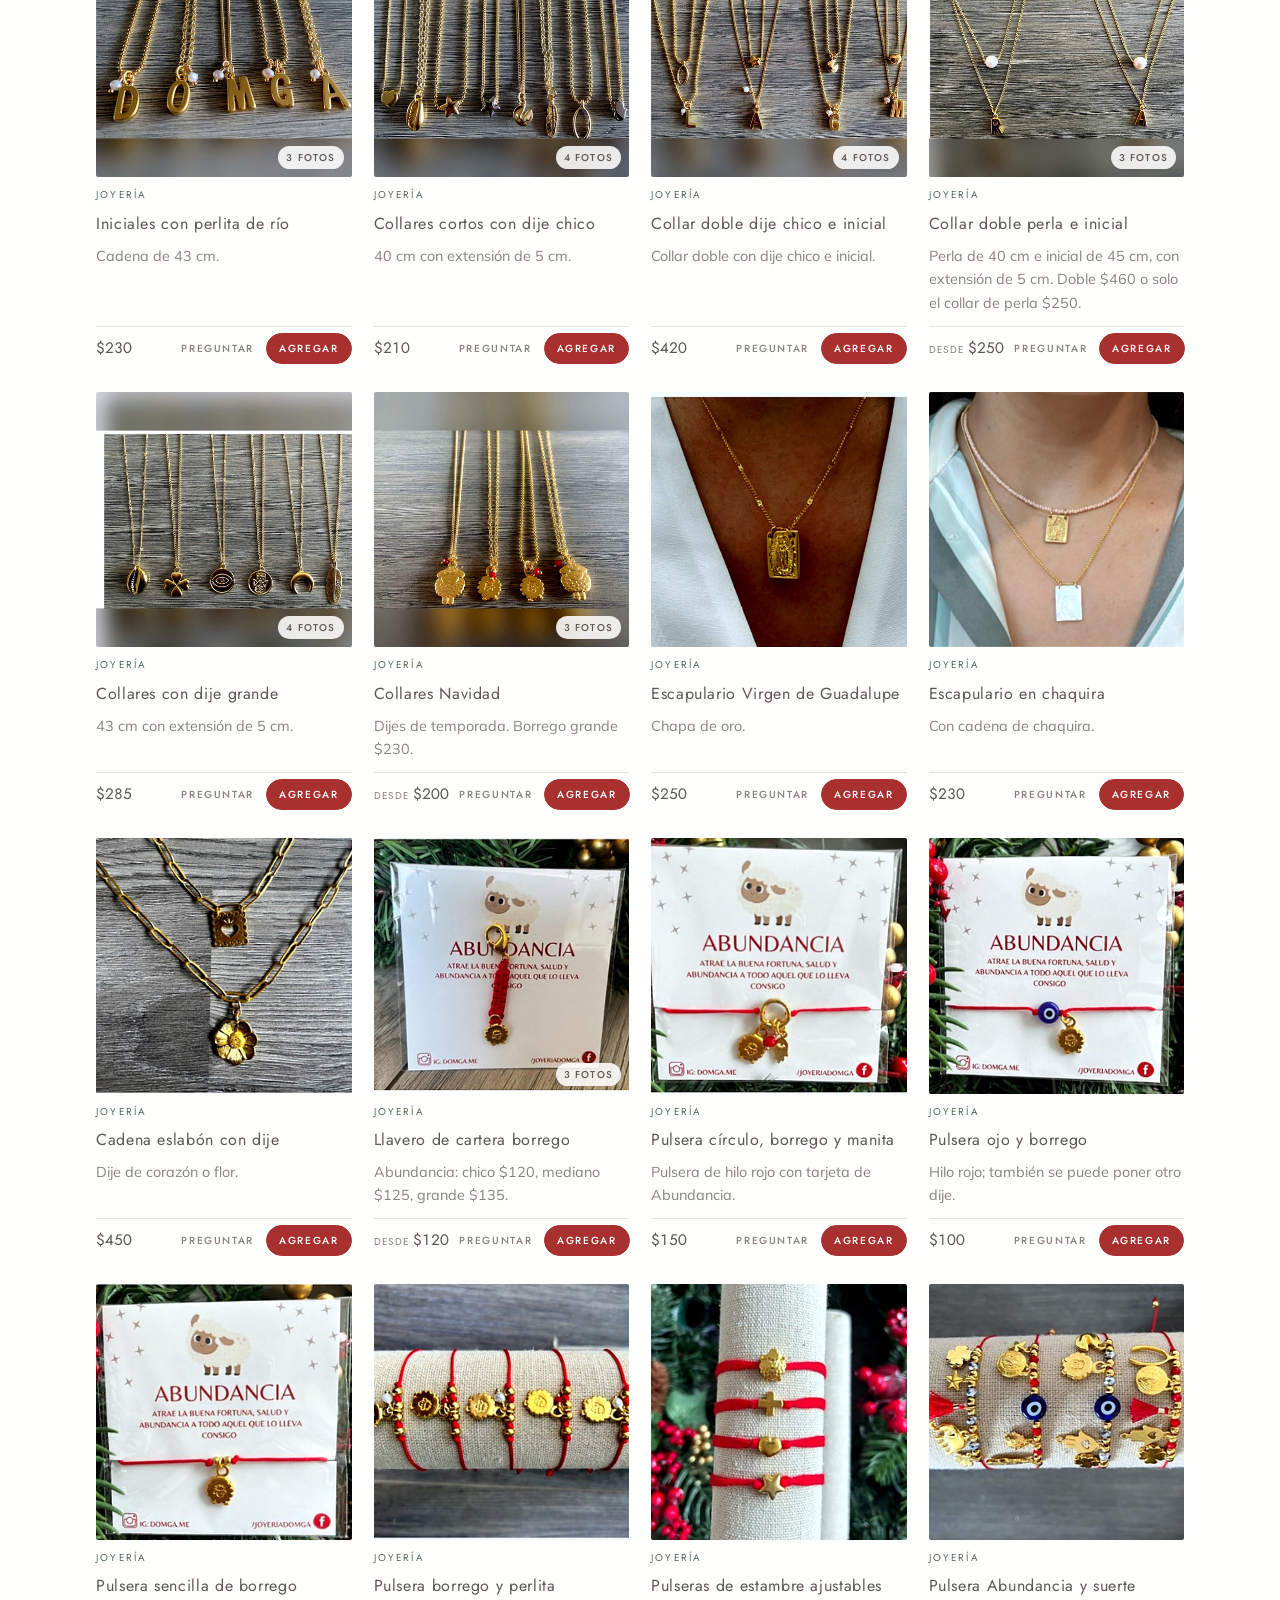
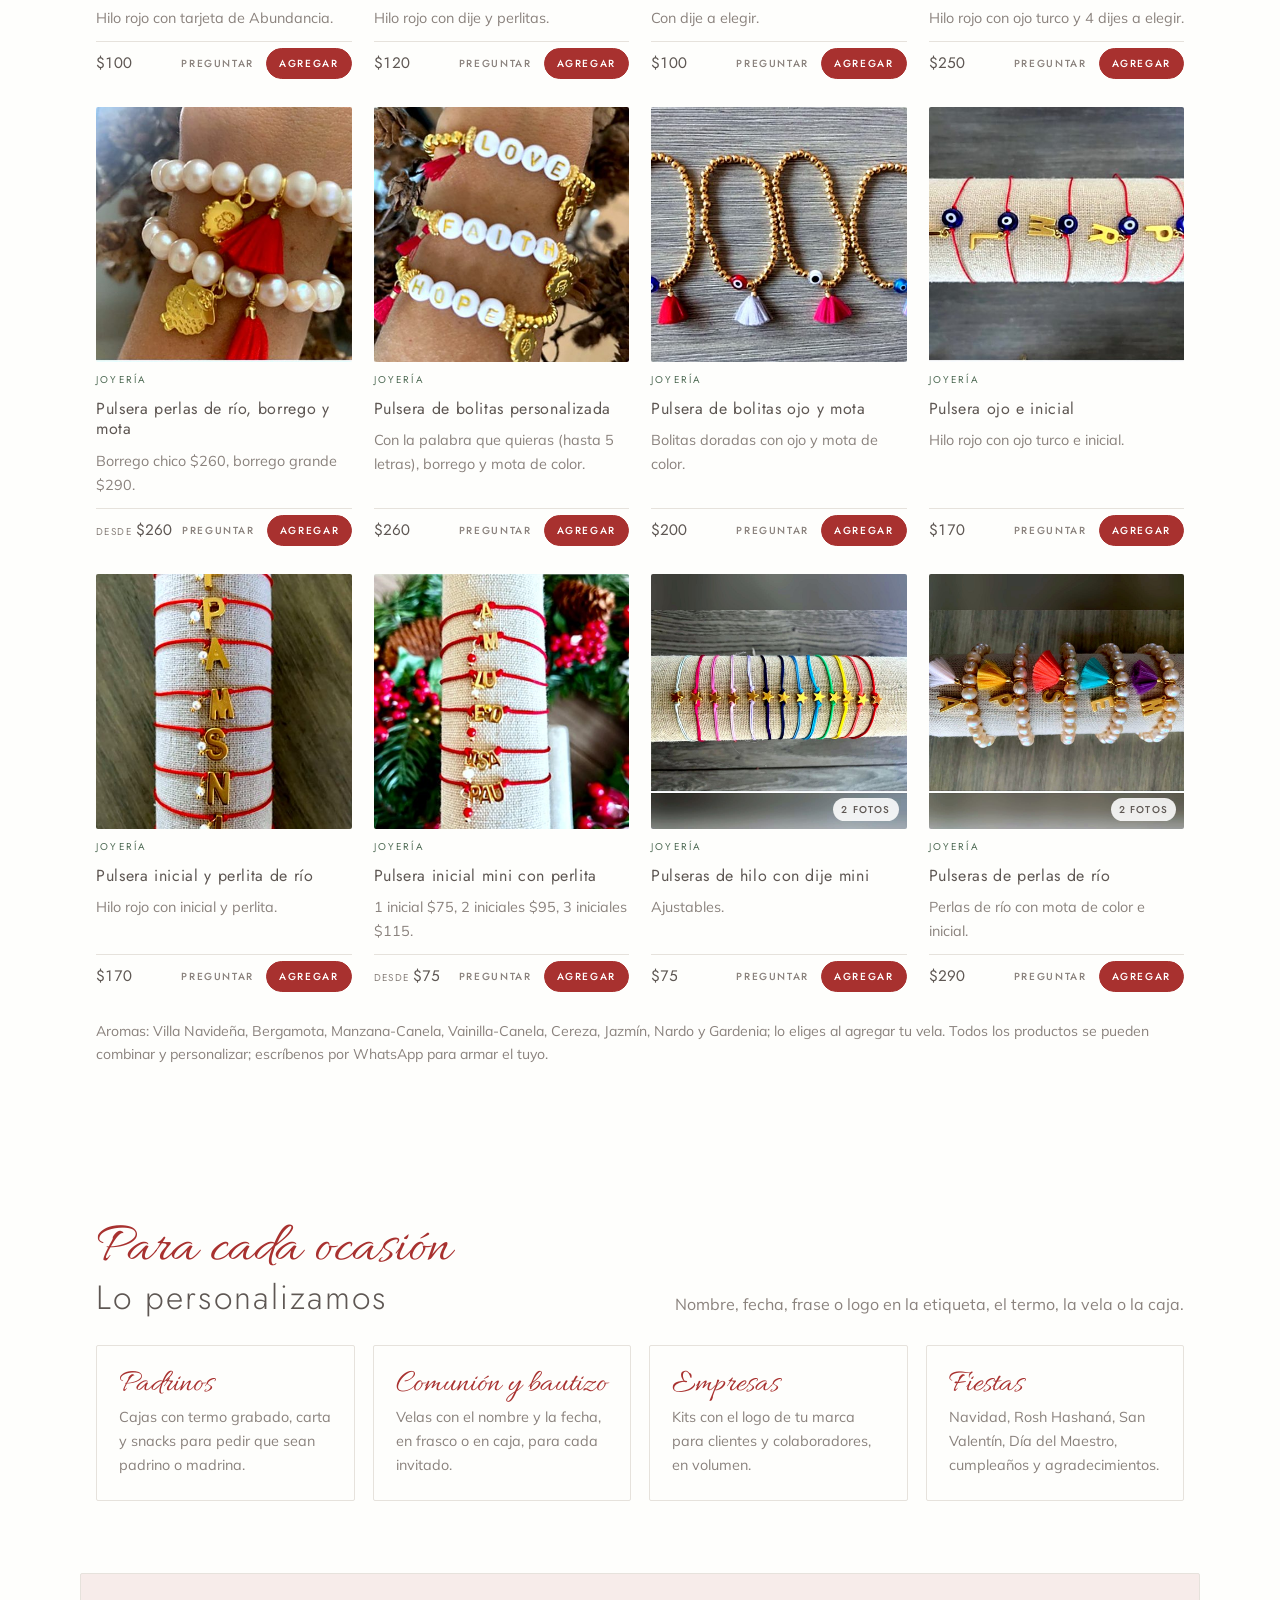
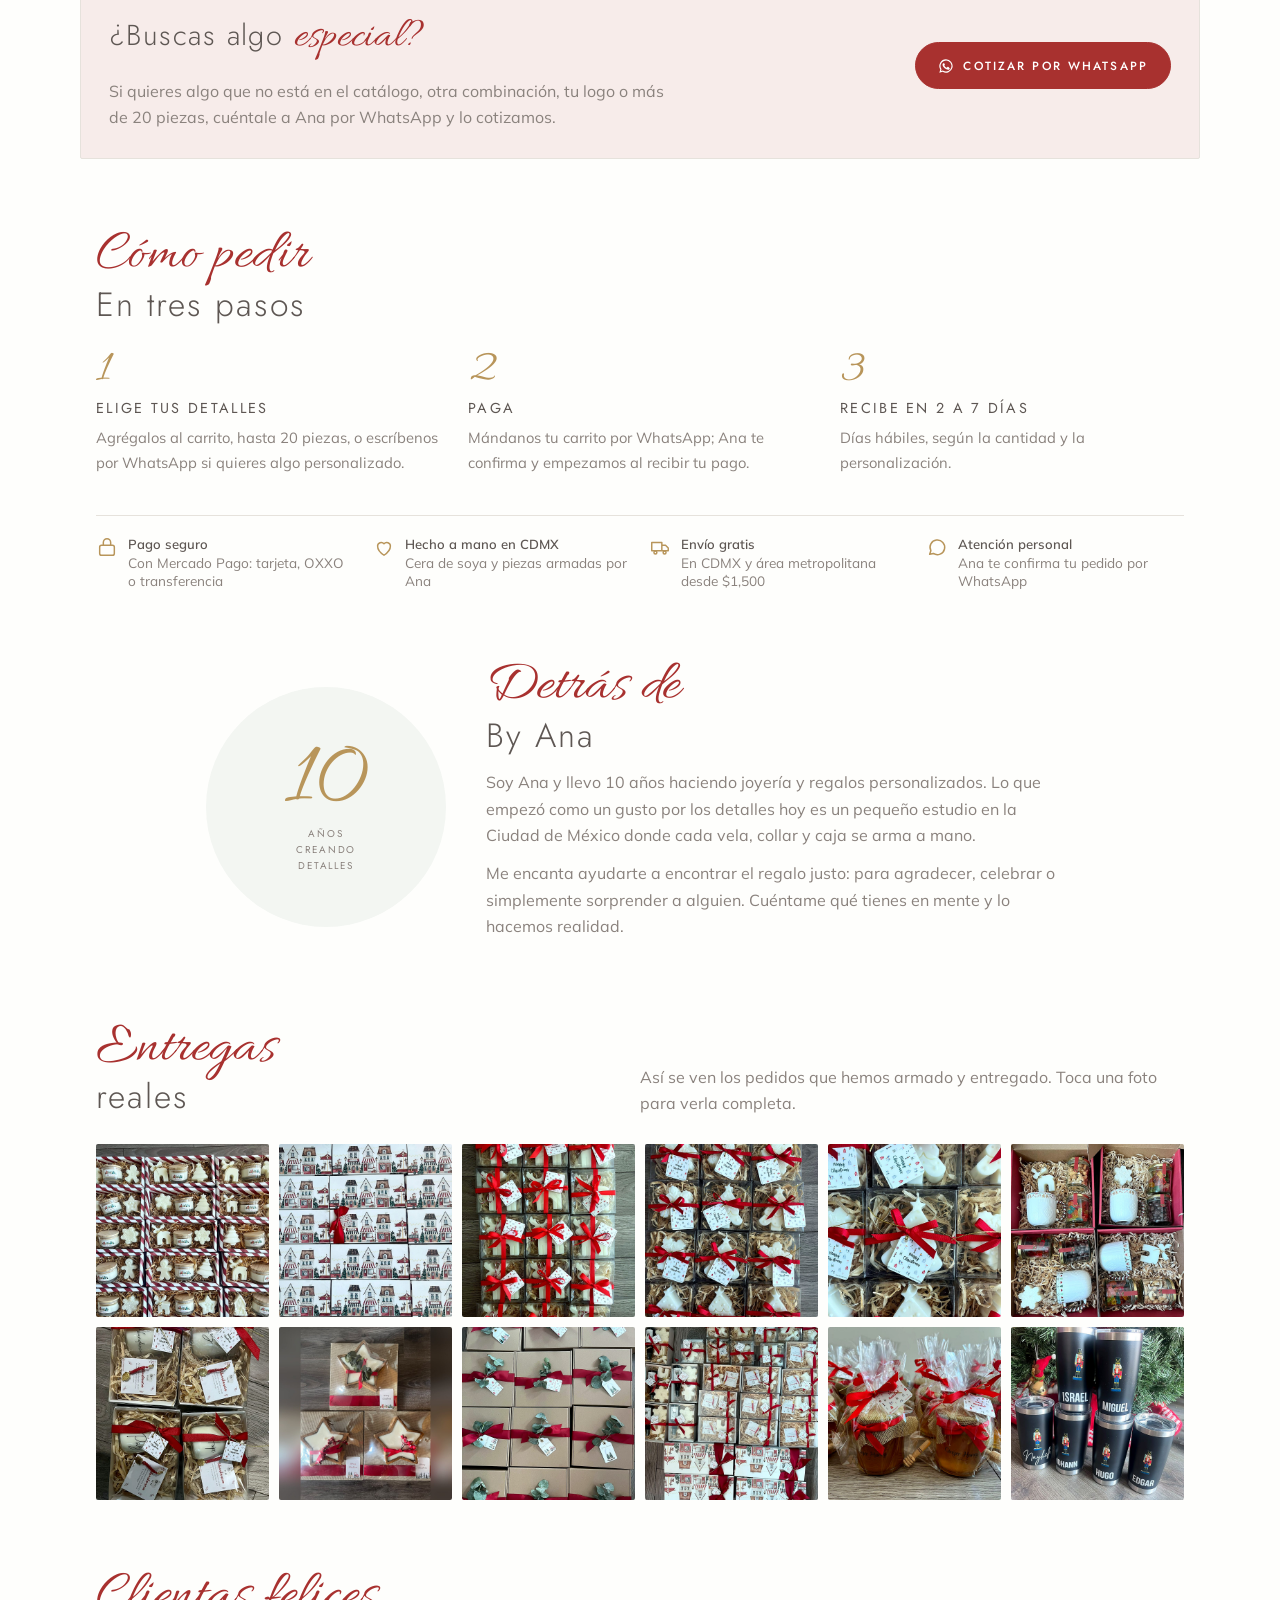
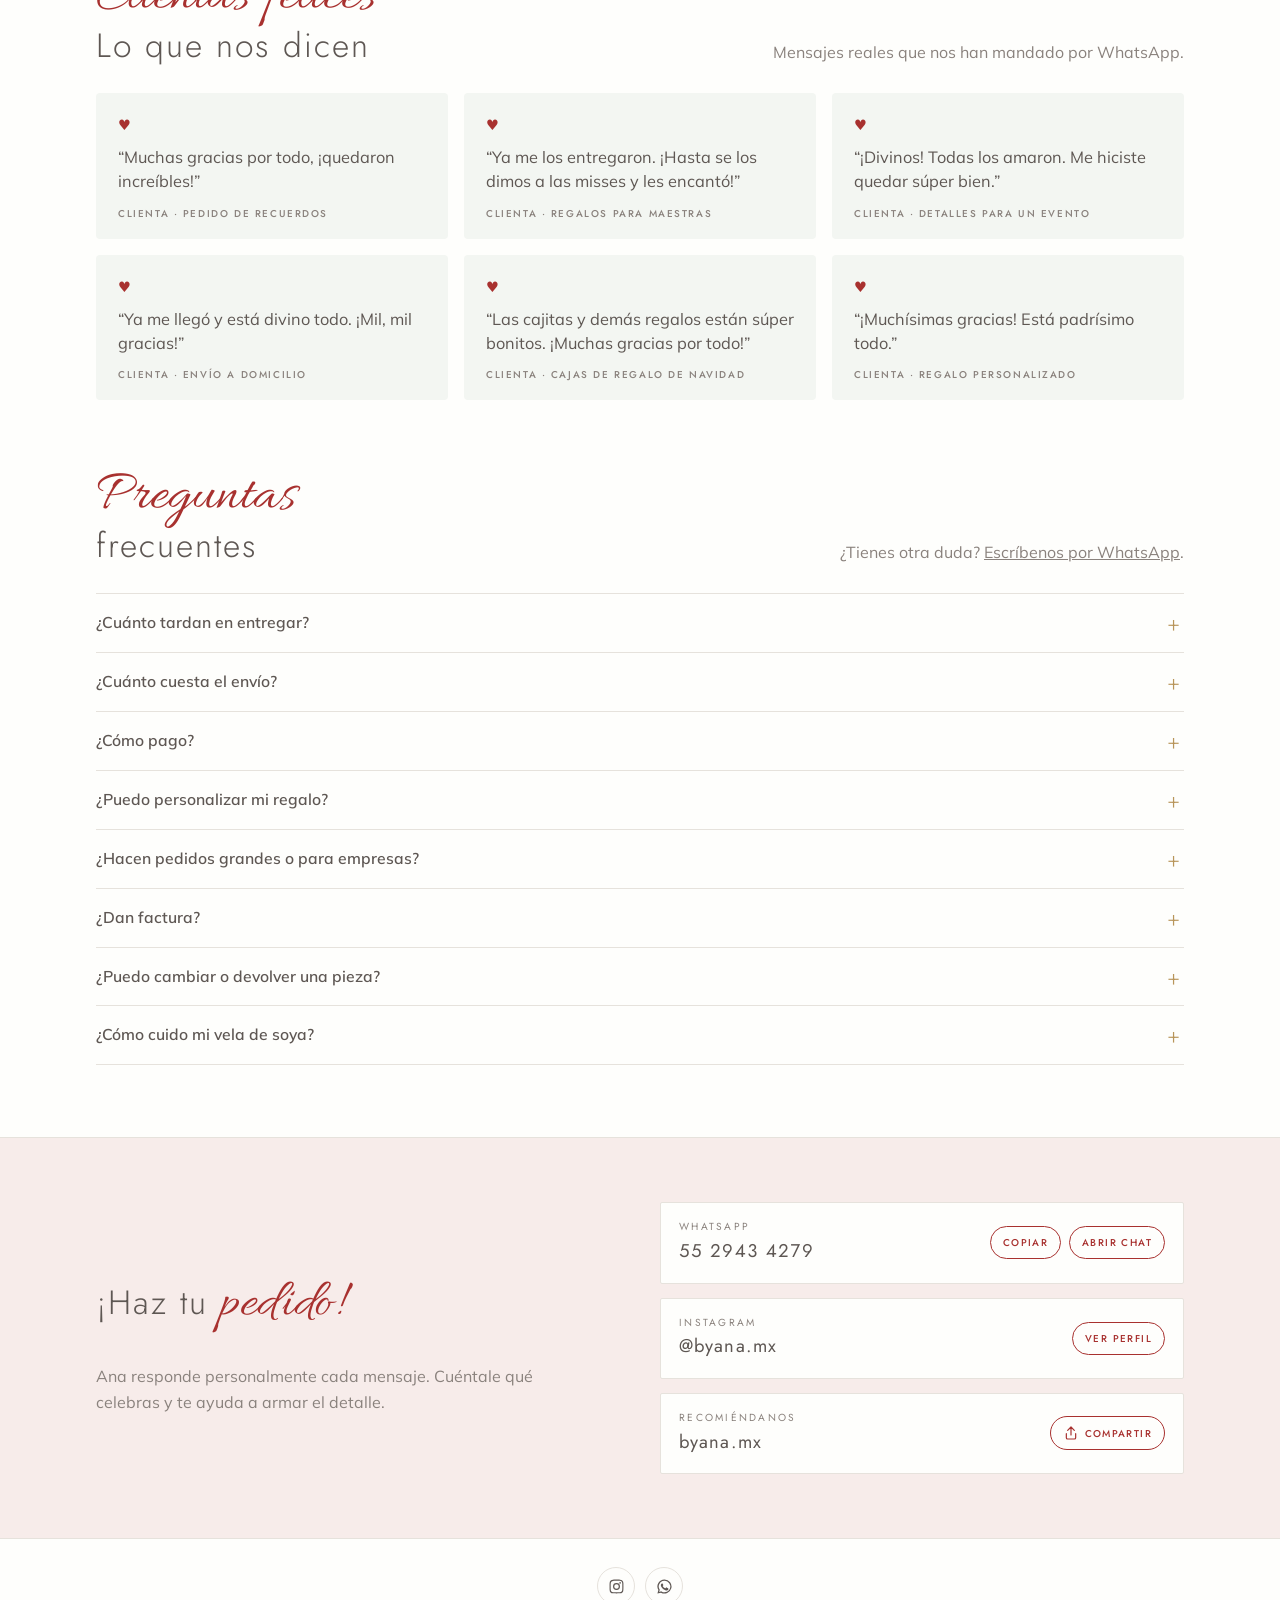
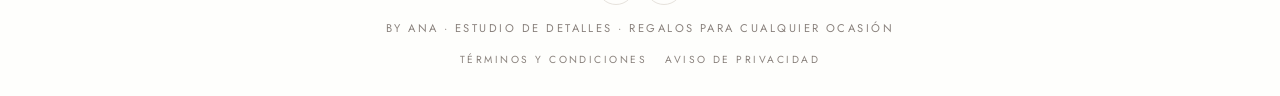
==== commit b5ba41e6: "Agregar Meta Pixel con eventos de compra y actualizar Aviso de Privacidad Pixel 1150047477389568 en " ====
--- a/index.html
+++ b/index.html
@@ -402,6 +402,23 @@
 }
 </style>
 
+<!-- Meta Pixel Code -->
+<script>
+!function(f,b,e,v,n,t,s)
+{if(f.fbq)return;n=f.fbq=function(){n.callMethod?
+n.callMethod.apply(n,arguments):n.queue.push(arguments)};
+if(!f._fbq)f._fbq=n;n.push=n;n.loaded=!0;n.version='2.0';
+n.queue=[];t=b.createElement(e);t.async=!0;
+t.src=v;s=b.getElementsByTagName(e)[0];
+s.parentNode.insertBefore(t,s)}(window, document,'script',
+'https://connect.facebook.net/en_US/fbevents.js');
+fbq('init', '1150047477389568');
+fbq('track', 'PageView');
+</script>
+<noscript><img height="1" width="1" style="display:none"
+src="https://www.facebook.com/tr?id=1150047477389568&ev=PageView&noscript=1"
+/></noscript>
+<!-- End Meta Pixel Code -->
 </head>
 <body data-season="navidad">
 <header>
@@ -774,6 +791,9 @@
 function visCarrito(id){ if(VIS && id && !VIS.c.includes(id) && VIS.c.length < 10){ VIS.c.push(id); VIS.cambio = true; } }
 const WA_NUM = "525529434279";
 const WA = `https://wa.me/${WA_NUM}?text=`;
+/* Meta Pixel: eventos estándar (si el pixel no cargó, por ejemplo con bloqueador, no pasa nada) */
+function px(ev, data, opt){ try{ if(window.fbq) fbq("track", ev, data||{}, opt||{}); }catch(e){} }
+document.addEventListener("click", e=>{ const a = e.target.closest && e.target.closest('a[href*="wa.me/"]'); if(a) px("Contact", { content_name:"WhatsApp" }); });
 const MAX_PIEZAS = 20, MAX_NOTA = 100;
 const money = n => "$" + n.toLocaleString("es-MX");
 const esc = s => String(s).replace(/[&<>"']/g, c => ({"&":"&amp;","<":"&lt;",">":"&gt;",'"':"&quot;","'":"&#39;"}[c]));
@@ -914,6 +934,7 @@
 function openProduct(id){
   const p = PRODUCTOS.get(id); if(!p) return; cur = p;
   visVio(p.id);
+  px("ViewContent", { content_ids:[p.id], content_name:p.t, content_type:"product", value:p.v[0].p, currency:"MXN" });
   $("pd-title").textContent = p.t;
   const fotos = [p.id, ...(p.f||[])];
   const verFoto = i => { $("pd-img").src = `img/${fotos[i]}.jpg`; $("pd-thumbs").querySelectorAll("button").forEach((b,k)=>b.setAttribute("aria-current", k===i)); };
@@ -994,6 +1015,7 @@
   const same = cart.find(i=>i.id===p.id && i.v===vi && (i.ar||"")===ar && (i.ini||"")===ini && opsTexto(i)===opsTexto({op}) && i.tag===tag && i.nota===nota);
   if(same) same.qty += qty; else cart.push({id:p.id, v:vi, qty, ...(op?{op}:{}), ini, ar, tag, nota});
   visCarrito(p.id);
+  px("AddToCart", { content_ids:[p.id], content_name:p.t, content_type:"product", contents:[{ id:p.id, quantity:qty }], value:p.v[vi].p*qty, currency:"MXN" });
   save(); renderCart(); $("dlg-product").close();
   const b = $("cart-btn"); b.classList.remove("pop"); void b.offsetWidth; b.classList.add("pop");
 }
@@ -1046,8 +1068,10 @@
     const r = await fetch("/api/crear-pago", { method:"POST", headers:{"Content-Type":"application/json"}, body: JSON.stringify({ items: cart, cliente, envio, ...(descuento() ? (CUPON.tipo === "ref" ? { referido: CUPON.codigo } : { cupon: CUPON.codigo }) : {}) }) });
     const data = await r.json().catch(()=>({}));
     if(!r.ok || !data.url) throw Object.assign(new Error(data.error || "No pudimos iniciar el pago."), {data});
-    try{ localStorage.setItem("byana-pending", JSON.stringify({ ref:data.ref, cliente, resumen: resumen() })); }catch(e){}
-    location.href = data.url;
+    const totalPago = neto() + costoEnvio();
+    try{ localStorage.setItem("byana-pending", JSON.stringify({ ref:data.ref, cliente, resumen: resumen(), total: totalPago, ids: cart.map(i=>i.id), n: piezas() })); }catch(e){}
+    px("InitiateCheckout", { content_ids: cart.map(i=>i.id), content_type:"product", num_items: piezas(), value: totalPago, currency:"MXN" });
+    setTimeout(()=>{ location.href = data.url; }, 300);
   }catch(ex){
     if(ex.data && ex.data.cupon){ CUPON = null; guardarCupon(); renderCart(); $("cupon-msg").textContent = ex.message; err.textContent = "Quitamos el cupón; revisa tu total y vuelve a pagar."; btn.disabled = false; btn.textContent = "Pagar con Mercado Pago"; return; }
     const off = ex.data && ex.data.sinConfigurar;
@@ -1070,6 +1094,10 @@
   $("ty-ref").textContent = ref ? `Pedido ${ref}` : "";
   const msg = `Hola Ana, ${ok?"ya pagué":"hice"} mi pedido en la página${ref?` (${ref})`:""}${pend&&pend.cliente?`, a nombre de ${pend.cliente.nombre}`:""}${pend&&pend.cliente&&pend.cliente.fecha?`, para el ${pend.cliente.fecha}`:""}:\n${pend?pend.resumen:""}`;
   $("ty-wa").href = WA + encodeURIComponent(msg);
+  if(ok && pend && pend.ref){
+    let ya = false; try{ ya = localStorage.getItem("byana-px-compra") === pend.ref; localStorage.setItem("byana-px-compra", pend.ref); }catch(e){}
+    if(!ya) px("Purchase", { content_ids: pend.ids||[], content_type:"product", num_items: pend.n||0, value: pend.total||0, currency:"MXN" }, { eventID: pend.ref });
+  }
   if(ok || st==="pendiente"){ cart = []; save(); try{ localStorage.removeItem("byana-pending"); localStorage.removeItem("byana-cupon"); }catch(e){} CUPON = null; }
   history.replaceState(null, "", location.pathname + location.hash);
   window.__gracias = true;
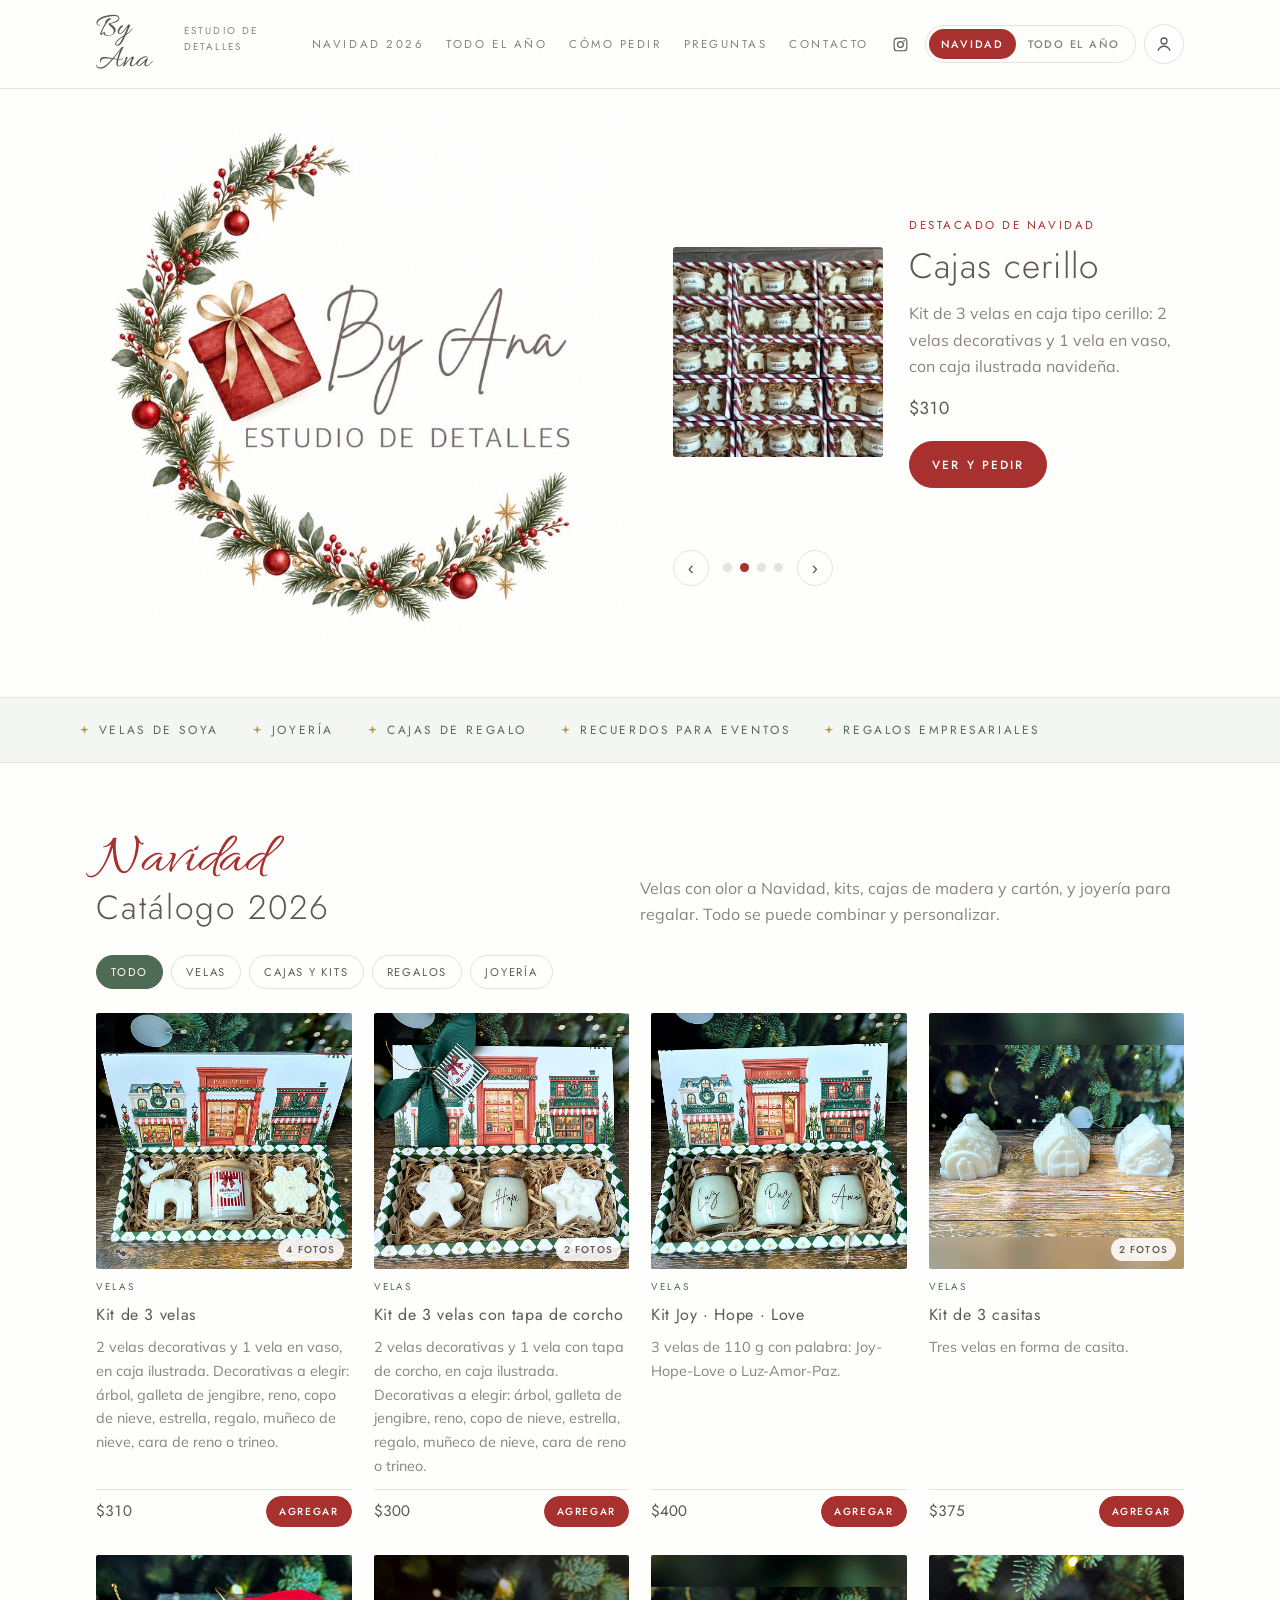
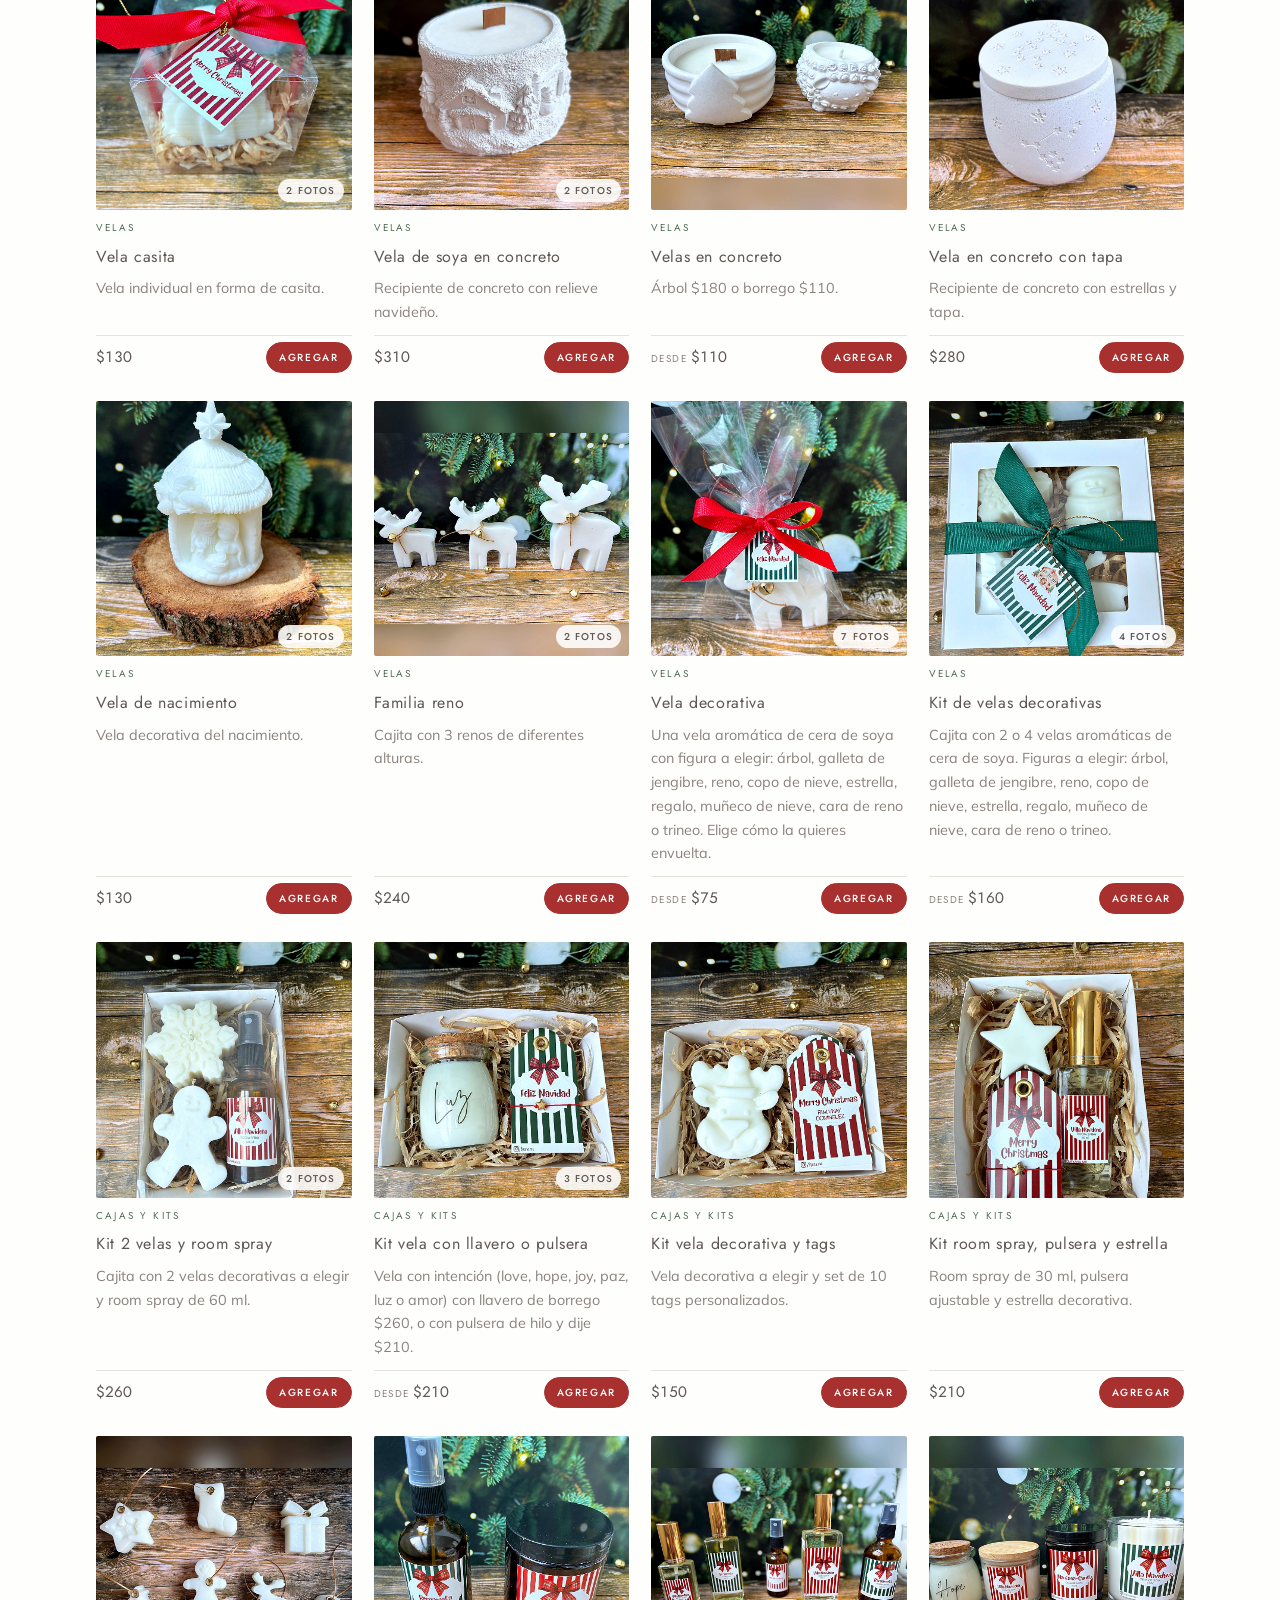
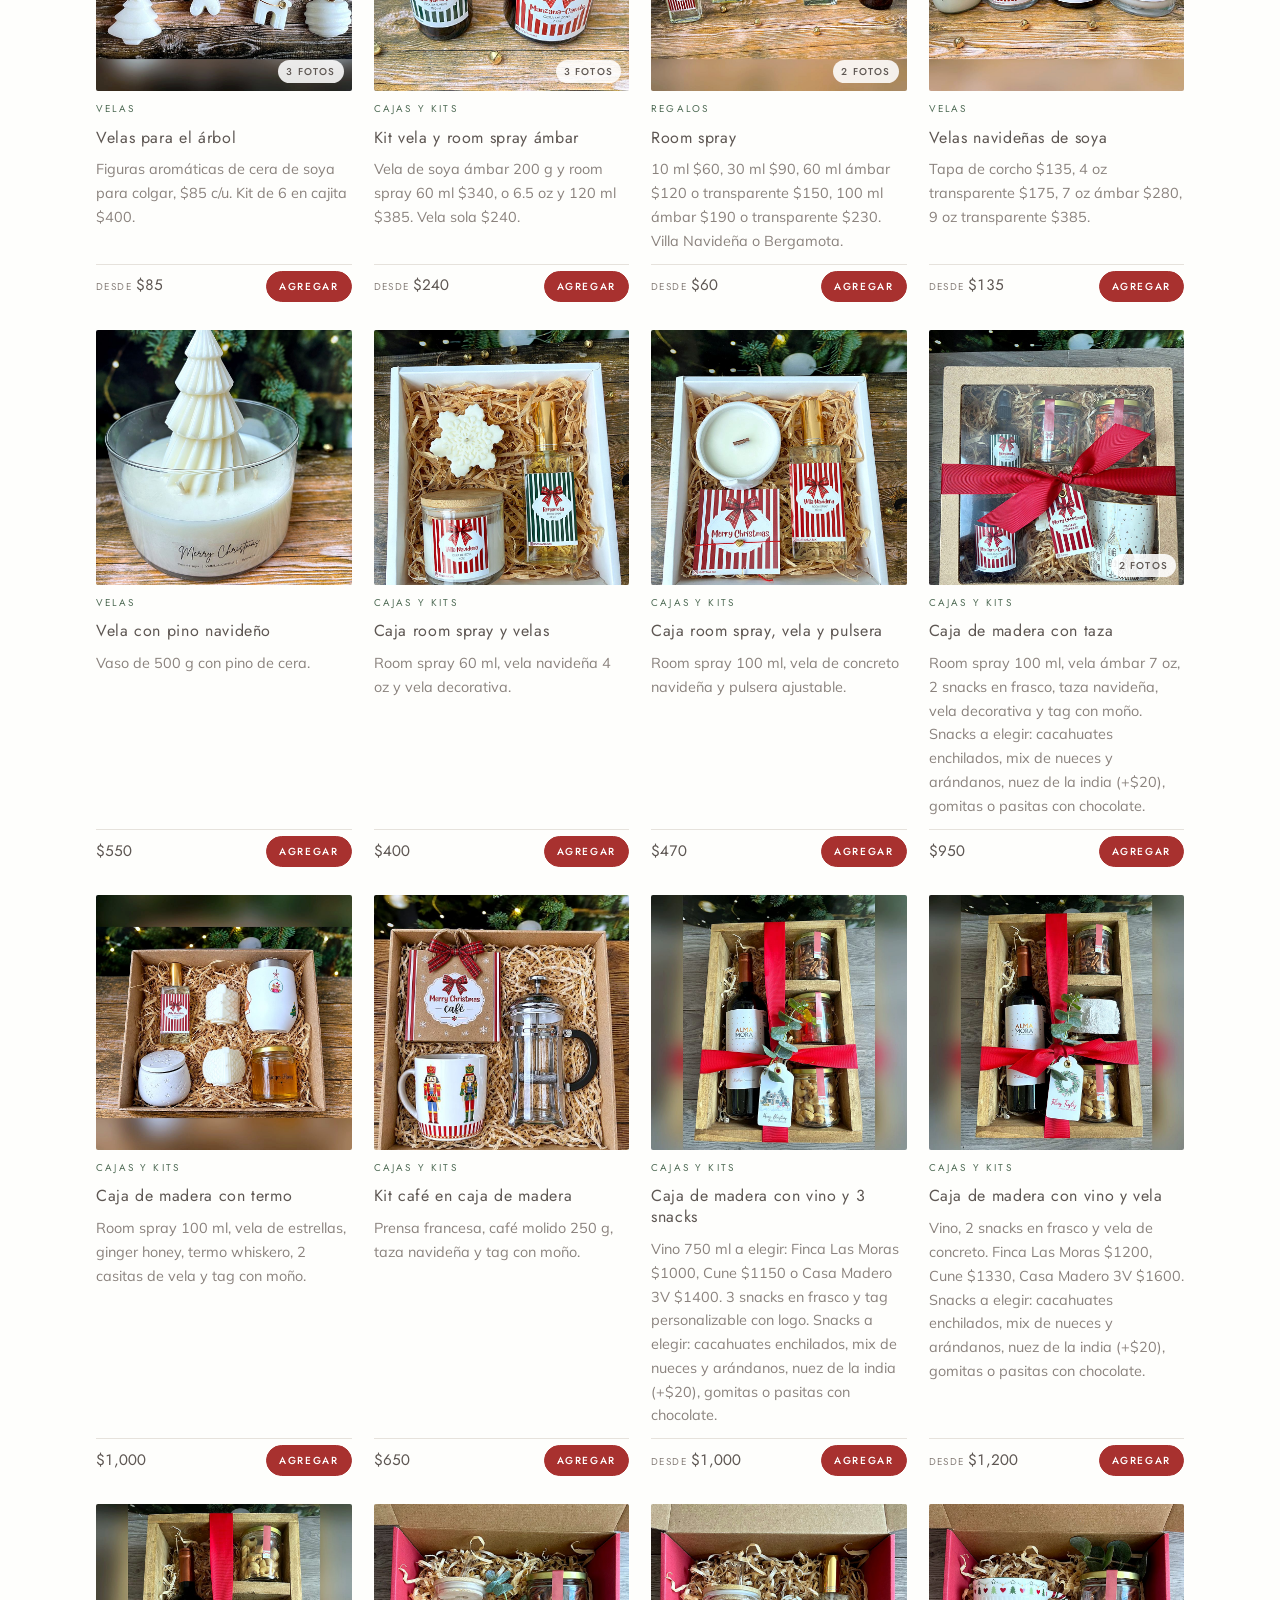
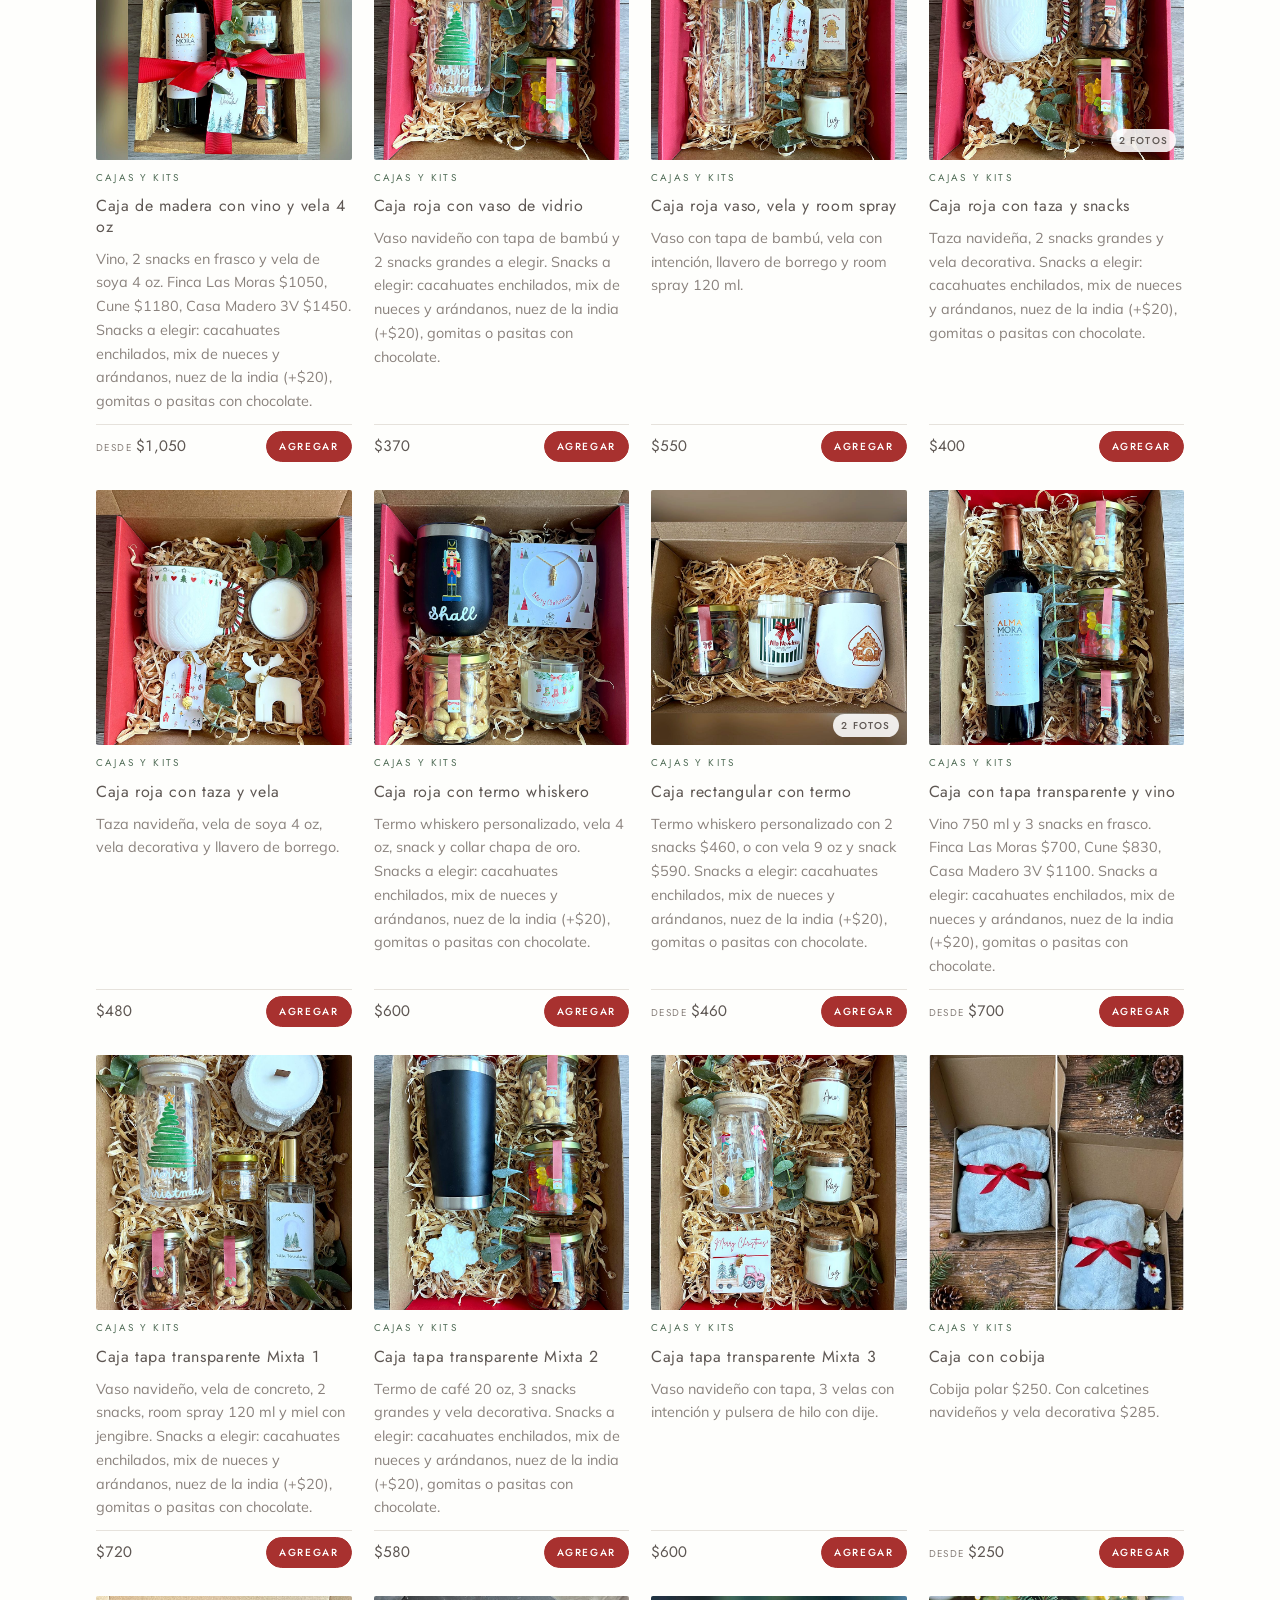
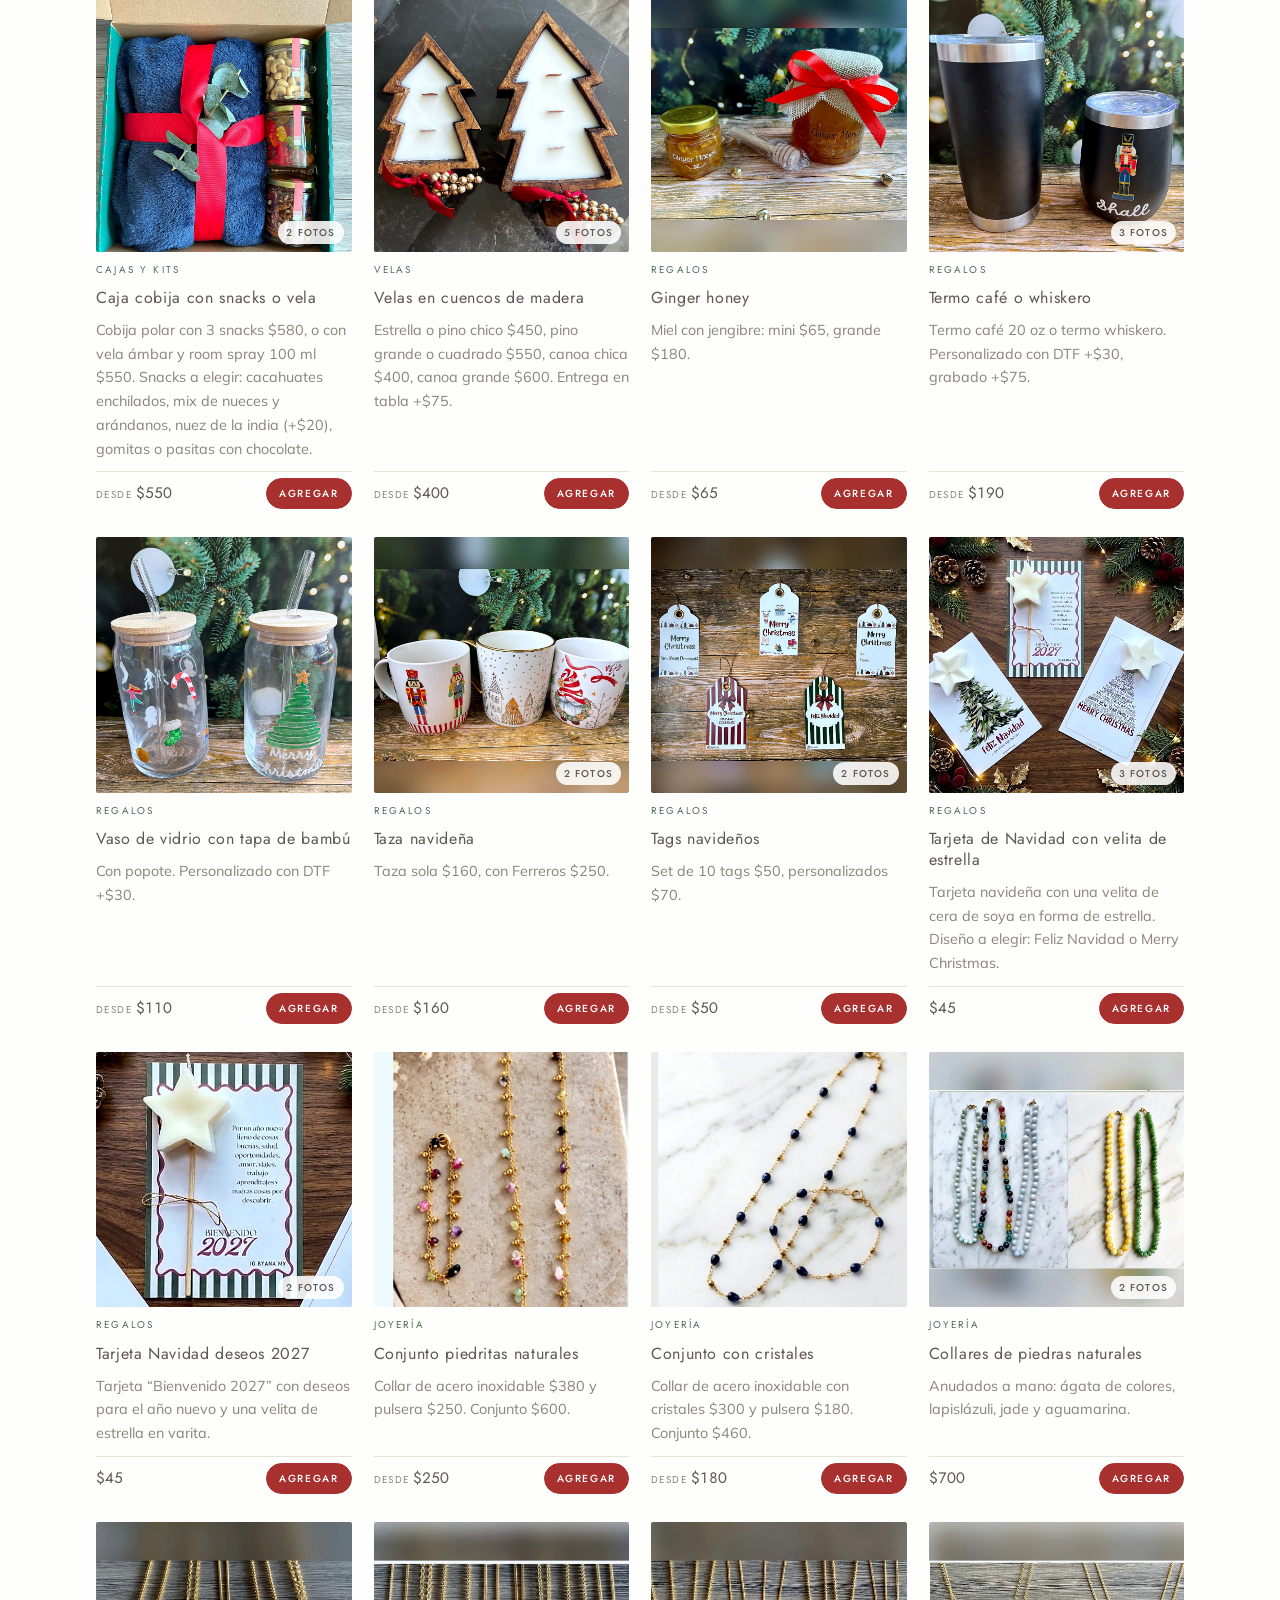
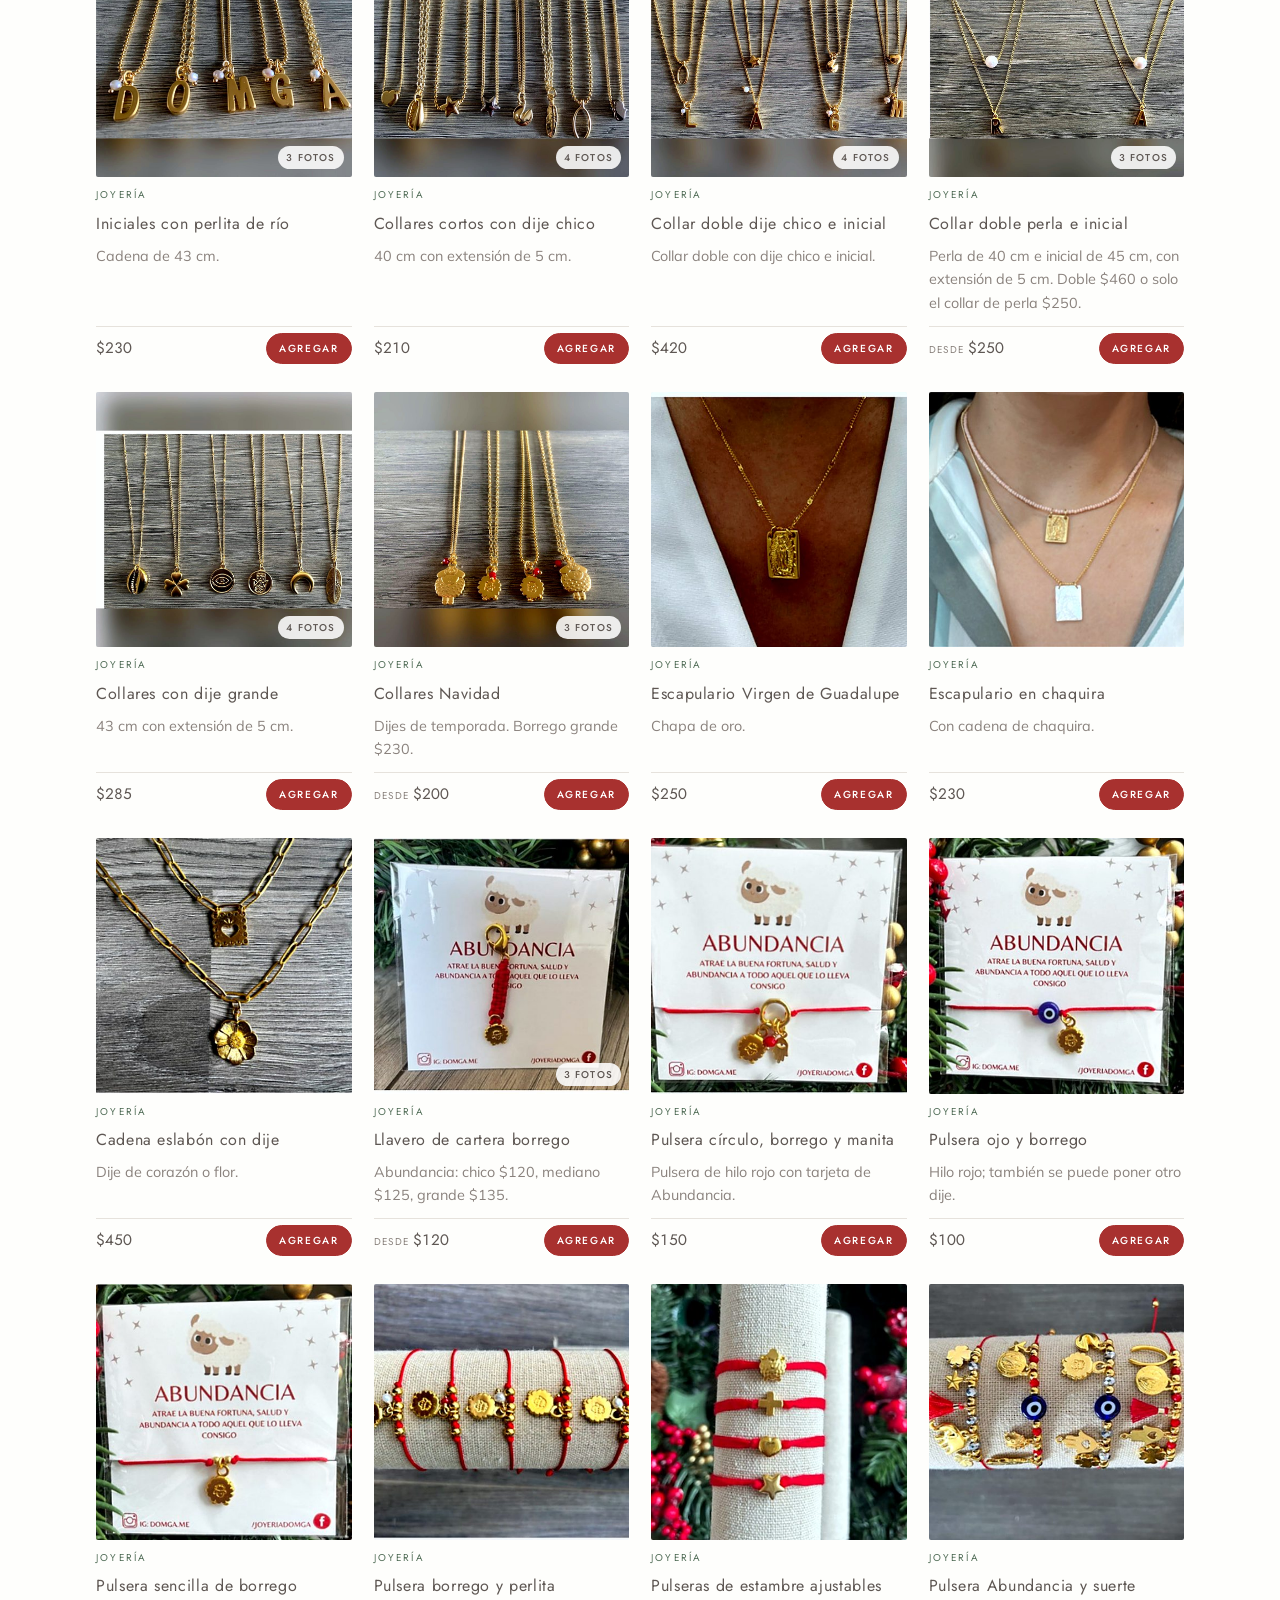
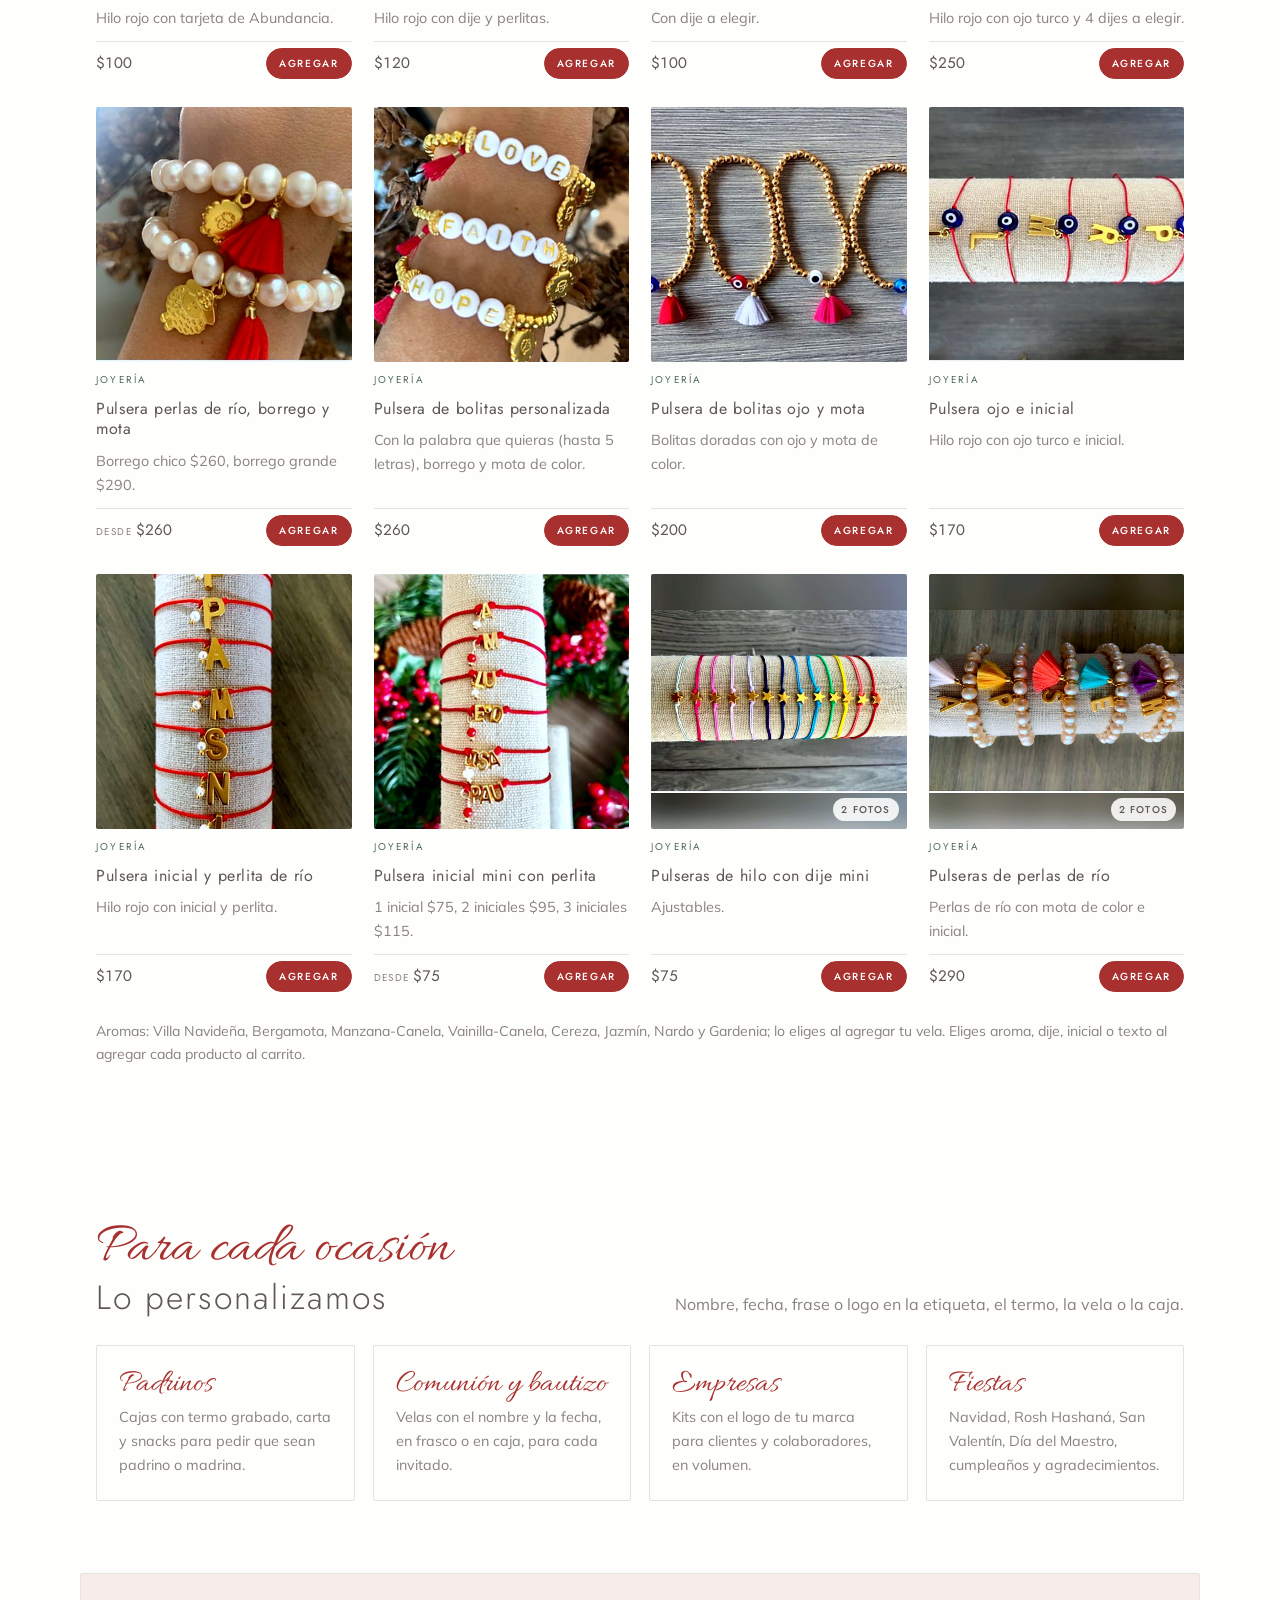
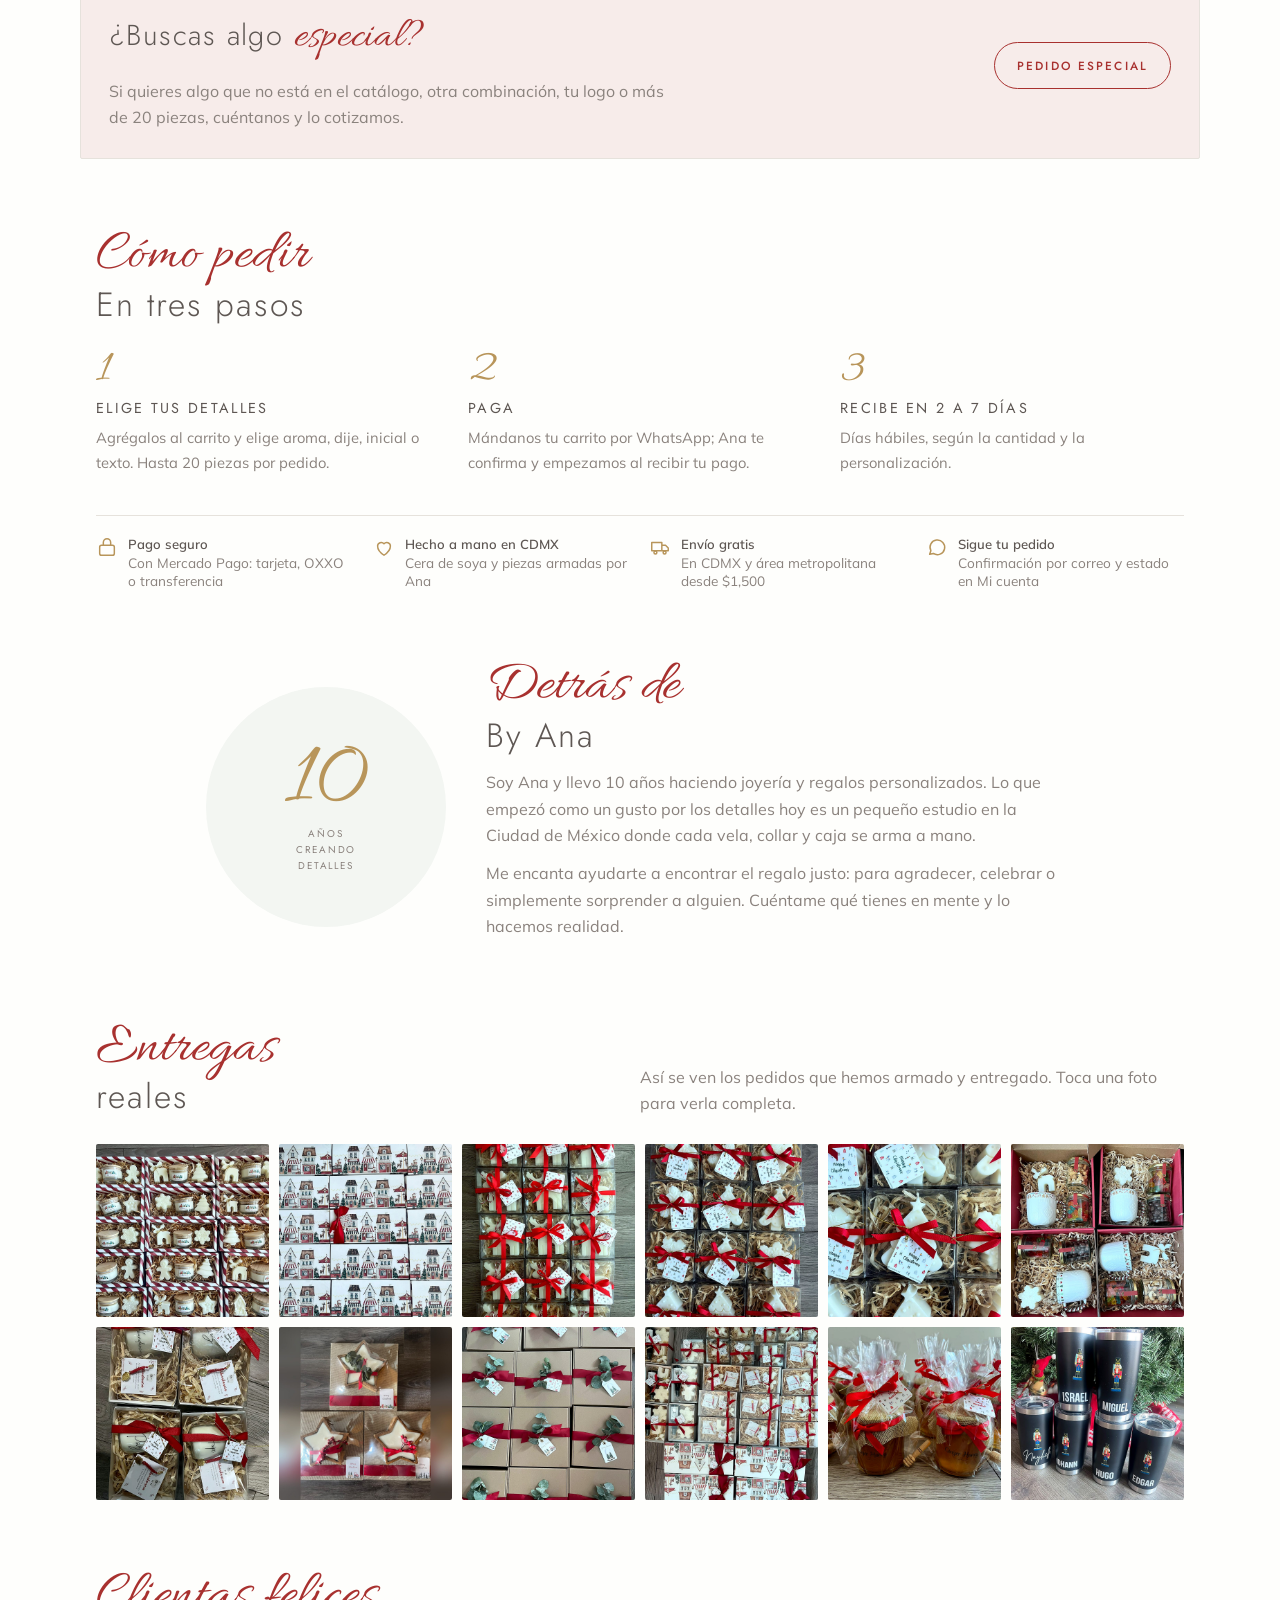
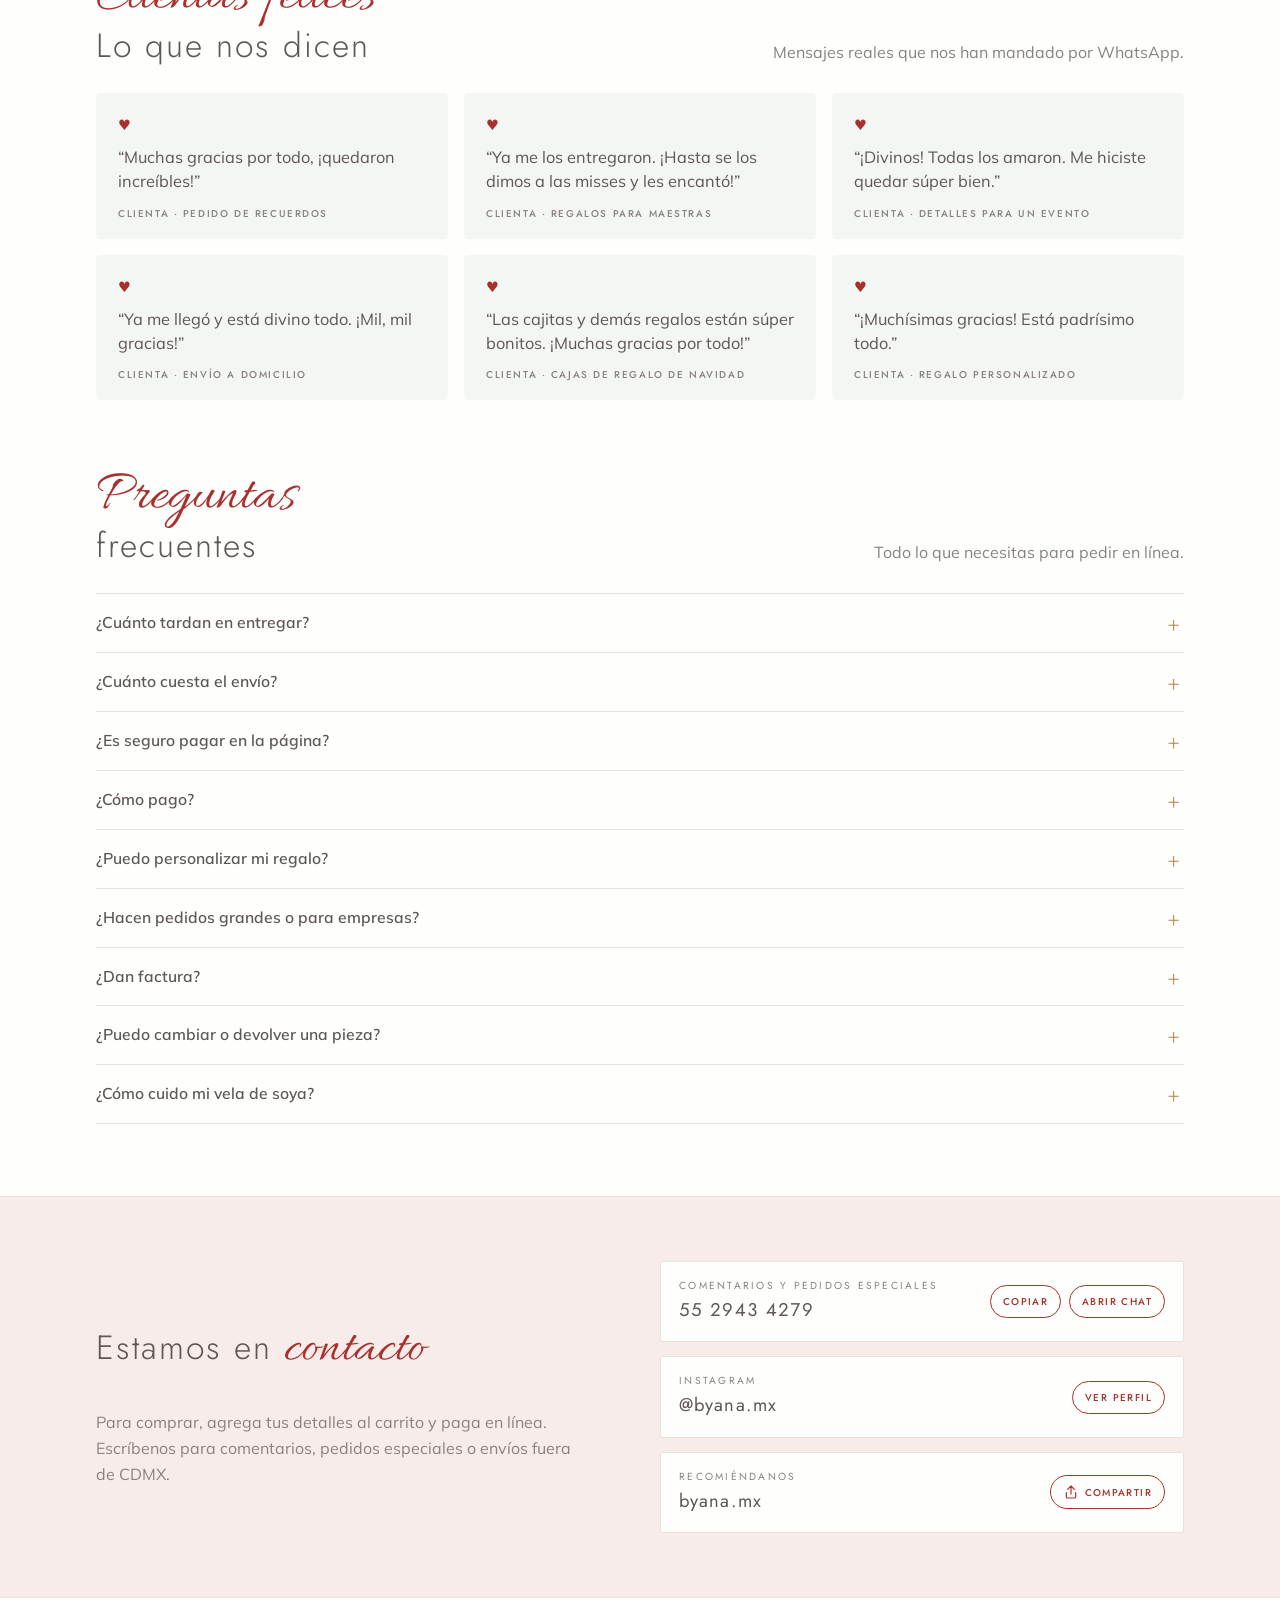
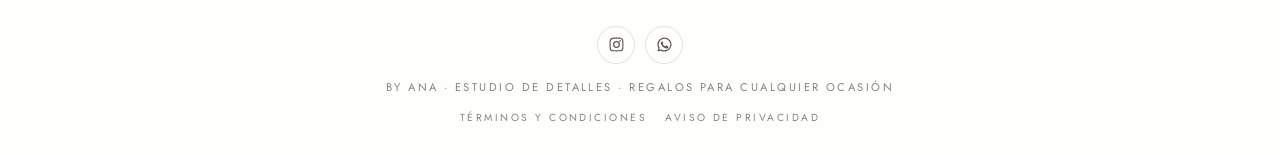
==== commit 046ac342: "Hacer WhatsApp discreto y empujar la compra en línea - Quitar botón flotante, ícono del encabezado, " ====
--- a/index.html
+++ b/index.html
@@ -3,7 +3,7 @@
 <head>
 <meta charset="utf-8">
 <meta name="viewport" content="width=device-width, initial-scale=1, viewport-fit=cover">
-<meta name="description" content="By Ana, Estudio de detalles: velas de soya, joyería y regalos personalizados hechos a mano en CDMX. Compra en línea o pide por WhatsApp.">
+<meta name="description" content="By Ana, Estudio de detalles: velas de soya, joyería y regalos personalizados hechos a mano en CDMX. Compra en línea con pago seguro y envío en CDMX.">
 <link rel="canonical" href="https://byana.mx/">
 <link rel="icon" href="/favicon.ico" sizes="any">
 <link rel="icon" type="image/png" sizes="32x32" href="/img/favicon-32.png">
@@ -230,7 +230,7 @@
 .ask.q{color:var(--ink-soft)}
 .add{font:500 .64rem var(--caps);letter-spacing:.16em;text-transform:uppercase;border:1px solid var(--accent);background:var(--accent);color:#fff;padding:7px 12px;border-radius:999px;cursor:pointer}
 .add:hover{background:color-mix(in srgb,var(--accent) 85%,#000)}
-.cart-btn{position:fixed;z-index:8;right:calc(18px + env(safe-area-inset-right,0px));bottom:calc(86px + env(safe-area-inset-bottom,0px));display:flex;align-items:center;gap:8px;font:500 .7rem var(--caps);letter-spacing:.16em;text-transform:uppercase;background:var(--ink);color:#fff;border:0;border-radius:999px;padding:12px 16px;cursor:pointer;box-shadow:0 6px 18px rgba(0,0,0,.18)}
+.cart-btn{position:fixed;z-index:8;right:calc(18px + env(safe-area-inset-right,0px));bottom:calc(18px + env(safe-area-inset-bottom,0px));display:flex;align-items:center;gap:8px;font:500 .7rem var(--caps);letter-spacing:.16em;text-transform:uppercase;background:var(--ink);color:#fff;border:0;border-radius:999px;padding:12px 16px;cursor:pointer;box-shadow:0 6px 18px rgba(0,0,0,.18)}
 .cart-btn svg{width:18px;height:18px;fill:currentColor}
 .cart-btn b{background:var(--gold);border-radius:999px;min-width:22px;height:22px;display:grid;place-items:center;font-size:.7rem;padding:0 6px}
 .cart-btn.pop{animation:pop .35s}
@@ -430,7 +430,6 @@
     <div style="display:flex;align-items:center;gap:8px">
     <div class="social" aria-label="Redes sociales">
       <a href="https://www.instagram.com/byana.mx/" target="_blank" rel="noopener" aria-label="Instagram"><svg viewBox="0 0 24 24"><use href="#i-ig"/></svg></a>
-      <a href="https://wa.me/525529434279" target="_blank" rel="noopener" aria-label="WhatsApp"><svg viewBox="0 0 24 24"><use href="#i-wa"/></svg></a>
     </div>
     <button class="acct-btn" id="acct-btn" type="button" aria-label="Mi cuenta"><svg viewBox="0 0 24 24" aria-hidden="true"><circle cx="12" cy="8" r="4"/><path d="M4 21c1.5-4 4.5-6 8-6s6.5 2 8 6"/></svg><span id="acct-lbl">Mi cuenta</span></button>
     <button class="menu-btn" id="menu-btn" type="button" aria-label="Abrir menú" aria-expanded="false" aria-controls="menu"><svg viewBox="0 0 24 24" aria-hidden="true"><path d="M4 7h16M4 12h16M4 17h16"/></svg></button>
@@ -463,10 +462,7 @@
         <h1 id="hero-title">Velas, joyería y regalos <span class="script">hechos a mano</span></h1>
         <p id="hero-text">Velas de cera de soya aromáticas, joyería delicada y cajas de regalo que armamos a tu gusto: con tu combinación favorita, tu nombre o el logo de tu empresa.</p>
         <div class="ctas">
-          <a class="btn solid" id="hero-wa" href="https://wa.me/525529434279?text=Hola%20Ana%2C%20me%20interesa%20el%20cat%C3%A1logo%20de%20Navidad" target="_blank" rel="noopener">
-            <svg viewBox="0 0 24 24" aria-hidden="true"><path d="M12 2a10 10 0 0 0-8.6 15.1L2 22l5-1.3A10 10 0 1 0 12 2Zm0 18.2a8.2 8.2 0 0 1-4.2-1.2l-.3-.2-3 .8.8-2.9-.2-.3A8.2 8.2 0 1 1 12 20.2Zm4.5-6.1c-.2-.1-1.5-.7-1.7-.8-.2-.1-.4-.1-.6.1l-.8 1c-.1.2-.3.2-.5.1a6.7 6.7 0 0 1-3.3-2.9c-.3-.4.3-.4.7-1.3.1-.2 0-.3 0-.4l-.8-1.8c-.2-.5-.4-.4-.6-.4h-.5a1 1 0 0 0-.7.3 3 3 0 0 0-.9 2.2 5.2 5.2 0 0 0 1.1 2.8 11.9 11.9 0 0 0 4.6 4c1.7.7 2.3.8 3.2.6.5-.1 1.5-.6 1.7-1.2.2-.6.2-1.1.2-1.2-.1-.1-.3-.2-.5-.3Z"/></svg>
-            Pedir por WhatsApp</a>
-          <a class="btn ghost" id="hero-see" href="#navidad">Ver catálogo</a>
+          <a class="btn solid" id="hero-see" href="#navidad">Ver catálogo</a>
         </div>
       </div>
           <article class="hs prod" data-id="n05a" aria-roledescription="diapositiva">
@@ -499,7 +495,7 @@
       </div>
       <div class="chips" role="group" aria-label="Filtrar catálogo navideño" id="chips-navidad"></div>
       <div class="grid" id="grid-navidad"></div>
-      <p class="note">Aromas: Villa Navideña, Bergamota, Manzana-Canela, Vainilla-Canela, Cereza, Jazmín, Nardo y Gardenia; lo eliges al agregar tu vela. Todos los productos se pueden combinar y personalizar; escríbenos por WhatsApp para armar el tuyo.</p>
+      <p class="note">Aromas: Villa Navideña, Bergamota, Manzana-Canela, Vainilla-Canela, Cereza, Jazmín, Nardo y Gardenia; lo eliges al agregar tu vela. Eliges aroma, dije, inicial o texto al agregar cada producto al carrito.</p>
     </div>
   </section>
 
@@ -530,8 +526,8 @@
   <section class="block" id="especial" style="padding-top:0">
     <div class="wrap especial">
       <div><h2>¿Buscas algo <span class="script">especial?</span></h2>
-        <p>Si quieres algo que no está en el catálogo, otra combinación, tu logo o más de 20 piezas, cuéntale a Ana por WhatsApp y lo cotizamos.</p></div>
-      <a class="btn solid" href="https://wa.me/525529434279?text=Hola%20Ana%2C%20quiero%20algo%20especial%3A%20" target="_blank" rel="noopener"><svg viewBox="0 0 24 24" aria-hidden="true"><use href="#i-wa"/></svg>Cotizar por WhatsApp</a>
+        <p>Si quieres algo que no está en el catálogo, otra combinación, tu logo o más de 20 piezas, cuéntanos y lo cotizamos.</p></div>
+      <a class="btn ghost" href="https://wa.me/525529434279?text=Hola%20Ana%2C%20quiero%20un%20pedido%20especial%3A%20" target="_blank" rel="noopener">Pedido especial</a>
     </div>
   </section>
 
@@ -539,15 +535,15 @@
     <div class="wrap">
       <div class="head"><h2><span class="script">Cómo pedir</span>En tres pasos</h2></div>
       <div class="steps">
-        <div class="step"><h3>Elige tus detalles</h3><p>Agrégalos al carrito, hasta 20 piezas, o escríbenos por WhatsApp si quieres algo personalizado.</p></div>
-        <div class="step"><h3>Paga</h3><p id="step-pago">En la página pagas con Mercado Pago: tarjeta, OXXO o transferencia. Si pides por WhatsApp, te mandamos la cotización y empezamos al recibir tu pago.</p></div>
+        <div class="step"><h3>Elige tus detalles</h3><p>Agrégalos al carrito y elige aroma, dije, inicial o texto. Hasta 20 piezas por pedido.</p></div>
+        <div class="step"><h3>Paga</h3><p id="step-pago">En la página pagas con Mercado Pago: tarjeta, OXXO o transferencia. Te llega la confirmación a tu correo.</p></div>
         <div class="step"><h3>Recibe en 2 a 7 días</h3><p>Días hábiles, según la cantidad y la personalización.</p></div>
       </div>
       <ul class="trust">
         <li><svg viewBox="0 0 24 24" aria-hidden="true"><rect x="4" y="10" width="16" height="11" rx="2"/><path d="M8 10V7a4 4 0 0 1 8 0v3"/></svg><span><b>Pago seguro</b>Con Mercado Pago: tarjeta, OXXO o transferencia</span></li>
         <li><svg viewBox="0 0 24 24" aria-hidden="true"><path d="M12 21s-7-4.4-7-10a4 4 0 0 1 7-2.6A4 4 0 0 1 19 11c0 5.6-7 10-7 10Z"/></svg><span><b>Hecho a mano en CDMX</b>Cera de soya y piezas armadas por Ana</span></li>
         <li><svg viewBox="0 0 24 24" aria-hidden="true"><path d="M3 7h11v9H3zM14 10h4l3 3v3h-7"/><circle cx="7" cy="18" r="1.6"/><circle cx="17" cy="18" r="1.6"/></svg><span><b>Envío gratis</b>En CDMX y área metropolitana desde $1,500</span></li>
-        <li><svg viewBox="0 0 24 24" aria-hidden="true"><path d="M4 20l1.3-4A8 8 0 1 1 8 19Z"/></svg><span><b>Atención personal</b>Ana te confirma tu pedido por WhatsApp</span></li>
+        <li><svg viewBox="0 0 24 24" aria-hidden="true"><path d="M4 20l1.3-4A8 8 0 1 1 8 19Z"/></svg><span><b>Sigue tu pedido</b>Confirmación por correo y estado en Mi cuenta</span></li>
       </ul>
     </div>
   </section>
@@ -600,14 +596,15 @@
 
   <section class="block" id="preguntas" style="padding-top:0">
     <div class="wrap">
-      <div class="head"><h2><span class="script">Preguntas</span>frecuentes</h2><p>¿Tienes otra duda? <a href="https://wa.me/525529434279?text=Hola%20Ana%2C%20tengo%20una%20pregunta%3A%20" target="_blank" rel="noopener">Escríbenos por WhatsApp</a>.</p></div>
+      <div class="head"><h2><span class="script">Preguntas</span>frecuentes</h2><p>Todo lo que necesitas para pedir en línea.</p></div>
       <div class="faq">
-        <details><summary>¿Cuánto tardan en entregar?</summary><p>Entre 2 y 7 días hábiles desde que recibimos tu pago, según la cantidad y la personalización. Si lo necesitas para una fecha especial, escríbenos antes de pedir para confirmar que llegamos.</p></details>
-        <details><summary>¿Cuánto cuesta el envío?</summary><p>En CDMX y área metropolitana el envío cuesta $120 y es gratis en compras de $1,500 o más. Al resto del país enviamos por paquetería; el costo se cotiza por WhatsApp según tu código postal.</p></details>
-        <details><summary>¿Cómo pago?</summary><p>En la página pagas el total con Mercado Pago: tarjeta de crédito o débito, OXXO o transferencia. Si pides por WhatsApp, te mandamos la cotización y empezamos tu pedido al recibir el pago.</p></details>
-        <details><summary>¿Puedo personalizar mi regalo?</summary><p>Sí. Puedes escoger el aroma de las velas, el dije, la inicial o el texto de los tags. Para combinaciones distintas, tu logo o recuerdos para eventos, cuéntanos por WhatsApp y lo armamos contigo.</p></details>
-        <details><summary>¿Hacen pedidos grandes o para empresas?</summary><p>Sí. En línea puedes pedir hasta 20 piezas; para más piezas, regalos empresariales o recuerdos de comunión, boda o fiestas, escríbenos por WhatsApp y te mandamos una cotización.</p></details>
-        <details><summary>¿Dan factura?</summary><p>Sí, todos los precios incluyen IVA. Mándanos tus datos fiscales por WhatsApp o a ventas@byana.mx cuando hagas tu pedido.</p></details>
+        <details><summary>¿Cuánto tardan en entregar?</summary><p>Entre 2 y 7 días hábiles desde que recibimos tu pago, según la cantidad y la personalización. Te avisamos por correo cuando tu pedido va en camino y puedes ver el estado en Mi cuenta.</p></details>
+        <details><summary>¿Cuánto cuesta el envío?</summary><p>En CDMX y área metropolitana el envío cuesta $120 y es gratis en compras de $1,500 o más. Al resto del país enviamos por paquetería; el costo depende de tu código postal y te lo cotizamos por WhatsApp desde el carrito.</p></details>
+        <details><summary>¿Es seguro pagar en la página?</summary><p>Sí. El pago lo procesa Mercado Pago; nosotros nunca vemos los datos de tu tarjeta. Puedes pagar con tarjeta de crédito o débito, en OXXO o por transferencia.</p></details>
+        <details><summary>¿Cómo pago?</summary><p>En la página pagas el total con Mercado Pago: tarjeta de crédito o débito, OXXO o transferencia. Se paga el total y en cuanto se confirma tu pago empezamos a armar tu pedido.</p></details>
+        <details><summary>¿Puedo personalizar mi regalo?</summary><p>Sí. Al agregar un producto al carrito escoges el aroma de las velas, el dije, la inicial o el texto de los tags (hasta 20 caracteres). Para combinaciones distintas, tu logo o recuerdos para eventos, usa el botón de Pedido especial.</p></details>
+        <details><summary>¿Hacen pedidos grandes o para empresas?</summary><p>Sí. En línea puedes pedir hasta 20 piezas; para más piezas, regalos empresariales o recuerdos de comunión, boda o fiestas, pídelo como pedido especial y te mandamos una cotización.</p></details>
+        <details><summary>¿Dan factura?</summary><p>Sí, todos los precios incluyen IVA. Al pagar, manda tus datos fiscales y tu número de pedido a <a href="mailto:ventas@byana.mx">ventas@byana.mx</a>.</p></details>
         <details><summary>¿Puedo cambiar o devolver una pieza?</summary><p>Si algo llega dañado, avísanos en las primeras 48 horas con una foto. Las piezas no personalizadas se pueden cambiar en los primeros 5 días. Los detalles personalizados no tienen cambio, salvo error nuestro. Consulta los <a href="terminos.html">Términos y condiciones</a>.</p></details>
         <details><summary>¿Cómo cuido mi vela de soya?</summary><p>La primera vez déjala encendida hasta que se derrita toda la superficie (2 a 3 horas), así no hace túnel. Recorta la mecha a 5 mm antes de cada uso, no la dejes prendida más de 4 horas seguidas y nunca sin supervisión.</p></details>
       </div>
@@ -618,12 +615,12 @@
 <section class="contact" id="contacto">
   <div class="wrap contact-grid">
     <div>
-      <h2>¡Haz tu <span class="script">pedido!</span></h2>
-      <p style="color:var(--ink-soft);margin:0;max-width:30em">Ana responde personalmente cada mensaje. Cuéntale qué celebras y te ayuda a armar el detalle.</p>
+      <h2>Estamos en <span class="script">contacto</span></h2>
+      <p style="color:var(--ink-soft);margin:0;max-width:30em">Para comprar, agrega tus detalles al carrito y paga en línea. Escríbenos para comentarios, pedidos especiales o envíos fuera de CDMX.</p>
     </div>
     <div class="lines">
       <div class="line">
-        <div><div class="k caps">WhatsApp</div><div class="v" id="phone">55 2943 4279</div></div>
+        <div><div class="k caps">Comentarios y pedidos especiales</div><div class="v" id="phone">55 2943 4279</div></div>
         <div class="acts">
           <button class="mini" id="copy-phone" type="button">Copiar</button>
           <a class="mini" href="https://wa.me/525529434279" target="_blank" rel="noopener">Abrir chat</a>
@@ -648,7 +645,6 @@
   <span>By Ana · Estudio de detalles · Regalos para cualquier ocasión</span>
   <nav class="legal" aria-label="Información legal"><a href="terminos.html">Términos y condiciones</a><a href="privacidad.html">Aviso de privacidad</a></nav>
 </footer>
-<a class="wa-float" href="https://wa.me/525529434279?text=Hola%20Ana%2C%20vi%20tu%20p%C3%A1gina" target="_blank" rel="noopener" aria-label="Escribir por WhatsApp"><svg viewBox="0 0 24 24"><use href="#i-wa"/></svg></a>
 <button class="cart-btn" id="cart-btn" type="button" hidden aria-label="Ver carrito"><svg viewBox="0 0 24 24" aria-hidden="true"><path d="M7 18a2 2 0 1 0 0 4 2 2 0 0 0 0-4Zm10 0a2 2 0 1 0 0 4 2 2 0 0 0 0-4ZM5.2 4l.4 2H21l-2.2 8.2a2 2 0 0 1-1.9 1.5H8.4a2 2 0 0 1-2-1.6L4 2H1V0h4.6l.6 4Z" transform="translate(0 1)"/></svg>Carrito <b id="cart-count">0</b></button>
 
 <dialog id="dlg-product" aria-labelledby="pd-title">
@@ -707,7 +703,7 @@
     <button class="btn mp" id="cart-pay" type="submit">Pagar con Mercado Pago</button>
     <div class="paysafe" id="paysafe"><span><svg viewBox="0 0 24 24" aria-hidden="true"><rect x="4" y="10" width="16" height="11" rx="2"/><path d="M8 10V7a4 4 0 0 1 8 0v3"/></svg>Pago seguro con Mercado Pago</span><span>Tarjeta · OXXO · Transferencia</span></div>
     <a class="btn ghost" id="cart-wa" href="#" target="_blank" rel="noopener">Mejor pedir por WhatsApp</a>
-    <p class="fine" id="cart-fine">Se paga el total del pedido. ¿Quieres algo especial o más de 20 piezas? <a href="https://wa.me/525529434279?text=Hola%20Ana%2C%20quiero%20algo%20especial%3A%20" target="_blank" rel="noopener">Escríbenos</a>.</p>
+    <p class="fine" id="cart-fine">Se paga el total del pedido. ¿Más de 20 piezas o algo especial? <a href="https://wa.me/525529434279?text=Hola%20Ana%2C%20quiero%20un%20pedido%20especial%3A%20" target="_blank" rel="noopener">Pedido especial</a>.</p>
   </form>
 </dialog>
 
@@ -810,7 +806,7 @@
   return `<article class="card" data-c="${esc(x.c)}">
     <figure${x.v?` class="zoom" data-id="${x.id}"`:""}><img loading="lazy" src="img/${x.id}.jpg" alt="${esc(x.t)}">${x.f&&x.f.length?`<span class="nfotos">${x.f.length+1} fotos</span>`:""}</figure>
     <div class="tag caps">${esc(x.c)}</div><h3>${esc(x.t)}</h3><p>${esc(x.d)}</p>
-    <div class="foot">${price}<span class="acts">${x.v?`<a class="ask q" href="${WA}${msg}" target="_blank" rel="noopener" aria-label="Preguntar por WhatsApp">Preguntar</a>`:''}${acts}</span></div>
+    <div class="foot">${price}<span class="acts">${acts}</span></div>
   </article>`;
 }
 function mount(id, list){
@@ -859,6 +855,7 @@
   $("cart-grand").textContent = o && o.cotiza ? money(neto()) + " + envío" : money(neto() + costoEnvio());
   syncCupon();
   $("cart-pay").disabled = !cart.length || !!(o && o.cotiza);
+  syncCartWa();
   $("cart-wa").href = WA + encodeURIComponent("Hola Ana, quiero hacer este pedido:\n" + resumen());
 }
 $("envio-ops").addEventListener("change", syncEnvio);
@@ -1087,13 +1084,14 @@
   let pend = null; try{ pend = JSON.parse(localStorage.getItem("byana-pending")||"null"); }catch(e){}
   const ref = q.get("external_reference") || (pend && pend.ref) || "";
   const ok = st === "ok" && (q.get("status")||q.get("collection_status")||"approved") === "approved";
-  const t = { ok:["¡Gracias por tu compra!","Recibimos tu pago. Mándale a Ana tu pedido por WhatsApp para confirmar la entrega."],
-              pendiente:["Tu pago está pendiente","Cuando Mercado Pago lo confirme (por ejemplo, al pagar en OXXO) empezamos tu pedido. Avísale a Ana por WhatsApp."],
-              error:["El pago no se completó","No se hizo ningún cargo. Tu carrito sigue aquí para intentarlo de nuevo, o pide por WhatsApp."] }[ok?"ok":(st==="pendiente"?"pendiente":"error")];
+  const t = { ok:["¡Gracias por tu compra!","Recibimos tu pago y te mandamos la confirmación a tu correo. Te avisamos cuando tu pedido vaya en camino."],
+              pendiente:["Tu pago está pendiente","Cuando Mercado Pago lo confirme (por ejemplo, al pagar en OXXO) empezamos tu pedido y te avisamos por correo."],
+              error:["El pago no se completó","No se hizo ningún cargo. Tu carrito sigue aquí para intentarlo de nuevo."] }[ok?"ok":(st==="pendiente"?"pendiente":"error")];
   $("ty-title").textContent = t[0]; $("ty-text").textContent = t[1];
   $("ty-ref").textContent = ref ? `Pedido ${ref}` : "";
   const msg = `Hola Ana, ${ok?"ya pagué":"hice"} mi pedido en la página${ref?` (${ref})`:""}${pend&&pend.cliente?`, a nombre de ${pend.cliente.nombre}`:""}${pend&&pend.cliente&&pend.cliente.fecha?`, para el ${pend.cliente.fecha}`:""}:\n${pend?pend.resumen:""}`;
   $("ty-wa").href = WA + encodeURIComponent(msg);
+  $("ty-wa").hidden = true;
   if(ok && pend && pend.ref){
     let ya = false; try{ ya = localStorage.getItem("byana-px-compra") === pend.ref; localStorage.setItem("byana-px-compra", pend.ref); }catch(e){}
     if(!ya) px("Purchase", { content_ids: pend.ids||[], content_type:"product", num_items: pend.n||0, value: pend.total||0, currency:"MXN" }, { eventID: pend.ref });
@@ -1106,15 +1104,20 @@
 
 /* El botón de Mercado Pago solo aparece cuando la cuenta ya está conectada en Netlify (MP_ACCESS_TOKEN). */
 let PAGO_ACTIVO = false;
+/* Con pago en línea, el pedido por WhatsApp solo aparece cuando el envío es fuera de CDMX (se cotiza). */
+function syncCartWa(){
+  const wa = $("cart-wa"), o = envioSel(), cot = !!(o && o.cotiza);
+  wa.hidden = PAGO_ACTIVO && !cot;
+  wa.classList.add("solid"); wa.classList.remove("ghost");
+  wa.textContent = cot ? "Cotizar envío por WhatsApp" : "Enviar pedido por WhatsApp";
+}
 function setPago(on){
   PAGO_ACTIVO = on;
   $("cart-pay").hidden = !on;
   $("acepto-wrap").hidden = !on;
   $("paysafe").hidden = !on;
-  const wa = $("cart-wa");
-  wa.classList.toggle("solid", !on); wa.classList.toggle("ghost", on);
-  wa.textContent = on ? "Mejor pedir por WhatsApp" : "Enviar pedido por WhatsApp";
-  $("cart-fine").firstChild.textContent = (on ? "Se paga el total del pedido. " : "Ana te confirma tu pedido por WhatsApp. ") + "¿Quieres algo especial o más de 20 piezas? ";
+  syncCartWa();
+  $("cart-fine").firstChild.textContent = (on ? "Se paga el total del pedido. " : "Ana te confirma tu pedido por WhatsApp. ") + "¿Más de 20 piezas o algo especial? ";
   if(!on) $("step-pago").textContent = "Mándanos tu carrito por WhatsApp; Ana te confirma y empezamos al recibir tu pago.";
 }
 setPago(false);
@@ -1175,7 +1178,6 @@
   document.querySelectorAll(".season button").forEach(b=>b.setAttribute("aria-pressed", b.dataset.s===s));
   document.getElementById("hero-eyebrow").textContent = copy[s].e;
   document.getElementById("hero-title").innerHTML = copy[s].h;
-  document.getElementById("hero-wa").href = WA + "Hola%20Ana%2C%20" + copy[s].wa;
   document.getElementById("hero-see").href = copy[s].see;
   ["navidad","siempre"].forEach(id=>{ document.getElementById(id).hidden = id!==s; });
   try{ localStorage.setItem("byana-season", s); }catch(e){}
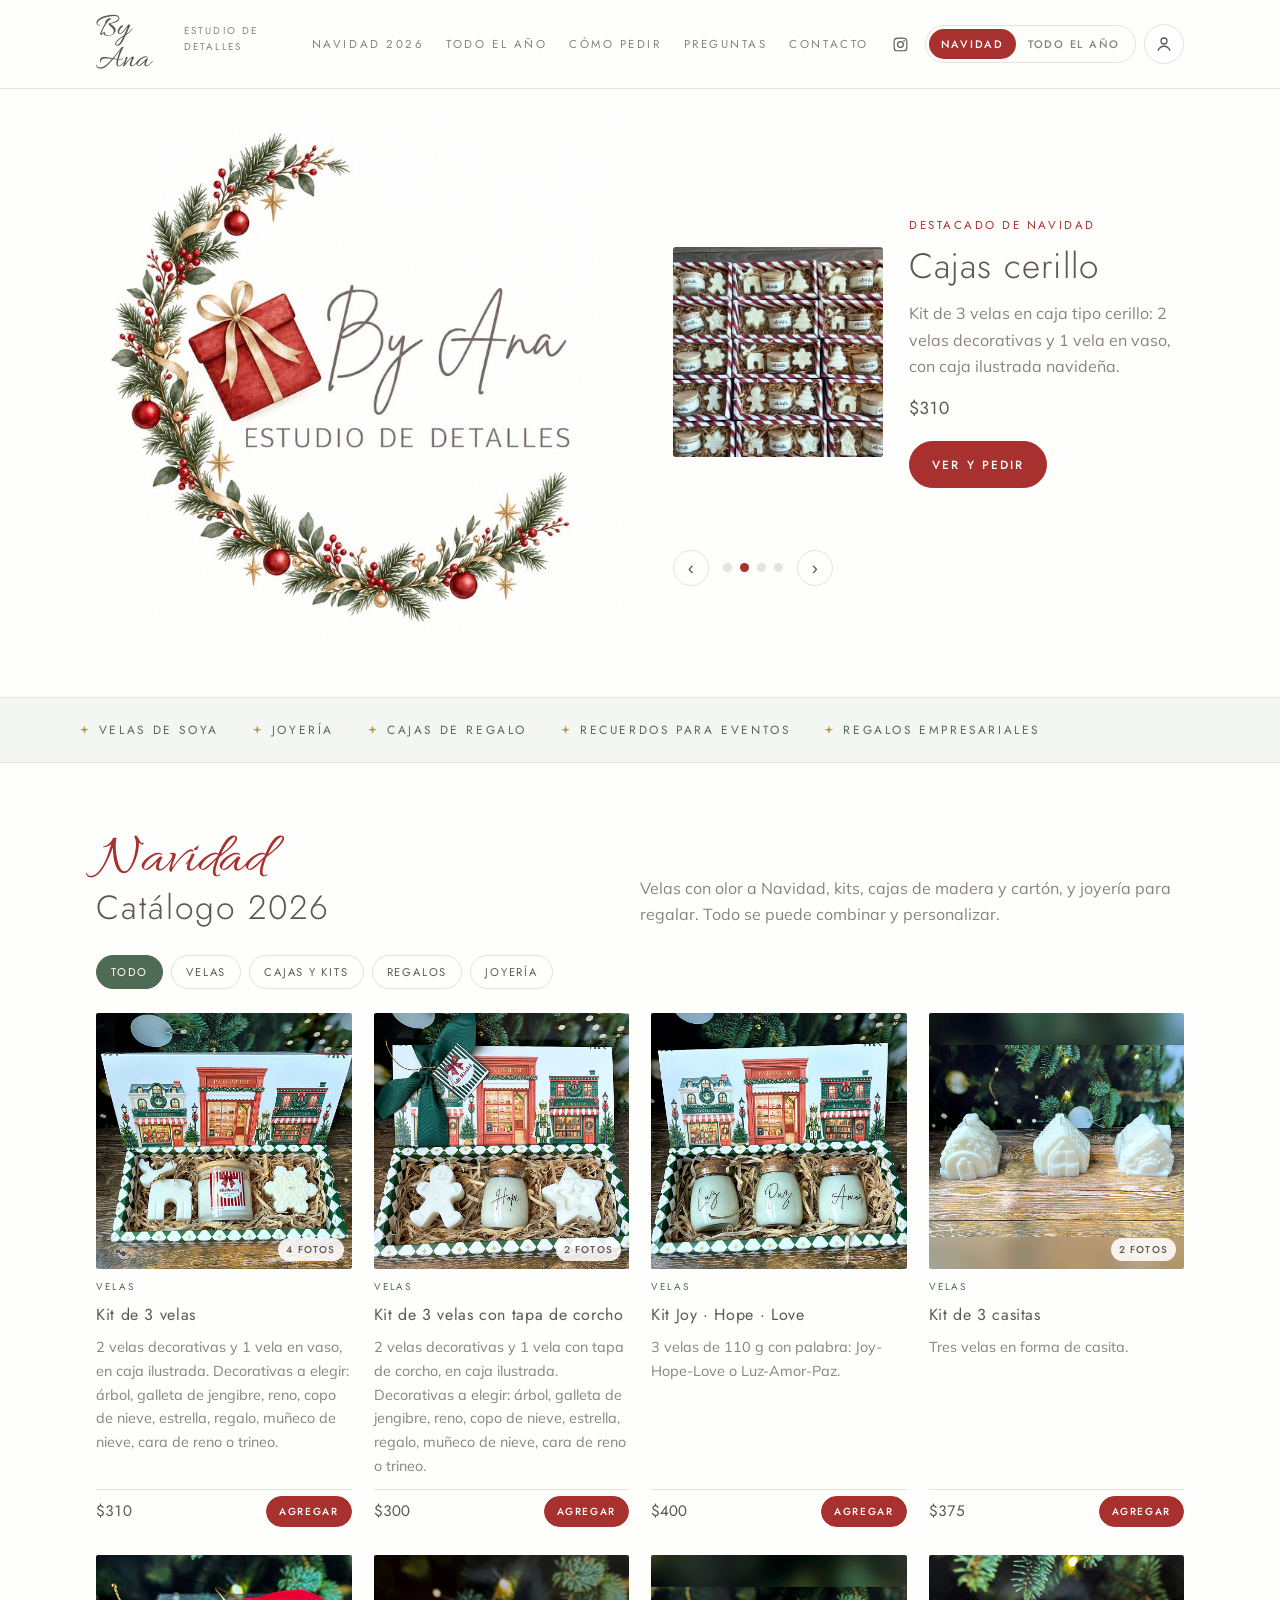
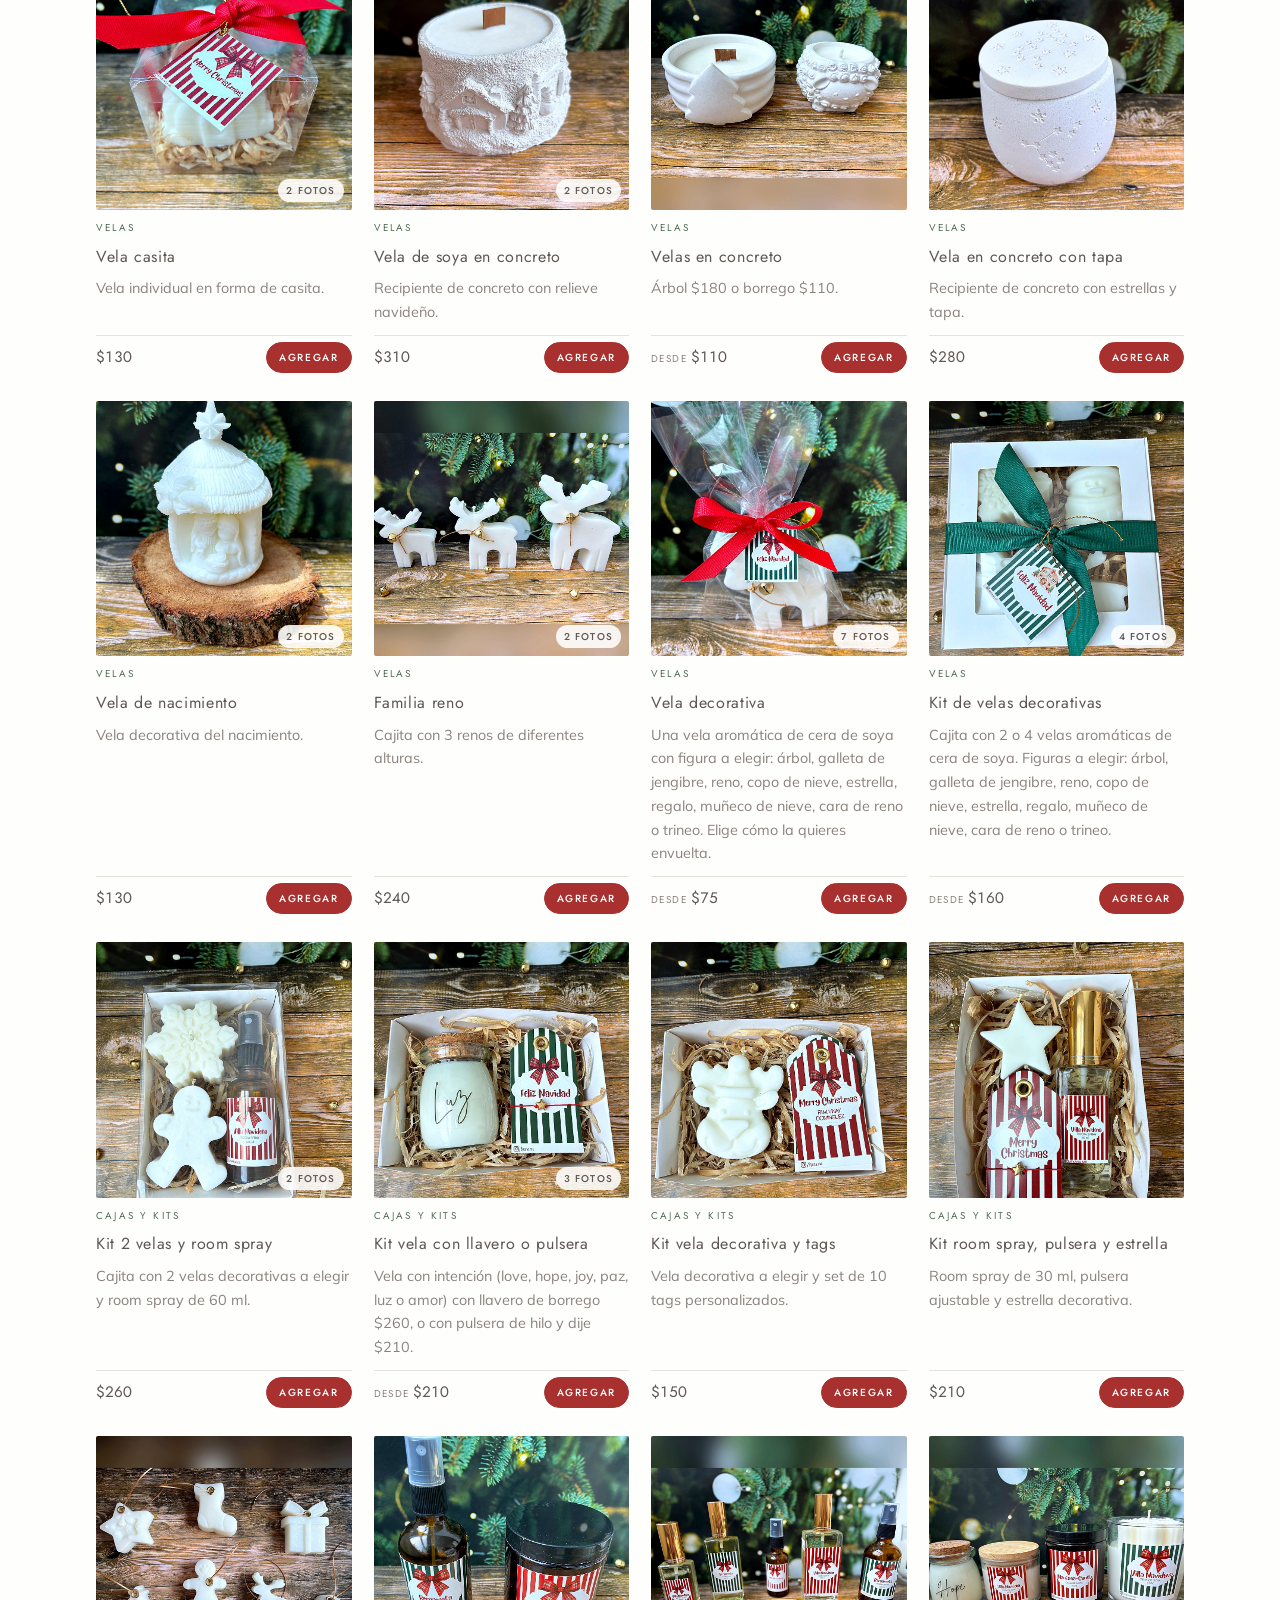
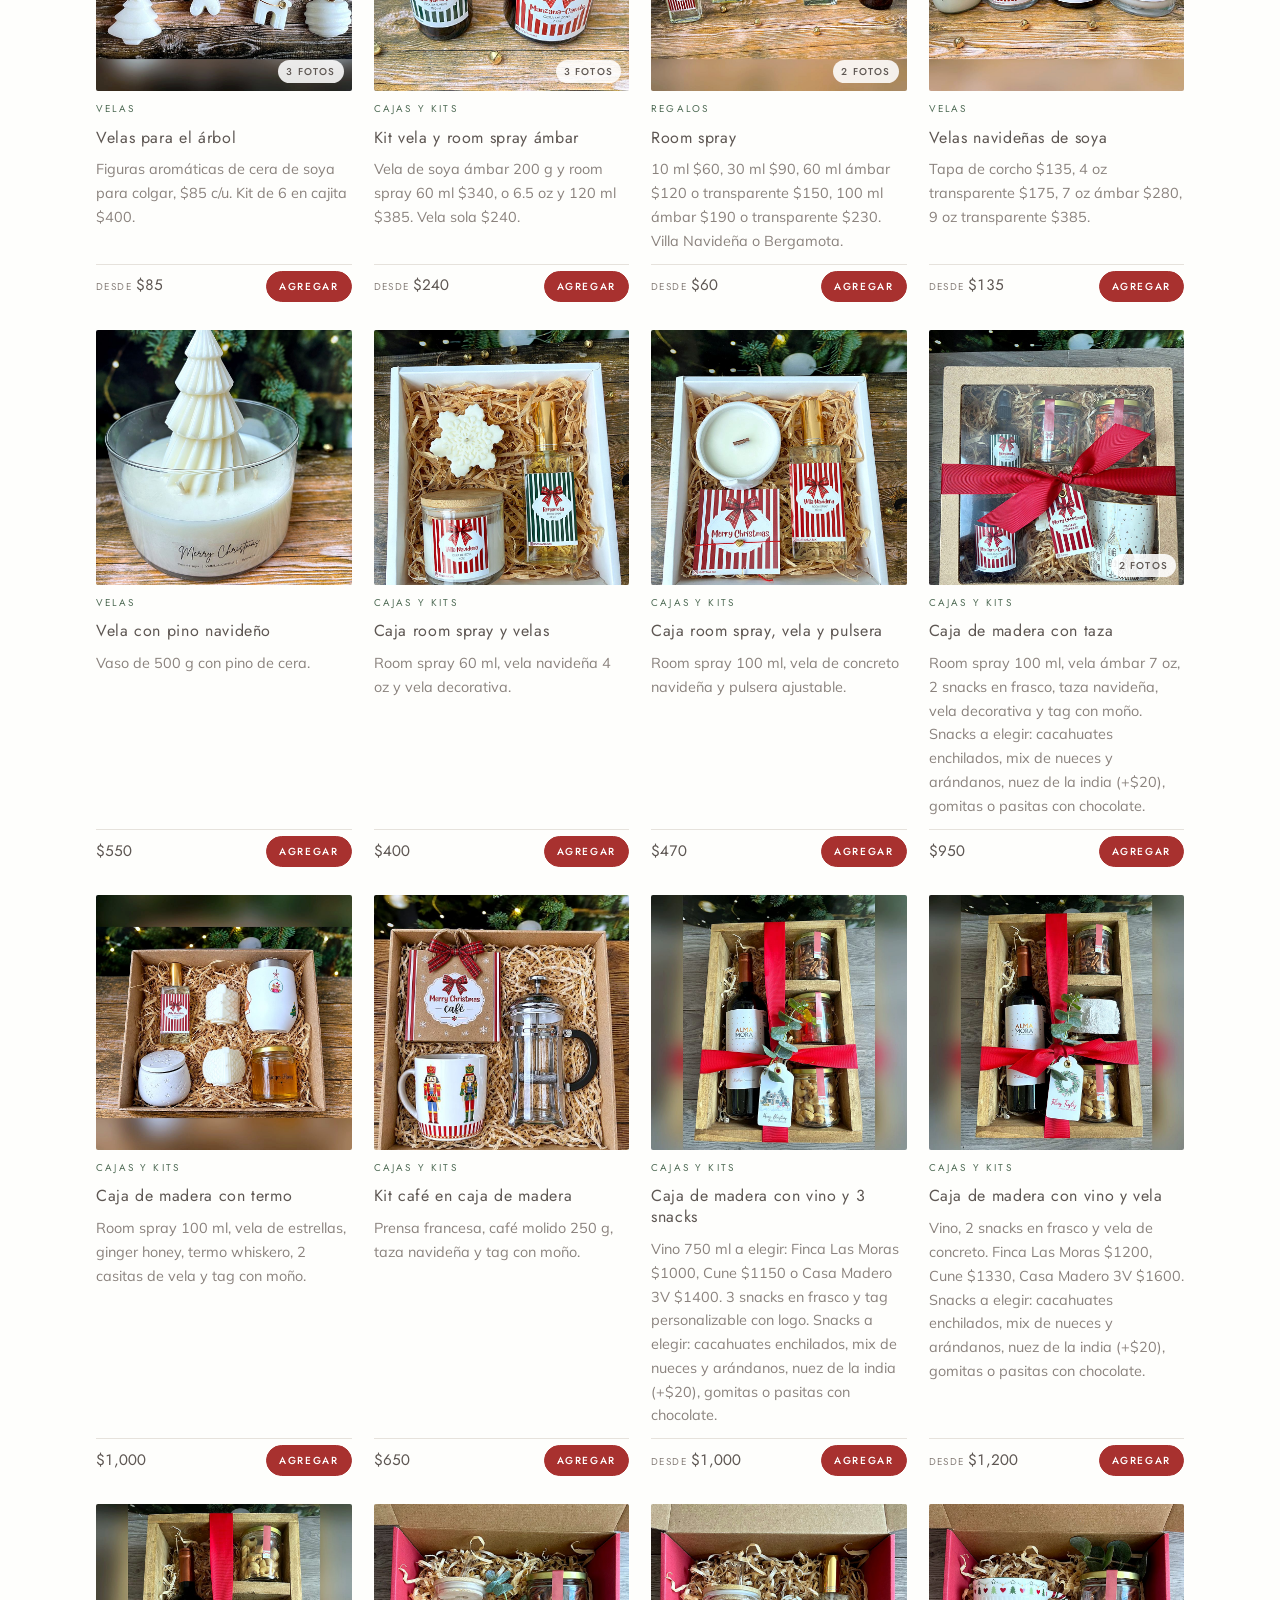
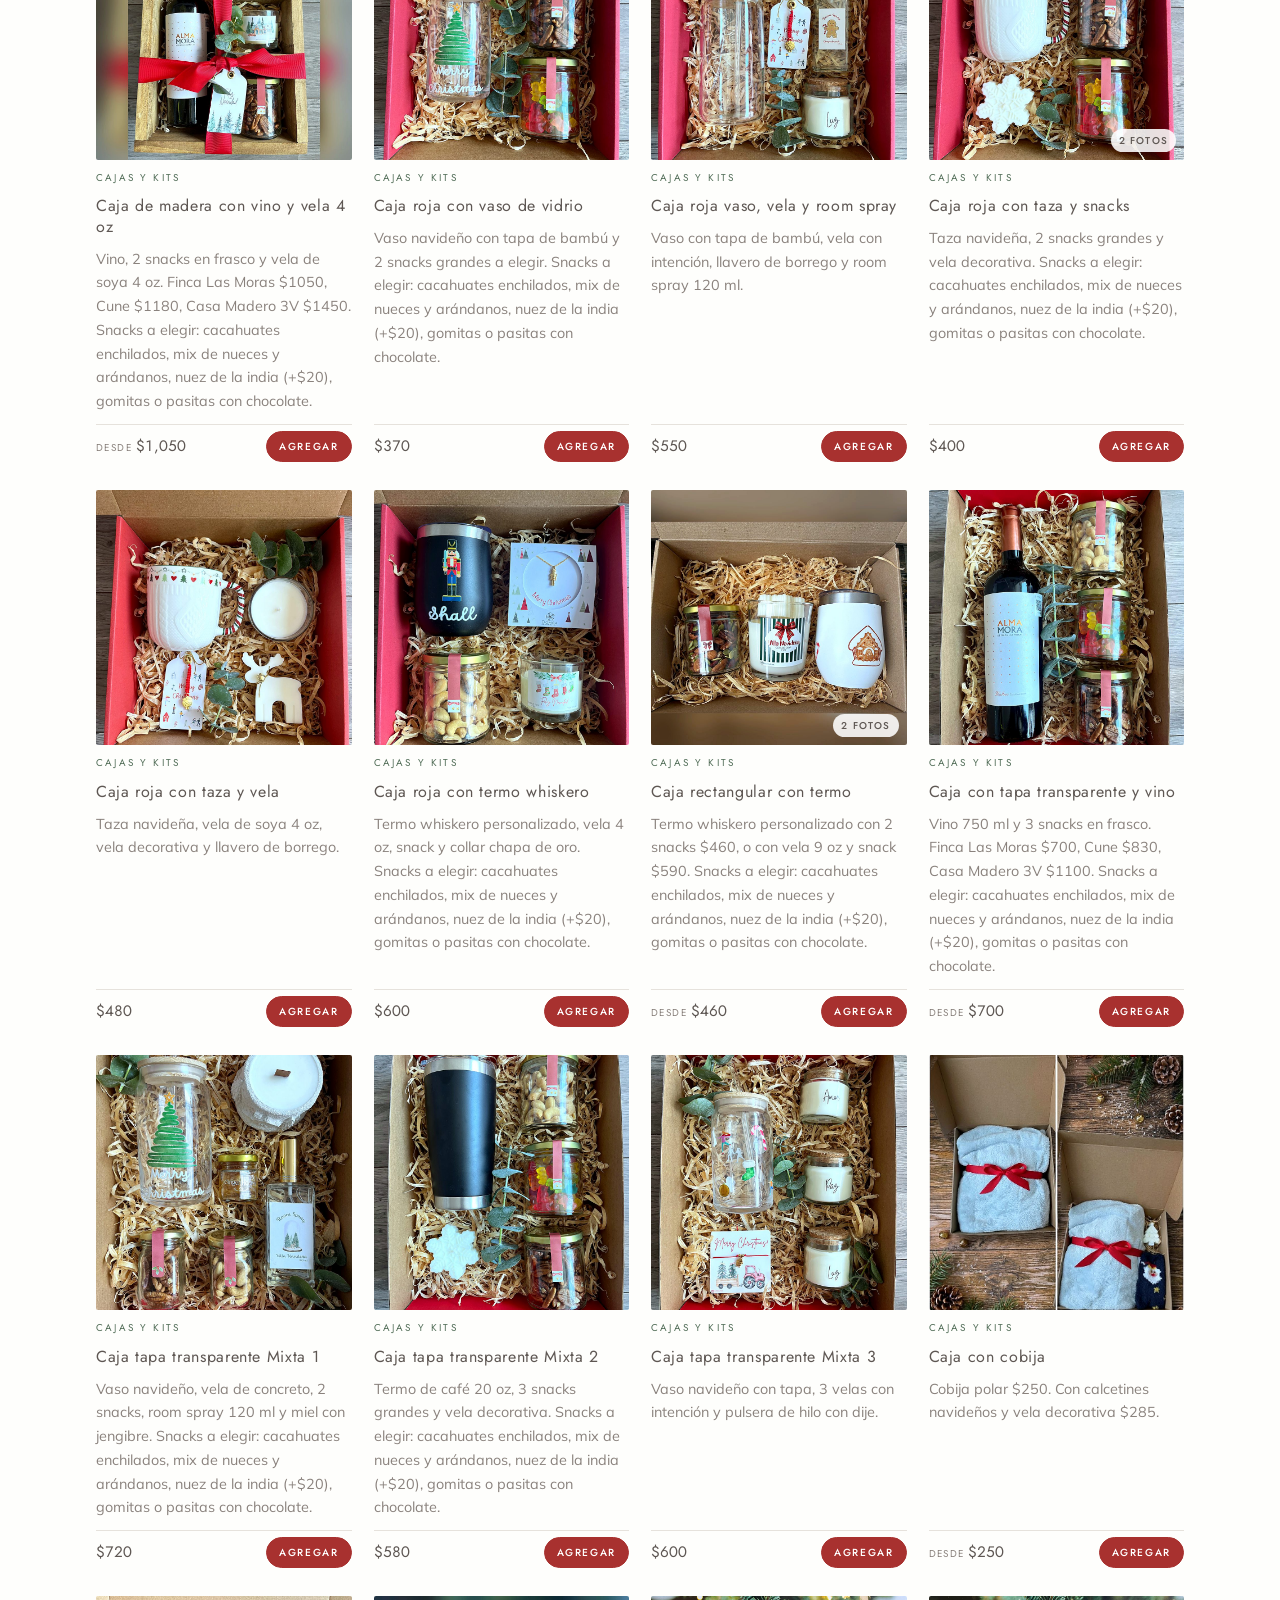
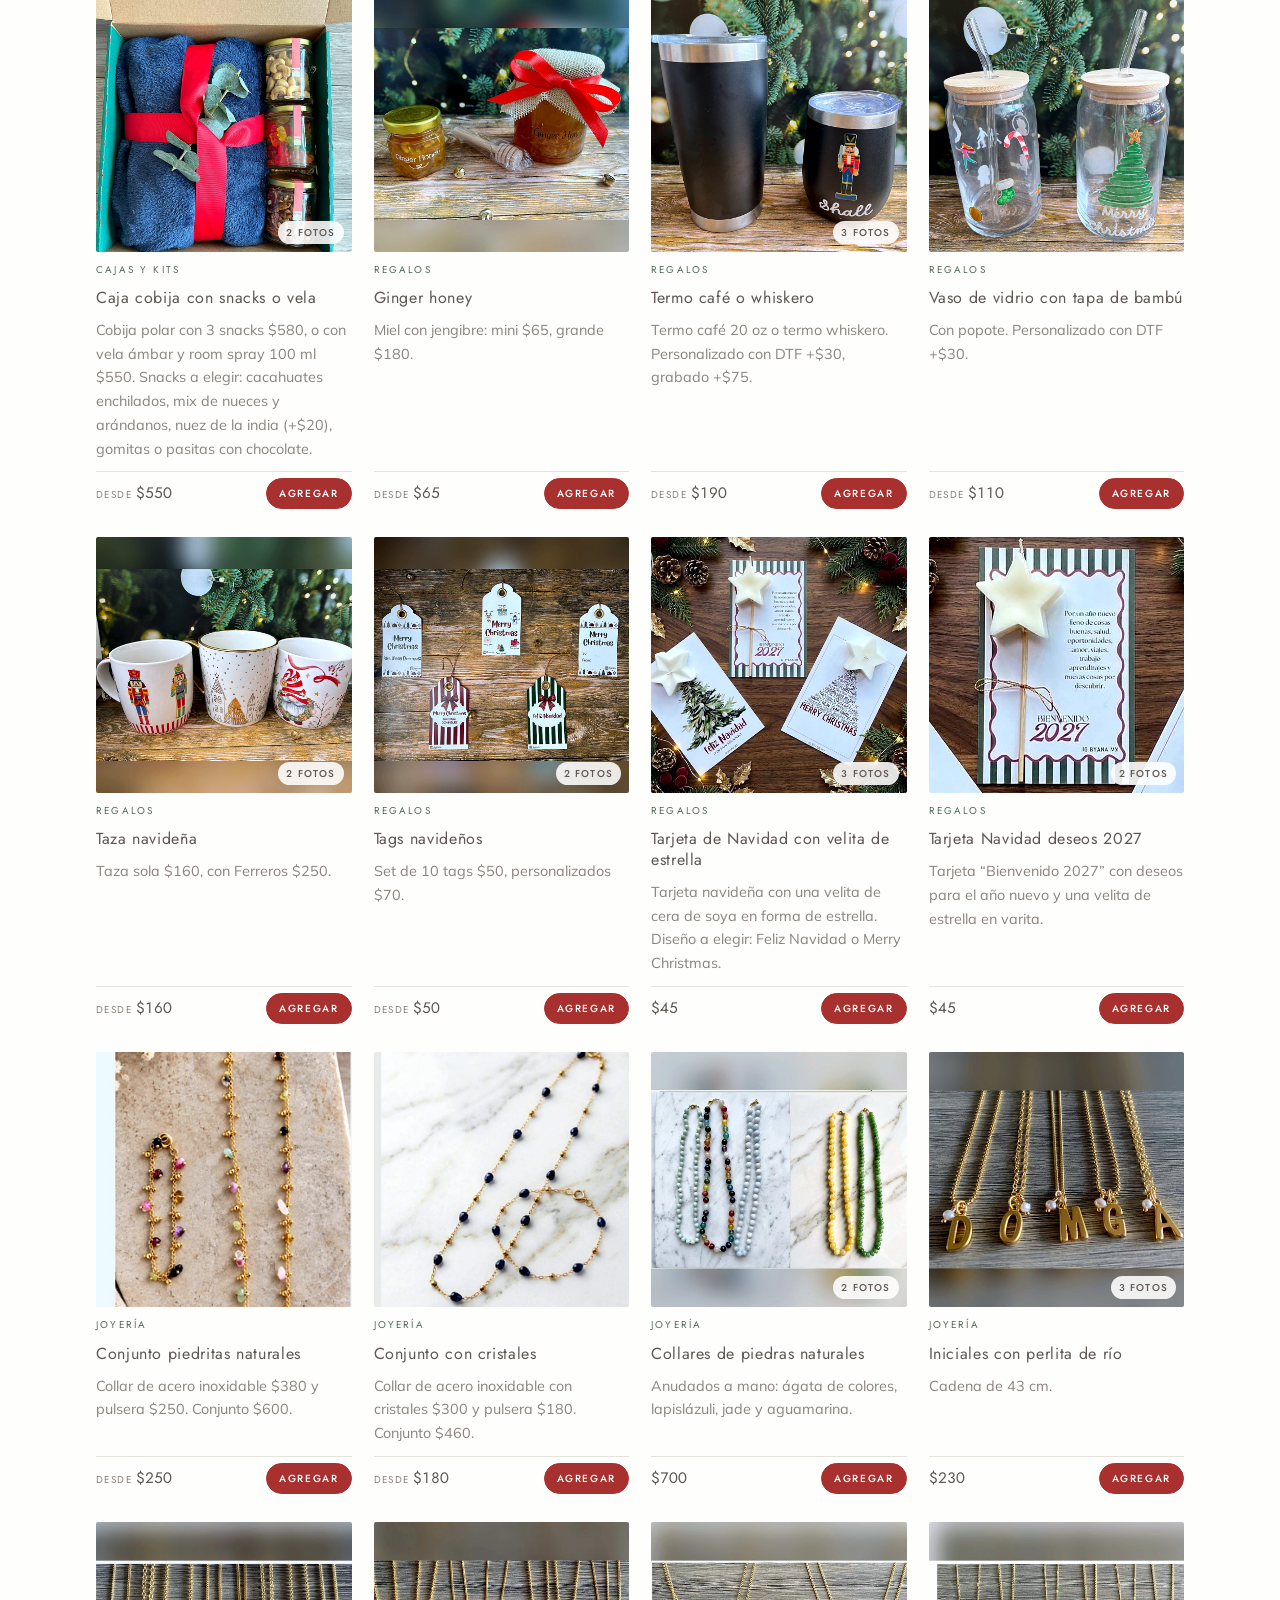
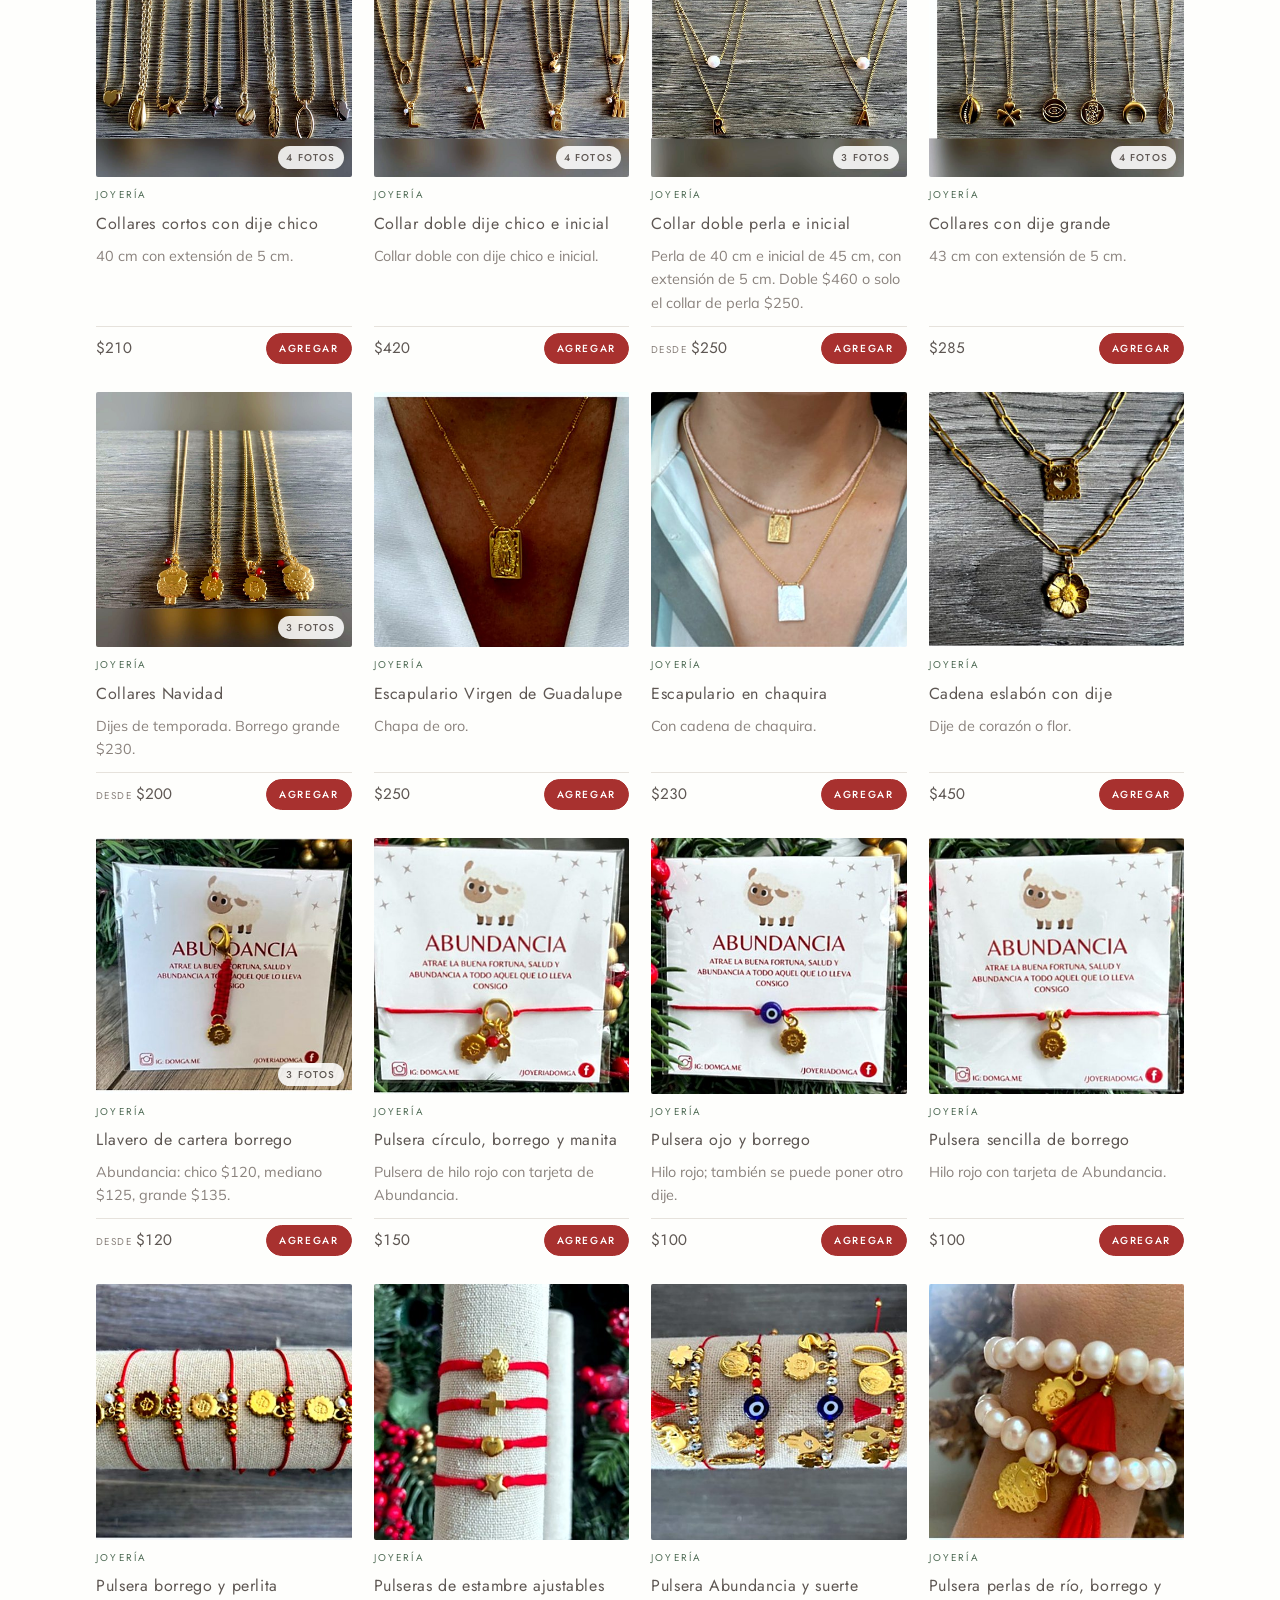
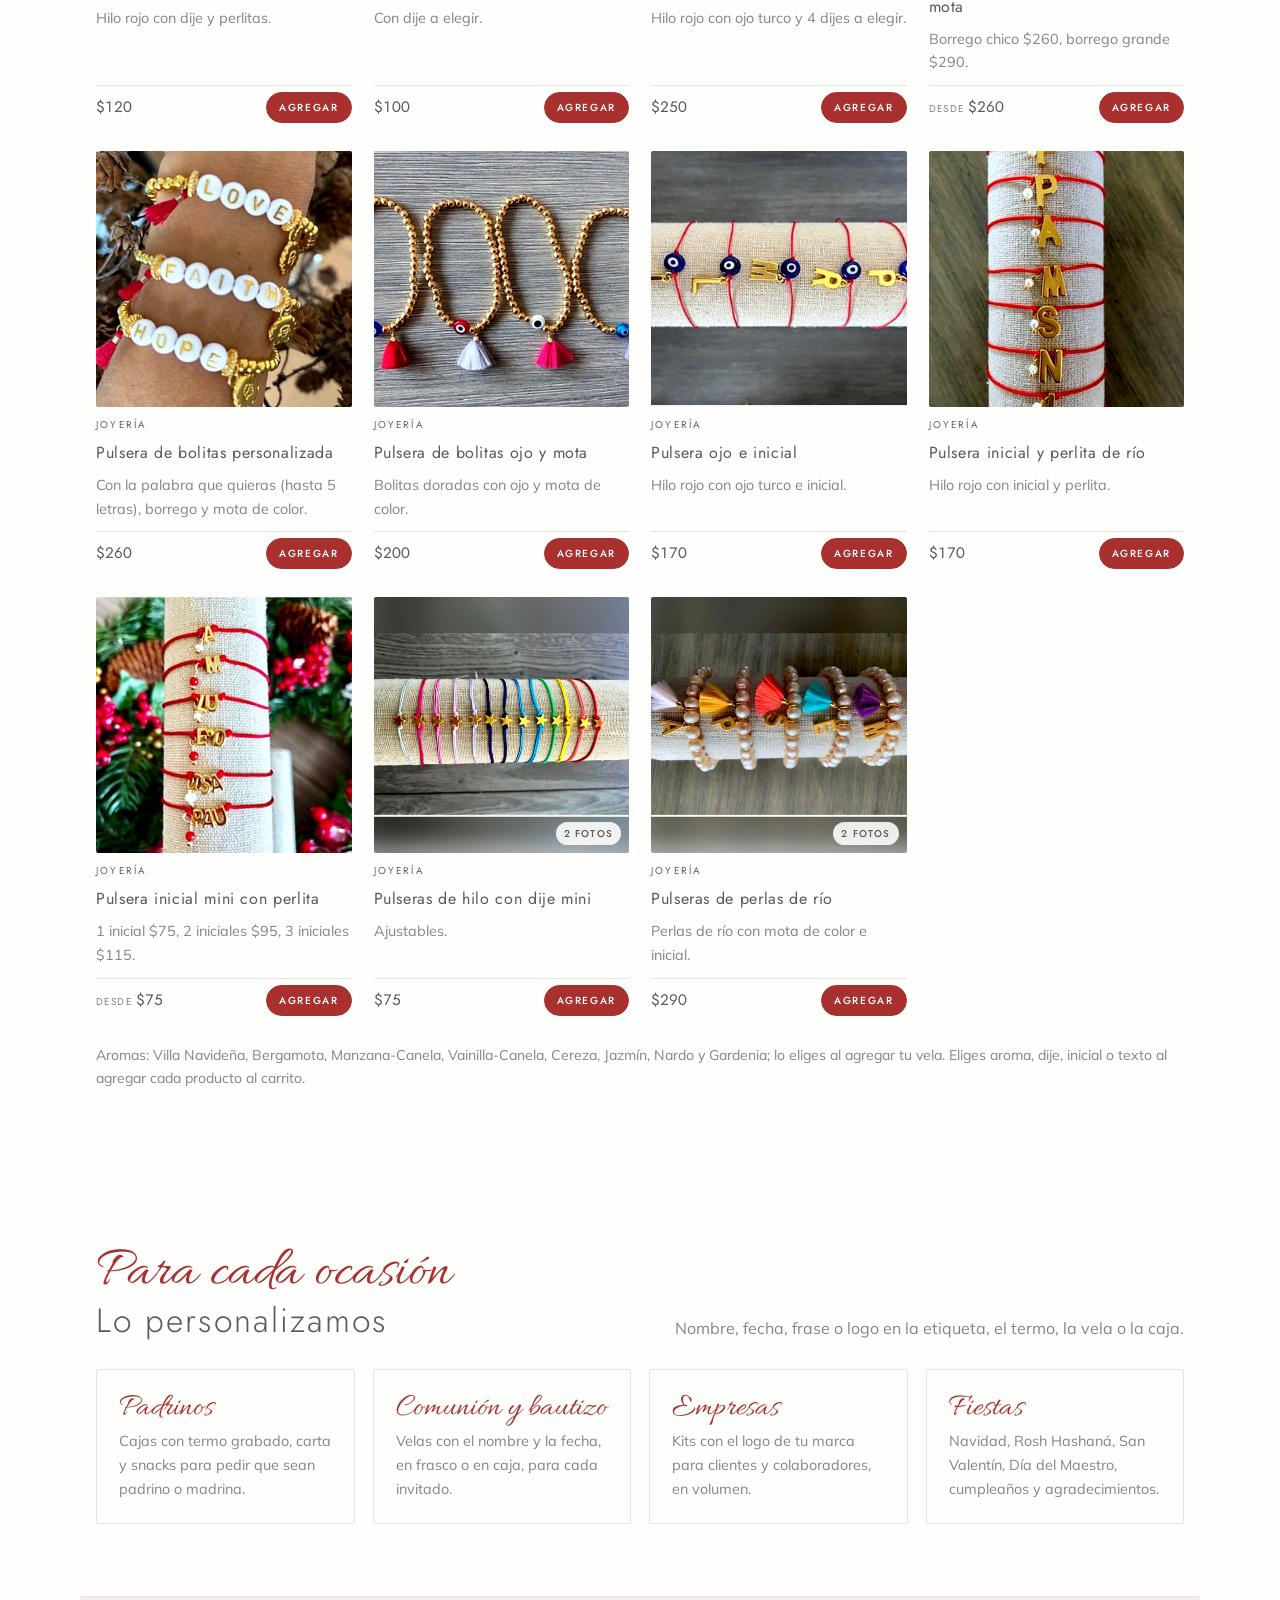
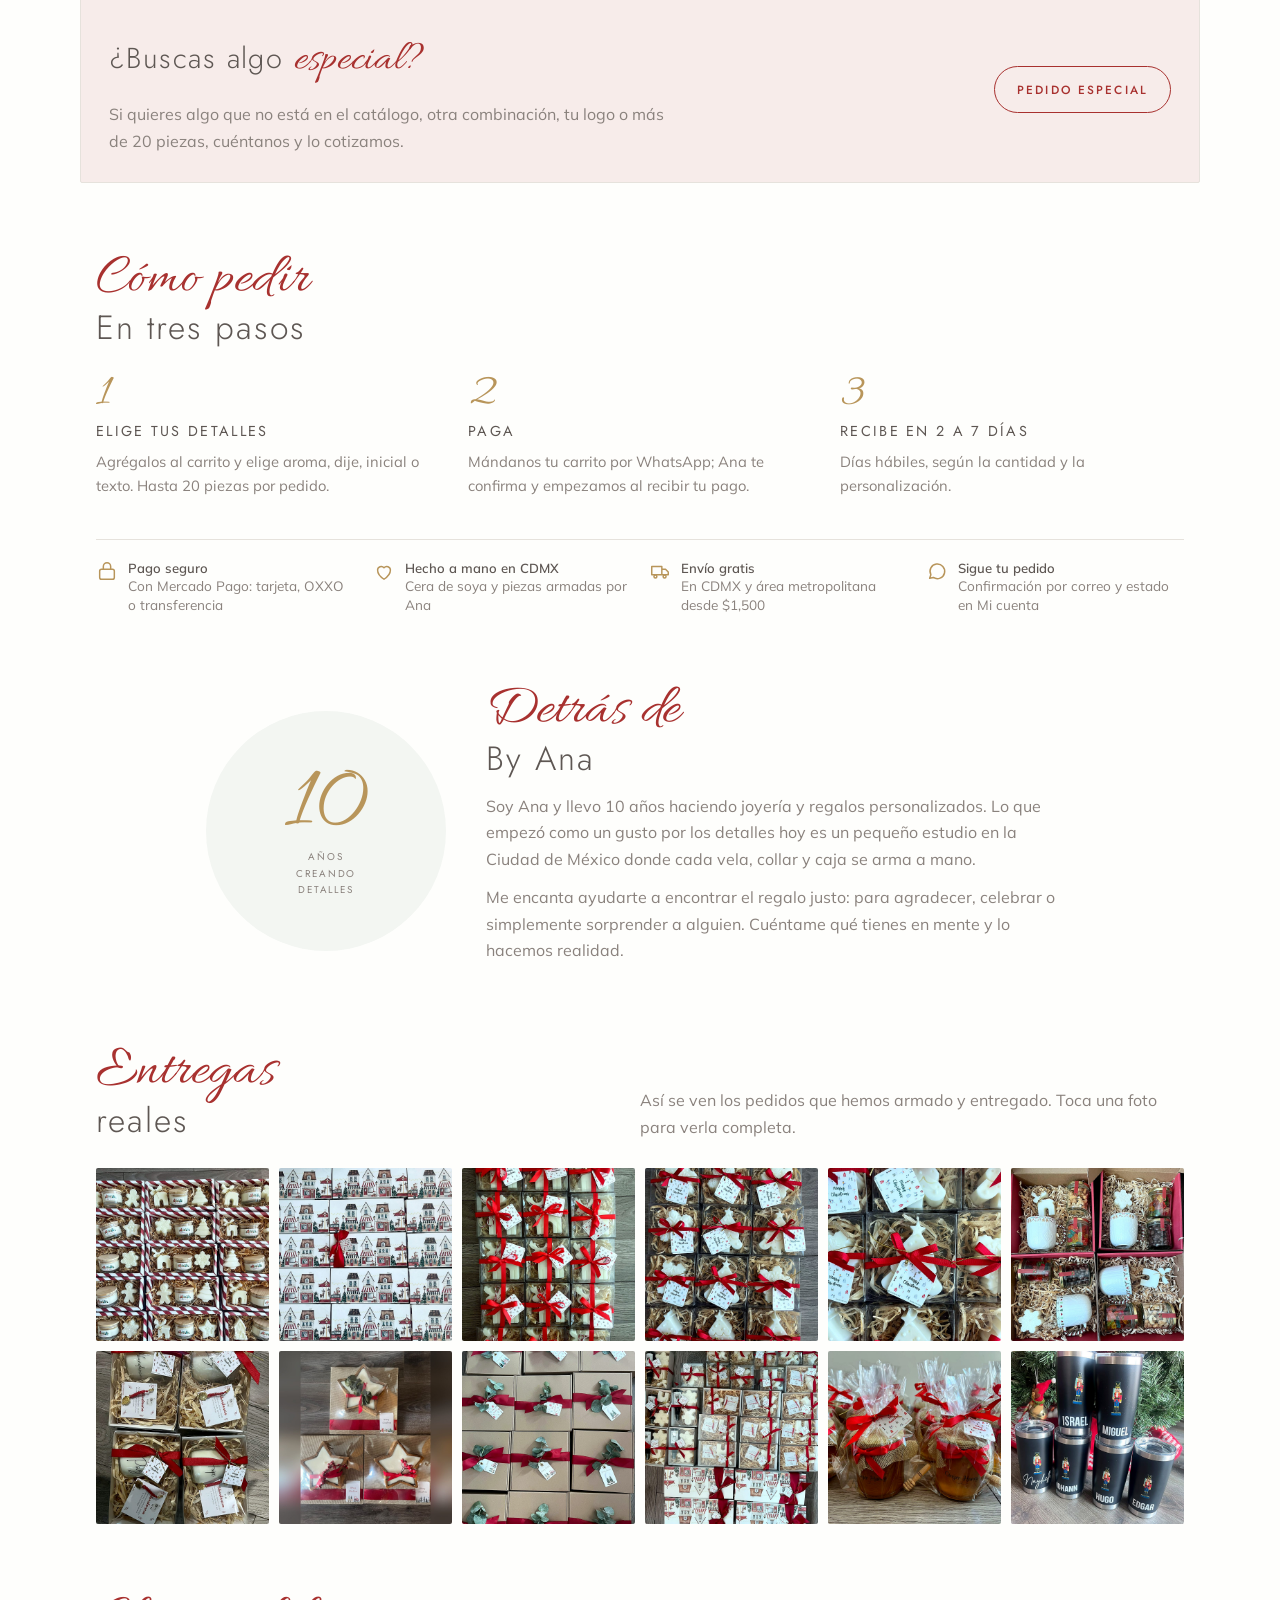
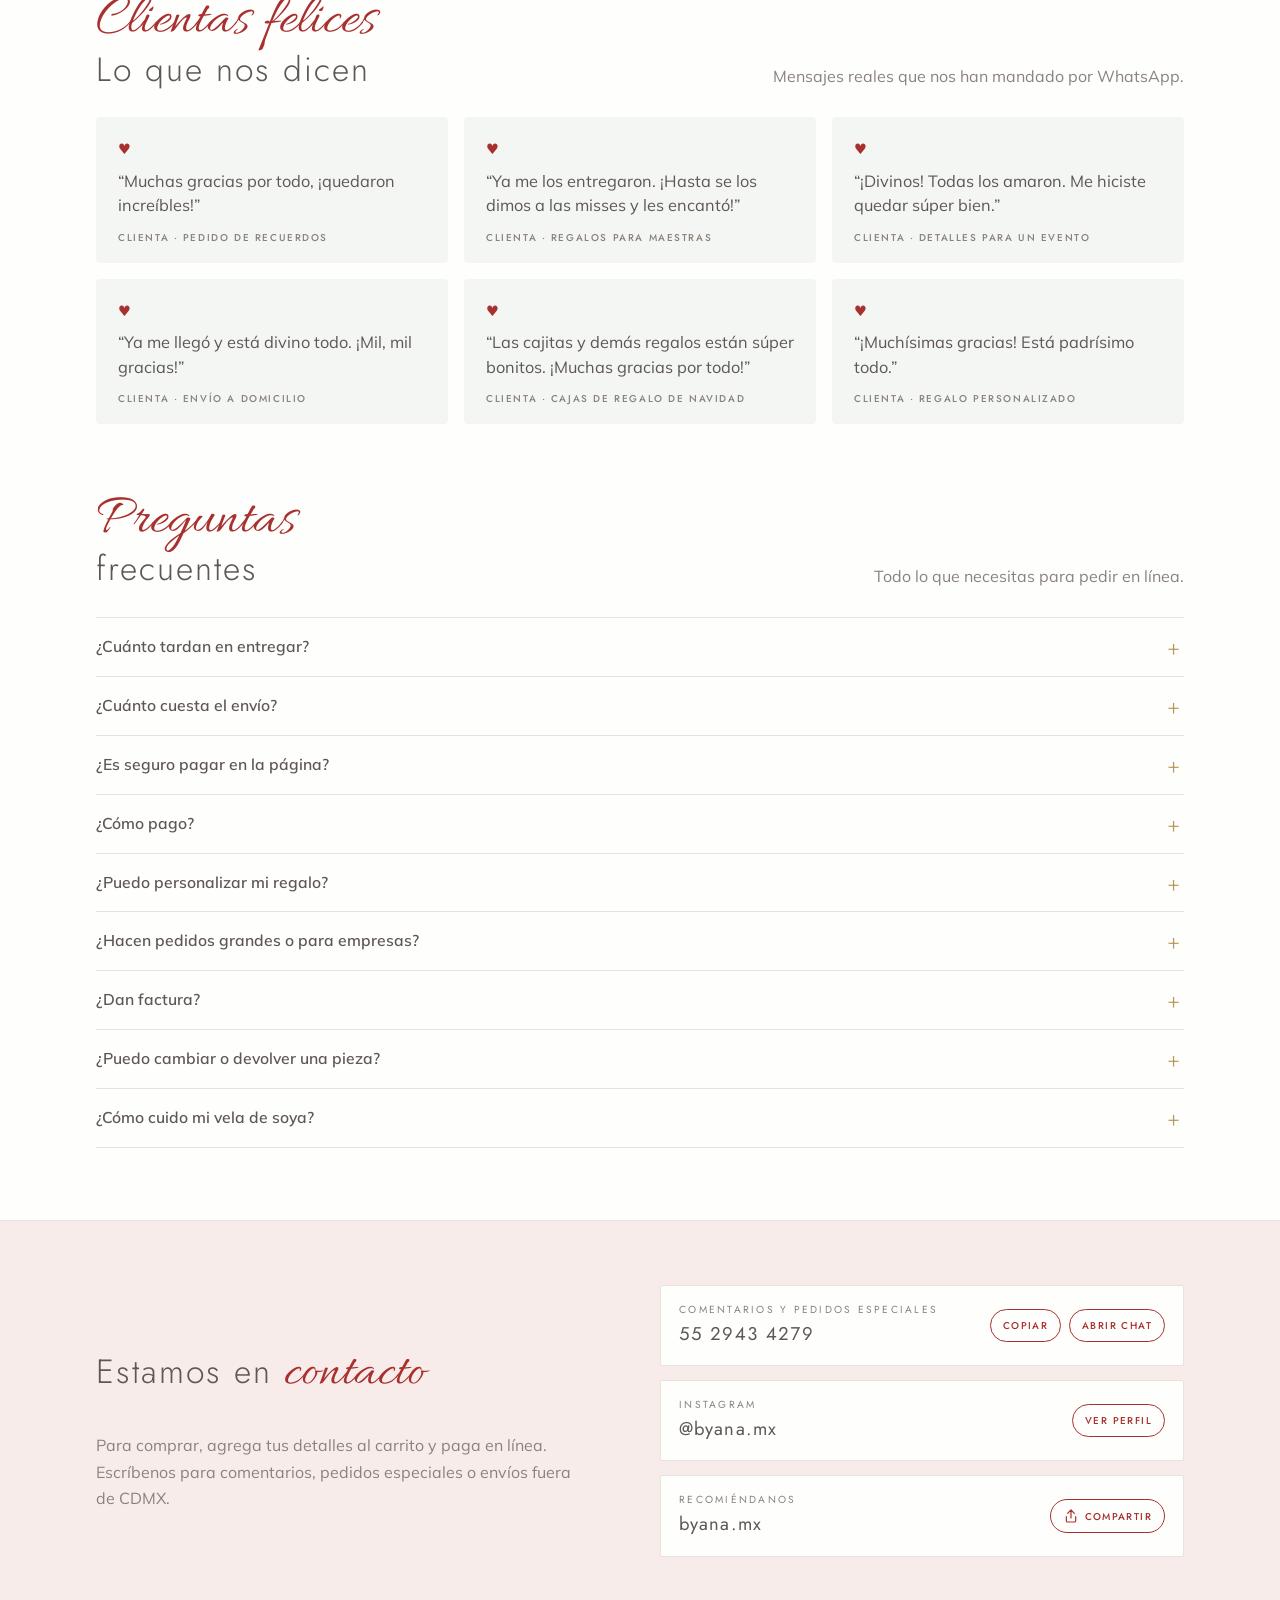
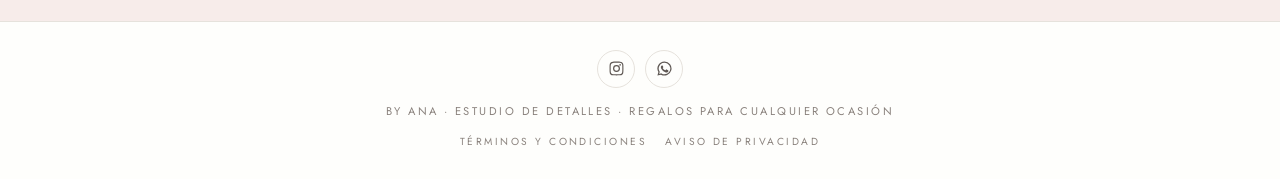
==== commit 1d34cad0: "Ocultar Velas en cuencos de madera (sin existencias) Nuevo campo "oculto": true en catalogo.json: el" ====
--- a/index.html
+++ b/index.html
@@ -1124,7 +1124,9 @@
 fetch("/api/crear-pago").then(r=>r.ok?r.json():{}).then(d=>setPago(!!d.activo)).catch(()=>{});
 
 fetch("catalogo.json").then(r=>r.json()).then(c=>{
-  PRODUCTOS = new Map([...c.navidad, ...c.siempre, ...(c.ocultos||[])].map(p=>[p.id,p]));
+  // "oculto": true en catalogo.json esconde un producto (p. ej. sin existencias) sin borrarlo
+  const vis=l=>(l||[]).filter(p=>!p.oculto); c.navidad=vis(c.navidad); c.siempre=vis(c.siempre);
+  PRODUCTOS = new Map([...c.navidad, ...c.siempre, ...vis(c.ocultos)].map(p=>[p.id,p]));
   if(c.envio) ENVIO = c.envio; renderEnvio();
   mount("navidad", c.navidad); mount("siempre", c.siempre); renderCart();
   abrirDesdeEnlace();
